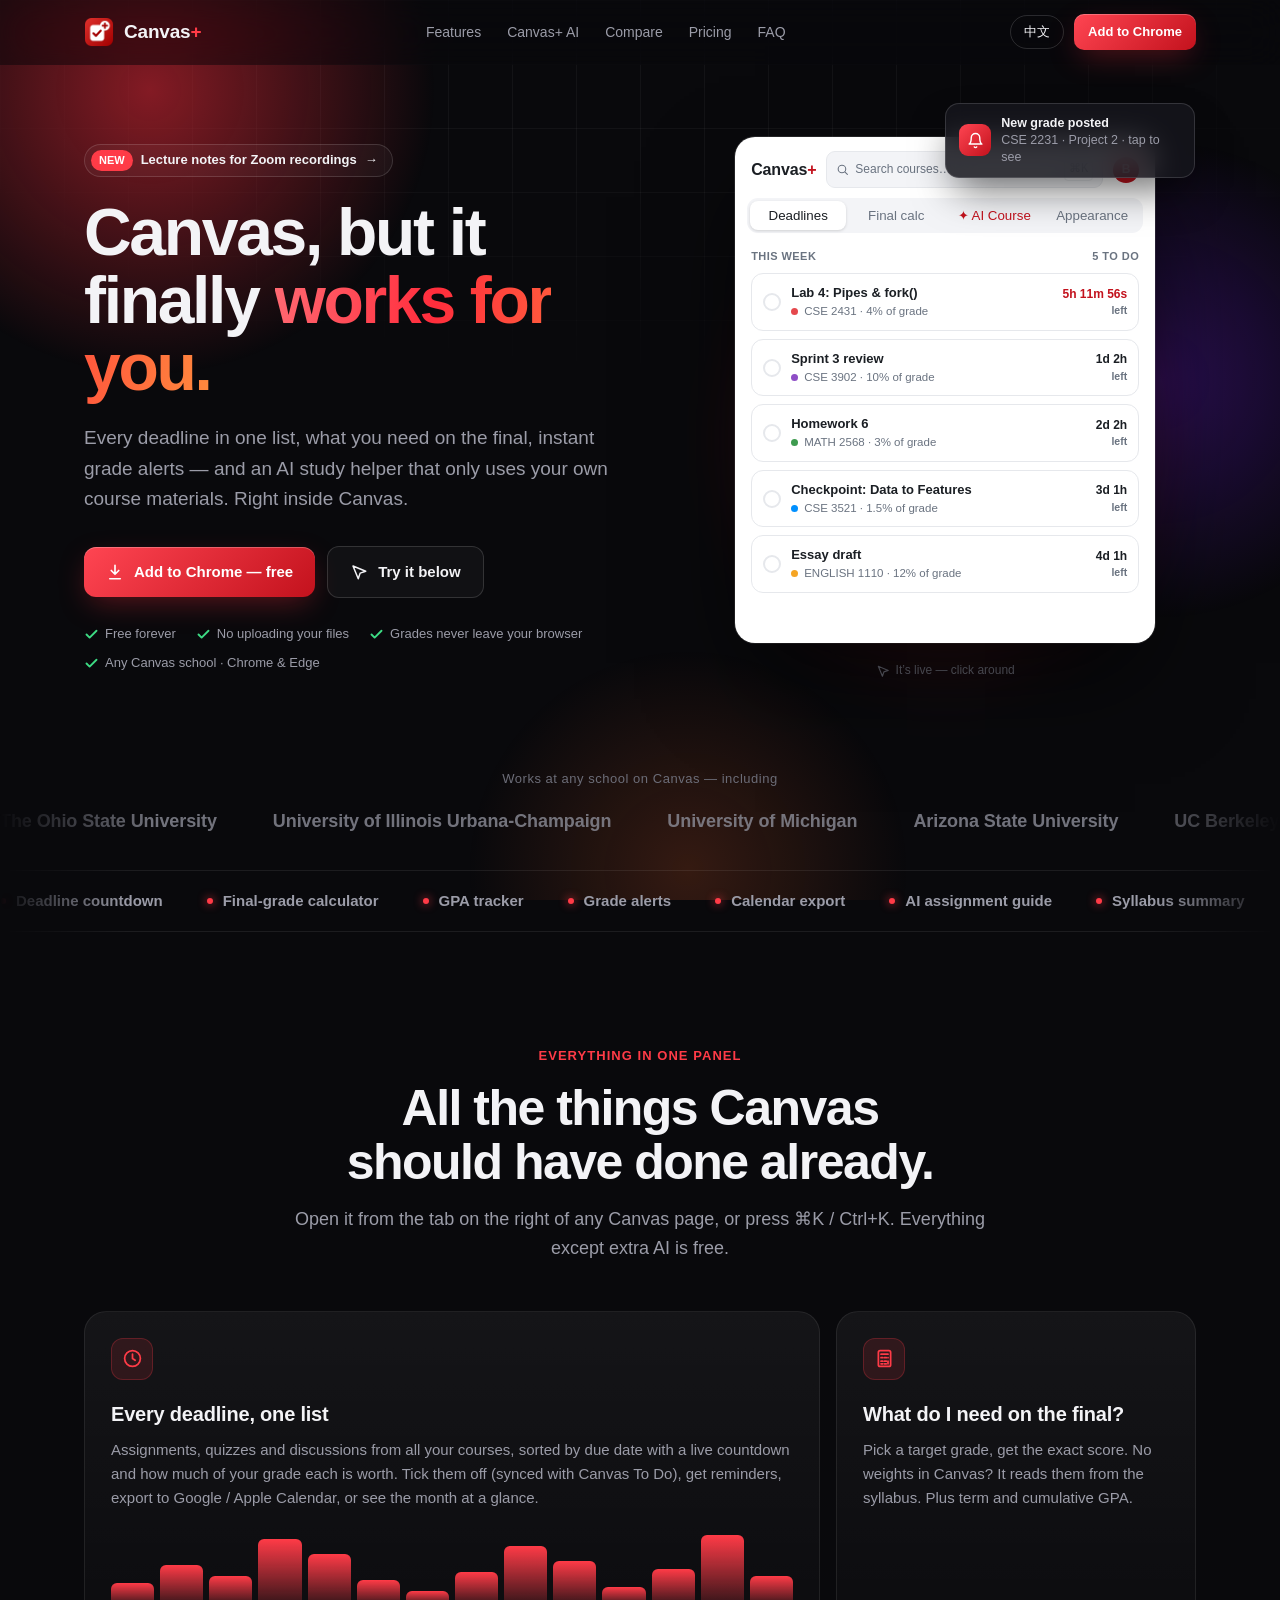
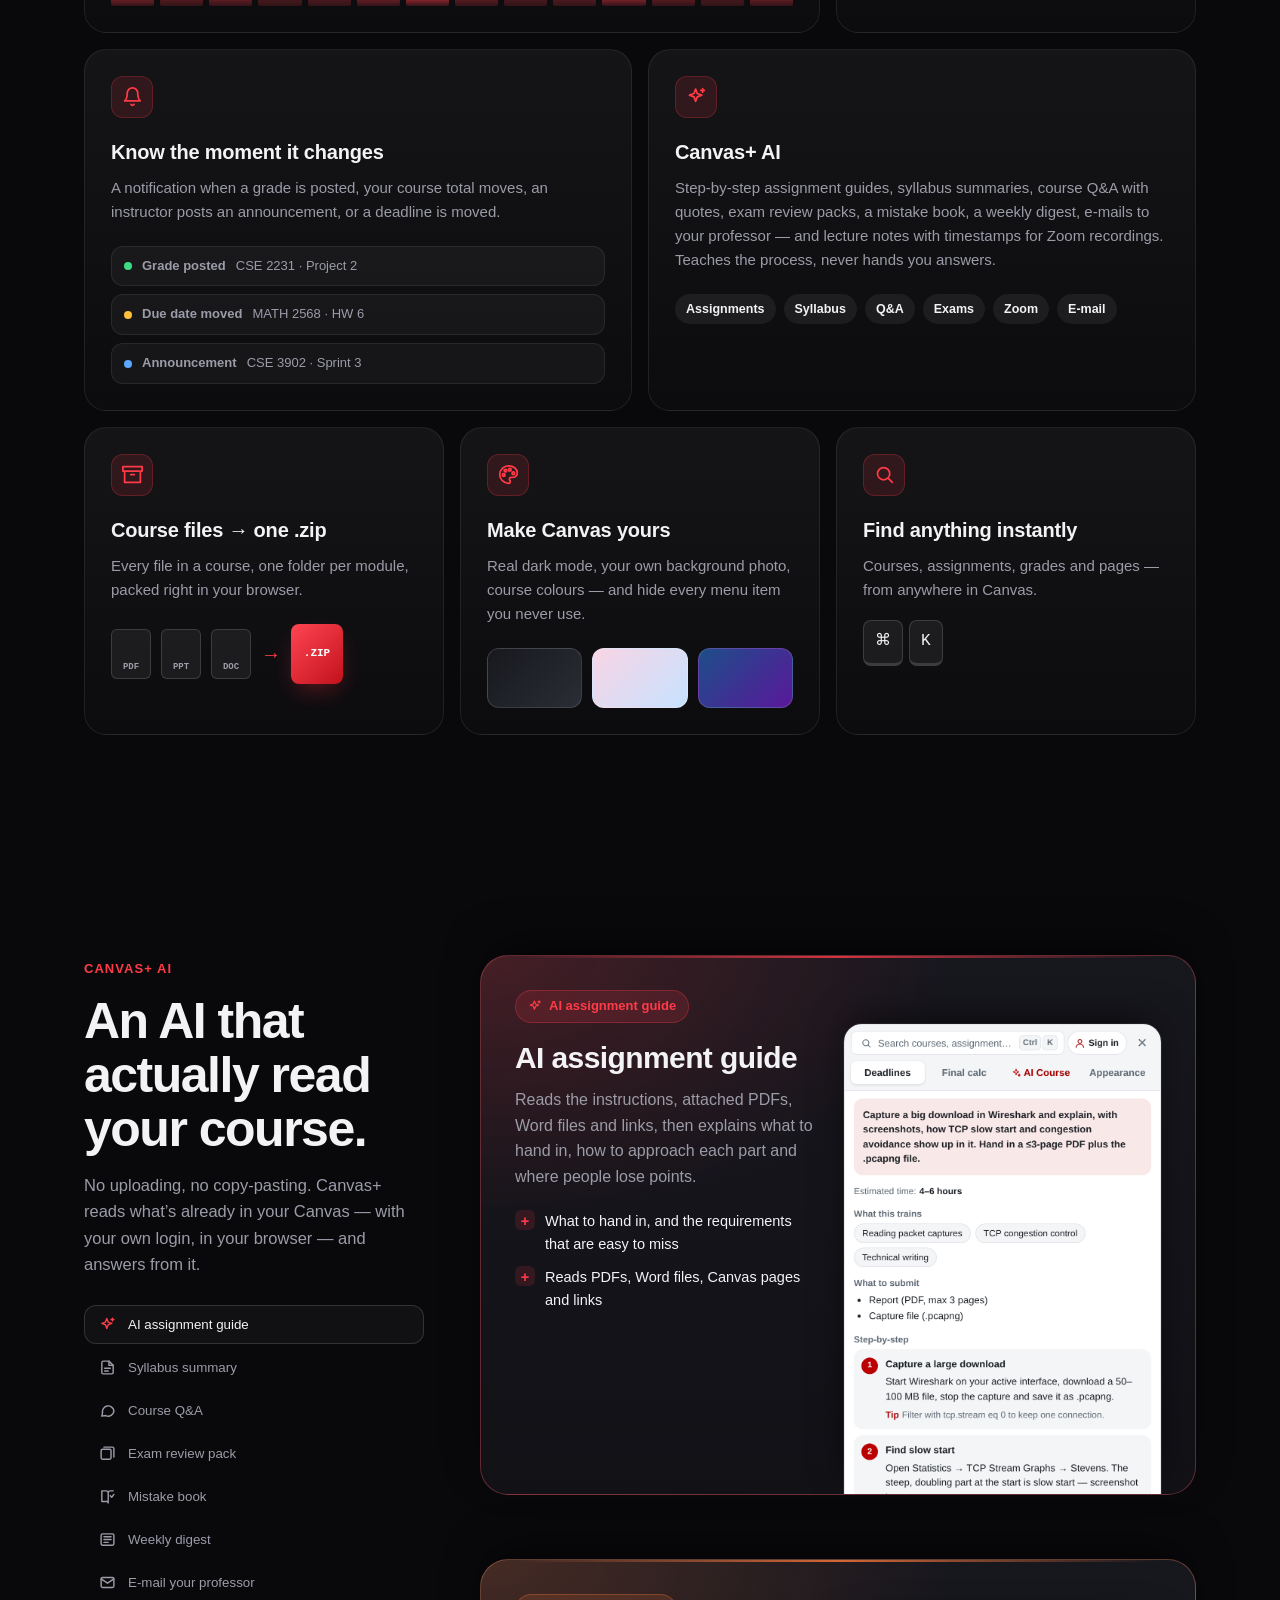
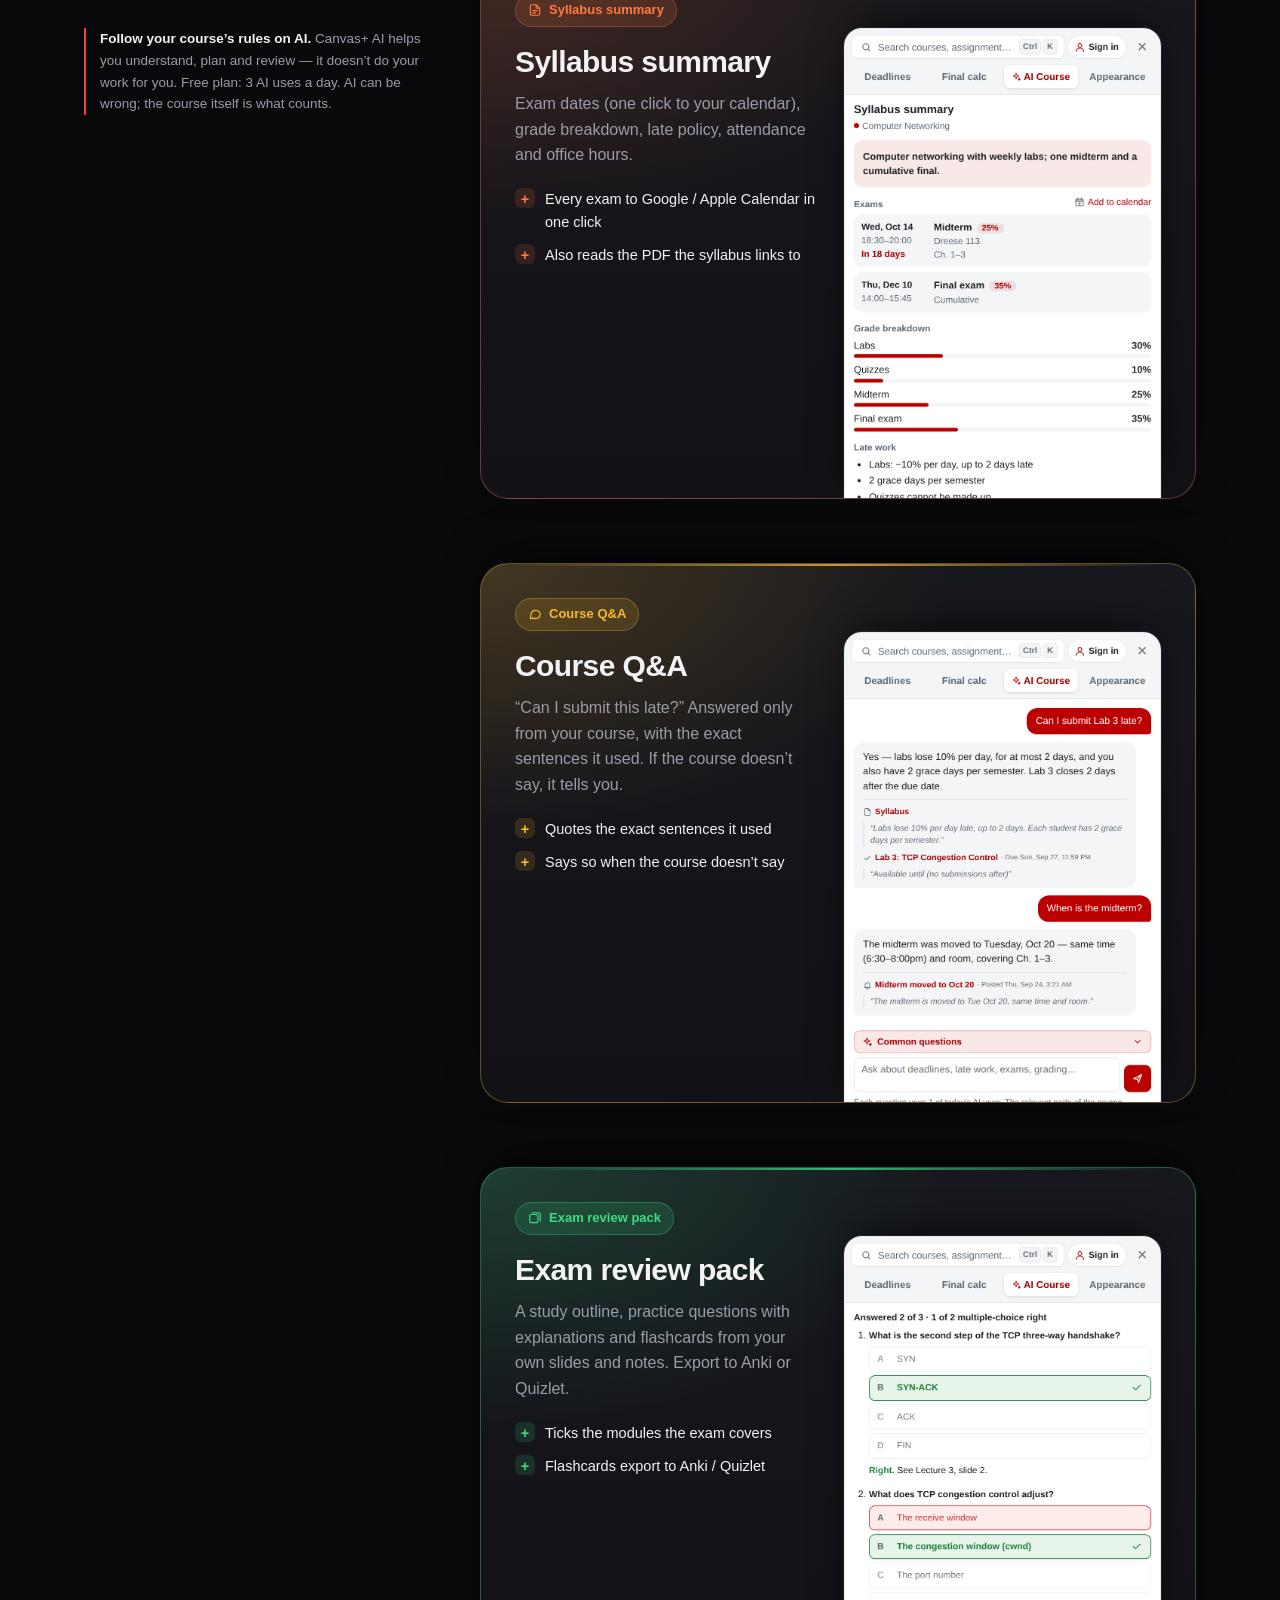
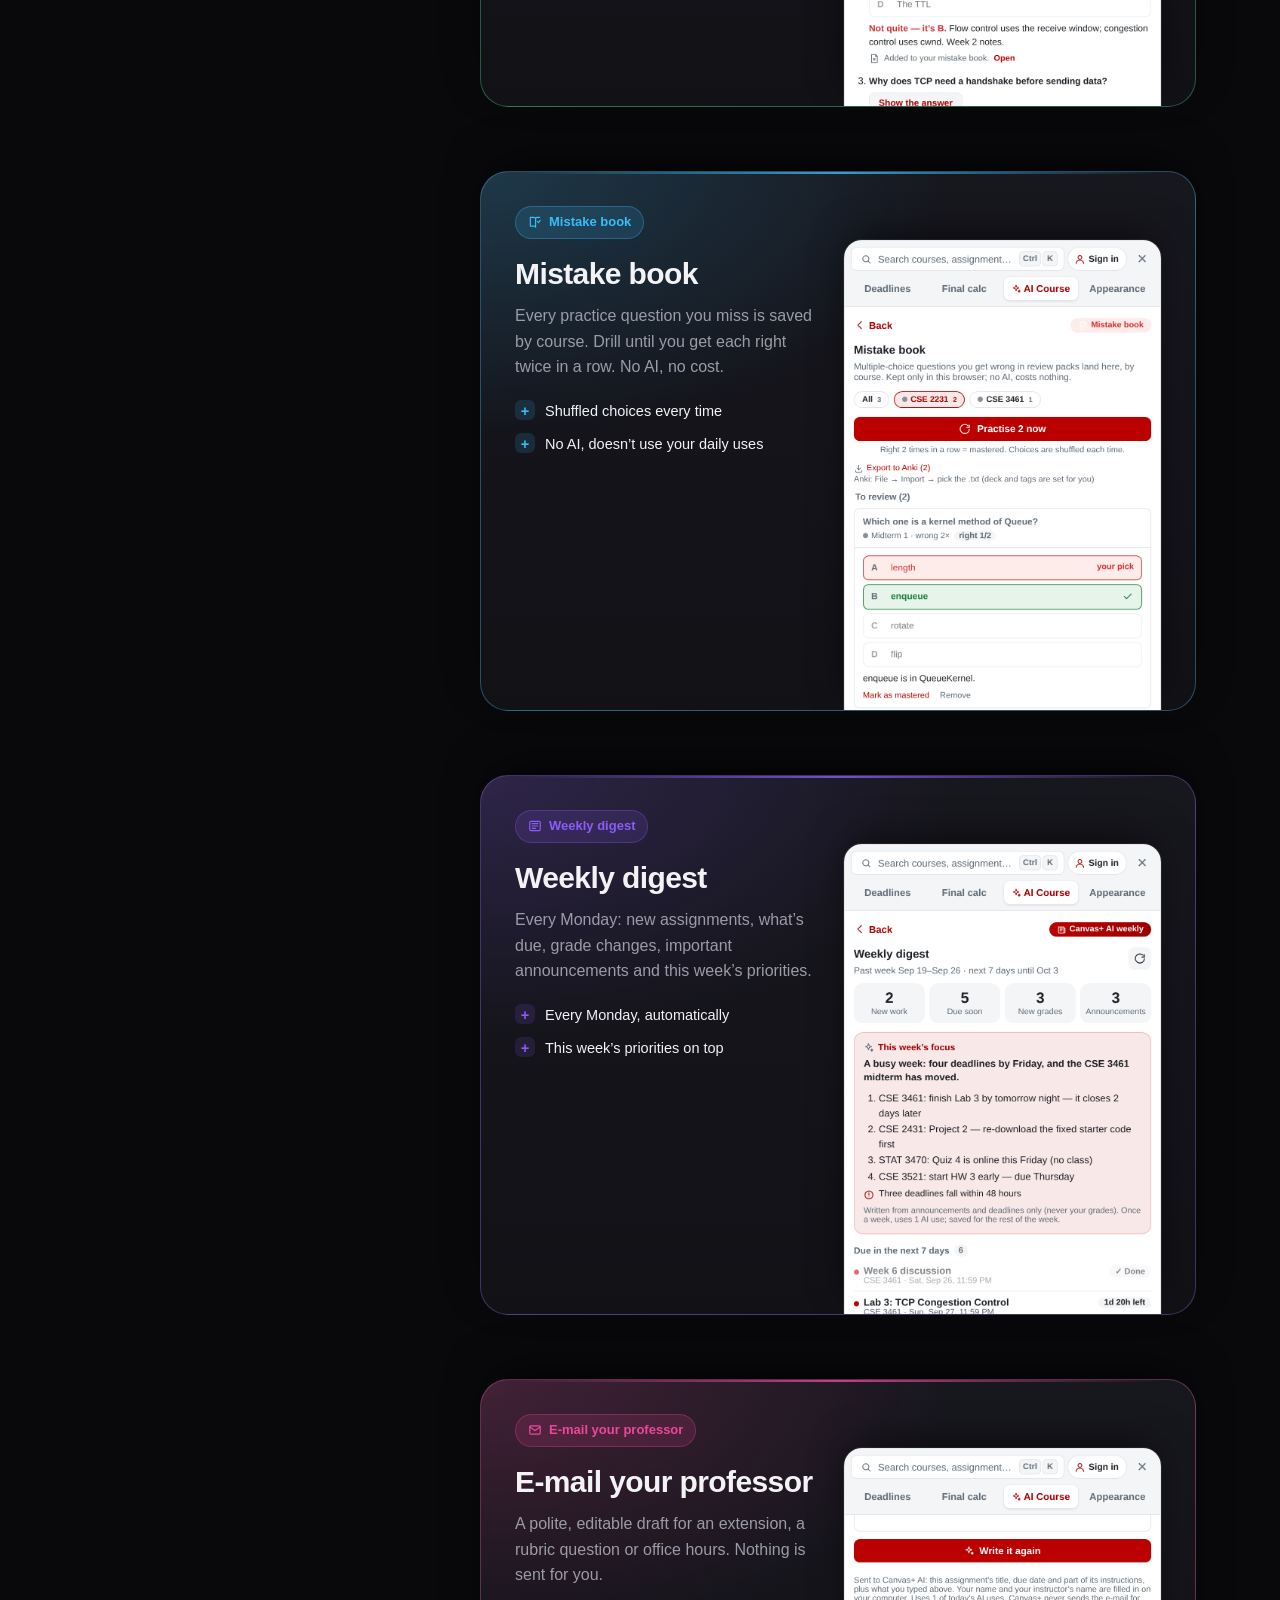
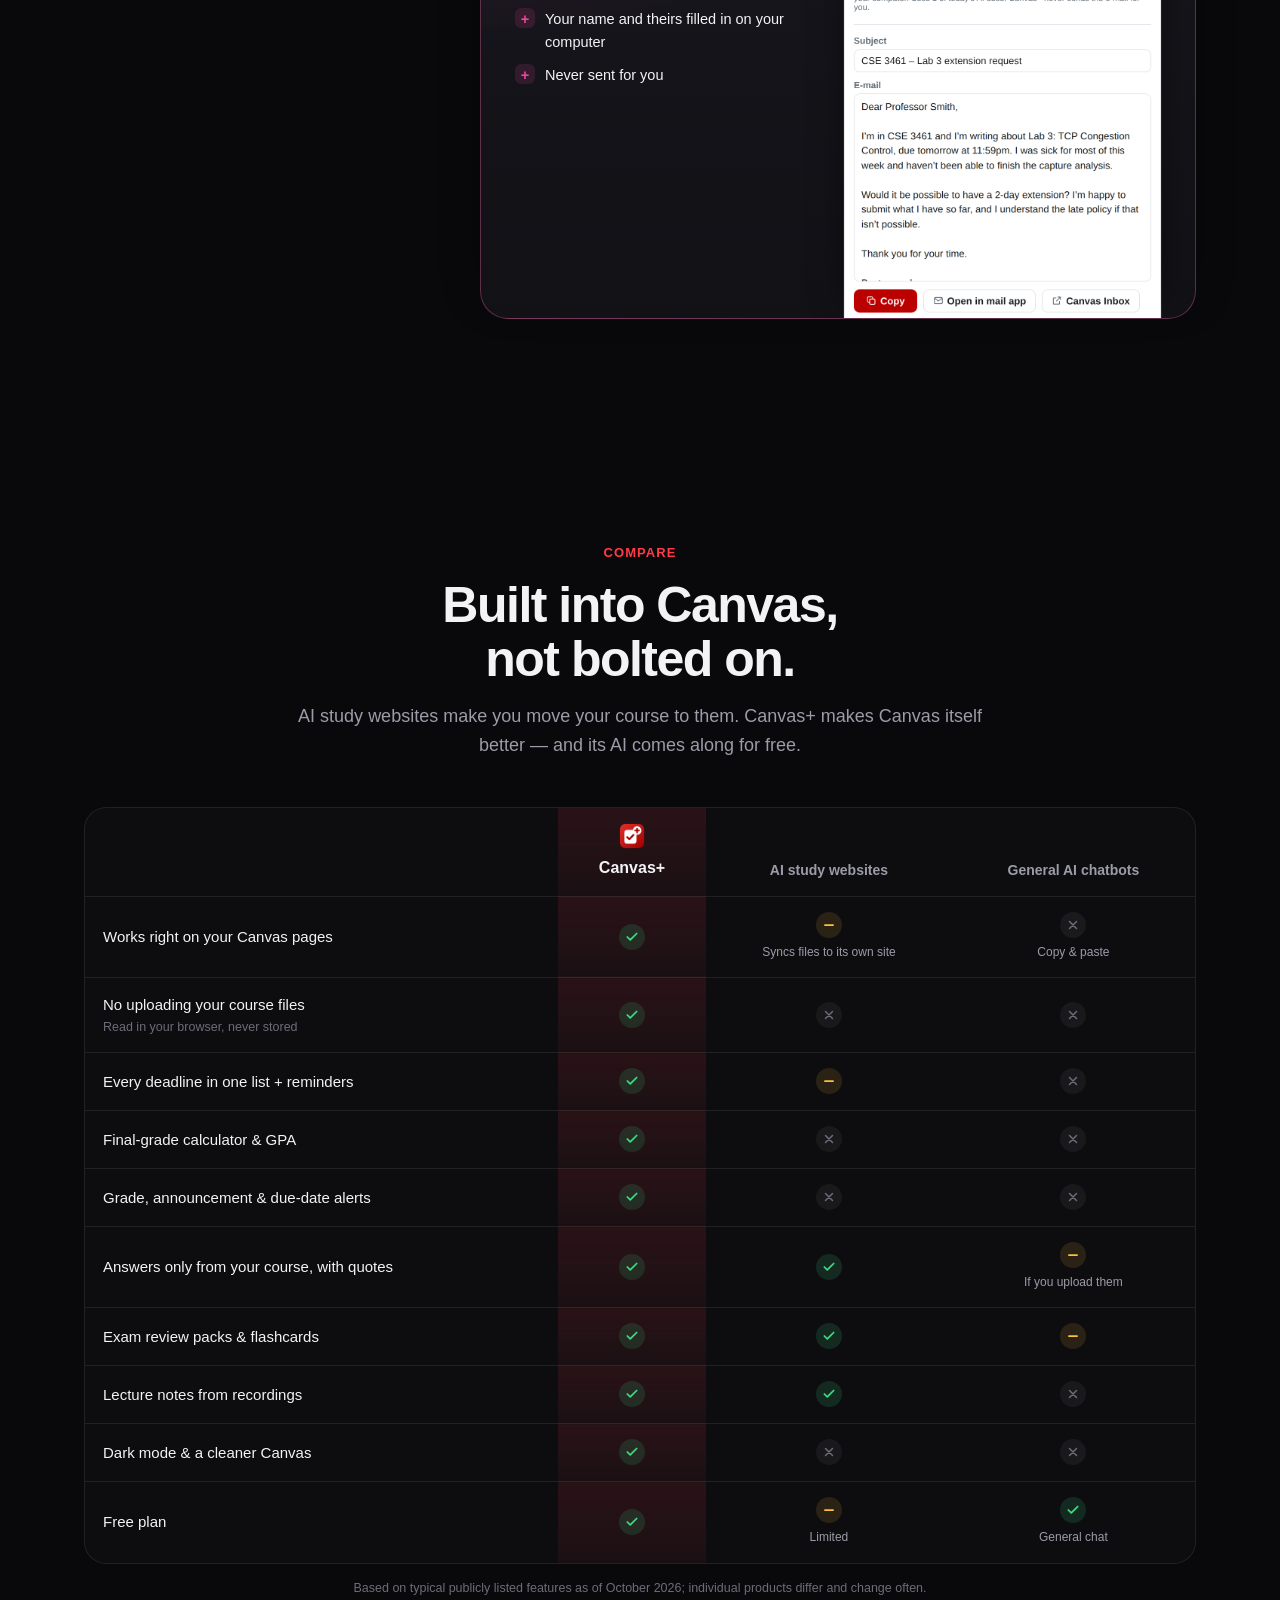
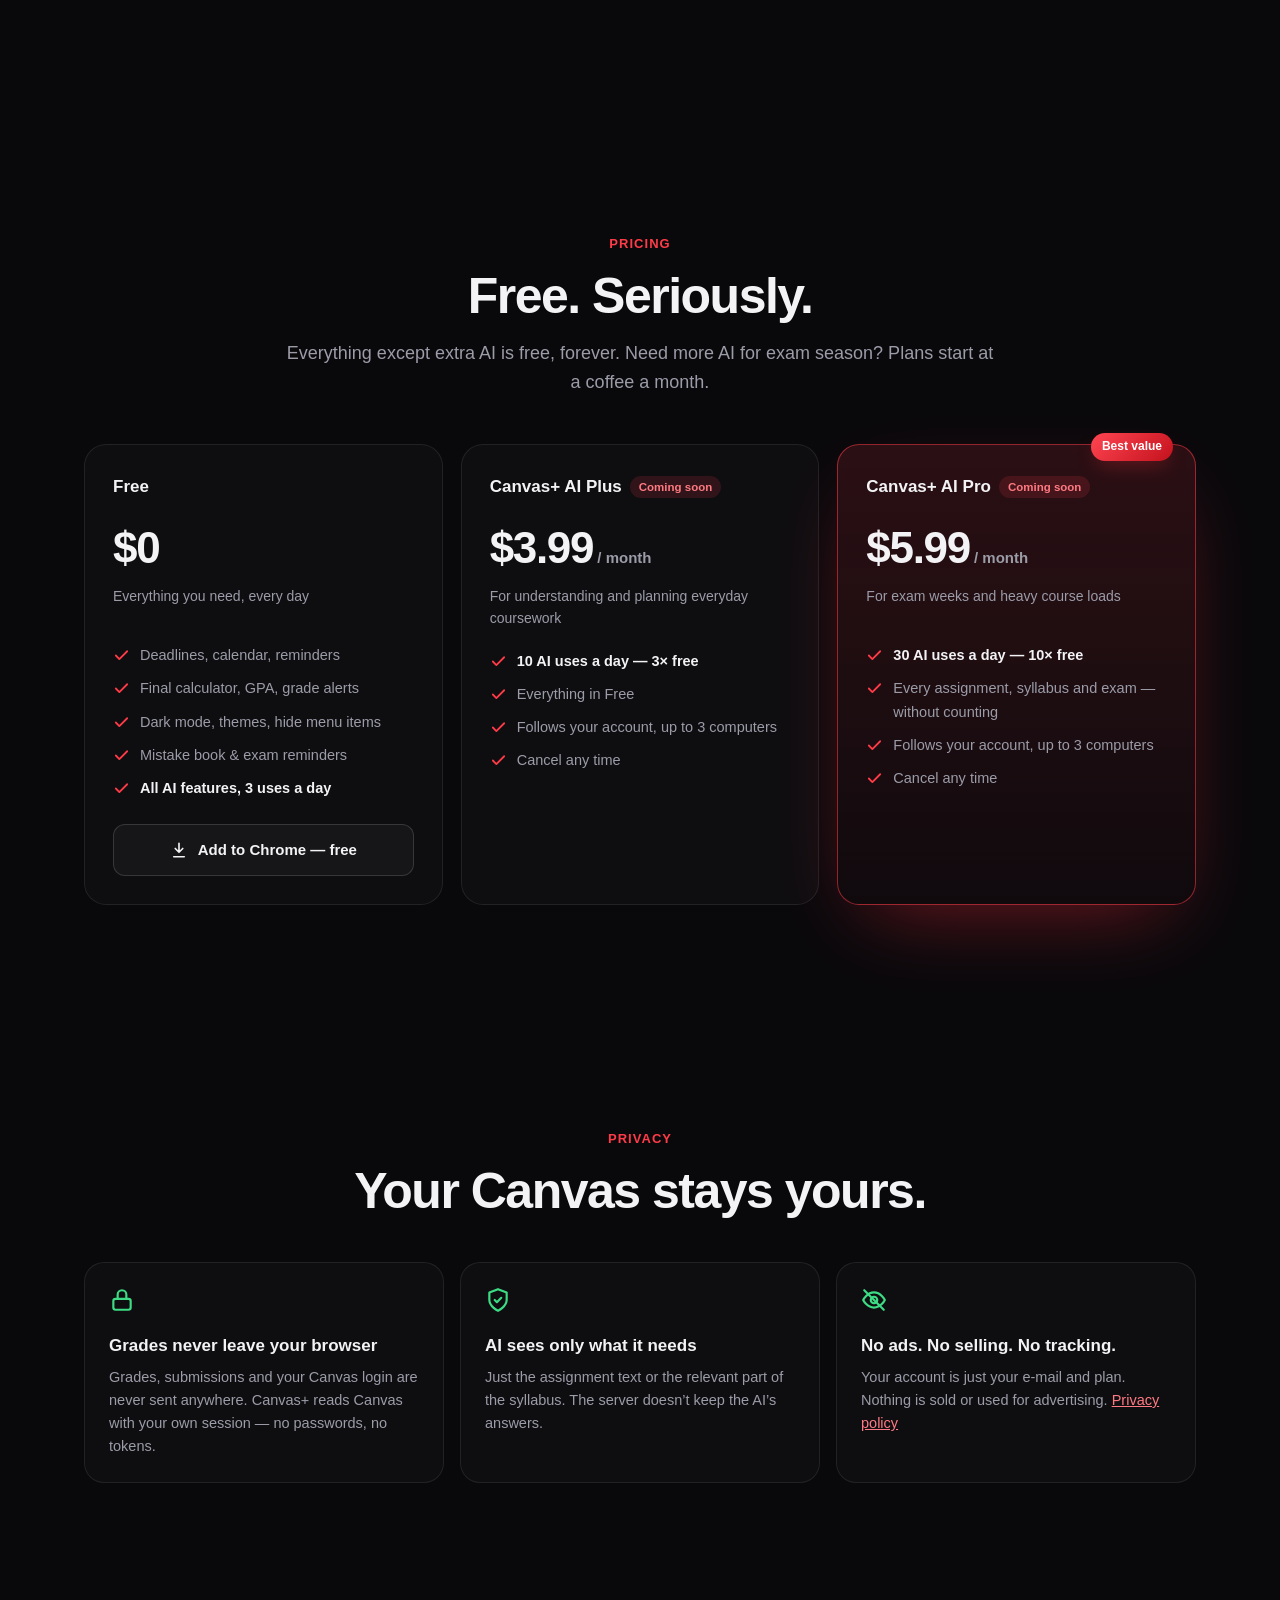
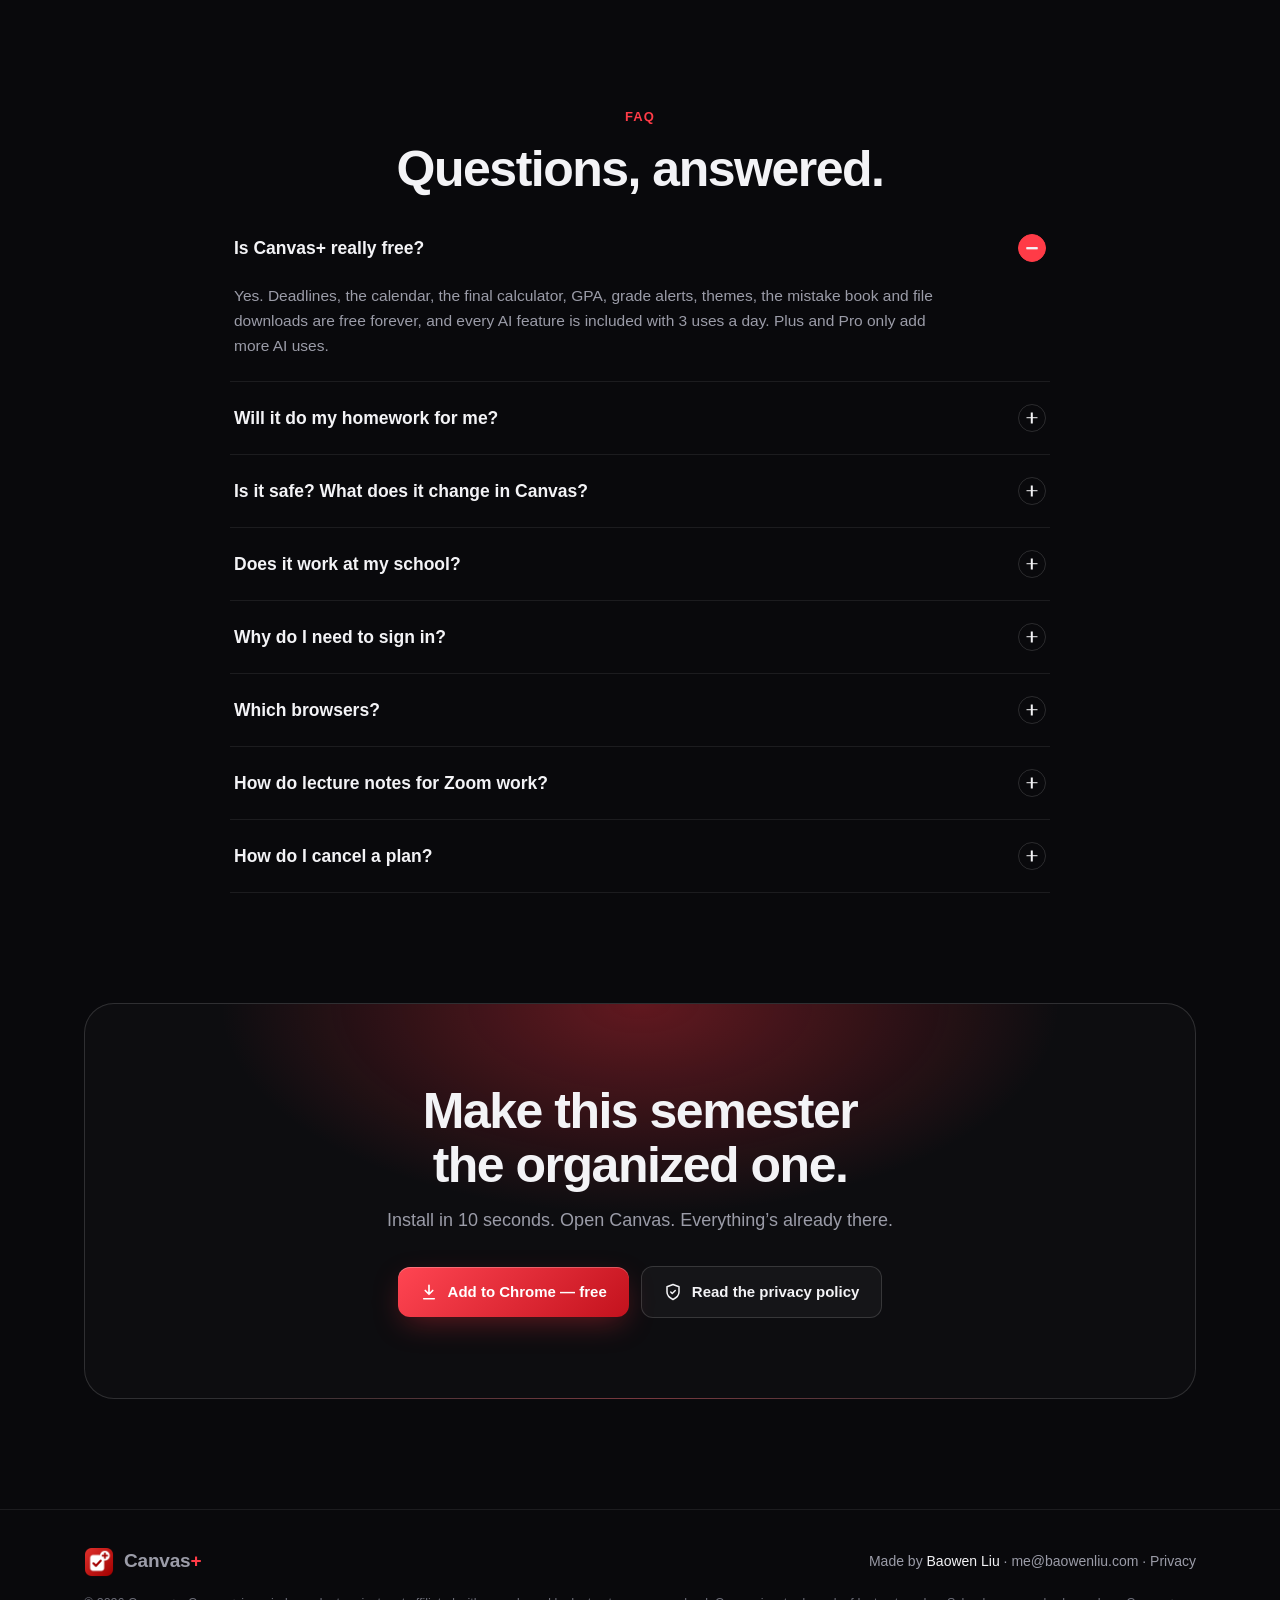
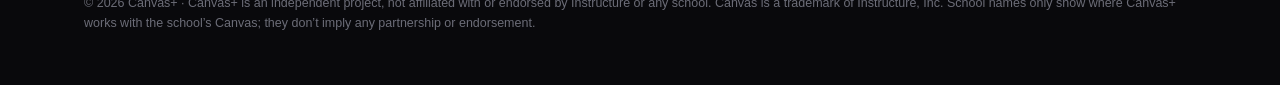
==== canvas-plus/index.html @ f516d02e "Canvas+ privacy: separate EN / ZH pages" ====
<!doctype html>
<html lang="en" data-lang="en">
<head>
<meta charset="utf-8">
<meta name="viewport" content="width=device-width, initial-scale=1">
<title>Canvas+ · A better Canvas for students</title>
<meta name="description" content="Canvas+ is a free Chrome extension for Canvas: every deadline in one list, a final-exam calculator, dark mode, instant grade alerts, and Canvas+ AI — assignment guides, syllabus summaries, course Q&amp;A, exam review packs, Zoom lecture notes and a weekly digest.">
<link rel="canonical" href="https://www.baowenliu.com/canvas-plus/">
<link rel="icon" href="icon128.png">
<meta name="theme-color" content="#09090c">
<meta property="og:title" content="Canvas+ · A better Canvas for students">
<meta property="og:description" content="Deadlines, grades and an AI study helper that uses your own course materials — right inside Canvas. Free Chrome extension.">
<meta property="og:image" content="https://www.baowenliu.com/canvas-plus/shot-deadlines.png">
<style>
  :root {
    --bg: #09090c; --bg1: #0f0f14; --bg2: #15151c; --card: rgba(255,255,255,.035); --card2: rgba(255,255,255,.06);
    --line: rgba(255,255,255,.08); --line2: rgba(255,255,255,.14);
    --fg: #f3f3f6; --muted: #9b9ca8; --dim: #6c6d78;
    --red: #ff3b47; --red2: #c3121d; --redglow: rgba(255,45,60,.35); --ok: #3ddc84;
    --r: 18px; --ease: cubic-bezier(.2,.8,.2,1);
  }
  * { box-sizing: border-box; }
  html { scroll-behavior: smooth; }
  html, body { overflow-x: clip; }
  body { margin: 0; background: var(--bg); color: var(--fg); font: 16px/1.6 -apple-system, BlinkMacSystemFont, "Segoe UI", Inter, Roboto, "PingFang SC", "Microsoft YaHei", sans-serif; -webkit-font-smoothing: antialiased; }
  a { color: inherit; }
  html[data-lang="en"] .zh, html[data-lang="zh"] .en { display: none !important; }
  .wrap { max-width: 1160px; margin: 0 auto; padding: 0 24px; }
  ::selection { background: var(--red); color: #fff; }

  /* background: glow + grid */
  .bg { position: fixed; inset: 0; z-index: -1; pointer-events: none; overflow: hidden; }
  .bg::before { content: ""; position: absolute; inset: 0;
    background-image: linear-gradient(var(--line) 1px, transparent 1px), linear-gradient(90deg, var(--line) 1px, transparent 1px);
    background-size: 64px 64px; mask-image: radial-gradient(ellipse 80% 60% at 50% 0%, #000 30%, transparent 75%); -webkit-mask-image: radial-gradient(ellipse 80% 60% at 50% 0%, #000 30%, transparent 75%); opacity: .55; }
  .orb { position: absolute; border-radius: 50%; opacity: .5; }
  .orb.a { width: 620px; height: 620px; left: -160px; top: -220px; background: radial-gradient(circle, #ff2d3c 0%, transparent 65%); }
  .orb.b { width: 520px; height: 520px; right: -140px; top: 120px; background: radial-gradient(circle, #7a1cff 0%, transparent 65%); opacity: .28; animation-duration: 24s; }
  .orb.c { width: 480px; height: 480px; left: 35%; top: 70vh; background: radial-gradient(circle, #ff6a2d 0%, transparent 65%); opacity: .18; animation-duration: 30s; }

  /* nav */
  .nav { position: sticky; top: 0; z-index: 50; backdrop-filter: blur(18px) saturate(1.4); -webkit-backdrop-filter: blur(18px) saturate(1.4);
    background: rgba(9,9,12,.55); border-bottom: 1px solid transparent; transition: border-color .3s, background .3s; }
  .nav.scrolled { border-bottom-color: var(--line); background: rgba(9,9,12,.78); }
  .nav .wrap { display: flex; align-items: center; justify-content: space-between; height: 64px; }
  .brand { display: flex; align-items: center; gap: 10px; font-weight: 800; font-size: 19px; text-decoration: none; letter-spacing: -.01em; }
  .brand img { width: 30px; height: 30px; border-radius: 8px; }
  .brand b { color: var(--red); }
  .links { display: flex; align-items: center; gap: 26px; font-size: 14px; }
  .links a { color: var(--muted); text-decoration: none; transition: color .2s; }
  .links a:hover { color: var(--fg); }
  .nav-r { display: flex; align-items: center; gap: 10px; }
  .lang { border: 1px solid var(--line2); background: transparent; color: var(--fg); border-radius: 999px; padding: 6px 13px; font: inherit; font-size: 13px; cursor: pointer; }
  .lang:hover { background: var(--card2); }

  /* buttons */
  .btn { position: relative; display: inline-flex; align-items: center; gap: 10px; padding: 13px 22px; border-radius: 12px; font-weight: 700; text-decoration: none; font-size: 15px; border: 0; cursor: pointer; transition: transform .2s var(--ease), box-shadow .2s, background .2s; white-space: nowrap; }
  .btn svg { width: 18px; height: 18px; flex: none; }
  .btn.primary { background: linear-gradient(135deg, #ff4552, #c3121d); color: #fff; box-shadow: 0 10px 30px -6px var(--redglow), inset 0 1px 0 rgba(255,255,255,.25); }
  .btn.primary:hover { transform: translateY(-2px); box-shadow: 0 16px 40px -6px rgba(255,45,60,.5), inset 0 1px 0 rgba(255,255,255,.25); }
  .btn.ghost { color: var(--fg); background: var(--card); border: 1px solid var(--line2); }
  .btn.ghost:hover { background: var(--card2); transform: translateY(-2px); }
  .btn.sm { padding: 8px 14px; font-size: 13px; border-radius: 10px; }

  /* hero */
  .hero { display: grid; grid-template-columns: 1.05fr .95fr; gap: 56px; align-items: center; padding-top: 72px; padding-bottom: 80px; }
  .pill { display: inline-flex; align-items: center; gap: 8px; font-size: 13px; font-weight: 600; color: var(--fg); background: var(--card); border: 1px solid var(--line2); border-radius: 999px; padding: 5px 14px 5px 6px; margin-bottom: 22px; text-decoration: none; }
  .pill i { font-style: normal; background: var(--red); color: #fff; font-size: 11px; font-weight: 800; border-radius: 999px; padding: 2px 8px; }
  .pill:hover { border-color: rgba(255,59,71,.5); }
  h1 { font-size: clamp(40px, 5.4vw, 66px); line-height: 1.02; letter-spacing: -.035em; margin: 0 0 22px; font-weight: 800; }
  html[data-lang="zh"] h1 { letter-spacing: -.01em; line-height: 1.12; }
  .grad { background: linear-gradient(100deg, #ff6a73 0%, #ff2d3c 40%, #ff8a3d 100%); -webkit-background-clip: text; background-clip: text; color: transparent; }
  .lead { font-size: 19px; color: var(--muted); margin: 0 0 32px; max-width: 32em; }
  .cta { display: flex; flex-wrap: wrap; gap: 12px; align-items: center; }
  .trust { display: flex; flex-wrap: wrap; gap: 8px 20px; margin-top: 26px; font-size: 13px; color: var(--muted); }
  .trust span { display: inline-flex; align-items: center; gap: 6px; }
  .trust svg { width: 15px; height: 15px; color: var(--ok); }

  /* interactive demo panel */
  .stage { position: relative; justify-self: center; width: 100%; max-width: 420px; }
  .stage::before { content: ""; position: absolute; inset: 8% -6% -4%; background: radial-gradient(closest-side, rgba(255,45,60,.45), transparent); filter: blur(30px); z-index: -1; }
  .demo { --p-bg: #ffffff; --p-bg2: #f3f4f7; --p-fg: #1b1f24; --p-muted: #6a7380; --p-line: #e6e8ec; --p-acc: #c3121d; --p-soft: #fdecee;
    position: relative; background: var(--p-bg); color: var(--p-fg); border-radius: 20px; overflow: hidden; font-size: 13px; line-height: 1.45;
    box-shadow: 0 40px 100px -20px rgba(0,0,0,.8), 0 0 0 1px rgba(255,255,255,.12); transition: background .35s, color .35s; }
  .demo.dark { --p-bg: #17191e; --p-bg2: #20232a; --p-fg: #eceef2; --p-muted: #9aa1ad; --p-line: #2c3038; --p-soft: rgba(255,90,100,.14); }
  .demo .d-head { display: flex; align-items: center; gap: 10px; padding: 14px 16px 10px; }
  .d-brand { font-weight: 800; font-size: 16px; letter-spacing: -.01em; }
  .d-brand b { color: var(--p-acc); }
  .d-search { flex: 1; display: flex; align-items: center; gap: 6px; background: var(--p-bg2); border: 1px solid var(--p-line); border-radius: 9px; padding: 6px 9px; color: var(--p-muted); font-size: 12px; transition: background .35s, border-color .35s; }
  .d-search svg { width: 13px; height: 13px; }
  .d-search kbd { margin-left: auto; font: 600 10px/1 inherit; border: 1px solid var(--p-line); border-radius: 4px; padding: 2px 4px; }
  .d-av { width: 26px; height: 26px; border-radius: 50%; background: var(--p-acc); color: #fff; display: grid; place-items: center; font-weight: 800; font-size: 12px; }
  .d-tabs { position: relative; display: grid; grid-template-columns: repeat(4, 1fr); gap: 2px; margin: 0 12px; padding: 3px; background: var(--p-bg2); border-radius: 11px; transition: background .35s; }
  .d-ind { position: absolute; top: 3px; bottom: 3px; left: 3px; width: calc((100% - 6px - 6px) / 4); border-radius: 8px; background: var(--p-bg); box-shadow: 0 1px 3px rgba(0,0,0,.15); transition: transform .35s var(--ease), background .35s; }
  .d-tab { position: relative; z-index: 1; border: 0; background: transparent; font: 600 11.5px/1.2 inherit; color: var(--p-muted); padding: 7px 2px; border-radius: 8px; cursor: pointer; white-space: nowrap; }
  .d-tab.on { color: var(--p-fg); }
  .d-tab.ai { color: var(--p-acc); }
  .d-body { position: relative; height: 410px; overflow: hidden; }
  .d-pane { position: absolute; inset: 0; padding: 14px 16px; opacity: 0; transform: translateY(8px); pointer-events: none; transition: opacity .35s, transform .35s var(--ease); }
  .d-pane.on { opacity: 1; transform: none; pointer-events: auto; }
  .d-lbl { font-size: 11px; font-weight: 700; color: var(--p-muted); text-transform: uppercase; letter-spacing: .04em; margin: 2px 0 8px; display: flex; justify-content: space-between; }
  .dl { display: flex; align-items: center; gap: 10px; padding: 10px 11px; border: 1px solid var(--p-line); border-radius: 12px; margin-bottom: 8px; background: var(--p-bg); transition: opacity .3s, background .35s, border-color .35s; cursor: pointer; }
  .dl .chk { width: 18px; height: 18px; flex: none; border-radius: 50%; border: 2px solid var(--p-line); display: grid; place-items: center; transition: background .2s, border-color .2s; }
  .dl .chk svg { width: 11px; height: 11px; color: #fff; opacity: 0; }
  .dl.done { opacity: .5; }
  .dl.done .chk { background: #1f9d55; border-color: #1f9d55; }
  .dl.done .chk svg { opacity: 1; }
  .dl.done .t { text-decoration: line-through; }
  .dl .mid { flex: 1; min-width: 0; }
  .dl .t { font-weight: 700; white-space: nowrap; overflow: hidden; text-overflow: ellipsis; }
  .dl .c { font-size: 11.5px; color: var(--p-muted); display: flex; gap: 6px; align-items: center; }
  .dot { width: 7px; height: 7px; border-radius: 50%; flex: none; }
  .dl .cd { flex: none; width: 112px; text-align: right; font-variant-numeric: tabular-nums; font-weight: 700; font-size: 12px; white-space: nowrap; }
  .dl .cd small { display: block; font-weight: 600; font-size: 10.5px; color: var(--p-muted); }
  .dl .cd.hot { color: var(--p-acc); }
  .calc-top { display: flex; gap: 6px; flex-wrap: wrap; margin-bottom: 12px; }
  .chip { border: 1px solid var(--p-line); background: var(--p-bg); color: var(--p-fg); border-radius: 999px; padding: 5px 11px; font: 600 12px/1 inherit; cursor: pointer; transition: all .2s; }
  .chip.on { background: var(--p-acc); border-color: var(--p-acc); color: #fff; }
  .ring-row { display: flex; align-items: center; gap: 18px; padding: 14px; border-radius: 14px; background: var(--p-bg2); margin-bottom: 12px; transition: background .35s; }
  .ring { position: relative; width: 112px; height: 112px; flex: none; }
  .ring svg { width: 100%; height: 100%; transform: rotate(-90deg); }
  .ring circle { fill: none; stroke-width: 10; }
  .ring .trk { stroke: var(--p-line); }
  .ring .val { stroke: var(--p-acc); stroke-linecap: round; transition: stroke-dashoffset .6s var(--ease); }
  .ring .num { position: absolute; inset: 0; display: grid; place-items: center; text-align: center; }
  .ring .num b { font-size: 26px; letter-spacing: -.02em; display: block; line-height: 1; }
  .ring .num small { font-size: 10.5px; color: var(--p-muted); }
  .kv { font-size: 12px; color: var(--p-muted); }
  .kv b { color: var(--p-fg); font-size: 14px; }
  .kv div { margin: 3px 0; }
  .weights { display: grid; gap: 6px; }
  .w { display: grid; grid-template-columns: 1fr auto; gap: 4px 10px; font-size: 12px; }
  .w .bar { grid-column: 1 / -1; height: 6px; border-radius: 99px; background: var(--p-bg2); overflow: hidden; }
  .w .bar i { display: block; height: 100%; border-radius: 99px; background: var(--p-acc); opacity: .75; }
  .asg { border: 1px solid var(--p-line); border-radius: 12px; padding: 11px 12px; margin-bottom: 10px; }
  .asg .t { font-weight: 700; }
  .asg .c { font-size: 11.5px; color: var(--p-muted); }
  .ai-btn { display: inline-flex; align-items: center; gap: 6px; margin-top: 9px; border: 0; background: linear-gradient(135deg, #e5323d, #b50a14); color: #fff; font: 700 12px/1 inherit; padding: 8px 12px; border-radius: 999px; cursor: pointer; }
  .ai-btn svg { width: 13px; height: 13px; }
  .ai-out { border-radius: 12px; background: var(--p-bg2); padding: 11px 12px; min-height: 150px; transition: background .35s; }
  .ai-out h4 { margin: 0 0 6px; font-size: 12px; color: var(--p-acc); display: flex; align-items: center; gap: 6px; }
  .ai-out h4 svg { width: 13px; height: 13px; }
  .ai-out ol { margin: 0; padding-left: 18px; }
  .ai-out li { margin: 4px 0; opacity: 0; transform: translateY(4px); transition: opacity .35s, transform .35s; }
  .ai-out li.in { opacity: 1; transform: none; }
  .ai-out .cur::after { content: "▍"; color: var(--p-acc); animation: blink 1s steps(1) infinite; }
  @keyframes blink { 50% { opacity: 0; } }
  .ai-foot { font-size: 11px; color: var(--p-muted); margin-top: 8px; }
  .set { display: flex; align-items: center; justify-content: space-between; padding: 11px 2px; border-bottom: 1px solid var(--p-line); }
  .set b { display: block; font-size: 13px; }
  .set small { color: var(--p-muted); font-size: 11.5px; }
  .sw { position: relative; width: 38px; height: 22px; border-radius: 99px; background: var(--p-line); border: 0; cursor: pointer; transition: background .25s; flex: none; }
  .sw::after { content: ""; position: absolute; top: 3px; left: 3px; width: 16px; height: 16px; border-radius: 50%; background: #fff; box-shadow: 0 1px 2px rgba(0,0,0,.3); transition: transform .25s var(--ease); }
  .sw.on { background: var(--p-acc); }
  .sw.on::after { transform: translateX(16px); }
  .sws { display: flex; gap: 8px; }
  .swc { width: 24px; height: 24px; border-radius: 50%; border: 2px solid transparent; cursor: pointer; padding: 0; box-shadow: inset 0 0 0 2px var(--p-bg); }
  .swc.on { border-color: var(--p-fg); }
  .toast { position: absolute; z-index: 3; right: -40px; top: -34px; display: flex; gap: 10px; align-items: center; width: 250px; padding: 11px 13px; border-radius: 14px;
    background: rgba(22,22,28,.86); border: 1px solid var(--line2); backdrop-filter: blur(14px); -webkit-backdrop-filter: blur(14px); box-shadow: 0 20px 40px -10px rgba(0,0,0,.6);
    font-size: 12.5px; line-height: 1.35; opacity: 0; transform: translateY(-10px) scale(.96); transition: opacity .4s, transform .4s var(--ease); pointer-events: none; }
  .toast.show { opacity: 1; transform: none; }
  .toast .ti { width: 32px; height: 32px; flex: none; border-radius: 9px; display: grid; place-items: center; background: linear-gradient(135deg, #ff4552, #c3121d); }
  .toast .ti svg { width: 17px; height: 17px; color: #fff; }
  .toast b { display: block; font-size: 12.5px; }
  .toast span { color: var(--muted); }
  .hint { margin-top: 18px; justify-content: center; font-size: 12px; color: var(--dim); white-space: nowrap; display: flex; gap: 6px; align-items: center; }
  .hint svg { width: 14px; height: 14px; }


  /* schools */
  .schools { padding: 8px 0 34px; text-align: center; }
  .sc-lbl { margin: 0 0 18px; font-size: 13px; color: var(--dim); letter-spacing: .04em; }
  .sc-mq { overflow: hidden; mask-image: linear-gradient(90deg, transparent, #000 12%, #000 88%, transparent); -webkit-mask-image: linear-gradient(90deg, transparent, #000 12%, #000 88%, transparent); }
  .sc-track { display: flex; align-items: center; gap: 56px; width: max-content; animation: slide 60s linear infinite; }
  .sc-mq:hover .sc-track { animation-play-state: paused; }
  .sc { white-space: nowrap; color: #8d8e99; opacity: .8; transition: opacity .25s, color .25s; font-size: 18px; font-weight: 700; letter-spacing: -.005em; }
  .sc:hover { opacity: 1; color: var(--fg); }
  /* marquee */
  .marquee { border-block: 1px solid var(--line); padding: 18px 0; overflow: hidden; mask-image: linear-gradient(90deg, transparent, #000 10%, #000 90%, transparent); -webkit-mask-image: linear-gradient(90deg, transparent, #000 10%, #000 90%, transparent); }
  .marquee .track { display: flex; gap: 44px; width: max-content; animation: slide 40s linear infinite reverse; }
  .marquee:hover .track { animation-play-state: paused; }
  .marquee span.it { display: inline-flex; align-items: center; gap: 10px; color: var(--muted); font-weight: 600; font-size: 15px; white-space: nowrap; }
  .marquee span.it::before { content: ""; width: 6px; height: 6px; border-radius: 50%; background: var(--red); box-shadow: 0 0 10px var(--red); }
  @keyframes slide { to { transform: translateX(-50%); } }

  /* sections */
  .sec { padding-top: 110px; padding-bottom: 110px; position: relative; }
  .eyebrow { display: inline-block; font-size: 13px; font-weight: 700; color: var(--red); letter-spacing: .08em; text-transform: uppercase; margin-bottom: 14px; }
  html[data-lang="zh"] .eyebrow { letter-spacing: .12em; }
  h2 { font-size: clamp(30px, 4.2vw, 50px); letter-spacing: -.03em; line-height: 1.08; margin: 0 0 16px; font-weight: 800; }
  html[data-lang="zh"] h2 { letter-spacing: -.005em; line-height: 1.2; }
  .sub { color: var(--muted); font-size: 18px; margin: 0 0 48px; max-width: 40em; }
  .center { text-align: center; }
  .center .sub { margin-left: auto; margin-right: auto; }

  /* bento */
  .bento { display: grid; grid-template-columns: repeat(6, 1fr); gap: 16px; }
  .tile { position: relative; grid-column: span 2; background: linear-gradient(180deg, rgba(255,255,255,.05), rgba(255,255,255,.015)); border: 1px solid var(--line); border-radius: 22px; padding: 26px; overflow: hidden; transition: border-color .3s, transform .4s var(--ease); }
  .tile::after { content: ""; position: absolute; inset: 0; border-radius: inherit; pointer-events: none; opacity: 0; transition: opacity .3s;
    background: radial-gradient(420px circle at var(--mx, 50%) var(--my, 0%), rgba(255,59,71,.13), transparent 45%); }
  .tile:hover { border-color: var(--line2); }
  .tile:hover::after { opacity: 1; }
  .tile.w3 { grid-column: span 3; }
  .tile.w4 { grid-column: span 4; }
  .tile h3 { margin: 0 0 8px; font-size: 20px; letter-spacing: -.01em; }
  .tile p { margin: 0; color: var(--muted); font-size: 15px; }
  .ic { width: 42px; height: 42px; border-radius: 12px; display: grid; place-items: center; margin-bottom: 18px; background: rgba(255,59,71,.12); color: var(--red); border: 1px solid rgba(255,59,71,.25); }
  .ic svg { width: 21px; height: 21px; }
  .viz { margin-top: 22px; }
  .bars { display: flex; align-items: flex-end; gap: 6px; height: 74px; }
  .bars i { flex: 1; border-radius: 6px 6px 2px 2px; background: linear-gradient(180deg, var(--red), rgba(255,59,71,.15)); transform-origin: bottom; transform: scaleY(.1); transition: transform 1s var(--ease); }
  .in .bars i { transform: scaleY(1); }
  .notifs { display: grid; gap: 8px; }
  .notifs div { display: flex; gap: 10px; align-items: center; background: rgba(255,255,255,.04); border: 1px solid var(--line); border-radius: 12px; padding: 9px 12px; font-size: 13px; opacity: 0; transform: translateX(-12px); transition: opacity .5s, transform .5s var(--ease); }
  .notifs div b { color: var(--fg); }
  .notifs div span { color: var(--muted); }
  .notifs div i { width: 8px; height: 8px; border-radius: 50%; flex: none; }
  .in .notifs div { opacity: 1; transform: none; }
  .in .notifs div:nth-child(2) { transition-delay: .15s; }
  .in .notifs div:nth-child(3) { transition-delay: .3s; }
  .files { display: flex; gap: 10px; align-items: center; }
  .files .f { width: 40px; height: 50px; border-radius: 6px; background: rgba(255,255,255,.06); border: 1px solid var(--line2); display: grid; place-items: end center; font: 700 9px/1 ui-monospace, monospace; color: var(--muted); padding-bottom: 6px; }
  .files .arr { color: var(--red); font-size: 20px; }
  .files .zip { width: 52px; height: 60px; border-radius: 8px; background: linear-gradient(135deg, #ff4552, #c3121d); display: grid; place-items: center; font: 800 11px/1 ui-monospace, monospace; color: #fff; box-shadow: 0 10px 24px -6px var(--redglow); }
  .themes { display: flex; gap: 10px; }
  .themes i { flex: 1; height: 60px; border-radius: 12px; border: 1px solid var(--line2); }
  .kbd { display: inline-flex; gap: 6px; margin-top: 18px; }
  .kbd kbd { font: 700 13px/1 inherit; background: rgba(255,255,255,.06); border: 1px solid var(--line2); border-bottom-width: 3px; border-radius: 8px; padding: 8px 11px; color: var(--fg); }



  /* AI cards that stack up as you scroll */
  .stack-grid { display: grid; grid-template-columns: 340px 1fr; gap: 56px; align-items: start; }
  .stack-side { position: sticky; top: 96px; }
  .stack-side .sub { font-size: 16.5px; margin-bottom: 28px; }
  .snav { display: grid; gap: 4px; }
  .snav-b { display: flex; align-items: center; gap: 12px; text-align: left; background: transparent; border: 1px solid transparent; border-radius: 12px; padding: 10px 14px; color: var(--muted); font: 600 15px/1.3 inherit; cursor: pointer; transition: background .25s, color .25s, border-color .25s; }
  .snav-b svg { width: 17px; height: 17px; flex: none; transition: color .25s; }
  .snav-b:hover { color: var(--fg); }
  .snav-b.on { color: var(--fg); background: var(--card); border-color: var(--line2); }
  .snav-b.on svg { color: var(--c); }
  .stack { position: relative; }
  .scard { --top: 96px; position: sticky; top: calc(var(--top) + var(--i) * 12px); height: 540px; margin-bottom: 64px; display: grid; grid-template-columns: 1fr 1.05fr; gap: 28px;
    padding: 34px 34px 0; border-radius: 28px; overflow: hidden; transform-origin: 50% 0; will-change: transform;
    background: radial-gradient(120% 90% at 0% 0%, color-mix(in srgb, var(--c) 20%, transparent), transparent 55%), linear-gradient(180deg, #17171e, #111116);
    border: 1px solid color-mix(in srgb, var(--c) 28%, rgba(255,255,255,.08)); box-shadow: 0 -18px 50px -18px rgba(0,0,0,.85); }
  .scard:last-child { margin-bottom: 0; }
  .scard::before { content: ""; position: absolute; left: 34px; right: 34px; top: 0; height: 2px; background: linear-gradient(90deg, transparent, var(--c), transparent); opacity: .8; }
  .scard-tx { padding-bottom: 34px; }
  .schip { display: inline-flex; align-items: center; gap: 7px; font-size: 13px; font-weight: 700; color: var(--c); background: color-mix(in srgb, var(--c) 14%, transparent); border: 1px solid color-mix(in srgb, var(--c) 30%, transparent); border-radius: 999px; padding: 5px 12px; }
  .schip svg { width: 14px; height: 14px; }
  .scard h3 { font-size: 30px; letter-spacing: -.02em; line-height: 1.15; margin: 18px 0 12px; }
  .scard p { margin: 0 0 20px; color: var(--muted); font-size: 16px; }
  .scard ul { list-style: none; margin: 0; padding: 0; display: grid; gap: 10px; font-size: 14.5px; color: var(--fg); }
  .scard li { display: flex; gap: 10px; }
  .scard li span:first-child { flex: none; width: 20px; height: 20px; border-radius: 6px; display: grid; place-items: center; font-weight: 800; color: var(--c); background: color-mix(in srgb, var(--c) 14%, transparent); }
  .scard-shot { align-self: end; height: 470px; border-radius: 18px 18px 0 0; overflow: hidden; box-shadow: 0 -10px 40px -10px rgba(0,0,0,.7), 0 0 0 1px rgba(255,255,255,.1); }
  .scard-shot img { display: block; width: 100%; height: 100%; object-fit: cover; object-position: top; }
  .rules { margin-top: 26px; font-size: 13.5px; color: var(--muted); border-left: 2px solid var(--red); padding-left: 14px; }
  .rules b { color: var(--fg); }
  /* comparison */
  .cmp-wrap { border: 1px solid var(--line); border-radius: 22px; overflow: hidden; background: rgba(255,255,255,.02); }
  .cmp-scroll { overflow-x: auto; }
  table.cmp { width: 100%; border-collapse: collapse; min-width: 640px; font-size: 15px; }
  .cmp th, .cmp td { padding: 15px 18px; text-align: center; border-bottom: 1px solid var(--line); }
  .cmp tr:last-child td { border-bottom: 0; }
  .cmp th { font-size: 14px; color: var(--muted); font-weight: 600; vertical-align: bottom; }
  .cmp th:first-child, .cmp td:first-child { text-align: left; color: var(--fg); }
  .cmp td:first-child small { display: block; color: var(--dim); font-size: 12.5px; }
  .cmp .us { background: linear-gradient(180deg, rgba(255,59,71,.12), rgba(255,59,71,.05)); }
  .cmp th.us { color: var(--fg); font-size: 16px; font-weight: 800; }
  .cmp th.us img { width: 26px; height: 26px; border-radius: 7px; display: block; margin: 0 auto 6px; }
  .y, .n, .p { display: inline-grid; place-items: center; width: 26px; height: 26px; border-radius: 50%; }
  .y { background: rgba(61,220,132,.14); color: var(--ok); }
  .n { background: rgba(255,255,255,.05); color: var(--dim); }
  .p { background: rgba(255,190,60,.12); color: #ffbe3c; }
  .y svg, .n svg, .p svg { width: 14px; height: 14px; }
  .cmp td .tx { display: block; font-size: 12px; color: var(--muted); margin-top: 4px; }
  .cmp-note { font-size: 12.5px; color: var(--dim); margin-top: 14px; }

  /* pricing */
  .price { display: grid; grid-template-columns: repeat(3, 1fr); gap: 18px; align-items: stretch; }
  .plan { position: relative; display: flex; flex-direction: column; border: 1px solid var(--line); border-radius: 22px; padding: 28px; background: rgba(255,255,255,.025); transition: transform .4s var(--ease), border-color .3s; }
  @media (hover: hover) { .plan:hover { transform: translateY(-4px); border-color: var(--line2); } }
  .plan.pro { border-color: rgba(255,59,71,.55); background: linear-gradient(180deg, rgba(255,59,71,.14), rgba(255,59,71,.03)); box-shadow: 0 30px 80px -30px rgba(255,45,60,.45); }
  .plan h3 { margin: 0; font-size: 17px; display: flex; align-items: center; gap: 8px; flex-wrap: wrap; }
  .soon { padding: 2px 9px; border-radius: 999px; background: rgba(255,59,71,.14); color: #ff7a82; font-size: 11.5px; font-weight: 700; }
  .best { position: absolute; top: -12px; right: 22px; background: linear-gradient(135deg, #ff4552, #c3121d); color: #fff; font-size: 12px; font-weight: 800; padding: 4px 11px; border-radius: 999px; box-shadow: 0 8px 20px -6px var(--redglow); }
  .amt { font-size: 44px; font-weight: 800; letter-spacing: -.03em; margin: 12px 0 2px; }
  .amt small { font-size: 15px; color: var(--muted); font-weight: 600; letter-spacing: 0; }
  .tag { font-size: 14px; color: var(--muted); margin: 0 0 20px; min-height: 2.8em; }
  .plan ul { list-style: none; margin: 0 0 24px; padding: 0; display: grid; gap: 10px; font-size: 14.5px; }
  .plan li { display: flex; gap: 10px; color: var(--muted); }
  .plan li b { color: var(--fg); }
  .plan li svg { width: 17px; height: 17px; flex: none; color: var(--red); margin-top: 3px; }
  .plan .btn { margin-top: auto; justify-content: center; }

  /* privacy */
  .priv { margin-top: 44px; display: grid; grid-template-columns: repeat(3, 1fr); gap: 16px; }
  .priv div { border: 1px solid var(--line); border-radius: 20px; padding: 24px; background: rgba(255,255,255,.025); }
  .priv svg { width: 26px; height: 26px; color: var(--ok); margin-bottom: 12px; }
  .priv b { display: block; font-size: 17px; margin-bottom: 6px; }
  .priv p { margin: 0; color: var(--muted); font-size: 14.5px; }

  /* faq */
  .faq { max-width: 820px; margin: 0 auto; }
  .faq details { border-bottom: 1px solid var(--line); }
  .faq summary { list-style: none; cursor: pointer; display: flex; justify-content: space-between; align-items: center; gap: 20px; padding: 22px 4px; font-size: 17.5px; font-weight: 650; }
  .faq summary::-webkit-details-marker { display: none; }
  .faq summary i { flex: none; width: 28px; height: 28px; border-radius: 50%; border: 1px solid var(--line2); position: relative; transition: transform .3s var(--ease), background .3s; }
  .faq summary i::before, .faq summary i::after { content: ""; position: absolute; left: 50%; top: 50%; width: 11px; height: 1.6px; background: var(--fg); transform: translate(-50%, -50%); }
  .faq summary i::after { transform: translate(-50%, -50%) rotate(90deg); transition: transform .3s; }
  .faq details[open] summary i { background: var(--red); border-color: var(--red); }
  .faq details[open] summary i::after { transform: translate(-50%, -50%) rotate(0); }
  .faq .a { color: var(--muted); padding: 0 4px 22px; font-size: 15.5px; max-width: 46em; }
  .faq .a a { color: #ff7a82; }

  /* final cta */
  .final { position: relative; text-align: center; border: 1px solid var(--line2); border-radius: 30px; padding: 80px 24px; overflow: hidden;
    background: radial-gradient(600px 300px at 50% 0%, rgba(255,45,60,.35), transparent 70%), rgba(255,255,255,.02); }
  .final h2 { margin-bottom: 14px; }
  .final .sub { margin: 0 auto 32px; }
  .final .cta { justify-content: center; }

  footer { border-top: 1px solid var(--line); margin-top: 110px; padding: 36px 0 52px; color: var(--muted); font-size: 14px; }
  footer .row { display: flex; flex-wrap: wrap; gap: 10px 24px; justify-content: space-between; align-items: center; }
  footer a { color: var(--muted); text-decoration: none; }
  footer a:hover { color: var(--fg); }
  footer .legal { font-size: 12.5px; color: var(--dim); margin: 16px 0 0; }

  /* reveal on scroll */
  .rv { opacity: 0; transform: translateY(26px); transition: opacity .8s var(--ease), transform .8s var(--ease); }
  .rv.in { opacity: 1; transform: none; }
  .d1 { transition-delay: .08s; } .d2 { transition-delay: .16s; } .d3 { transition-delay: .24s; }

  @media (max-width: 960px) {
    .links { display: none; }
    .hero { grid-template-columns: 1fr; gap: 56px; }
    .hero { padding-top: 48px; padding-bottom: 64px; }
    .bento { grid-template-columns: 1fr 1fr; }
    .tile, .tile.w3, .tile.w4 { grid-column: span 2; }
    .price, .priv { grid-template-columns: 1fr; }
    .stack-grid { grid-template-columns: 1fr; gap: 36px; }
    .stack-side { position: static; }
    .snav { display: none; }
    .scard { --top: 76px; grid-template-columns: 1fr; height: 640px; padding: 26px 22px 0; gap: 18px; margin-bottom: 40px; }
    .scard h3 { font-size: 24px; margin: 14px 0 8px; }
    .scard p { font-size: 15px; margin-bottom: 14px; }
    .scard-tx { padding-bottom: 0; }
    .scard { grid-template-rows: auto 1fr; }
    .scard-shot { height: auto; min-height: 0; align-self: stretch; }
    .scard ul { display: none; }
    .toast { right: -6px; top: -26px; }
  }
  @media (max-width: 560px) {
    .wrap { padding: 0 16px; }
    .nav .btn { display: none; }
    .sec { padding-top: 80px; padding-bottom: 80px; }
    .demo { font-size: 12.5px; }
    .d-tab { font-size: 10.5px; }
    .toast { width: 230px; right: 0; }
    .dl .cd { width: 96px; }
    table.cmp { min-width: 540px; font-size: 13.5px; }
    .cmp th, .cmp td { padding: 12px 10px; }
    .final { padding: 56px 18px; }
  }
  @media (prefers-reduced-motion: reduce) {
    *, *::before, *::after { animation: none !important; transition: none !important; }
    .rv { opacity: 1; transform: none; }
  }
</style>
</head>
<body>
<div class="bg" aria-hidden="true"><div class="orb a"></div><div class="orb b"></div><div class="orb c"></div></div>
<header class="nav" id="nav"><div class="wrap">
  <a class="brand" href="./"><img src="icon128.png" alt=""><span>Canvas<b>+</b></span></a>
  <nav class="links">
    <a href="#features"><span class="en">Features</span><span class="zh">功能</span></a>
    <a href="#ai">Canvas+ AI</a>
    <a href="#compare"><span class="en">Compare</span><span class="zh">对比</span></a>
    <a href="#pricing"><span class="en">Pricing</span><span class="zh">价格</span></a>
    <a href="#faq">FAQ</a>
  </nav>
  <div class="nav-r">
    <button class="lang" id="lang" type="button"><span class="en">中文</span><span class="zh">English</span></button>
    <a class="btn primary sm" href="https://chromewebstore.google.com/detail/enihdeipikgagnnkpnanlhfechaflmif"><span class="en">Add to Chrome</span><span class="zh">添加到 Chrome</span></a>
  </div>
</div></header>
<main>
<section class="hero wrap">
  <div>
    <a class="pill rv" href="#ai"><i><span class="en">NEW</span><span class="zh">新</span></i><span class="en">Lecture notes for Zoom recordings</span><span class="zh">Zoom 录播课堂笔记上线</span> →</a>
    <h1 class="rv d1"><span class="en">Canvas, but it finally <span class="grad">works for you.</span></span><span class="zh">让 Canvas<br><span class="grad">真正为你所用</span></span></h1>
    <p class="lead rv d2"><span class="en">Every deadline in one list, what you need on the final, instant grade alerts — and an AI study helper that only uses your own course materials. Right inside Canvas.</span><span class="zh">所有截止时间一目了然，期末要考多少一算就知道，出分马上提醒，还有一个只用你自己课程资料的 AI 学习助手。全部就在 Canvas 里。</span></p>
    <div class="cta rv d3"><a class="btn primary " href="https://chromewebstore.google.com/detail/enihdeipikgagnnkpnanlhfechaflmif"><svg viewBox="0 0 24 24" fill="none" stroke="currentColor" stroke-width="2.2" stroke-linecap="round" stroke-linejoin="round" aria-hidden="true"><path d="M12 3v12M7 10l5 5 5-5M5 21h14"/></svg><span class="en">Add to Chrome — free</span><span class="zh">免费添加到 Chrome</span></a><a class="btn ghost" href="#demo"><svg viewBox="0 0 24 24" fill="none" stroke="currentColor" stroke-width="2" stroke-linecap="round" stroke-linejoin="round" aria-hidden="true"><path d="m4 4 7 17 2.5-7.5L21 11z"/></svg><span class="en">Try it below</span><span class="zh">先试试看</span></a></div>
    <div class="trust rv d3">
      <span><svg viewBox="0 0 24 24" fill="none" stroke="currentColor" stroke-width="3" stroke-linecap="round" stroke-linejoin="round" aria-hidden="true"><path d="M20 6 9 17l-5-5"/></svg><span class="en">Free forever</span><span class="zh">永久免费</span></span>
      <span><svg viewBox="0 0 24 24" fill="none" stroke="currentColor" stroke-width="3" stroke-linecap="round" stroke-linejoin="round" aria-hidden="true"><path d="M20 6 9 17l-5-5"/></svg><span class="en">No uploading your files</span><span class="zh">不用上传任何文件</span></span>
      <span><svg viewBox="0 0 24 24" fill="none" stroke="currentColor" stroke-width="3" stroke-linecap="round" stroke-linejoin="round" aria-hidden="true"><path d="M20 6 9 17l-5-5"/></svg><span class="en">Grades never leave your browser</span><span class="zh">成绩不离开浏览器</span></span>
      <span><svg viewBox="0 0 24 24" fill="none" stroke="currentColor" stroke-width="3" stroke-linecap="round" stroke-linejoin="round" aria-hidden="true"><path d="M20 6 9 17l-5-5"/></svg><span class="en">Any Canvas school · Chrome &amp; Edge</span><span class="zh">所有 Canvas 学校 · Chrome / Edge</span></span>
    </div>
  </div>
  <div class="stage rv d2" id="demo">
    <div class="toast" id="toast" aria-live="polite"><div class="ti"><svg viewBox="0 0 24 24" fill="none" stroke="currentColor" stroke-width="2" stroke-linecap="round" stroke-linejoin="round" aria-hidden="true"><path d="M6 8a6 6 0 0 1 12 0c0 7 3 9 3 9H3s3-2 3-9"/><path d="M10.3 21a1.94 1.94 0 0 0 3.4 0"/></svg></div><div id="toastTx"></div></div>
    <div class="demo" id="dm">
      <div class="d-head"><div class="d-brand">Canvas<b>+</b></div><div class="d-search"><svg viewBox="0 0 24 24" fill="none" stroke="currentColor" stroke-width="2" stroke-linecap="round" stroke-linejoin="round" aria-hidden="true"><circle cx="11" cy="11" r="7"/><path d="m21 21-4.3-4.3"/></svg><span class="en">Search courses…</span><span class="zh">搜索课程、作业…</span><kbd>⌘K</kbd></div><div class="d-av">B</div></div>
      <div class="d-tabs" role="tablist"><span class="d-ind" id="dInd"></span>
        <button class="d-tab on" data-p="0"><span class="en">Deadlines</span><span class="zh">作业倒计时</span></button>
        <button class="d-tab" data-p="1"><span class="en">Final calc</span><span class="zh">期末计算器</span></button>
        <button class="d-tab ai" data-p="2">✦ <span class="en">AI Course</span><span class="zh">AI 课程</span></button>
        <button class="d-tab" data-p="3"><span class="en">Appearance</span><span class="zh">界面美化</span></button>
      </div>
      <div class="d-body">
        <div class="d-pane on" data-p="0">
          <div class="d-lbl"><span><span class="en">This week</span><span class="zh">本周</span></span><span id="dlLeft"></span></div>
          <div id="dlList"></div>
        </div>
        <div class="d-pane" data-p="1">
          <div class="calc-top" id="cCourses"></div>
          <div class="ring-row">
            <div class="ring"><svg viewBox="0 0 120 120"><circle class="trk" cx="60" cy="60" r="50"/><circle class="val" id="cRing" cx="60" cy="60" r="50" stroke-dasharray="314.16" stroke-dashoffset="314.16"/></svg>
              <div class="num"><div><b id="cNeed">–</b><small><span class="en">on the final</span><span class="zh">期末需要</span></small></div></div></div>
            <div class="kv"><div><span class="en">Now</span><span class="zh">当前</span> <b id="cNow"></b></div><div><span class="en">Final is worth</span><span class="zh">期末占</span> <b id="cW"></b></div><div id="cMsg"></div></div>
          </div>
          <div class="d-lbl"><span><span class="en">Target grade</span><span class="zh">目标成绩</span></span></div>
          <div class="calc-top" id="cTargets"></div>
          <div class="weights" id="cWeights"></div>
        </div>
        <div class="d-pane" data-p="2">
          <div class="asg"><div class="t">Lab 4: Pipes &amp; fork()</div><div class="c">CSE 2431 · <span class="en">due in 5 h · 4% of your grade</span><span class="zh">5 小时后截止 · 占总成绩 4%</span></div>
            <button class="ai-btn" id="aiGo"><svg viewBox="0 0 24 24" fill="none" stroke="currentColor" stroke-width="2" stroke-linecap="round" stroke-linejoin="round" aria-hidden="true"><path d="M11 3.5l1.9 5.1 5.1 1.9-5.1 1.9L11 17.5l-1.9-5.1L4 10.5l5.1-1.9z"/><path d="M19 3v4M17 5h4"/></svg><span class="en">AI guide</span><span class="zh">AI 拆解</span></button></div>
          <div class="ai-out"><h4><svg viewBox="0 0 24 24" fill="none" stroke="currentColor" stroke-width="2" stroke-linecap="round" stroke-linejoin="round" aria-hidden="true"><path d="M11 3.5l1.9 5.1 5.1 1.9-5.1 1.9L11 17.5l-1.9-5.1L4 10.5l5.1-1.9z"/><path d="M19 3v4M17 5h4"/></svg><span class="en">How to approach it</span><span class="zh">怎么做</span></h4><ol id="aiList"></ol></div>
          <div class="ai-foot"><span class="en">Explains the steps — never writes the answer for you.</span><span class="zh">只讲思路和步骤，不替你写答案。</span></div>
        </div>
        <div class="d-pane" data-p="3">
          <div class="set"><div><b><span class="en">Dark mode</span><span class="zh">暗色模式</span></b><small><span class="en">No white flashes between pages</span><span class="zh">切换页面不闪白</span></small></div><button class="sw" id="swDark" aria-label="Dark mode"></button></div>
          <div class="set"><div><b><span class="en">Accent colour</span><span class="zh">主题色</span></b><small><span class="en">Pick one</span><span class="zh">选一个你喜欢的</span></small></div><div class="sws" id="swAcc"></div></div>
          <div class="set"><div><b><span class="en">Hide “Help” and “History”</span><span class="zh">隐藏 Help 和 History</span></b><small><span class="en">Or any course-menu item</span><span class="zh">以及任意课程菜单项</span></small></div><button class="sw on" aria-label="Hide"></button></div>
          <div class="set"><div><b><span class="en">Grade alerts</span><span class="zh">出分提醒</span></b><small><span class="en">Score hidden until you tap</span><span class="zh">分数默认隐藏</span></small></div><button class="sw on" aria-label="Alerts"></button></div>
        </div>
      </div>
    </div>
    <div class="hint"><svg viewBox="0 0 24 24" fill="none" stroke="currentColor" stroke-width="2" stroke-linecap="round" stroke-linejoin="round" aria-hidden="true"><path d="m4 4 7 17 2.5-7.5L21 11z"/></svg><span class="en">It’s live — click around</span><span class="zh">这是可以点的演示</span></div>
  </div>
</section>
<section class="schools" aria-label="Schools">
  <p class="sc-lbl"><span class="en">Works at any school on Canvas — including</span><span class="zh">支持所有使用 Canvas 的学校，比如</span></p>
  <div class="sc-mq"><div class="sc-track"><span class="sc serif">The Ohio State University</span><span class="sc serif">University of Illinois Urbana-Champaign</span><span class="sc sans">University of Michigan</span><span class="sc sans">Arizona State University</span><span class="sc serif">UC Berkeley</span><span class="sc serif">Stanford University</span><span class="sc serif">Harvard University</span><span class="sc sans">UCLA</span><span class="sc serif">University of Washington</span><span class="sc cjk">上海交通大学</span><span class="sc cjk">复旦大学</span><span class="sc serif">The University of Sydney</span><span class="sc serif">The University of Melbourne</span><span class="sc serif">University of Oxford</span><span class="sc sans">University of Birmingham</span><span aria-hidden="true" style="display:contents"><span class="sc serif">The Ohio State University</span><span class="sc serif">University of Illinois Urbana-Champaign</span><span class="sc sans">University of Michigan</span><span class="sc sans">Arizona State University</span><span class="sc serif">UC Berkeley</span><span class="sc serif">Stanford University</span><span class="sc serif">Harvard University</span><span class="sc sans">UCLA</span><span class="sc serif">University of Washington</span><span class="sc cjk">上海交通大学</span><span class="sc cjk">复旦大学</span><span class="sc serif">The University of Sydney</span><span class="sc serif">The University of Melbourne</span><span class="sc serif">University of Oxford</span><span class="sc sans">University of Birmingham</span></span></div></div>
</section>
<div class="marquee" aria-hidden="true"><div class="track"><span class="it"><span class="en">Deadline countdown</span><span class="zh">作业倒计时</span></span><span class="it"><span class="en">Final-grade calculator</span><span class="zh">期末计算器</span></span><span class="it"><span class="en">GPA tracker</span><span class="zh">GPA 追踪</span></span><span class="it"><span class="en">Grade alerts</span><span class="zh">出分提醒</span></span><span class="it"><span class="en">Calendar export</span><span class="zh">导出日历</span></span><span class="it"><span class="en">AI assignment guide</span><span class="zh">AI 作业拆解</span></span><span class="it"><span class="en">Syllabus summary</span><span class="zh">Syllabus 总结</span></span><span class="it"><span class="en">Course Q&amp;A</span><span class="zh">课程问答</span></span><span class="it"><span class="en">Exam review packs</span><span class="zh">考前复习包</span></span><span class="it"><span class="en">Mistake book</span><span class="zh">错题本</span></span><span class="it"><span class="en">Zoom lecture notes</span><span class="zh">Zoom 课堂笔记</span></span><span class="it"><span class="en">Weekly digest</span><span class="zh">每周简报</span></span><span class="it"><span class="en">E-mail your professor</span><span class="zh">给教授写邮件</span></span><span class="it"><span class="en">Dark mode</span><span class="zh">暗色模式</span></span><span class="it"><span class="en">Course files → .zip</span><span class="zh">课件一键打包</span></span><span class="it"><span class="en">⌘K search</span><span class="zh">⌘K 搜索</span></span><span class="it"><span class="en">Deadline countdown</span><span class="zh">作业倒计时</span></span><span class="it"><span class="en">Final-grade calculator</span><span class="zh">期末计算器</span></span><span class="it"><span class="en">GPA tracker</span><span class="zh">GPA 追踪</span></span><span class="it"><span class="en">Grade alerts</span><span class="zh">出分提醒</span></span><span class="it"><span class="en">Calendar export</span><span class="zh">导出日历</span></span><span class="it"><span class="en">AI assignment guide</span><span class="zh">AI 作业拆解</span></span><span class="it"><span class="en">Syllabus summary</span><span class="zh">Syllabus 总结</span></span><span class="it"><span class="en">Course Q&amp;A</span><span class="zh">课程问答</span></span><span class="it"><span class="en">Exam review packs</span><span class="zh">考前复习包</span></span><span class="it"><span class="en">Mistake book</span><span class="zh">错题本</span></span><span class="it"><span class="en">Zoom lecture notes</span><span class="zh">Zoom 课堂笔记</span></span><span class="it"><span class="en">Weekly digest</span><span class="zh">每周简报</span></span><span class="it"><span class="en">E-mail your professor</span><span class="zh">给教授写邮件</span></span><span class="it"><span class="en">Dark mode</span><span class="zh">暗色模式</span></span><span class="it"><span class="en">Course files → .zip</span><span class="zh">课件一键打包</span></span><span class="it"><span class="en">⌘K search</span><span class="zh">⌘K 搜索</span></span></div></div>
<section class="sec wrap" id="features">
  <div class="center"><span class="eyebrow rv"><span class="en">Everything in one panel</span><span class="zh">一个面板，全部搞定</span></span>
  <h2 class="rv d1"><span class="en">All the things Canvas<br>should have done already.</span><span class="zh">Canvas 早就该有的功能，<br>这里都有。</span></h2>
  <p class="sub rv d2"><span class="en">Open it from the tab on the right of any Canvas page, or press ⌘K / Ctrl+K. Everything except extra AI is free.</span><span class="zh">在任意 Canvas 页面点右侧的小标签打开，或者按 ⌘K / Ctrl+K。除了更多 AI 次数，全部免费。</span></p></div>
  <div class="bento">
    <div class="tile w4 rv"><div class="ic"><svg viewBox="0 0 24 24" fill="none" stroke="currentColor" stroke-width="2" stroke-linecap="round" stroke-linejoin="round" aria-hidden="true"><circle cx="12" cy="12" r="9"/><path d="M12 7v5l3 2"/></svg></div>
      <h3><span class="en">Every deadline, one list</span><span class="zh">所有作业，一个列表</span></h3>
      <p><span class="en">Assignments, quizzes and discussions from all your courses, sorted by due date with a live countdown and how much of your grade each is worth. Tick them off (synced with Canvas To Do), get reminders, export to Google / Apple Calendar, or see the month at a glance.</span><span class="zh">所有课程的作业、测验和讨论按截止时间排好，实时倒计时，标出每项占总成绩多少。打勾完成（和 Canvas 待办同步）、截止提醒、导出到 Google / Apple 日历，还有月历视图。</span></p>
      <div class="viz"><div class="bars"><i style="height:30%;transition-delay:0.00s"></i><i style="height:55%;transition-delay:0.06s"></i><i style="height:40%;transition-delay:0.12s"></i><i style="height:90%;transition-delay:0.18s"></i><i style="height:70%;transition-delay:0.24s"></i><i style="height:35%;transition-delay:0.30s"></i><i style="height:20%;transition-delay:0.36s"></i><i style="height:45%;transition-delay:0.42s"></i><i style="height:80%;transition-delay:0.48s"></i><i style="height:60%;transition-delay:0.54s"></i><i style="height:25%;transition-delay:0.60s"></i><i style="height:50%;transition-delay:0.66s"></i><i style="height:95%;transition-delay:0.72s"></i><i style="height:40%;transition-delay:0.78s"></i></div></div></div>
    <div class="tile w2 rv d1"><div class="ic"><svg viewBox="0 0 24 24" fill="none" stroke="currentColor" stroke-width="2" stroke-linecap="round" stroke-linejoin="round" aria-hidden="true"><rect x="5" y="3" width="14" height="18" rx="2"/><path d="M8 7h8M8 11h2M12 11h2M16 11h0M8 15h2M12 15h2M8 18h2M12 18h2M16 15v3"/></svg></div>
      <h3><span class="en">What do I need on the final?</span><span class="zh">期末要考多少？</span></h3>
      <p><span class="en">Pick a target grade, get the exact score. No weights in Canvas? It reads them from the syllabus. Plus term and cumulative GPA.</span><span class="zh">选个目标成绩，直接算出期末要考几分。Canvas 没设权重？从 syllabus 里读。还有学期和累计 GPA。</span></p></div>
    <div class="tile w3 rv"><div class="ic"><svg viewBox="0 0 24 24" fill="none" stroke="currentColor" stroke-width="2" stroke-linecap="round" stroke-linejoin="round" aria-hidden="true"><path d="M6 8a6 6 0 0 1 12 0c0 7 3 9 3 9H3s3-2 3-9"/><path d="M10.3 21a1.94 1.94 0 0 0 3.4 0"/></svg></div>
      <h3><span class="en">Know the moment it changes</span><span class="zh">有变化，马上知道</span></h3>
      <p><span class="en">A notification when a grade is posted, your course total moves, an instructor posts an announcement, or a deadline is moved.</span><span class="zh">出分、总成绩变化、老师发公告、截止时间被改，第一时间弹出通知。</span></p>
      <div class="viz notifs">
        <div><i style="background:#3ddc84"></i><b><span class="en">Grade posted</span><span class="zh">出分了</span></b><span>CSE 2231 · Project 2</span></div>
        <div><i style="background:#ffbe3c"></i><b><span class="en">Due date moved</span><span class="zh">截止时间变了</span></b><span>MATH 2568 · HW 6</span></div>
        <div><i style="background:#5aa9ff"></i><b><span class="en">Announcement</span><span class="zh">新公告</span></b><span>CSE 3902 · Sprint 3</span></div>
      </div></div>
    <div class="tile w3 rv d1"><div class="ic"><svg viewBox="0 0 24 24" fill="none" stroke="currentColor" stroke-width="2" stroke-linecap="round" stroke-linejoin="round" aria-hidden="true"><path d="M11 3.5l1.9 5.1 5.1 1.9-5.1 1.9L11 17.5l-1.9-5.1L4 10.5l5.1-1.9z"/><path d="M19 3v4M17 5h4"/></svg></div>
      <h3>Canvas+ AI</h3>
      <p><span class="en">Step-by-step assignment guides, syllabus summaries, course Q&amp;A with quotes, exam review packs, a mistake book, a weekly digest, e-mails to your professor — and lecture notes with timestamps for Zoom recordings. Teaches the process, never hands you answers.</span><span class="zh">作业一步步拆解、Syllabus 总结、附原文的课程问答、考前复习包、错题本、每周简报、给教授写邮件，还有带时间戳的 Zoom 录播课堂笔记。只教方法，不给答案。</span></p>
      <div class="viz" style="display:flex;gap:8px;flex-wrap:wrap"><span class="soon" style="background:rgba(255,255,255,.06);color:var(--fg);font-size:12.5px;padding:5px 11px"><span class="en">Assignments</span><span class="zh">作业</span></span><span class="soon" style="background:rgba(255,255,255,.06);color:var(--fg);font-size:12.5px;padding:5px 11px"><span class="en">Syllabus</span><span class="zh">Syllabus</span></span><span class="soon" style="background:rgba(255,255,255,.06);color:var(--fg);font-size:12.5px;padding:5px 11px"><span class="en">Q&amp;A</span><span class="zh">问答</span></span><span class="soon" style="background:rgba(255,255,255,.06);color:var(--fg);font-size:12.5px;padding:5px 11px"><span class="en">Exams</span><span class="zh">考试</span></span><span class="soon" style="background:rgba(255,255,255,.06);color:var(--fg);font-size:12.5px;padding:5px 11px"><span class="en">Zoom</span><span class="zh">Zoom</span></span><span class="soon" style="background:rgba(255,255,255,.06);color:var(--fg);font-size:12.5px;padding:5px 11px"><span class="en">E-mail</span><span class="zh">邮件</span></span></div></div>
    <div class="tile w2 rv"><div class="ic"><svg viewBox="0 0 24 24" fill="none" stroke="currentColor" stroke-width="2" stroke-linecap="round" stroke-linejoin="round" aria-hidden="true"><path d="M21 8v13H3V8M1 3h22v5H1zM10 12h4"/></svg></div>
      <h3><span class="en">Course files → one .zip</span><span class="zh">课件一键打包</span></h3>
      <p><span class="en">Every file in a course, one folder per module, packed right in your browser.</span><span class="zh">整门课的所有文件，按单元分好文件夹，直接在浏览器里打包。</span></p>
      <div class="viz files"><span class="f">PDF</span><span class="f">PPT</span><span class="f">DOC</span><span class="arr">→</span><span class="zip">.ZIP</span></div></div>
    <div class="tile w2 rv d1"><div class="ic"><svg viewBox="0 0 24 24" fill="none" stroke="currentColor" stroke-width="2" stroke-linecap="round" stroke-linejoin="round" aria-hidden="true"><circle cx="13.5" cy="6.5" r="1.5"/><circle cx="17.5" cy="10.5" r="1.5"/><circle cx="8.5" cy="7.5" r="1.5"/><circle cx="6.5" cy="12.5" r="1.5"/><path d="M12 2a10 10 0 1 0 0 20c1.1 0 2-.9 2-2 0-.5-.2-1-.5-1.3-.3-.4-.5-.8-.5-1.3 0-1.1.9-2 2-2h2.4A5.6 5.6 0 0 0 22 10c0-4.4-4.5-8-10-8z"/></svg></div>
      <h3><span class="en">Make Canvas yours</span><span class="zh">界面随你定制</span></h3>
      <p><span class="en">Real dark mode, your own background photo, course colours — and hide every menu item you never use.</span><span class="zh">真正的暗色模式、自定义背景图、课程配色，还能隐藏任何用不到的菜单项。</span></p>
      <div class="viz themes"><i style="background:linear-gradient(135deg,#17191e,#2a2d35)"></i><i style="background:linear-gradient(135deg,#f9d5e5,#c6e2ff)"></i><i style="background:linear-gradient(135deg,#1d4e89,#5a189a)"></i></div></div>
    <div class="tile w2 rv d2"><div class="ic"><svg viewBox="0 0 24 24" fill="none" stroke="currentColor" stroke-width="2" stroke-linecap="round" stroke-linejoin="round" aria-hidden="true"><circle cx="11" cy="11" r="7"/><path d="m21 21-4.3-4.3"/></svg></div>
      <h3><span class="en">Find anything instantly</span><span class="zh">秒找任何东西</span></h3>
      <p><span class="en">Courses, assignments, grades and pages — from anywhere in Canvas.</span><span class="zh">课程、作业、成绩、页面，在 Canvas 任何地方都能搜。</span></p>
      <div class="kbd"><kbd>⌘</kbd><kbd>K</kbd></div></div>
  </div>
</section>
<section class="sec wrap" id="ai">
  <div class="stack-grid">
    <div class="stack-side">
      <span class="eyebrow rv">Canvas+ AI</span>
      <h2 class="rv d1"><span class="en">An AI that actually read<br>your course.</span><span class="zh">一个真的读过<br>你课程资料的 AI。</span></h2>
      <p class="sub rv d2"><span class="en">No uploading, no copy-pasting. Canvas+ reads what’s already in your Canvas — with your own login, in your browser — and answers from it.</span><span class="zh">不用上传，不用复制粘贴。Canvas+ 直接在你的浏览器里、用你自己的登录读取 Canvas 里已有的资料，再根据它回答。</span></p>
      <div class="snav rv d2"><button class="snav-b on" data-s="0" style="--c:#ff3b47"><svg viewBox="0 0 24 24" fill="none" stroke="currentColor" stroke-width="2" stroke-linecap="round" stroke-linejoin="round" aria-hidden="true"><path d="M11 3.5l1.9 5.1 5.1 1.9-5.1 1.9L11 17.5l-1.9-5.1L4 10.5l5.1-1.9z"/><path d="M19 3v4M17 5h4"/></svg><span><span class="en">AI assignment guide</span><span class="zh">AI 作业拆解</span></span></button><button class="snav-b" data-s="1" style="--c:#ff7a3d"><svg viewBox="0 0 24 24" fill="none" stroke="currentColor" stroke-width="2" stroke-linecap="round" stroke-linejoin="round" aria-hidden="true"><path d="M14 3H6a2 2 0 0 0-2 2v14a2 2 0 0 0 2 2h12a2 2 0 0 0 2-2V9z"/><path d="M14 3v6h6M8 13h8M8 17h5"/></svg><span><span class="en">Syllabus summary</span><span class="zh">Syllabus 总结</span></span></button><button class="snav-b" data-s="2" style="--c:#f5b82e"><svg viewBox="0 0 24 24" fill="none" stroke="currentColor" stroke-width="2" stroke-linecap="round" stroke-linejoin="round" aria-hidden="true"><path d="M21 12a8 8 0 0 1-11.6 7.1L4 20l1-4.6A8 8 0 1 1 21 12z"/></svg><span><span class="en">Course Q&amp;A</span><span class="zh">课程问答</span></span></button><button class="snav-b" data-s="3" style="--c:#3ddc84"><svg viewBox="0 0 24 24" fill="none" stroke="currentColor" stroke-width="2" stroke-linecap="round" stroke-linejoin="round" aria-hidden="true"><rect x="3" y="6" width="14" height="14" rx="2"/><path d="M7 3h12a2 2 0 0 1 2 2v12"/></svg><span><span class="en">Exam review pack</span><span class="zh">考前复习包</span></span></button><button class="snav-b" data-s="4" style="--c:#38bdf8"><svg viewBox="0 0 24 24" fill="none" stroke="currentColor" stroke-width="2" stroke-linecap="round" stroke-linejoin="round" aria-hidden="true"><path d="M4 4h6a3 3 0 0 1 3 3v14a2 2 0 0 0-2-2H4zM20 4h-4a3 3 0 0 0-3 3"/><path d="m16 11 2 2 3-4"/></svg><span><span class="en">Mistake book</span><span class="zh">错题本</span></span></button><button class="snav-b" data-s="5" style="--c:#8b5cf6"><svg viewBox="0 0 24 24" fill="none" stroke="currentColor" stroke-width="2" stroke-linecap="round" stroke-linejoin="round" aria-hidden="true"><rect x="3" y="4" width="18" height="16" rx="2"/><path d="M7 8h10M7 12h10M7 16h6"/></svg><span><span class="en">Weekly digest</span><span class="zh">每周简报</span></span></button><button class="snav-b" data-s="6" style="--c:#ec4899"><svg viewBox="0 0 24 24" fill="none" stroke="currentColor" stroke-width="2" stroke-linecap="round" stroke-linejoin="round" aria-hidden="true"><rect x="3" y="5" width="18" height="14" rx="2"/><path d="m3 7 9 6 9-6"/></svg><span><span class="en">E-mail your professor</span><span class="zh">给教授写邮件</span></span></button></div>
      <p class="rules"><span class="en"><b>Follow your course’s rules on AI.</b> Canvas+ AI helps you understand, plan and review — it doesn’t do your work for you. Free plan: 3 AI uses a day. AI can be wrong; the course itself is what counts.</span><span class="zh"><b>请遵守课程关于 AI 使用的规定。</b>Canvas+ AI 帮你看懂、规划和复习，不替你完成作业。免费版每天 3 次 AI。AI 可能出错，一切以课程原文为准。</span></p>
    </div>
    <div class="stack" id="stack"><article class="scard" data-s="0" style="--i:0;--c:#ff3b47">
      <div class="scard-tx"><span class="schip"><svg viewBox="0 0 24 24" fill="none" stroke="currentColor" stroke-width="2" stroke-linecap="round" stroke-linejoin="round" aria-hidden="true"><path d="M11 3.5l1.9 5.1 5.1 1.9-5.1 1.9L11 17.5l-1.9-5.1L4 10.5l5.1-1.9z"/><path d="M19 3v4M17 5h4"/></svg><span class="en">AI assignment guide</span><span class="zh">AI 作业拆解</span></span><h3><span class="en">AI assignment guide</span><span class="zh">AI 作业拆解</span></h3><p><span class="en">Reads the instructions, attached PDFs, Word files and links, then explains what to hand in, how to approach each part and where people lose points.</span><span class="zh">读完作业说明和附带的 PDF、Word、链接，告诉你要交什么、每部分怎么入手、哪里容易扣分。</span></p>
        <ul><li><span>+</span><span class="en">What to hand in, and the requirements that are easy to miss</span><span class="zh">要交什么，以及容易漏掉的要求</span></li><li><span>+</span><span class="en">Reads PDFs, Word files, Canvas pages and links</span><span class="zh">会读 PDF、Word、Canvas 页面和链接</span></li></ul></div>
      <div class="scard-shot"><img src="shot-ai.png" alt="" loading="eager" width="420" height="660"></div>
    </article><article class="scard" data-s="1" style="--i:1;--c:#ff7a3d">
      <div class="scard-tx"><span class="schip"><svg viewBox="0 0 24 24" fill="none" stroke="currentColor" stroke-width="2" stroke-linecap="round" stroke-linejoin="round" aria-hidden="true"><path d="M14 3H6a2 2 0 0 0-2 2v14a2 2 0 0 0 2 2h12a2 2 0 0 0 2-2V9z"/><path d="M14 3v6h6M8 13h8M8 17h5"/></svg><span class="en">Syllabus summary</span><span class="zh">Syllabus 总结</span></span><h3><span class="en">Syllabus summary</span><span class="zh">Syllabus 总结</span></h3><p><span class="en">Exam dates (one click to your calendar), grade breakdown, late policy, attendance and office hours.</span><span class="zh">考试时间（一键加入日历）、成绩构成、迟交政策、出勤和 office hours。</span></p>
        <ul><li><span>+</span><span class="en">Every exam to Google / Apple Calendar in one click</span><span class="zh">一键把所有考试加入 Google / Apple 日历</span></li><li><span>+</span><span class="en">Also reads the PDF the syllabus links to</span><span class="zh">连 syllabus 里链接的 PDF 也会读</span></li></ul></div>
      <div class="scard-shot"><img src="shot-syllabus.png" alt="" loading="eager" width="420" height="660"></div>
    </article><article class="scard" data-s="2" style="--i:2;--c:#f5b82e">
      <div class="scard-tx"><span class="schip"><svg viewBox="0 0 24 24" fill="none" stroke="currentColor" stroke-width="2" stroke-linecap="round" stroke-linejoin="round" aria-hidden="true"><path d="M21 12a8 8 0 0 1-11.6 7.1L4 20l1-4.6A8 8 0 1 1 21 12z"/></svg><span class="en">Course Q&amp;A</span><span class="zh">课程问答</span></span><h3><span class="en">Course Q&amp;A</span><span class="zh">课程问答</span></h3><p><span class="en">“Can I submit this late?” Answered only from your course, with the exact sentences it used. If the course doesn’t say, it tells you.</span><span class="zh">「能不能 late submit？」只根据这门课的资料回答，附上原文；没写就直接告诉你。</span></p>
        <ul><li><span>+</span><span class="en">Quotes the exact sentences it used</span><span class="zh">附上它依据的原文</span></li><li><span>+</span><span class="en">Says so when the course doesn’t say</span><span class="zh">资料里没写就直接告诉你</span></li></ul></div>
      <div class="scard-shot"><img src="shot-qa.png" alt="" loading="lazy" width="420" height="660"></div>
    </article><article class="scard" data-s="3" style="--i:3;--c:#3ddc84">
      <div class="scard-tx"><span class="schip"><svg viewBox="0 0 24 24" fill="none" stroke="currentColor" stroke-width="2" stroke-linecap="round" stroke-linejoin="round" aria-hidden="true"><rect x="3" y="6" width="14" height="14" rx="2"/><path d="M7 3h12a2 2 0 0 1 2 2v12"/></svg><span class="en">Exam review pack</span><span class="zh">考前复习包</span></span><h3><span class="en">Exam review pack</span><span class="zh">考前复习包</span></h3><p><span class="en">A study outline, practice questions with explanations and flashcards from your own slides and notes. Export to Anki or Quizlet.</span><span class="zh">用你自己的课件和笔记生成复习提纲、带解析的练习题和抽认卡，可导出到 Anki / Quizlet。</span></p>
        <ul><li><span>+</span><span class="en">Ticks the modules the exam covers</span><span class="zh">自动勾好考试范围内的单元</span></li><li><span>+</span><span class="en">Flashcards export to Anki / Quizlet</span><span class="zh">抽认卡可导出到 Anki / Quizlet</span></li></ul></div>
      <div class="scard-shot"><img src="shot-review.png" alt="" loading="lazy" width="420" height="660"></div>
    </article><article class="scard" data-s="4" style="--i:4;--c:#38bdf8">
      <div class="scard-tx"><span class="schip"><svg viewBox="0 0 24 24" fill="none" stroke="currentColor" stroke-width="2" stroke-linecap="round" stroke-linejoin="round" aria-hidden="true"><path d="M4 4h6a3 3 0 0 1 3 3v14a2 2 0 0 0-2-2H4zM20 4h-4a3 3 0 0 0-3 3"/><path d="m16 11 2 2 3-4"/></svg><span class="en">Mistake book</span><span class="zh">错题本</span></span><h3><span class="en">Mistake book</span><span class="zh">错题本</span></h3><p><span class="en">Every practice question you miss is saved by course. Drill until you get each right twice in a row. No AI, no cost.</span><span class="zh">做错的题按课程自动收集，连续做对 2 次才算掌握。不用 AI，不占次数。</span></p>
        <ul><li><span>+</span><span class="en">Shuffled choices every time</span><span class="zh">选项每次打乱</span></li><li><span>+</span><span class="en">No AI, doesn’t use your daily uses</span><span class="zh">不用 AI，不占每天的次数</span></li></ul></div>
      <div class="scard-shot"><img src="shot-mistakes.png" alt="" loading="lazy" width="420" height="660"></div>
    </article><article class="scard" data-s="5" style="--i:5;--c:#8b5cf6">
      <div class="scard-tx"><span class="schip"><svg viewBox="0 0 24 24" fill="none" stroke="currentColor" stroke-width="2" stroke-linecap="round" stroke-linejoin="round" aria-hidden="true"><rect x="3" y="4" width="18" height="16" rx="2"/><path d="M7 8h10M7 12h10M7 16h6"/></svg><span class="en">Weekly digest</span><span class="zh">每周简报</span></span><h3><span class="en">Weekly digest</span><span class="zh">每周简报</span></h3><p><span class="en">Every Monday: new assignments, what’s due, grade changes, important announcements and this week’s priorities.</span><span class="zh">每周一：新作业、临近截止、成绩变化、重要公告和本周重点。</span></p>
        <ul><li><span>+</span><span class="en">Every Monday, automatically</span><span class="zh">每周一自动生成</span></li><li><span>+</span><span class="en">This week’s priorities on top</span><span class="zh">本周重点放在最上面</span></li></ul></div>
      <div class="scard-shot"><img src="shot-digest.png" alt="" loading="lazy" width="420" height="660"></div>
    </article><article class="scard" data-s="6" style="--i:6;--c:#ec4899">
      <div class="scard-tx"><span class="schip"><svg viewBox="0 0 24 24" fill="none" stroke="currentColor" stroke-width="2" stroke-linecap="round" stroke-linejoin="round" aria-hidden="true"><rect x="3" y="5" width="18" height="14" rx="2"/><path d="m3 7 9 6 9-6"/></svg><span class="en">E-mail your professor</span><span class="zh">给教授写邮件</span></span><h3><span class="en">E-mail your professor</span><span class="zh">给教授写邮件</span></h3><p><span class="en">A polite, editable draft for an extension, a rubric question or office hours. Nothing is sent for you.</span><span class="zh">请求延期、问 rubric、约 office hour，生成得体可改的草稿，不会替你发送。</span></p>
        <ul><li><span>+</span><span class="en">Your name and theirs filled in on your computer</span><span class="zh">名字只在你的电脑上填入</span></li><li><span>+</span><span class="en">Never sent for you</span><span class="zh">不会替你发送</span></li></ul></div>
      <div class="scard-shot"><img src="shot-email.png" alt="" loading="lazy" width="420" height="660"></div>
    </article></div>
  </div>
</section>
<section class="sec wrap" id="compare">
  <div class="center"><span class="eyebrow rv"><span class="en">Compare</span><span class="zh">对比</span></span>
  <h2 class="rv d1"><span class="en">Built into Canvas,<br>not bolted on.</span><span class="zh">长在 Canvas 里，<br>而不是另一个网站。</span></h2>
  <p class="sub rv d2"><span class="en">AI study websites make you move your course to them. Canvas+ makes Canvas itself better — and its AI comes along for free.</span><span class="zh">AI 学习网站要你把课程搬过去；Canvas+ 直接让 Canvas 本身更好用，AI 只是顺便附送的。</span></p></div>
  <div class="cmp-wrap rv"><div class="cmp-scroll"><table class="cmp">
    <thead><tr><th></th><th class="us"><img src="icon128.png" alt="">Canvas+</th><th><span class="en">AI study websites</span><span class="zh">AI 学习网站</span></th><th><span class="en">General AI chatbots</span><span class="zh">通用 AI 聊天机器人</span></th></tr></thead>
    <tbody><tr><td><span class="en">Works right on your Canvas pages</span><span class="zh">直接在 Canvas 页面里用</span></td><td class="us"><span class="y"><svg viewBox="0 0 24 24" fill="none" stroke="currentColor" stroke-width="3" stroke-linecap="round" stroke-linejoin="round" aria-hidden="true"><path d="M20 6 9 17l-5-5"/></svg></span></td><td><span class="p"><svg viewBox="0 0 24 24" fill="none" stroke="currentColor" stroke-width="3" stroke-linecap="round" stroke-linejoin="round" aria-hidden="true"><path d="M5 12h14"/></svg></span><span class=tx><span class="en">Syncs files to its own site</span><span class="zh">需把文件同步到它的网站</span></span></td><td><span class="n"><svg viewBox="0 0 24 24" fill="none" stroke="currentColor" stroke-width="2.5" stroke-linecap="round" stroke-linejoin="round" aria-hidden="true"><path d="M18 6 6 18M6 6l12 12"/></svg></span><span class=tx><span class="en">Copy &amp; paste</span><span class="zh">手动复制粘贴</span></span></td></tr><tr><td><span class="en">No uploading your course files</span><span class="zh">不用上传课程文件</span><small><span class="en">Read in your browser, never stored</span><span class="zh">在浏览器里读，不存储</span></small></td><td class="us"><span class="y"><svg viewBox="0 0 24 24" fill="none" stroke="currentColor" stroke-width="3" stroke-linecap="round" stroke-linejoin="round" aria-hidden="true"><path d="M20 6 9 17l-5-5"/></svg></span></td><td><span class="n"><svg viewBox="0 0 24 24" fill="none" stroke="currentColor" stroke-width="2.5" stroke-linecap="round" stroke-linejoin="round" aria-hidden="true"><path d="M18 6 6 18M6 6l12 12"/></svg></span></td><td><span class="n"><svg viewBox="0 0 24 24" fill="none" stroke="currentColor" stroke-width="2.5" stroke-linecap="round" stroke-linejoin="round" aria-hidden="true"><path d="M18 6 6 18M6 6l12 12"/></svg></span></td></tr><tr><td><span class="en">Every deadline in one list + reminders</span><span class="zh">所有截止时间 + 提醒</span></td><td class="us"><span class="y"><svg viewBox="0 0 24 24" fill="none" stroke="currentColor" stroke-width="3" stroke-linecap="round" stroke-linejoin="round" aria-hidden="true"><path d="M20 6 9 17l-5-5"/></svg></span></td><td><span class="p"><svg viewBox="0 0 24 24" fill="none" stroke="currentColor" stroke-width="3" stroke-linecap="round" stroke-linejoin="round" aria-hidden="true"><path d="M5 12h14"/></svg></span></td><td><span class="n"><svg viewBox="0 0 24 24" fill="none" stroke="currentColor" stroke-width="2.5" stroke-linecap="round" stroke-linejoin="round" aria-hidden="true"><path d="M18 6 6 18M6 6l12 12"/></svg></span></td></tr><tr><td><span class="en">Final-grade calculator &amp; GPA</span><span class="zh">期末计算器和 GPA</span></td><td class="us"><span class="y"><svg viewBox="0 0 24 24" fill="none" stroke="currentColor" stroke-width="3" stroke-linecap="round" stroke-linejoin="round" aria-hidden="true"><path d="M20 6 9 17l-5-5"/></svg></span></td><td><span class="n"><svg viewBox="0 0 24 24" fill="none" stroke="currentColor" stroke-width="2.5" stroke-linecap="round" stroke-linejoin="round" aria-hidden="true"><path d="M18 6 6 18M6 6l12 12"/></svg></span></td><td><span class="n"><svg viewBox="0 0 24 24" fill="none" stroke="currentColor" stroke-width="2.5" stroke-linecap="round" stroke-linejoin="round" aria-hidden="true"><path d="M18 6 6 18M6 6l12 12"/></svg></span></td></tr><tr><td><span class="en">Grade, announcement &amp; due-date alerts</span><span class="zh">出分、公告、改截止时间提醒</span></td><td class="us"><span class="y"><svg viewBox="0 0 24 24" fill="none" stroke="currentColor" stroke-width="3" stroke-linecap="round" stroke-linejoin="round" aria-hidden="true"><path d="M20 6 9 17l-5-5"/></svg></span></td><td><span class="n"><svg viewBox="0 0 24 24" fill="none" stroke="currentColor" stroke-width="2.5" stroke-linecap="round" stroke-linejoin="round" aria-hidden="true"><path d="M18 6 6 18M6 6l12 12"/></svg></span></td><td><span class="n"><svg viewBox="0 0 24 24" fill="none" stroke="currentColor" stroke-width="2.5" stroke-linecap="round" stroke-linejoin="round" aria-hidden="true"><path d="M18 6 6 18M6 6l12 12"/></svg></span></td></tr><tr><td><span class="en">Answers only from your course, with quotes</span><span class="zh">只按课程资料回答并附原文</span></td><td class="us"><span class="y"><svg viewBox="0 0 24 24" fill="none" stroke="currentColor" stroke-width="3" stroke-linecap="round" stroke-linejoin="round" aria-hidden="true"><path d="M20 6 9 17l-5-5"/></svg></span></td><td><span class="y"><svg viewBox="0 0 24 24" fill="none" stroke="currentColor" stroke-width="3" stroke-linecap="round" stroke-linejoin="round" aria-hidden="true"><path d="M20 6 9 17l-5-5"/></svg></span></td><td><span class="p"><svg viewBox="0 0 24 24" fill="none" stroke="currentColor" stroke-width="3" stroke-linecap="round" stroke-linejoin="round" aria-hidden="true"><path d="M5 12h14"/></svg></span><span class=tx><span class="en">If you upload them</span><span class="zh">需自己上传</span></span></td></tr><tr><td><span class="en">Exam review packs &amp; flashcards</span><span class="zh">考前复习包和抽认卡</span></td><td class="us"><span class="y"><svg viewBox="0 0 24 24" fill="none" stroke="currentColor" stroke-width="3" stroke-linecap="round" stroke-linejoin="round" aria-hidden="true"><path d="M20 6 9 17l-5-5"/></svg></span></td><td><span class="y"><svg viewBox="0 0 24 24" fill="none" stroke="currentColor" stroke-width="3" stroke-linecap="round" stroke-linejoin="round" aria-hidden="true"><path d="M20 6 9 17l-5-5"/></svg></span></td><td><span class="p"><svg viewBox="0 0 24 24" fill="none" stroke="currentColor" stroke-width="3" stroke-linecap="round" stroke-linejoin="round" aria-hidden="true"><path d="M5 12h14"/></svg></span></td></tr><tr><td><span class="en">Lecture notes from recordings</span><span class="zh">录播课堂笔记</span></td><td class="us"><span class="y"><svg viewBox="0 0 24 24" fill="none" stroke="currentColor" stroke-width="3" stroke-linecap="round" stroke-linejoin="round" aria-hidden="true"><path d="M20 6 9 17l-5-5"/></svg></span></td><td><span class="y"><svg viewBox="0 0 24 24" fill="none" stroke="currentColor" stroke-width="3" stroke-linecap="round" stroke-linejoin="round" aria-hidden="true"><path d="M20 6 9 17l-5-5"/></svg></span></td><td><span class="n"><svg viewBox="0 0 24 24" fill="none" stroke="currentColor" stroke-width="2.5" stroke-linecap="round" stroke-linejoin="round" aria-hidden="true"><path d="M18 6 6 18M6 6l12 12"/></svg></span></td></tr><tr><td><span class="en">Dark mode &amp; a cleaner Canvas</span><span class="zh">暗色模式和更清爽的 Canvas</span></td><td class="us"><span class="y"><svg viewBox="0 0 24 24" fill="none" stroke="currentColor" stroke-width="3" stroke-linecap="round" stroke-linejoin="round" aria-hidden="true"><path d="M20 6 9 17l-5-5"/></svg></span></td><td><span class="n"><svg viewBox="0 0 24 24" fill="none" stroke="currentColor" stroke-width="2.5" stroke-linecap="round" stroke-linejoin="round" aria-hidden="true"><path d="M18 6 6 18M6 6l12 12"/></svg></span></td><td><span class="n"><svg viewBox="0 0 24 24" fill="none" stroke="currentColor" stroke-width="2.5" stroke-linecap="round" stroke-linejoin="round" aria-hidden="true"><path d="M18 6 6 18M6 6l12 12"/></svg></span></td></tr><tr><td><span class="en">Free plan</span><span class="zh">免费版</span></td><td class="us"><span class="y"><svg viewBox="0 0 24 24" fill="none" stroke="currentColor" stroke-width="3" stroke-linecap="round" stroke-linejoin="round" aria-hidden="true"><path d="M20 6 9 17l-5-5"/></svg></span></td><td><span class="p"><svg viewBox="0 0 24 24" fill="none" stroke="currentColor" stroke-width="3" stroke-linecap="round" stroke-linejoin="round" aria-hidden="true"><path d="M5 12h14"/></svg></span><span class=tx><span class="en">Limited</span><span class="zh">功能受限</span></span></td><td><span class="y"><svg viewBox="0 0 24 24" fill="none" stroke="currentColor" stroke-width="3" stroke-linecap="round" stroke-linejoin="round" aria-hidden="true"><path d="M20 6 9 17l-5-5"/></svg></span><span class=tx><span class="en">General chat</span><span class="zh">通用聊天</span></span></td></tr></tbody></table></div></div>
  <p class="cmp-note center"><span class="en">Based on typical publicly listed features as of October 2026; individual products differ and change often.</span><span class="zh">根据 2026 年 10 月各类产品公开的常见功能整理；具体产品各有不同，也经常更新。</span></p>
</section>
<section class="sec wrap" id="pricing">
  <div class="center"><span class="eyebrow rv"><span class="en">Pricing</span><span class="zh">价格</span></span>
  <h2 class="rv d1"><span class="en">Free. Seriously.</span><span class="zh">免费，真的。</span></h2>
  <p class="sub rv d2"><span class="en">Everything except extra AI is free, forever. Need more AI for exam season? Plans start at a coffee a month.</span><span class="zh">除了更多 AI 次数，所有功能永久免费。考试周想多用 AI？会员每月只要一杯咖啡钱。</span></p></div>
  <div class="price">
    <div class="plan rv"><h3><span class="en">Free</span><span class="zh">免费版</span></h3><div class="amt">$0</div><p class="tag"><span class="en">Everything you need, every day</span><span class="zh">日常所需，全都有</span></p>
      <ul><li><svg viewBox="0 0 24 24" fill="none" stroke="currentColor" stroke-width="2.5" stroke-linecap="round" stroke-linejoin="round" aria-hidden="true"><path d="M20 6 9 17l-5-5"/></svg><span><span class="en">Deadlines, calendar, reminders</span><span class="zh">作业倒计时、日历、提醒</span></span></li><li><svg viewBox="0 0 24 24" fill="none" stroke="currentColor" stroke-width="2.5" stroke-linecap="round" stroke-linejoin="round" aria-hidden="true"><path d="M20 6 9 17l-5-5"/></svg><span><span class="en">Final calculator, GPA, grade alerts</span><span class="zh">期末计算器、GPA、出分提醒</span></span></li><li><svg viewBox="0 0 24 24" fill="none" stroke="currentColor" stroke-width="2.5" stroke-linecap="round" stroke-linejoin="round" aria-hidden="true"><path d="M20 6 9 17l-5-5"/></svg><span><span class="en">Dark mode, themes, hide menu items</span><span class="zh">暗色模式、主题、隐藏菜单</span></span></li><li><svg viewBox="0 0 24 24" fill="none" stroke="currentColor" stroke-width="2.5" stroke-linecap="round" stroke-linejoin="round" aria-hidden="true"><path d="M20 6 9 17l-5-5"/></svg><span><span class="en">Mistake book &amp; exam reminders</span><span class="zh">错题本和考前提醒</span></span></li><li><svg viewBox="0 0 24 24" fill="none" stroke="currentColor" stroke-width="2.5" stroke-linecap="round" stroke-linejoin="round" aria-hidden="true"><path d="M20 6 9 17l-5-5"/></svg><span><b><span class="en">All AI features, 3 uses a day</span><span class="zh">所有 AI 功能，每天 3 次</span></b></span></li></ul>
      <a class="btn ghost " href="https://chromewebstore.google.com/detail/enihdeipikgagnnkpnanlhfechaflmif"><svg viewBox="0 0 24 24" fill="none" stroke="currentColor" stroke-width="2.2" stroke-linecap="round" stroke-linejoin="round" aria-hidden="true"><path d="M12 3v12M7 10l5 5 5-5M5 21h14"/></svg><span class="en">Add to Chrome — free</span><span class="zh">免费添加到 Chrome</span></a></div>
    <div class="plan rv d1"><h3>Canvas+ AI Plus <span class="soon"><span class="en">Coming soon</span><span class="zh">即将开放</span></span></h3><div class="amt">$3.99<small><span class="en"> / month</span><span class="zh"> / 月</span></small></div><p class="tag"><span class="en">For understanding and planning everyday coursework</span><span class="zh">平时看懂作业、读 syllabus 够用</span></p>
      <ul><li><svg viewBox="0 0 24 24" fill="none" stroke="currentColor" stroke-width="2.5" stroke-linecap="round" stroke-linejoin="round" aria-hidden="true"><path d="M20 6 9 17l-5-5"/></svg><span><b><span class="en">10 AI uses a day — 3× free</span><span class="zh">每天 10 次 AI，免费版的 3 倍多</span></b></span></li><li><svg viewBox="0 0 24 24" fill="none" stroke="currentColor" stroke-width="2.5" stroke-linecap="round" stroke-linejoin="round" aria-hidden="true"><path d="M20 6 9 17l-5-5"/></svg><span><span class="en">Everything in Free</span><span class="zh">包含免费版全部功能</span></span></li><li><svg viewBox="0 0 24 24" fill="none" stroke="currentColor" stroke-width="2.5" stroke-linecap="round" stroke-linejoin="round" aria-hidden="true"><path d="M20 6 9 17l-5-5"/></svg><span><span class="en">Follows your account, up to 3 computers</span><span class="zh">跟着账号走，最多同时 3 台</span></span></li><li><svg viewBox="0 0 24 24" fill="none" stroke="currentColor" stroke-width="2.5" stroke-linecap="round" stroke-linejoin="round" aria-hidden="true"><path d="M20 6 9 17l-5-5"/></svg><span><span class="en">Cancel any time</span><span class="zh">随时可以取消</span></span></li></ul></div>
    <div class="plan pro rv d2"><span class="best"><span class="en">Best value</span><span class="zh">最划算</span></span><h3>Canvas+ AI Pro <span class="soon"><span class="en">Coming soon</span><span class="zh">即将开放</span></span></h3><div class="amt">$5.99<small><span class="en"> / month</span><span class="zh"> / 月</span></small></div><p class="tag"><span class="en">For exam weeks and heavy course loads</span><span class="zh">考试周、课多的学期，AI 放心用</span></p>
      <ul><li><svg viewBox="0 0 24 24" fill="none" stroke="currentColor" stroke-width="2.5" stroke-linecap="round" stroke-linejoin="round" aria-hidden="true"><path d="M20 6 9 17l-5-5"/></svg><span><b><span class="en">30 AI uses a day — 10× free</span><span class="zh">每天 30 次 AI，免费版的 10 倍</span></b></span></li><li><svg viewBox="0 0 24 24" fill="none" stroke="currentColor" stroke-width="2.5" stroke-linecap="round" stroke-linejoin="round" aria-hidden="true"><path d="M20 6 9 17l-5-5"/></svg><span><span class="en">Every assignment, syllabus and exam — without counting</span><span class="zh">每份作业、每门课、每场考试，都不用精打细算</span></span></li><li><svg viewBox="0 0 24 24" fill="none" stroke="currentColor" stroke-width="2.5" stroke-linecap="round" stroke-linejoin="round" aria-hidden="true"><path d="M20 6 9 17l-5-5"/></svg><span><span class="en">Follows your account, up to 3 computers</span><span class="zh">跟着账号走，最多同时 3 台</span></span></li><li><svg viewBox="0 0 24 24" fill="none" stroke="currentColor" stroke-width="2.5" stroke-linecap="round" stroke-linejoin="round" aria-hidden="true"><path d="M20 6 9 17l-5-5"/></svg><span><span class="en">Cancel any time</span><span class="zh">随时可以取消</span></span></li></ul></div>
  </div>
</section>
<section class="sec wrap" id="privacy">
  <div class="center"><span class="eyebrow rv"><span class="en">Privacy</span><span class="zh">隐私</span></span>
  <h2 class="rv d1"><span class="en">Your Canvas stays yours.</span><span class="zh">你的 Canvas，只属于你。</span></h2></div>
  <div class="priv">
    <div class="rv"><svg viewBox="0 0 24 24" fill="none" stroke="currentColor" stroke-width="2" stroke-linecap="round" stroke-linejoin="round" aria-hidden="true"><rect x="4" y="11" width="16" height="10" rx="2"/><path d="M8 11V7a4 4 0 0 1 8 0v4"/></svg><b><span class="en">Grades never leave your browser</span><span class="zh">成绩不离开你的浏览器</span></b><p><span class="en">Grades, submissions and your Canvas login are never sent anywhere. Canvas+ reads Canvas with your own session — no passwords, no tokens.</span><span class="zh">成绩、提交的作业和 Canvas 账号都不会被发送出去。Canvas+ 用你自己的登录读取 Canvas，不需要密码或令牌。</span></p></div>
    <div class="rv d1"><svg viewBox="0 0 24 24" fill="none" stroke="currentColor" stroke-width="2" stroke-linecap="round" stroke-linejoin="round" aria-hidden="true"><path d="M12 22s8-4 8-10V5l-8-3-8 3v7c0 6 8 10 8 10z"/><path d="m9 12 2 2 4-4"/></svg><b><span class="en">AI sees only what it needs</span><span class="zh">AI 只看必要的内容</span></b><p><span class="en">Just the assignment text or the relevant part of the syllabus. The server doesn’t keep the AI’s answers.</span><span class="zh">只发送作业文字或 syllabus 里相关的部分，服务器不保存 AI 的回答。</span></p></div>
    <div class="rv d2"><svg viewBox="0 0 24 24" fill="none" stroke="currentColor" stroke-width="2" stroke-linecap="round" stroke-linejoin="round" aria-hidden="true"><path d="M2 12s3.5-7 10-7 10 7 10 7-3.5 7-10 7S2 12 2 12z"/><circle cx="12" cy="12" r="3"/><path d="M3 3l18 18"/></svg><b><span class="en">No ads. No selling. No tracking.</span><span class="zh">无广告、不出售、不跟踪</span></b><p><span class="en">Your account is just your e-mail and plan. Nothing is sold or used for advertising. </span><span class="zh">账号只保存邮箱和会员状态，不出售，也不用于广告。</span><a href="privacy.html" style="color:#ff7a82"><span class="en">Privacy policy</span><span class="zh">隐私说明</span></a></p></div>
  </div>
</section>
<section class="sec wrap" id="faq">
  <div class="center"><span class="eyebrow rv">FAQ</span><h2 class="rv d1"><span class="en">Questions, answered.</span><span class="zh">常见问题</span></h2></div>
  <div class="faq rv"><details open><summary><span class="en">Is Canvas+ really free?</span><span class="zh">Canvas+ 真的免费吗？</span><i></i></summary><div class="a"><span class="en">Yes. Deadlines, the calendar, the final calculator, GPA, grade alerts, themes, the mistake book and file downloads are free forever, and every AI feature is included with 3 uses a day. Plus and Pro only add more AI uses.</span><span class="zh">是的。作业倒计时、日历、期末计算器、GPA、出分提醒、界面美化、错题本和课件打包永久免费，所有 AI 功能也都能用，每天 3 次。Plus 和 Pro 只是增加 AI 次数。</span></div></details><details><summary><span class="en">Will it do my homework for me?</span><span class="zh">它会替我写作业吗？</span><i></i></summary><div class="a"><span class="en">No. Canvas+ AI explains what an assignment asks, how to approach it and where people lose points — it never writes the answers. Whether to use AI at all is up to you and each course’s rules.</span><span class="zh">不会。Canvas+ AI 告诉你作业要求什么、怎么入手、哪里容易扣分，但不会替你写答案。是否使用 AI 由你根据每门课的规定决定。</span></div></details><details><summary><span class="en">Is it safe? What does it change in Canvas?</span><span class="zh">安全吗？会改动我的 Canvas 吗？</span><i></i></summary><div class="a"><span class="en">Canvas+ runs in your browser and reads Canvas with your own login, the same pages you can already see. It never submits work or changes grades; the only thing it writes back is a to-do you tick off yourself (synced with Canvas To Do).</span><span class="zh">Canvas+ 在你的浏览器里运行，用你自己的登录读取你本来就能看到的页面。它不会提交作业或改动成绩，唯一会写回 Canvas 的是你自己打勾完成的待办（和 Canvas 待办同步）。</span></div></details><details><summary><span class="en">Does it work at my school?</span><span class="zh">我的学校能用吗？</span><i></i></summary><div class="a"><span class="en">If your school uses Canvas, yes — Ohio State’s Carmen and any school on instructure.com work right away. If your school has its own Canvas address, open the panel there once and turn it on.</span><span class="zh">只要学校用 Canvas 就能用：OSU 的 Carmen 和所有 instructure.com 的学校装好就能用；如果学校的 Canvas 是自己的网址，在那里打开一次面板并开启即可。</span></div></details><details><summary><span class="en">Why do I need to sign in?</span><span class="zh">为什么要登录？</span><i></i></summary><div class="a"><span class="en">A free Canvas+ account (Google, or a 6-digit code to your e-mail — no password) keeps AI use fair and lets a plan follow you to any computer. It stores only your e-mail and plan.</span><span class="zh">一个免费的 Canvas+ 账号（Google 或邮箱 6 位验证码，不用密码）用来公平分配 AI 次数，也让会员能跟着你换电脑。账号只保存邮箱和会员状态。</span></div></details><details><summary><span class="en">Which browsers?</span><span class="zh">支持哪些浏览器？</span><i></i></summary><div class="a"><span class="en">Chrome and Microsoft Edge on computers (Windows, macOS, ChromeOS, Linux).</span><span class="zh">电脑上的 Chrome 和 Microsoft Edge（Windows、macOS、ChromeOS、Linux）。</span></div></details><details><summary><span class="en">How do lecture notes for Zoom work?</span><span class="zh">Zoom 课堂笔记怎么用？</span><i></i></summary><div class="a"><span class="en">Open a Zoom cloud recording that has a transcript and click “Make lecture notes”. You get chapters with timestamps (click to jump), key points and anything said about exams or deadlines.</span><span class="zh">打开一个有文字稿的 Zoom 云录播，点「生成课堂笔记」，就能得到带时间戳的章节（点一下跳转）、重点，以及老师提到的考试和截止信息。</span></div></details><details><summary><span class="en">How do I cancel a plan?</span><span class="zh">怎么取消会员？</span><i></i></summary><div class="a"><span class="en">Any time, from “My account” in the panel → Manage subscription. You keep the plan until the end of the month you paid for.</span><span class="zh">随时都可以：面板里「我的账号」→ 管理订阅。已付费的当月仍然可以继续使用。</span></div></details></div>
</section>
<section class="wrap"><div class="final rv">
  <h2><span class="en">Make this semester<br>the organized one.</span><span class="zh">让这学期，<br>成为最有条理的一学期。</span></h2>
  <p class="sub"><span class="en">Install in 10 seconds. Open Canvas. Everything’s already there.</span><span class="zh">10 秒安装，打开 Canvas，一切都已就位。</span></p>
  <div class="cta"><a class="btn primary " href="https://chromewebstore.google.com/detail/enihdeipikgagnnkpnanlhfechaflmif"><svg viewBox="0 0 24 24" fill="none" stroke="currentColor" stroke-width="2.2" stroke-linecap="round" stroke-linejoin="round" aria-hidden="true"><path d="M12 3v12M7 10l5 5 5-5M5 21h14"/></svg><span class="en">Add to Chrome — free</span><span class="zh">免费添加到 Chrome</span></a><a class="btn ghost" href="privacy.html"><svg viewBox="0 0 24 24" fill="none" stroke="currentColor" stroke-width="2" stroke-linecap="round" stroke-linejoin="round" aria-hidden="true"><path d="M12 22s8-4 8-10V5l-8-3-8 3v7c0 6 8 10 8 10z"/><path d="m9 12 2 2 4-4"/></svg><span class="en">Read the privacy policy</span><span class="zh">查看隐私说明</span></a></div>
</div></section>
</main>
<footer><div class="wrap">
  <div class="row"><a class="brand" href="./"><img src="icon128.png" alt=""><span>Canvas<b>+</b></span></a>
    <span><span class="en">Made by</span><span class="zh">作者</span> <a href="https://www.baowenliu.com" style="color:var(--fg)">Baowen Liu</a> · <a href="mailto:me@baowenliu.com">me@baowenliu.com</a> · <a href="privacy.html"><span class="en">Privacy</span><span class="zh">隐私说明</span></a></span></div>
  <p class="legal">© 2026 Canvas+ · <span class="en">Canvas+ is an independent project, not affiliated with or endorsed by Instructure or any school. Canvas is a trademark of Instructure, Inc. School names only show where Canvas+ works with the school’s Canvas; they don’t imply any partnership or endorsement.</span><span class="zh">Canvas+ 是独立项目，与 Instructure 和任何学校均无关联，也未获得其认可。Canvas 是 Instructure, Inc. 的商标。页面上的学校名称仅表示 Canvas+ 可以在该校的 Canvas 上使用，不代表任何合作或认可。</span></p>
</div></footer>
<script src="site.js"></script>
</body>
</html>
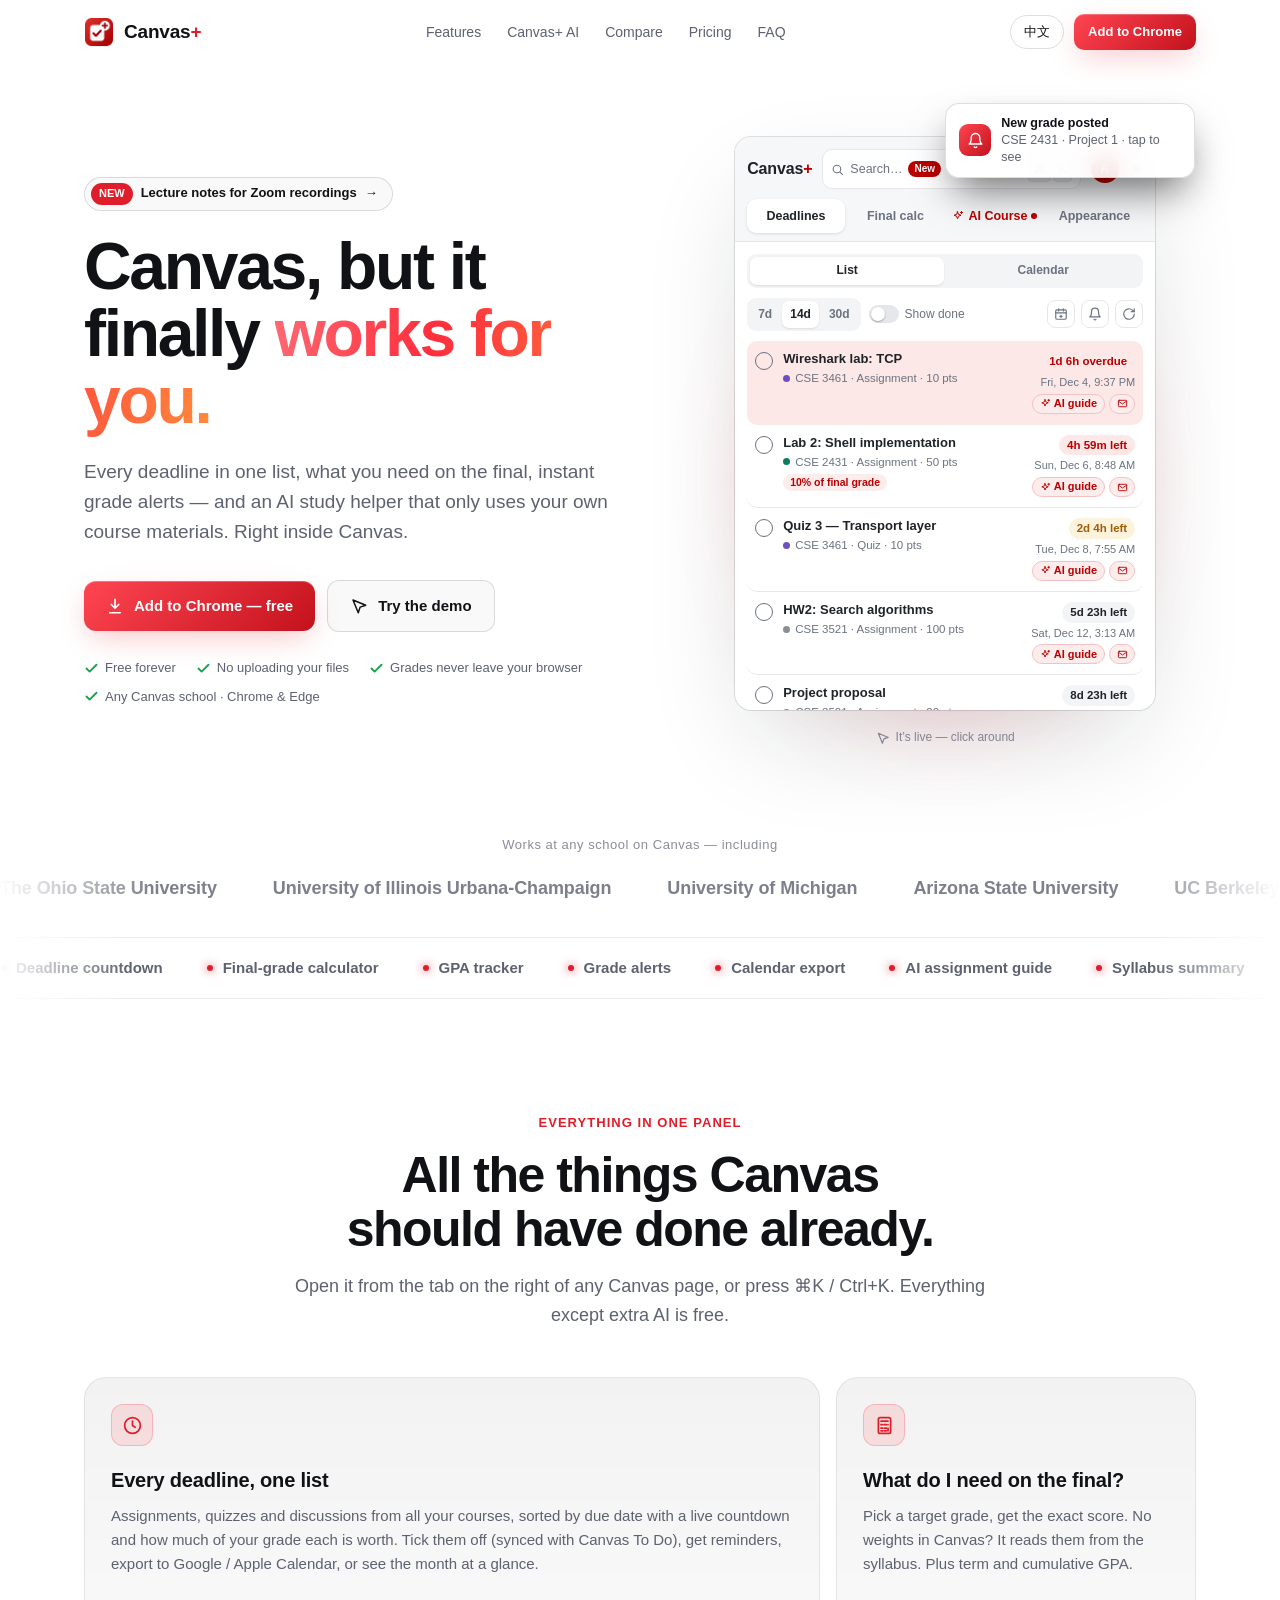
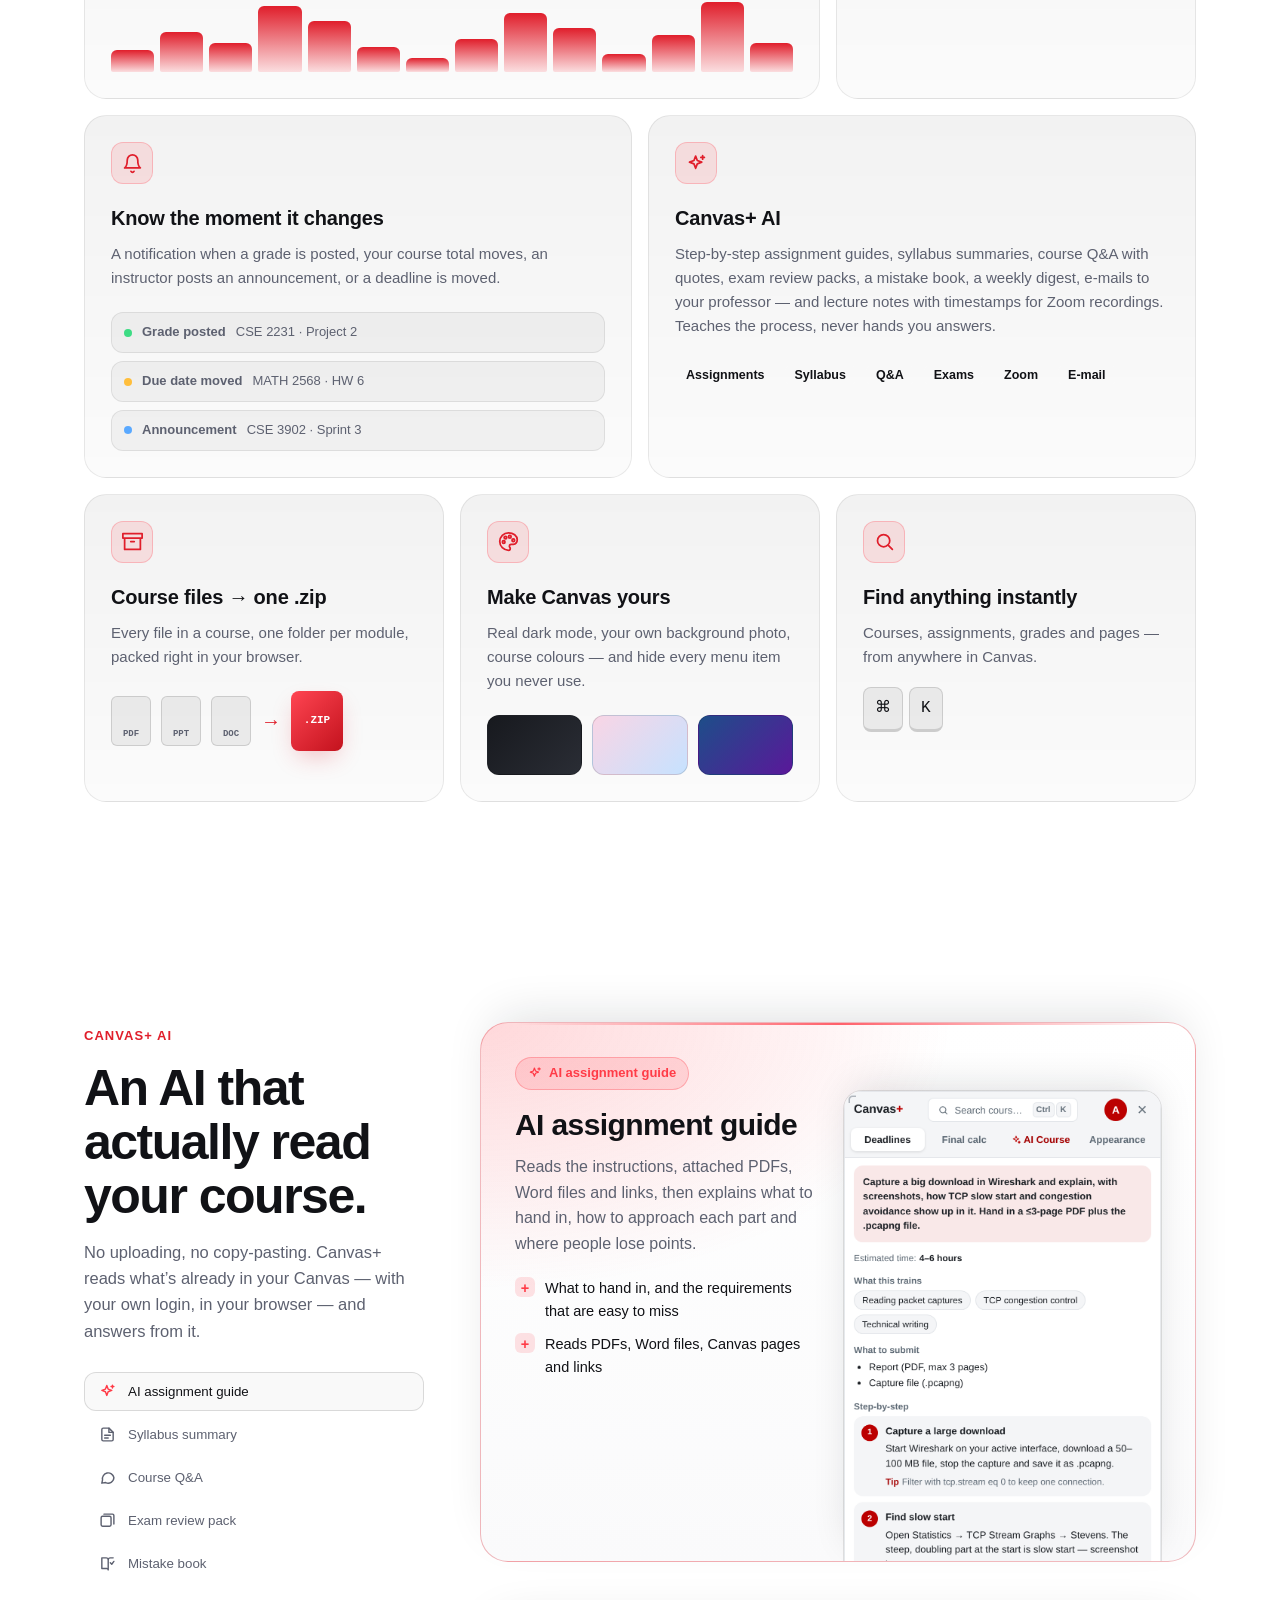
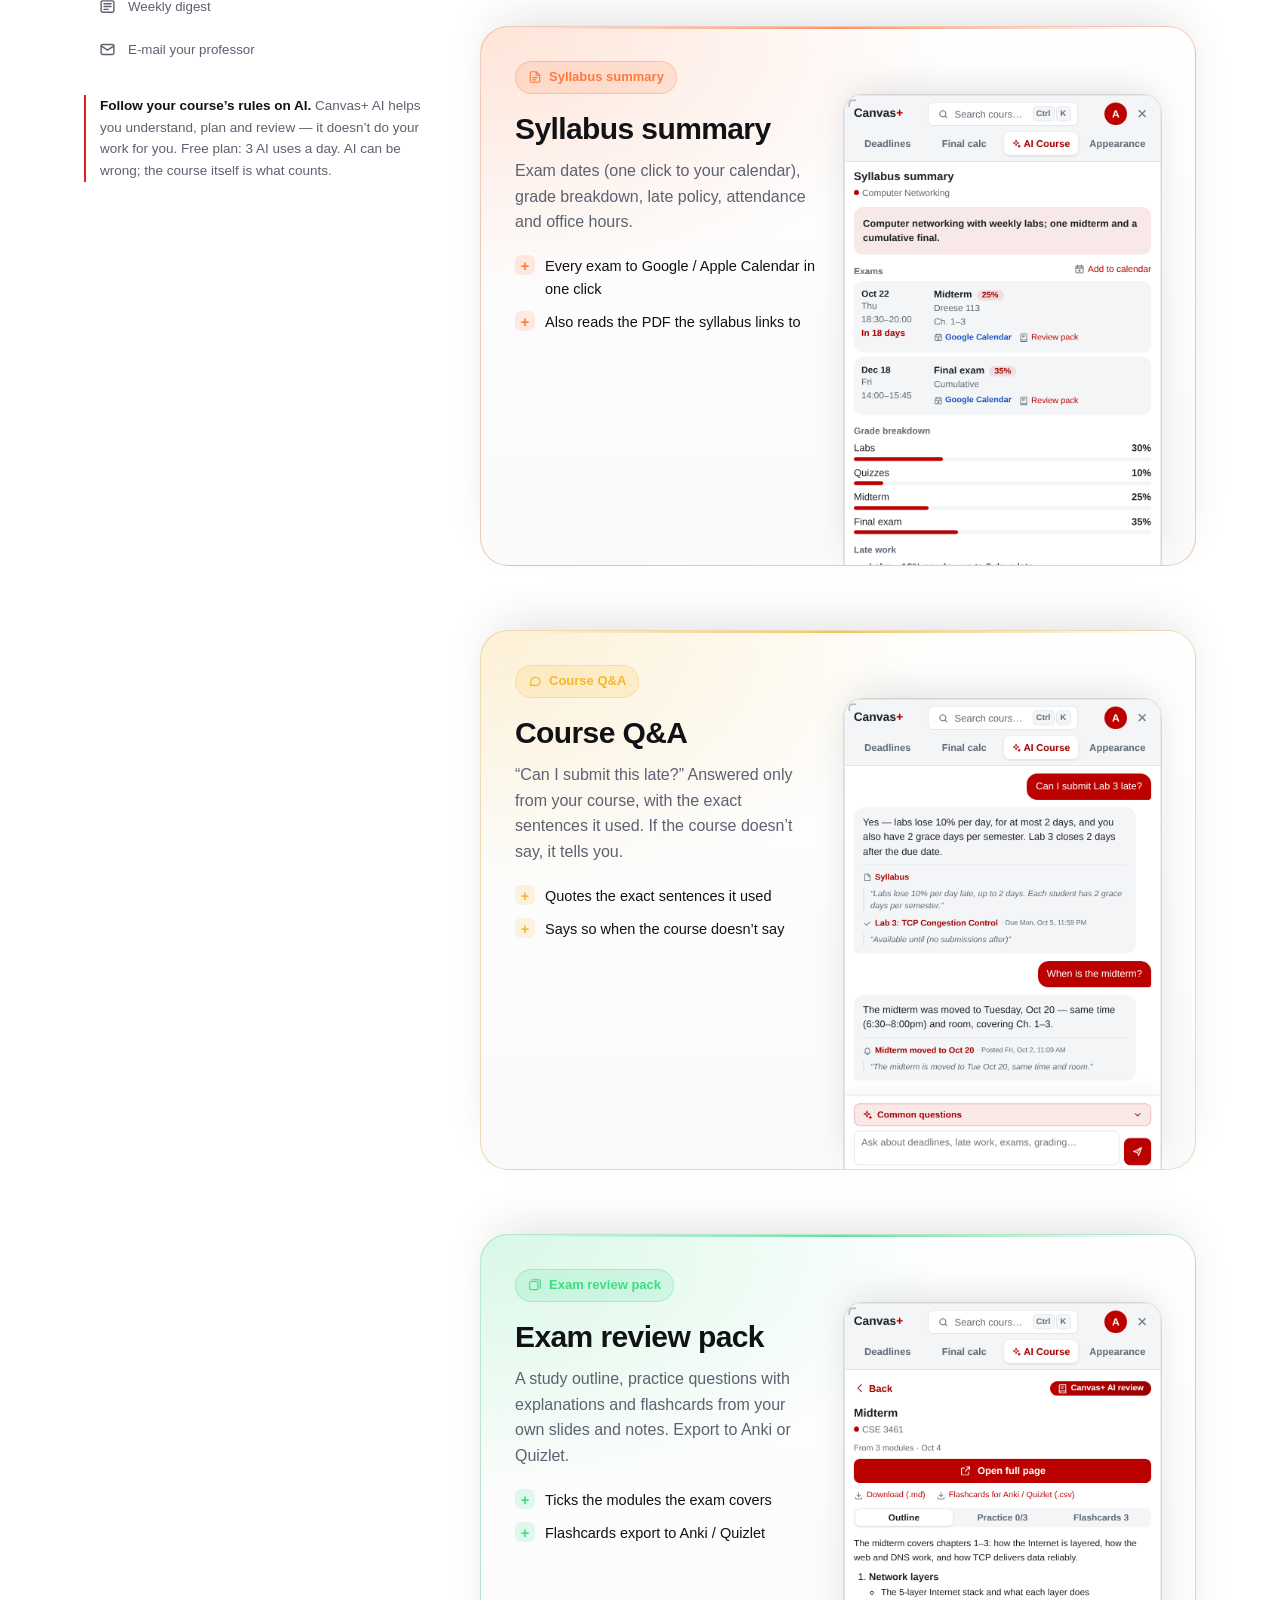
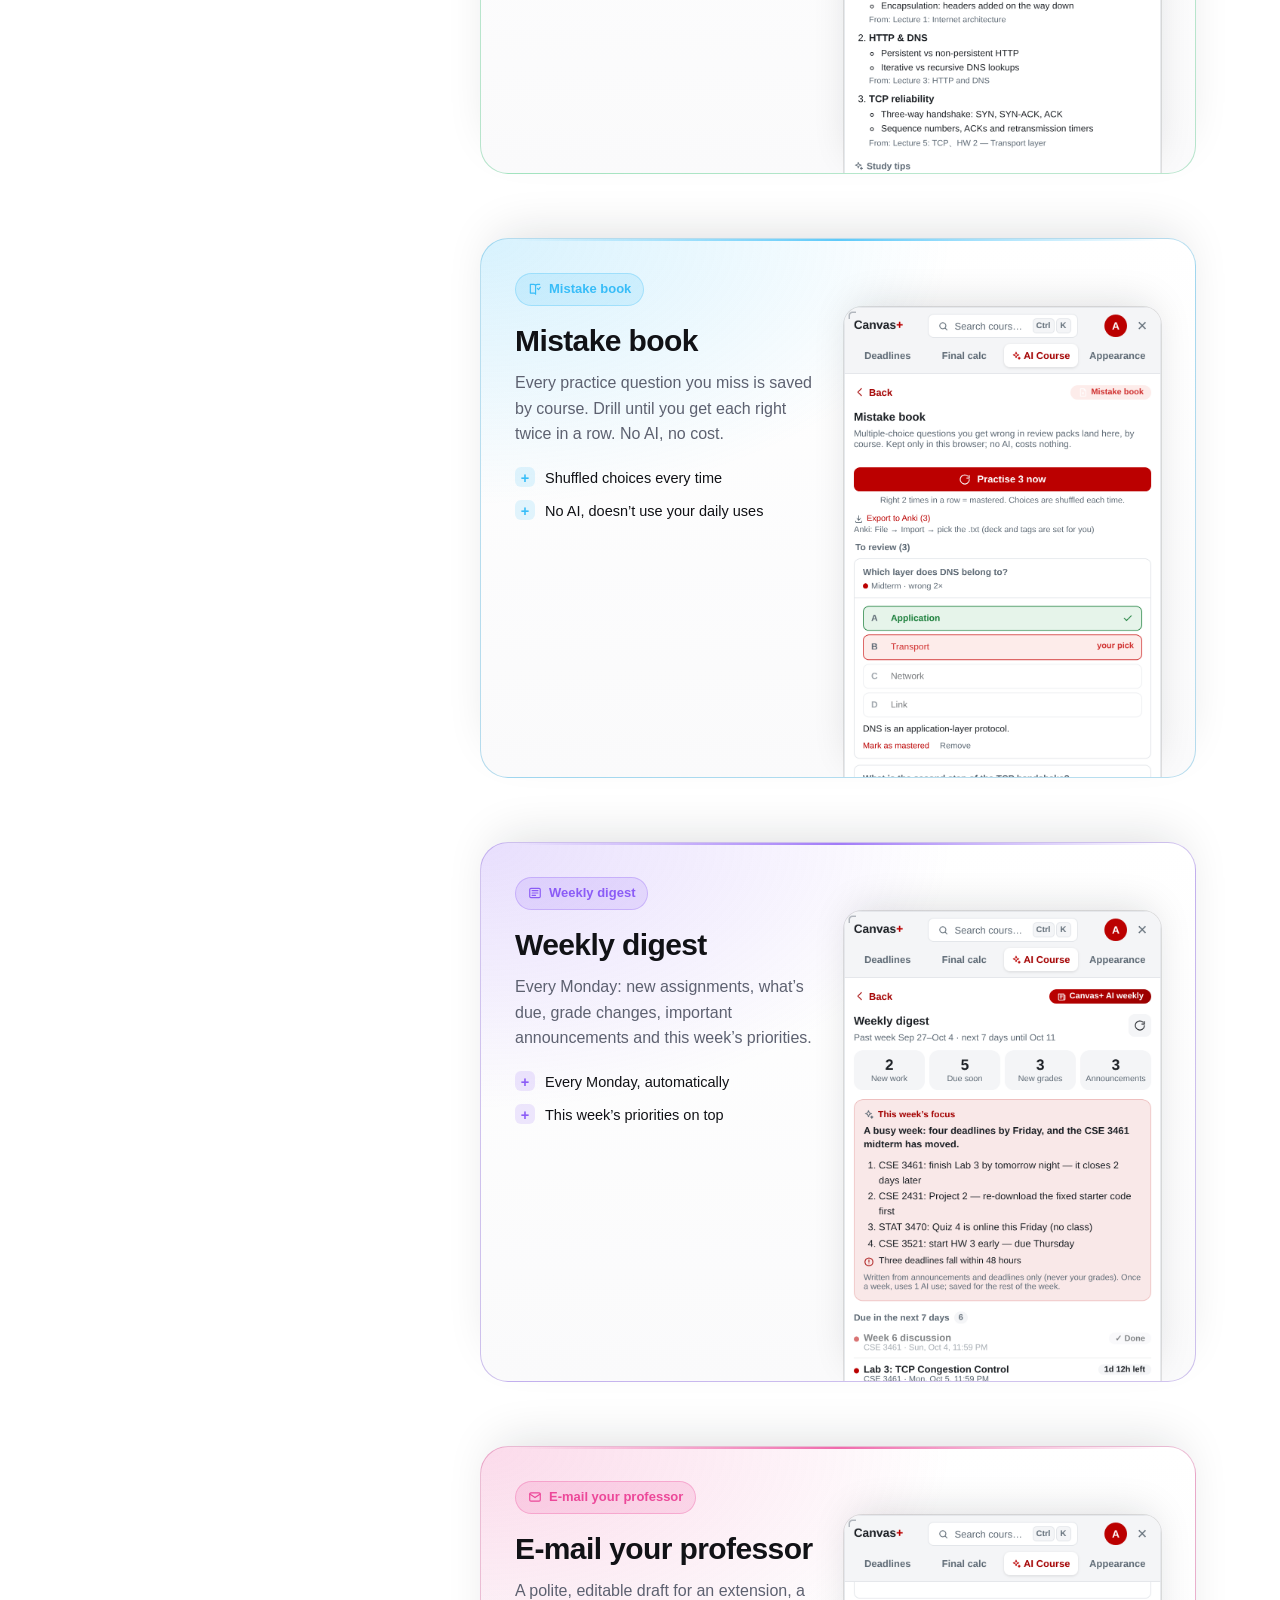
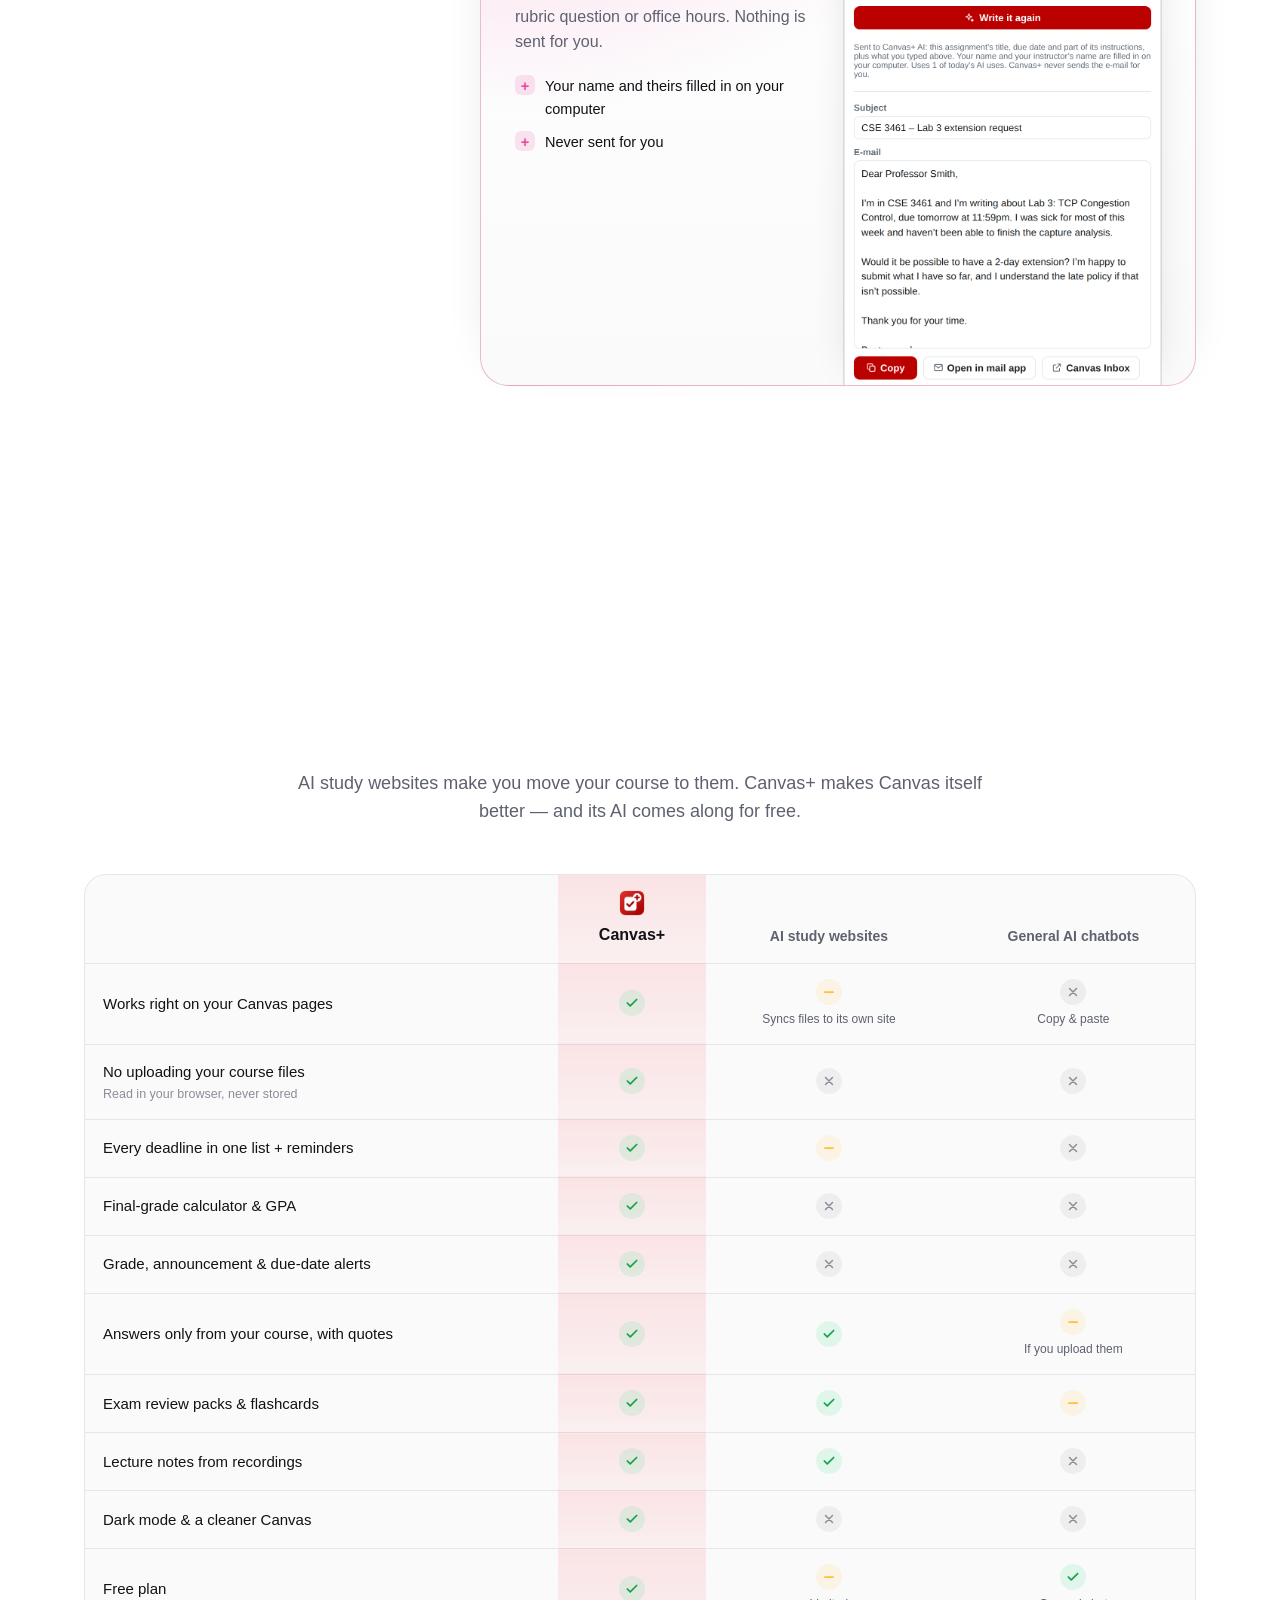
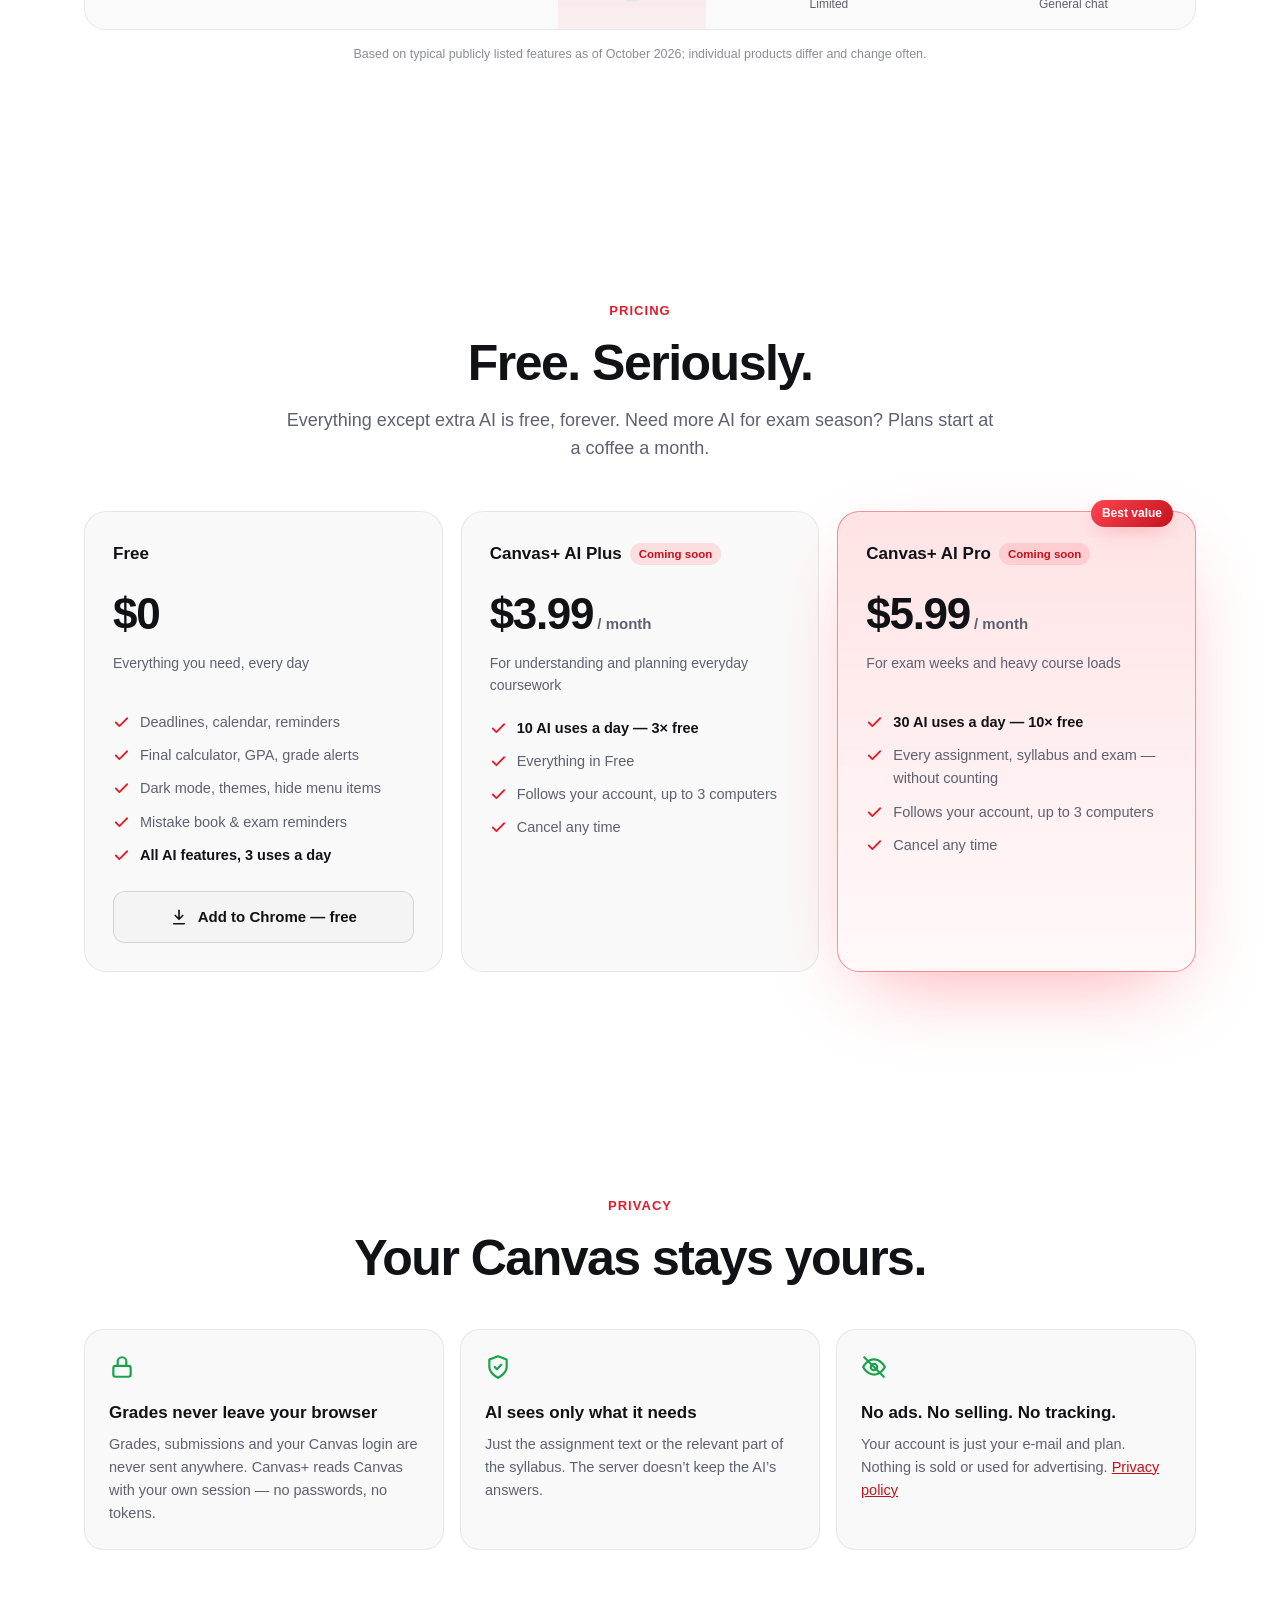
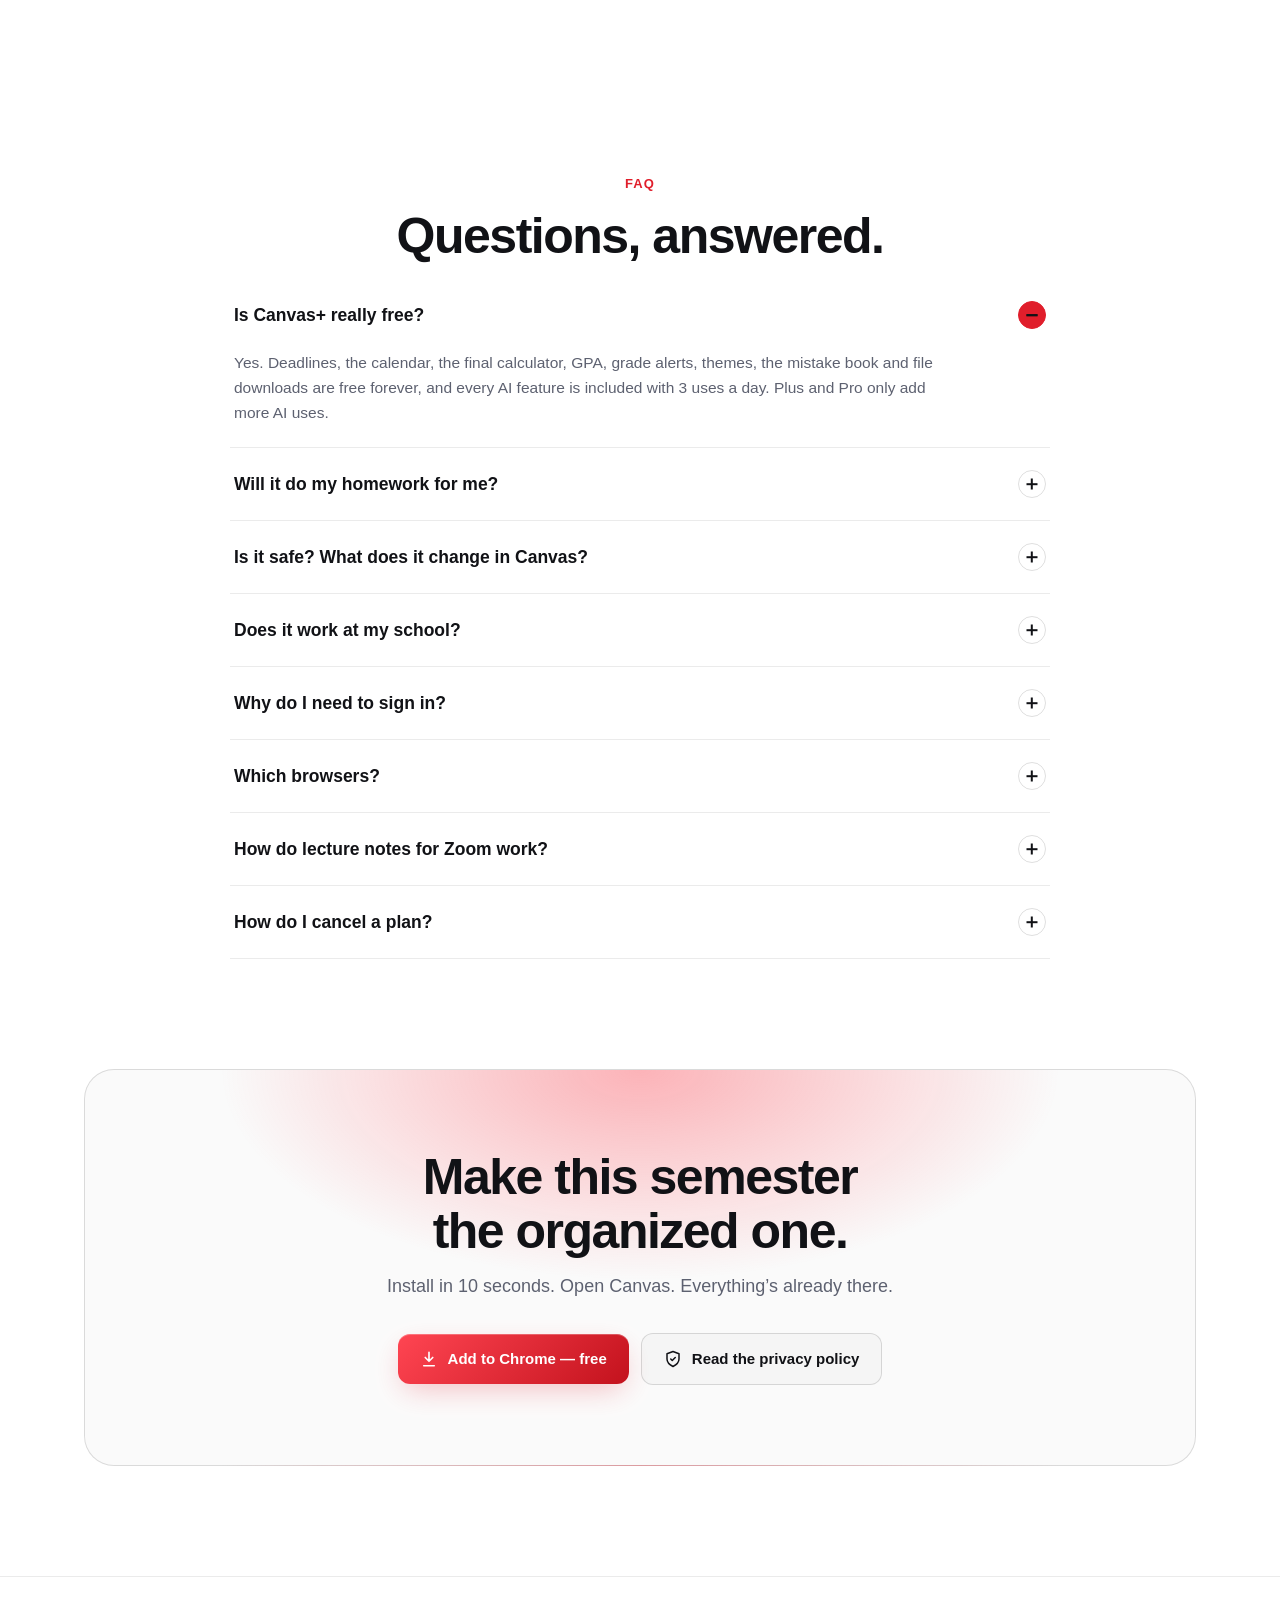
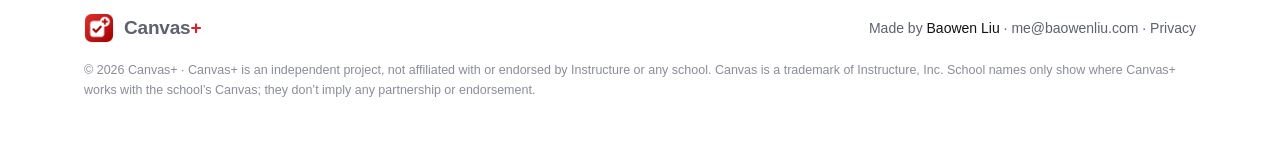
==== commit a6e9159d: "Canvas+ website: new design, demo, screenshots" ====
--- a/canvas-plus/index.html
+++ b/canvas-plus/index.html
@@ -7,17 +7,31 @@
 <meta name="description" content="Canvas+ is a free Chrome extension for Canvas: every deadline in one list, a final-exam calculator, dark mode, instant grade alerts, and Canvas+ AI — assignment guides, syllabus summaries, course Q&amp;A, exam review packs, Zoom lecture notes and a weekly digest.">
 <link rel="canonical" href="https://www.baowenliu.com/canvas-plus/">
 <link rel="icon" href="icon128.png">
-<meta name="theme-color" content="#09090c">
+<meta name="theme-color" content="#000000" media="(prefers-color-scheme: dark)">
+<meta name="theme-color" content="#ffffff" media="(prefers-color-scheme: light)">
+<meta name="color-scheme" content="light dark">
 <meta property="og:title" content="Canvas+ · A better Canvas for students">
 <meta property="og:description" content="Deadlines, grades and an AI study helper that uses your own course materials — right inside Canvas. Free Chrome extension.">
 <meta property="og:image" content="https://www.baowenliu.com/canvas-plus/shot-deadlines.png">
 <style>
   :root {
-    --bg: #09090c; --bg1: #0f0f14; --bg2: #15151c; --card: rgba(255,255,255,.035); --card2: rgba(255,255,255,.06);
-    --line: rgba(255,255,255,.08); --line2: rgba(255,255,255,.14);
+    --tint: 255,255,255; --bgrgb: 0,0,0; --sh: rgba(0,0,0,.8);
+    --bg: #000; --bg1: #141418; --bg2: #0c0c0f; --card: rgba(255,255,255,.035); --card2: rgba(255,255,255,.06);
+    --line: rgba(255,255,255,.09); --line2: rgba(255,255,255,.15);
     --fg: #f3f3f6; --muted: #9b9ca8; --dim: #6c6d78;
-    --red: #ff3b47; --red2: #c3121d; --redglow: rgba(255,45,60,.35); --ok: #3ddc84;
+    --red: #ff3b47; --red2: #c3121d; --red-tx: #ff7a82; --redglow: rgba(255,45,60,.35); --ok: #3ddc84;
     --r: 18px; --ease: cubic-bezier(.2,.8,.2,1);
+  }
+  @media (prefers-color-scheme: light) {
+    :root {
+      --tint: 0,0,0; --bgrgb: 255,255,255; --sh: rgba(20,24,31,.16);
+      --bg: #fff; --bg1: #ffffff; --bg2: #fafafb; --card: rgba(0,0,0,.025); --card2: rgba(0,0,0,.045);
+      --line: rgba(0,0,0,.08); --line2: rgba(0,0,0,.13);
+      --fg: #111216; --muted: #5d6170; --dim: #8a8d99;
+      --red: #e01e2b; --red-tx: #c3121d; --redglow: rgba(224,30,43,.28); --ok: #17a34a;
+    }
+    .grad { background: linear-gradient(100deg, #ff3b47 0%, #d6101e 45%, #f2611d 100%); -webkit-background-clip: text; background-clip: text; }
+    .plan.pro { box-shadow: 0 30px 70px -30px rgba(224,30,43,.35); }
   }
   * { box-sizing: border-box; }
   html { scroll-behavior: smooth; }
@@ -29,7 +43,7 @@
   ::selection { background: var(--red); color: #fff; }
 
   /* background: glow + grid */
-  .bg { position: fixed; inset: 0; z-index: -1; pointer-events: none; overflow: hidden; }
+  .bg { display: none; position: fixed; inset: 0; z-index: -1; pointer-events: none; overflow: hidden; }
   .bg::before { content: ""; position: absolute; inset: 0;
     background-image: linear-gradient(var(--line) 1px, transparent 1px), linear-gradient(90deg, var(--line) 1px, transparent 1px);
     background-size: 64px 64px; mask-image: radial-gradient(ellipse 80% 60% at 50% 0%, #000 30%, transparent 75%); -webkit-mask-image: radial-gradient(ellipse 80% 60% at 50% 0%, #000 30%, transparent 75%); opacity: .55; }
@@ -40,8 +54,8 @@
 
   /* nav */
   .nav { position: sticky; top: 0; z-index: 50; backdrop-filter: blur(18px) saturate(1.4); -webkit-backdrop-filter: blur(18px) saturate(1.4);
-    background: rgba(9,9,12,.55); border-bottom: 1px solid transparent; transition: border-color .3s, background .3s; }
-  .nav.scrolled { border-bottom-color: var(--line); background: rgba(9,9,12,.78); }
+    background: rgba(var(--bgrgb),.55); border-bottom: 1px solid transparent; transition: border-color .3s, background .3s; }
+  .nav.scrolled { border-bottom-color: var(--line); background: rgba(var(--bgrgb),.78); }
   .nav .wrap { display: flex; align-items: center; justify-content: space-between; height: 64px; }
   .brand { display: flex; align-items: center; gap: 10px; font-weight: 800; font-size: 19px; text-decoration: none; letter-spacing: -.01em; }
   .brand img { width: 30px; height: 30px; border-radius: 8px; }
@@ -56,8 +70,8 @@
   /* buttons */
   .btn { position: relative; display: inline-flex; align-items: center; gap: 10px; padding: 13px 22px; border-radius: 12px; font-weight: 700; text-decoration: none; font-size: 15px; border: 0; cursor: pointer; transition: transform .2s var(--ease), box-shadow .2s, background .2s; white-space: nowrap; }
   .btn svg { width: 18px; height: 18px; flex: none; }
-  .btn.primary { background: linear-gradient(135deg, #ff4552, #c3121d); color: #fff; box-shadow: 0 10px 30px -6px var(--redglow), inset 0 1px 0 rgba(255,255,255,.25); }
-  .btn.primary:hover { transform: translateY(-2px); box-shadow: 0 16px 40px -6px rgba(255,45,60,.5), inset 0 1px 0 rgba(255,255,255,.25); }
+  .btn.primary { background: linear-gradient(135deg, #ff4552, #c3121d); color: #fff; box-shadow: 0 10px 30px -6px var(--redglow), inset 0 1px 0 #ffffff40; }
+  .btn.primary:hover { transform: translateY(-2px); box-shadow: 0 16px 40px -6px rgba(255,45,60,.5), inset 0 1px 0 #ffffff40; }
   .btn.ghost { color: var(--fg); background: var(--card); border: 1px solid var(--line2); }
   .btn.ghost:hover { background: var(--card2); transform: translateY(-2px); }
   .btn.sm { padding: 8px 14px; font-size: 13px; border-radius: 10px; }
@@ -79,91 +93,153 @@
   /* interactive demo panel */
   .stage { position: relative; justify-self: center; width: 100%; max-width: 420px; }
   .stage::before { content: ""; position: absolute; inset: 8% -6% -4%; background: radial-gradient(closest-side, rgba(255,45,60,.45), transparent); filter: blur(30px); z-index: -1; }
-  .demo { --p-bg: #ffffff; --p-bg2: #f3f4f7; --p-fg: #1b1f24; --p-muted: #6a7380; --p-line: #e6e8ec; --p-acc: #c3121d; --p-soft: #fdecee;
-    position: relative; background: var(--p-bg); color: var(--p-fg); border-radius: 20px; overflow: hidden; font-size: 13px; line-height: 1.45;
-    box-shadow: 0 40px 100px -20px rgba(0,0,0,.8), 0 0 0 1px rgba(255,255,255,.12); transition: background .35s, color .35s; }
-  .demo.dark { --p-bg: #17191e; --p-bg2: #20232a; --p-fg: #eceef2; --p-muted: #9aa1ad; --p-line: #2c3038; --p-soft: rgba(255,90,100,.14); }
-  .demo .d-head { display: flex; align-items: center; gap: 10px; padding: 14px 16px 10px; }
-  .d-brand { font-weight: 800; font-size: 16px; letter-spacing: -.01em; }
-  .d-brand b { color: var(--p-acc); }
-  .d-search { flex: 1; display: flex; align-items: center; gap: 6px; background: var(--p-bg2); border: 1px solid var(--p-line); border-radius: 9px; padding: 6px 9px; color: var(--p-muted); font-size: 12px; transition: background .35s, border-color .35s; }
-  .d-search svg { width: 13px; height: 13px; }
-  .d-search kbd { margin-left: auto; font: 600 10px/1 inherit; border: 1px solid var(--p-line); border-radius: 4px; padding: 2px 4px; }
-  .d-av { width: 26px; height: 26px; border-radius: 50%; background: var(--p-acc); color: #fff; display: grid; place-items: center; font-weight: 800; font-size: 12px; }
-  .d-tabs { position: relative; display: grid; grid-template-columns: repeat(4, 1fr); gap: 2px; margin: 0 12px; padding: 3px; background: var(--p-bg2); border-radius: 11px; transition: background .35s; }
-  .d-ind { position: absolute; top: 3px; bottom: 3px; left: 3px; width: calc((100% - 6px - 6px) / 4); border-radius: 8px; background: var(--p-bg); box-shadow: 0 1px 3px rgba(0,0,0,.15); transition: transform .35s var(--ease), background .35s; }
-  .d-tab { position: relative; z-index: 1; border: 0; background: transparent; font: 600 11.5px/1.2 inherit; color: var(--p-muted); padding: 7px 2px; border-radius: 8px; cursor: pointer; white-space: nowrap; }
-  .d-tab.on { color: var(--p-fg); }
-  .d-tab.ai { color: var(--p-acc); }
-  .d-body { position: relative; height: 410px; overflow: hidden; }
-  .d-pane { position: absolute; inset: 0; padding: 14px 16px; opacity: 0; transform: translateY(8px); pointer-events: none; transition: opacity .35s, transform .35s var(--ease); }
-  .d-pane.on { opacity: 1; transform: none; pointer-events: auto; }
-  .d-lbl { font-size: 11px; font-weight: 700; color: var(--p-muted); text-transform: uppercase; letter-spacing: .04em; margin: 2px 0 8px; display: flex; justify-content: space-between; }
-  .dl { display: flex; align-items: center; gap: 10px; padding: 10px 11px; border: 1px solid var(--p-line); border-radius: 12px; margin-bottom: 8px; background: var(--p-bg); transition: opacity .3s, background .35s, border-color .35s; cursor: pointer; }
-  .dl .chk { width: 18px; height: 18px; flex: none; border-radius: 50%; border: 2px solid var(--p-line); display: grid; place-items: center; transition: background .2s, border-color .2s; }
-  .dl .chk svg { width: 11px; height: 11px; color: #fff; opacity: 0; }
-  .dl.done { opacity: .5; }
-  .dl.done .chk { background: #1f9d55; border-color: #1f9d55; }
-  .dl.done .chk svg { opacity: 1; }
-  .dl.done .t { text-decoration: line-through; }
-  .dl .mid { flex: 1; min-width: 0; }
-  .dl .t { font-weight: 700; white-space: nowrap; overflow: hidden; text-overflow: ellipsis; }
-  .dl .c { font-size: 11.5px; color: var(--p-muted); display: flex; gap: 6px; align-items: center; }
-  .dot { width: 7px; height: 7px; border-radius: 50%; flex: none; }
-  .dl .cd { flex: none; width: 112px; text-align: right; font-variant-numeric: tabular-nums; font-weight: 700; font-size: 12px; white-space: nowrap; }
-  .dl .cd small { display: block; font-weight: 600; font-size: 10.5px; color: var(--p-muted); }
-  .dl .cd.hot { color: var(--p-acc); }
-  .calc-top { display: flex; gap: 6px; flex-wrap: wrap; margin-bottom: 12px; }
-  .chip { border: 1px solid var(--p-line); background: var(--p-bg); color: var(--p-fg); border-radius: 999px; padding: 5px 11px; font: 600 12px/1 inherit; cursor: pointer; transition: all .2s; }
-  .chip.on { background: var(--p-acc); border-color: var(--p-acc); color: #fff; }
-  .ring-row { display: flex; align-items: center; gap: 18px; padding: 14px; border-radius: 14px; background: var(--p-bg2); margin-bottom: 12px; transition: background .35s; }
-  .ring { position: relative; width: 112px; height: 112px; flex: none; }
-  .ring svg { width: 100%; height: 100%; transform: rotate(-90deg); }
-  .ring circle { fill: none; stroke-width: 10; }
-  .ring .trk { stroke: var(--p-line); }
-  .ring .val { stroke: var(--p-acc); stroke-linecap: round; transition: stroke-dashoffset .6s var(--ease); }
-  .ring .num { position: absolute; inset: 0; display: grid; place-items: center; text-align: center; }
-  .ring .num b { font-size: 26px; letter-spacing: -.02em; display: block; line-height: 1; }
-  .ring .num small { font-size: 10.5px; color: var(--p-muted); }
-  .kv { font-size: 12px; color: var(--p-muted); }
-  .kv b { color: var(--p-fg); font-size: 14px; }
-  .kv div { margin: 3px 0; }
-  .weights { display: grid; gap: 6px; }
-  .w { display: grid; grid-template-columns: 1fr auto; gap: 4px 10px; font-size: 12px; }
-  .w .bar { grid-column: 1 / -1; height: 6px; border-radius: 99px; background: var(--p-bg2); overflow: hidden; }
-  .w .bar i { display: block; height: 100%; border-radius: 99px; background: var(--p-acc); opacity: .75; }
-  .asg { border: 1px solid var(--p-line); border-radius: 12px; padding: 11px 12px; margin-bottom: 10px; }
-  .asg .t { font-weight: 700; }
-  .asg .c { font-size: 11.5px; color: var(--p-muted); }
-  .ai-btn { display: inline-flex; align-items: center; gap: 6px; margin-top: 9px; border: 0; background: linear-gradient(135deg, #e5323d, #b50a14); color: #fff; font: 700 12px/1 inherit; padding: 8px 12px; border-radius: 999px; cursor: pointer; }
-  .ai-btn svg { width: 13px; height: 13px; }
-  .ai-out { border-radius: 12px; background: var(--p-bg2); padding: 11px 12px; min-height: 150px; transition: background .35s; }
-  .ai-out h4 { margin: 0 0 6px; font-size: 12px; color: var(--p-acc); display: flex; align-items: center; gap: 6px; }
-  .ai-out h4 svg { width: 13px; height: 13px; }
-  .ai-out ol { margin: 0; padding-left: 18px; }
-  .ai-out li { margin: 4px 0; opacity: 0; transform: translateY(4px); transition: opacity .35s, transform .35s; }
-  .ai-out li.in { opacity: 1; transform: none; }
-  .ai-out .cur::after { content: "▍"; color: var(--p-acc); animation: blink 1s steps(1) infinite; }
-  @keyframes blink { 50% { opacity: 0; } }
-  .ai-foot { font-size: 11px; color: var(--p-muted); margin-top: 8px; }
-  .set { display: flex; align-items: center; justify-content: space-between; padding: 11px 2px; border-bottom: 1px solid var(--p-line); }
-  .set b { display: block; font-size: 13px; }
-  .set small { color: var(--p-muted); font-size: 11.5px; }
-  .sw { position: relative; width: 38px; height: 22px; border-radius: 99px; background: var(--p-line); border: 0; cursor: pointer; transition: background .25s; flex: none; }
-  .sw::after { content: ""; position: absolute; top: 3px; left: 3px; width: 16px; height: 16px; border-radius: 50%; background: #fff; box-shadow: 0 1px 2px rgba(0,0,0,.3); transition: transform .25s var(--ease); }
-  .sw.on { background: var(--p-acc); }
-  .sw.on::after { transform: translateX(16px); }
-  .sws { display: flex; gap: 8px; }
-  .swc { width: 24px; height: 24px; border-radius: 50%; border: 2px solid transparent; cursor: pointer; padding: 0; box-shadow: inset 0 0 0 2px var(--p-bg); }
-  .swc.on { border-color: var(--p-fg); }
+  /* The demo is a copy of the real Canvas+ panel (same layout, colours and wording). */
+  .demo { --p-bg: #fff; --p-head: #f6f7f9; --p-bg2: #f3f4f6; --p-fg: #1f2328; --p-muted: #6b7280; --p-line: #e5e7eb; --p-acc: #bb0000; --p-soft: #fdecec; --p-softline: #f4c2c2;
+    --p-blue: #2563eb; --p-amber-bg: #fdf3dc; --p-amber: #a15c07; --p-row-hot: #fde8e8;
+    position: relative; background: var(--p-bg); color: var(--p-fg); border-radius: 16px; overflow: hidden; font: 13px/1.45 -apple-system, BlinkMacSystemFont, "Segoe UI", Roboto, "PingFang SC", "Microsoft YaHei", sans-serif;
+    box-shadow: 0 40px 100px -20px var(--sh), 0 0 0 1px rgba(var(--tint),.12); transition: background .35s, color .35s; text-align: left; }
+  .demo.dark { --p-bg: #1c1e23; --p-head: #16181c; --p-bg2: #262930; --p-fg: #eceef2; --p-muted: #9aa1ad; --p-line: #30343c; --p-acc: #ff5a5f; --p-soft: rgba(255,90,95,.13); --p-softline: rgba(255,90,95,.35);
+    --p-blue: #6ea8ff; --p-amber-bg: rgba(245,170,40,.15); --p-amber: #f5b642; --p-row-hot: rgba(255,90,95,.12); }
+  .demo button { font: inherit; color: inherit; }
+  .demo svg { display: block; }
+  .p-head { background: var(--p-head); border-bottom: 1px solid var(--p-line); padding: 12px 12px 8px; transition: background .35s, border-color .35s; }
+  .p-row { display: flex; align-items: center; gap: 10px; }
+  .p-brand { font-weight: 800; font-size: 16px; letter-spacing: -.01em; white-space: nowrap; }
+  .p-brand b { color: var(--p-acc); }
+  .p-search { flex: 1; min-width: 0; display: flex; align-items: center; gap: 6px; background: var(--p-bg); border: 1px solid var(--p-line); border-radius: 10px; padding: 6px 8px; color: var(--p-muted); font-size: 12.5px; white-space: nowrap; overflow: hidden; }
+  .p-search svg { width: 13px; height: 13px; flex: none; }
+  .p-search span { overflow: hidden; text-overflow: ellipsis; }
+  .p-new { flex: none; background: var(--p-acc); color: #fff; font-size: 10px; font-weight: 800; border-radius: 999px; padding: 1px 6px; }
+  .p-kbd { flex: none; display: flex; gap: 2px; margin-left: auto; }
+  .p-kbd i { font: 700 10px/1 inherit; font-style: normal; border: 1px solid var(--p-line); border-radius: 4px; padding: 3px 4px; background: var(--p-bg2); }
+  .p-av { flex: none; width: 28px; height: 28px; border-radius: 50%; display: grid; place-items: center; background: var(--p-acc); color: #fff; font-weight: 800; font-size: 12.5px; }
+  .p-x { flex: none; color: var(--p-muted); font-size: 18px; line-height: 1; padding: 0 2px; }
+  .p-tabs { position: relative; display: grid; grid-template-columns: repeat(4, 1fr); gap: 2px; margin-top: 10px; }
+  .p-ind { position: absolute; top: 0; bottom: 0; left: 0; border-radius: 9px; background: var(--p-bg); box-shadow: 0 1px 3px rgba(0,0,0,.12); transition: transform .35s var(--ease), width .35s var(--ease), background .35s; }
+  .p-tab { position: relative; z-index: 1; border: 0; background: transparent; font-weight: 700 !important; font-size: 12.5px !important; color: var(--p-muted) !important; padding: 8px 2px; border-radius: 9px; cursor: pointer; white-space: nowrap; display: flex; align-items: center; justify-content: center; gap: 4px; }
+  .p-tab.on { color: var(--p-fg) !important; }
+  .p-tab.ai { color: var(--p-acc) !important; }
+  .p-tab svg { width: 12px; height: 12px; }
+  .p-tab .rd { width: 6px; height: 6px; border-radius: 50%; background: var(--p-acc); }
+  .p-body { position: relative; height: 468px; overflow: hidden; }
+  .p-pane { position: absolute; inset: 0; padding: 12px; overflow: hidden; opacity: 0; transform: translateY(6px); pointer-events: none; transition: opacity .3s, transform .3s var(--ease); }
+  .p-pane.on { opacity: 1; transform: none; pointer-events: auto; }
+  .p-seg { display: grid; grid-auto-flow: column; grid-auto-columns: 1fr; background: var(--p-bg2); border-radius: 9px; padding: 3px; gap: 2px; }
+  .p-seg button { border: 0; background: transparent; border-radius: 7px; padding: 5px 8px; font-weight: 700 !important; font-size: 12px !important; color: var(--p-muted) !important; cursor: pointer; }
+  .p-seg button.on { background: var(--p-bg); color: var(--p-fg) !important; box-shadow: 0 1px 2px rgba(0,0,0,.1); }
+  .p-filters { display: flex; align-items: center; gap: 8px; margin: 10px 0; }
+  .p-filters .p-seg { grid-auto-columns: auto; }
+  .p-tog { display: flex; align-items: center; gap: 6px; color: var(--p-muted); font-size: 12px; white-space: nowrap; cursor: pointer; }
+  .p-sw { position: relative; width: 30px; height: 18px; border-radius: 99px; background: var(--p-line); border: 0; flex: none; transition: background .2s; cursor: pointer; padding: 0; }
+  .p-sw::after { content: ""; position: absolute; top: 2px; left: 2px; width: 14px; height: 14px; border-radius: 50%; background: #fff; box-shadow: 0 1px 2px rgba(0,0,0,.3); transition: transform .2s var(--ease); }
+  .p-sw.on { background: var(--p-acc); }
+  .p-sw.on::after { transform: translateX(12px); }
+  .p-ib { margin-left: auto; display: flex; gap: 6px; }
+  .p-ib span { width: 28px; height: 28px; border: 1px solid var(--p-line); border-radius: 8px; display: grid; place-items: center; color: var(--p-muted); }
+  .p-ib svg { width: 14px; height: 14px; }
+  .p-list { display: grid; }
+  .p-it { display: grid; grid-template-columns: auto 1fr auto; gap: 10px; align-items: start; padding: 10px 8px; border-bottom: 1px solid var(--p-line); border-radius: 10px; transition: background .2s, opacity .25s; }
+  .p-it.hot { background: var(--p-row-hot); border-bottom-color: transparent; }
+  .p-it.done { opacity: .45; }
+  .p-it.done .tt { text-decoration: line-through; }
+  .p-ck { width: 18px; height: 18px; margin-top: 1px; border-radius: 50%; border: 1.6px solid var(--p-muted); display: grid; place-items: center; cursor: pointer; transition: background .2s, border-color .2s; }
+  .p-ck svg { width: 11px; height: 11px; color: #fff; opacity: 0; }
+  .p-it.done .p-ck { background: #1f9d55; border-color: #1f9d55; }
+  .p-it.done .p-ck svg { opacity: 1; }
+  .p-it .tt { font-weight: 700; font-size: 13px; line-height: 1.3; }
+  .p-it .mt { color: var(--p-muted); font-size: 11.5px; display: flex; align-items: center; gap: 5px; margin-top: 2px; }
+  .p-dot { width: 7px; height: 7px; border-radius: 50%; flex: none; transition: background .3s; }
+  .p-wt { display: inline-block; margin-top: 4px; background: var(--p-soft); color: var(--p-acc); font-size: 10.5px; font-weight: 700; border-radius: 999px; padding: 1px 7px; }
+  .p-rt { text-align: right; display: grid; justify-items: end; gap: 3px; }
+  .p-cd { font-weight: 800; font-size: 11.5px; border-radius: 999px; padding: 2px 8px; white-space: nowrap; font-variant-numeric: tabular-nums; background: var(--p-bg2); }
+  .p-cd.red { background: var(--p-row-hot); color: var(--p-acc); }
+  .p-it.hot .p-cd.red { background: transparent; }
+  .p-cd.amb { background: var(--p-amber-bg); color: var(--p-amber); }
+  .p-dt { color: var(--p-muted); font-size: 11px; white-space: nowrap; }
+  .p-acts { display: flex; gap: 4px; }
+  .p-aig { display: inline-flex; align-items: center; gap: 3px; border: 1px solid var(--p-softline); background: var(--p-soft); color: var(--p-acc) !important; border-radius: 999px; font-size: 11px !important; font-weight: 700 !important; padding: 1px 7px; cursor: pointer; }
+  .p-aig svg { width: 11px; height: 11px; }
+  .p-mail { display: grid; place-items: center; border: 1px solid var(--p-softline); background: var(--p-soft); color: var(--p-acc); border-radius: 999px; width: 26px; height: 20px; }
+  .p-mail svg { width: 11px; height: 11px; }
+  /* final calc */
+  .p-card { border: 1px solid var(--p-line); border-radius: 12px; padding: 11px 12px; background: var(--p-bg); }
+  .p-cs { display: flex; align-items: center; gap: 10px; background: var(--p-bg2); border-radius: 12px; padding: 10px 12px; cursor: pointer; }
+  .p-cs b { display: block; font-size: 13.5px; }
+  .p-cs small { color: var(--p-muted); font-size: 11.5px; }
+  .p-cs .chg { margin-left: auto; color: var(--p-muted); font-size: 12px; display: flex; align-items: center; gap: 4px; }
+  .p-cs .chg svg { width: 13px; height: 13px; }
+  .p-tiles { display: grid; grid-template-columns: 1fr 1fr; gap: 8px; margin: 10px 0; }
+  .p-tile { background: var(--p-bg2); border-radius: 12px; padding: 9px 11px; }
+  .p-tile small { display: block; color: var(--p-muted); font-size: 11px; font-weight: 700; }
+  .p-tile b { display: block; font-size: 20px; letter-spacing: -.01em; margin: 1px 0; }
+  .p-tile span { color: var(--p-muted); font-size: 11px; }
+  .p-st-h { display: flex; align-items: center; gap: 6px; color: var(--p-muted); font-size: 12px; font-weight: 700; }
+  .p-st-h svg { width: 13px; height: 13px; color: var(--p-acc); }
+  .p-st-big { font-size: 24px; font-weight: 800; letter-spacing: -.02em; margin: 2px 0 0; }
+  .p-st-sub { color: var(--p-muted); font-size: 11.5px; }
+  .p-st-blue { color: var(--p-blue); font-weight: 700; font-size: 12px; margin-top: 4px; }
+  .p-curve { margin-top: 2px; }
+  .p-curve svg { width: 100%; height: auto; overflow: visible; }
+  .p-curve text { font: 600 9.5px/1 -apple-system, "Segoe UI", sans-serif; }
+  .p-need { position: absolute; left: 0; right: 0; bottom: 0; display: flex; align-items: center; gap: 10px; padding: 11px 14px; background: var(--p-bg); border-top: 1px solid var(--p-line); box-shadow: 0 -8px 20px -10px rgba(0,0,0,.15); }
+  .p-need .l { min-width: 0; }
+  .p-need small { display: flex; align-items: center; gap: 6px; color: var(--p-muted); font-size: 11.5px; }
+  .p-need b { display: block; font-size: 12px; }
+  .p-tgt { border: 1px solid var(--p-line); background: var(--p-bg2); border-radius: 999px; font-weight: 700 !important; font-size: 11px !important; padding: 1px 8px; cursor: pointer; }
+  .p-need .big { margin-left: auto; font-size: 26px; font-weight: 800; letter-spacing: -.02em; color: var(--p-fg); font-variant-numeric: tabular-nums; }
+  .p-need .big.bad { color: var(--p-acc); }
+  /* AI guide */
+  .p-back { display: flex; align-items: center; justify-content: space-between; margin-bottom: 8px; }
+  .p-back a { color: var(--p-acc); font-weight: 700; font-size: 12.5px; display: flex; align-items: center; gap: 2px; cursor: pointer; }
+  .p-back a svg { width: 14px; height: 14px; }
+  .p-badge { display: inline-flex; align-items: center; gap: 4px; background: var(--p-acc); color: #fff; font-size: 10.5px; font-weight: 800; border-radius: 999px; padding: 2px 8px; }
+  .p-badge svg { width: 11px; height: 11px; }
+  .p-h { font-size: 15px; font-weight: 800; margin: 0; }
+  .p-tldr { background: var(--p-soft); border-radius: 10px; padding: 9px 11px; font-weight: 700; font-size: 12px; margin: 8px 0; }
+  .p-lbl { color: var(--p-muted); font-weight: 700; font-size: 11.5px; margin: 8px 0 4px; }
+  .p-chips { display: flex; flex-wrap: wrap; gap: 5px; }
+  .p-chips span { border: 1px solid var(--p-line); background: var(--p-bg2); border-radius: 999px; padding: 1px 8px; font-size: 11px; }
+  .p-steps { display: grid; gap: 6px; }
+  .p-step { display: grid; grid-template-columns: auto 1fr; gap: 8px; background: var(--p-bg2); border-radius: 10px; padding: 8px 10px; opacity: 0; transform: translateY(6px); transition: opacity .35s, transform .35s var(--ease); }
+  .p-step.in { opacity: 1; transform: none; }
+  .p-step i { font-style: normal; width: 18px; height: 18px; border-radius: 50%; background: var(--p-acc); color: #fff; font-size: 10.5px; font-weight: 800; display: grid; place-items: center; }
+  .p-step b { display: block; font-size: 12px; }
+  .p-step span { font-size: 11.5px; color: var(--p-fg); opacity: .85; }
+  .p-step em { display: block; font-style: normal; font-size: 11px; color: var(--p-muted); margin-top: 2px; }
+  .p-step em b { display: inline; color: var(--p-acc); font-size: 11px; }
+  .p-fine { color: var(--p-muted); font-size: 11px; margin-top: 8px; }
+  /* appearance */
+  .p-sec { font-size: 12px; font-weight: 800; margin: 2px 2px 6px; }
+  .p-group { border: 1px solid var(--p-line); border-radius: 12px; overflow: hidden; margin-bottom: 12px; }
+  .p-set { display: flex; align-items: center; gap: 10px; padding: 9px 12px; border-bottom: 1px solid var(--p-line); cursor: pointer; }
+  .p-set:last-child { border-bottom: 0; }
+  .p-set .tx { flex: 1; min-width: 0; }
+  .p-set b { display: block; font-size: 12.5px; }
+  .p-set small { color: var(--p-muted); font-size: 11px; }
+  .p-set .chev { color: var(--p-muted); display: flex; align-items: center; gap: 4px; font-size: 11.5px; }
+  .p-set .chev svg { width: 14px; height: 14px; }
+  .p-ico { width: 26px; height: 26px; border-radius: 8px; display: grid; place-items: center; background: var(--p-soft); color: var(--p-acc); flex: none; }
+  .p-ico svg { width: 14px; height: 14px; }
+  .p-pals { display: flex; flex-wrap: wrap; gap: 6px; padding: 10px 12px; }
+  .p-pal { display: inline-flex; align-items: center; gap: 4px; border: 1px solid var(--p-line); background: var(--p-bg); border-radius: 999px; padding: 3px 9px 3px 6px; font-size: 11.5px; cursor: pointer; }
+  .p-pal.on { border-color: var(--p-acc); box-shadow: 0 0 0 1px var(--p-acc) inset; }
+  .p-pal i { width: 9px; height: 9px; border-radius: 50%; }
   .toast { position: absolute; z-index: 3; right: -40px; top: -34px; display: flex; gap: 10px; align-items: center; width: 250px; padding: 11px 13px; border-radius: 14px;
-    background: rgba(22,22,28,.86); border: 1px solid var(--line2); backdrop-filter: blur(14px); -webkit-backdrop-filter: blur(14px); box-shadow: 0 20px 40px -10px rgba(0,0,0,.6);
+    background: rgba(var(--bgrgb),.88); border: 1px solid var(--line2); backdrop-filter: blur(14px); -webkit-backdrop-filter: blur(14px); box-shadow: 0 20px 40px -10px rgba(0,0,0,.6);
     font-size: 12.5px; line-height: 1.35; opacity: 0; transform: translateY(-10px) scale(.96); transition: opacity .4s, transform .4s var(--ease); pointer-events: none; }
   .toast.show { opacity: 1; transform: none; }
   .toast .ti { width: 32px; height: 32px; flex: none; border-radius: 9px; display: grid; place-items: center; background: linear-gradient(135deg, #ff4552, #c3121d); }
   .toast .ti svg { width: 17px; height: 17px; color: #fff; }
   .toast b { display: block; font-size: 12.5px; }
   .toast span { color: var(--muted); }
+  /* "Try the demo": a ring around the panel and a bubble pointing at something to click */
+  .demo.pulse { animation: ring 1.6s var(--ease) 2; }
+  @keyframes ring { 0% { box-shadow: 0 40px 100px -20px var(--sh), 0 0 0 0 rgba(255,59,71,.55); } 70% { box-shadow: 0 40px 100px -20px var(--sh), 0 0 0 14px rgba(255,59,71,0); } 100% { box-shadow: 0 40px 100px -20px var(--sh), 0 0 0 0 rgba(255,59,71,0); } }
+  .coach { position: absolute; z-index: 5; max-width: 230px; padding: 9px 12px; border-radius: 12px; background: #111216; color: #fff; font-size: 12.5px; line-height: 1.4; box-shadow: 0 12px 30px -8px rgba(0,0,0,.5);
+    opacity: 0; transform: translateY(6px); transition: opacity .3s, transform .3s var(--ease); pointer-events: none; }
+  .coach.show { opacity: 1; transform: none; }
+  .coach::after { content: ""; position: absolute; bottom: -6px; left: var(--ax, 20px); width: 12px; height: 12px; background: #111216; transform: rotate(45deg); border-radius: 2px; }
+  .coach b { color: #ff8a90; }
   .hint { margin-top: 18px; justify-content: center; font-size: 12px; color: var(--dim); white-space: nowrap; display: flex; gap: 6px; align-items: center; }
   .hint svg { width: 14px; height: 14px; }
 
@@ -174,7 +250,7 @@
   .sc-mq { overflow: hidden; mask-image: linear-gradient(90deg, transparent, #000 12%, #000 88%, transparent); -webkit-mask-image: linear-gradient(90deg, transparent, #000 12%, #000 88%, transparent); }
   .sc-track { display: flex; align-items: center; gap: 56px; width: max-content; animation: slide 60s linear infinite; }
   .sc-mq:hover .sc-track { animation-play-state: paused; }
-  .sc { white-space: nowrap; color: #8d8e99; opacity: .8; transition: opacity .25s, color .25s; font-size: 18px; font-weight: 700; letter-spacing: -.005em; }
+  .sc { white-space: nowrap; color: var(--muted); opacity: .8; transition: opacity .25s, color .25s; font-size: 18px; font-weight: 700; letter-spacing: -.005em; }
   .sc:hover { opacity: 1; color: var(--fg); }
   /* marquee */
   .marquee { border-block: 1px solid var(--line); padding: 18px 0; overflow: hidden; mask-image: linear-gradient(90deg, transparent, #000 10%, #000 90%, transparent); -webkit-mask-image: linear-gradient(90deg, transparent, #000 10%, #000 90%, transparent); }
@@ -196,7 +272,7 @@
 
   /* bento */
   .bento { display: grid; grid-template-columns: repeat(6, 1fr); gap: 16px; }
-  .tile { position: relative; grid-column: span 2; background: linear-gradient(180deg, rgba(255,255,255,.05), rgba(255,255,255,.015)); border: 1px solid var(--line); border-radius: 22px; padding: 26px; overflow: hidden; transition: border-color .3s, transform .4s var(--ease); }
+  .tile { position: relative; grid-column: span 2; background: linear-gradient(180deg, rgba(var(--tint),.05), rgba(var(--tint),.015)); border: 1px solid var(--line); border-radius: 22px; padding: 26px; overflow: hidden; transition: border-color .3s, transform .4s var(--ease); }
   .tile::after { content: ""; position: absolute; inset: 0; border-radius: inherit; pointer-events: none; opacity: 0; transition: opacity .3s;
     background: radial-gradient(420px circle at var(--mx, 50%) var(--my, 0%), rgba(255,59,71,.13), transparent 45%); }
   .tile:hover { border-color: var(--line2); }
@@ -212,7 +288,7 @@
   .bars i { flex: 1; border-radius: 6px 6px 2px 2px; background: linear-gradient(180deg, var(--red), rgba(255,59,71,.15)); transform-origin: bottom; transform: scaleY(.1); transition: transform 1s var(--ease); }
   .in .bars i { transform: scaleY(1); }
   .notifs { display: grid; gap: 8px; }
-  .notifs div { display: flex; gap: 10px; align-items: center; background: rgba(255,255,255,.04); border: 1px solid var(--line); border-radius: 12px; padding: 9px 12px; font-size: 13px; opacity: 0; transform: translateX(-12px); transition: opacity .5s, transform .5s var(--ease); }
+  .notifs div { display: flex; gap: 10px; align-items: center; background: rgba(var(--tint),.04); border: 1px solid var(--line); border-radius: 12px; padding: 9px 12px; font-size: 13px; opacity: 0; transform: translateX(-12px); transition: opacity .5s, transform .5s var(--ease); }
   .notifs div b { color: var(--fg); }
   .notifs div span { color: var(--muted); }
   .notifs div i { width: 8px; height: 8px; border-radius: 50%; flex: none; }
@@ -220,13 +296,13 @@
   .in .notifs div:nth-child(2) { transition-delay: .15s; }
   .in .notifs div:nth-child(3) { transition-delay: .3s; }
   .files { display: flex; gap: 10px; align-items: center; }
-  .files .f { width: 40px; height: 50px; border-radius: 6px; background: rgba(255,255,255,.06); border: 1px solid var(--line2); display: grid; place-items: end center; font: 700 9px/1 ui-monospace, monospace; color: var(--muted); padding-bottom: 6px; }
+  .files .f { width: 40px; height: 50px; border-radius: 6px; background: rgba(var(--tint),.06); border: 1px solid var(--line2); display: grid; place-items: end center; font: 700 9px/1 ui-monospace, monospace; color: var(--muted); padding-bottom: 6px; }
   .files .arr { color: var(--red); font-size: 20px; }
   .files .zip { width: 52px; height: 60px; border-radius: 8px; background: linear-gradient(135deg, #ff4552, #c3121d); display: grid; place-items: center; font: 800 11px/1 ui-monospace, monospace; color: #fff; box-shadow: 0 10px 24px -6px var(--redglow); }
   .themes { display: flex; gap: 10px; }
   .themes i { flex: 1; height: 60px; border-radius: 12px; border: 1px solid var(--line2); }
   .kbd { display: inline-flex; gap: 6px; margin-top: 18px; }
-  .kbd kbd { font: 700 13px/1 inherit; background: rgba(255,255,255,.06); border: 1px solid var(--line2); border-bottom-width: 3px; border-radius: 8px; padding: 8px 11px; color: var(--fg); }
+  .kbd kbd { font: 700 13px/1 inherit; background: rgba(var(--tint),.06); border: 1px solid var(--line2); border-bottom-width: 3px; border-radius: 8px; padding: 8px 11px; color: var(--fg); }
 
 
 
@@ -243,8 +319,8 @@
   .stack { position: relative; }
   .scard { --top: 96px; position: sticky; top: calc(var(--top) + var(--i) * 12px); height: 540px; margin-bottom: 64px; display: grid; grid-template-columns: 1fr 1.05fr; gap: 28px;
     padding: 34px 34px 0; border-radius: 28px; overflow: hidden; transform-origin: 50% 0; will-change: transform;
-    background: radial-gradient(120% 90% at 0% 0%, color-mix(in srgb, var(--c) 20%, transparent), transparent 55%), linear-gradient(180deg, #17171e, #111116);
-    border: 1px solid color-mix(in srgb, var(--c) 28%, rgba(255,255,255,.08)); box-shadow: 0 -18px 50px -18px rgba(0,0,0,.85); }
+    background: radial-gradient(120% 90% at 0% 0%, color-mix(in srgb, var(--c) 20%, transparent), transparent 55%), linear-gradient(180deg, var(--bg1), var(--bg2));
+    border: 1px solid color-mix(in srgb, var(--c) 28%, rgba(var(--tint),.08)); box-shadow: 0 -18px 50px -18px var(--sh); }
   .scard:last-child { margin-bottom: 0; }
   .scard::before { content: ""; position: absolute; left: 34px; right: 34px; top: 0; height: 2px; background: linear-gradient(90deg, transparent, var(--c), transparent); opacity: .8; }
   .scard-tx { padding-bottom: 34px; }
@@ -255,12 +331,12 @@
   .scard ul { list-style: none; margin: 0; padding: 0; display: grid; gap: 10px; font-size: 14.5px; color: var(--fg); }
   .scard li { display: flex; gap: 10px; }
   .scard li span:first-child { flex: none; width: 20px; height: 20px; border-radius: 6px; display: grid; place-items: center; font-weight: 800; color: var(--c); background: color-mix(in srgb, var(--c) 14%, transparent); }
-  .scard-shot { align-self: end; height: 470px; border-radius: 18px 18px 0 0; overflow: hidden; box-shadow: 0 -10px 40px -10px rgba(0,0,0,.7), 0 0 0 1px rgba(255,255,255,.1); }
+  .scard-shot { align-self: end; height: 470px; border-radius: 18px 18px 0 0; overflow: hidden; box-shadow: 0 -10px 40px -10px var(--sh), 0 0 0 1px rgba(var(--tint),.1); }
   .scard-shot img { display: block; width: 100%; height: 100%; object-fit: cover; object-position: top; }
   .rules { margin-top: 26px; font-size: 13.5px; color: var(--muted); border-left: 2px solid var(--red); padding-left: 14px; }
   .rules b { color: var(--fg); }
   /* comparison */
-  .cmp-wrap { border: 1px solid var(--line); border-radius: 22px; overflow: hidden; background: rgba(255,255,255,.02); }
+  .cmp-wrap { border: 1px solid var(--line); border-radius: 22px; overflow: hidden; background: rgba(var(--tint),.02); }
   .cmp-scroll { overflow-x: auto; }
   table.cmp { width: 100%; border-collapse: collapse; min-width: 640px; font-size: 15px; }
   .cmp th, .cmp td { padding: 15px 18px; text-align: center; border-bottom: 1px solid var(--line); }
@@ -273,7 +349,7 @@
   .cmp th.us img { width: 26px; height: 26px; border-radius: 7px; display: block; margin: 0 auto 6px; }
   .y, .n, .p { display: inline-grid; place-items: center; width: 26px; height: 26px; border-radius: 50%; }
   .y { background: rgba(61,220,132,.14); color: var(--ok); }
-  .n { background: rgba(255,255,255,.05); color: var(--dim); }
+  .n { background: rgba(var(--tint),.05); color: var(--dim); }
   .p { background: rgba(255,190,60,.12); color: #ffbe3c; }
   .y svg, .n svg, .p svg { width: 14px; height: 14px; }
   .cmp td .tx { display: block; font-size: 12px; color: var(--muted); margin-top: 4px; }
@@ -281,11 +357,11 @@
 
   /* pricing */
   .price { display: grid; grid-template-columns: repeat(3, 1fr); gap: 18px; align-items: stretch; }
-  .plan { position: relative; display: flex; flex-direction: column; border: 1px solid var(--line); border-radius: 22px; padding: 28px; background: rgba(255,255,255,.025); transition: transform .4s var(--ease), border-color .3s; }
+  .plan { position: relative; display: flex; flex-direction: column; border: 1px solid var(--line); border-radius: 22px; padding: 28px; background: rgba(var(--tint),.025); transition: transform .4s var(--ease), border-color .3s; }
   @media (hover: hover) { .plan:hover { transform: translateY(-4px); border-color: var(--line2); } }
   .plan.pro { border-color: rgba(255,59,71,.55); background: linear-gradient(180deg, rgba(255,59,71,.14), rgba(255,59,71,.03)); box-shadow: 0 30px 80px -30px rgba(255,45,60,.45); }
   .plan h3 { margin: 0; font-size: 17px; display: flex; align-items: center; gap: 8px; flex-wrap: wrap; }
-  .soon { padding: 2px 9px; border-radius: 999px; background: rgba(255,59,71,.14); color: #ff7a82; font-size: 11.5px; font-weight: 700; }
+  .soon { padding: 2px 9px; border-radius: 999px; background: rgba(255,59,71,.14); color: var(--red-tx); font-size: 11.5px; font-weight: 700; }
   .best { position: absolute; top: -12px; right: 22px; background: linear-gradient(135deg, #ff4552, #c3121d); color: #fff; font-size: 12px; font-weight: 800; padding: 4px 11px; border-radius: 999px; box-shadow: 0 8px 20px -6px var(--redglow); }
   .amt { font-size: 44px; font-weight: 800; letter-spacing: -.03em; margin: 12px 0 2px; }
   .amt small { font-size: 15px; color: var(--muted); font-weight: 600; letter-spacing: 0; }
@@ -298,7 +374,7 @@
 
   /* privacy */
   .priv { margin-top: 44px; display: grid; grid-template-columns: repeat(3, 1fr); gap: 16px; }
-  .priv div { border: 1px solid var(--line); border-radius: 20px; padding: 24px; background: rgba(255,255,255,.025); }
+  .priv div { border: 1px solid var(--line); border-radius: 20px; padding: 24px; background: rgba(var(--tint),.025); }
   .priv svg { width: 26px; height: 26px; color: var(--ok); margin-bottom: 12px; }
   .priv b { display: block; font-size: 17px; margin-bottom: 6px; }
   .priv p { margin: 0; color: var(--muted); font-size: 14.5px; }
@@ -314,11 +390,11 @@
   .faq details[open] summary i { background: var(--red); border-color: var(--red); }
   .faq details[open] summary i::after { transform: translate(-50%, -50%) rotate(0); }
   .faq .a { color: var(--muted); padding: 0 4px 22px; font-size: 15.5px; max-width: 46em; }
-  .faq .a a { color: #ff7a82; }
+  .faq .a a { color: var(--red-tx); }
 
   /* final cta */
   .final { position: relative; text-align: center; border: 1px solid var(--line2); border-radius: 30px; padding: 80px 24px; overflow: hidden;
-    background: radial-gradient(600px 300px at 50% 0%, rgba(255,45,60,.35), transparent 70%), rgba(255,255,255,.02); }
+    background: radial-gradient(600px 300px at 50% 0%, rgba(255,45,60,.35), transparent 70%), rgba(var(--tint),.02); }
   .final h2 { margin-bottom: 14px; }
   .final .sub { margin: 0 auto 32px; }
   .final .cta { justify-content: center; }
@@ -357,10 +433,9 @@
     .wrap { padding: 0 16px; }
     .nav .btn { display: none; }
     .sec { padding-top: 80px; padding-bottom: 80px; }
-    .demo { font-size: 12.5px; }
-    .d-tab { font-size: 10.5px; }
+    .p-tab { font-size: 11px !important; }
+    .p-search span, .p-new { display: none; }
     .toast { width: 230px; right: 0; }
-    .dl .cd { width: 96px; }
     table.cmp { min-width: 540px; font-size: 13.5px; }
     .cmp th, .cmp td { padding: 12px 10px; }
     .final { padding: 56px 18px; }
@@ -393,7 +468,7 @@
     <a class="pill rv" href="#ai"><i><span class="en">NEW</span><span class="zh">新</span></i><span class="en">Lecture notes for Zoom recordings</span><span class="zh">Zoom 录播课堂笔记上线</span> →</a>
     <h1 class="rv d1"><span class="en">Canvas, but it finally <span class="grad">works for you.</span></span><span class="zh">让 Canvas<br><span class="grad">真正为你所用</span></span></h1>
     <p class="lead rv d2"><span class="en">Every deadline in one list, what you need on the final, instant grade alerts — and an AI study helper that only uses your own course materials. Right inside Canvas.</span><span class="zh">所有截止时间一目了然，期末要考多少一算就知道，出分马上提醒，还有一个只用你自己课程资料的 AI 学习助手。全部就在 Canvas 里。</span></p>
-    <div class="cta rv d3"><a class="btn primary " href="https://chromewebstore.google.com/detail/enihdeipikgagnnkpnanlhfechaflmif"><svg viewBox="0 0 24 24" fill="none" stroke="currentColor" stroke-width="2.2" stroke-linecap="round" stroke-linejoin="round" aria-hidden="true"><path d="M12 3v12M7 10l5 5 5-5M5 21h14"/></svg><span class="en">Add to Chrome — free</span><span class="zh">免费添加到 Chrome</span></a><a class="btn ghost" href="#demo"><svg viewBox="0 0 24 24" fill="none" stroke="currentColor" stroke-width="2" stroke-linecap="round" stroke-linejoin="round" aria-hidden="true"><path d="m4 4 7 17 2.5-7.5L21 11z"/></svg><span class="en">Try it below</span><span class="zh">先试试看</span></a></div>
+    <div class="cta rv d3"><a class="btn primary " href="https://chromewebstore.google.com/detail/enihdeipikgagnnkpnanlhfechaflmif"><svg viewBox="0 0 24 24" fill="none" stroke="currentColor" stroke-width="2.2" stroke-linecap="round" stroke-linejoin="round" aria-hidden="true"><path d="M12 3v12M7 10l5 5 5-5M5 21h14"/></svg><span class="en">Add to Chrome — free</span><span class="zh">免费添加到 Chrome</span></a><a class="btn ghost" href="#demo" id="tryDemo"><svg viewBox="0 0 24 24" fill="none" stroke="currentColor" stroke-width="2" stroke-linecap="round" stroke-linejoin="round" aria-hidden="true"><path d="m4 4 7 17 2.5-7.5L21 11z"/></svg><span class="en">Try the demo</span><span class="zh">先试试看</span></a></div>
     <div class="trust rv d3">
       <span><svg viewBox="0 0 24 24" fill="none" stroke="currentColor" stroke-width="3" stroke-linecap="round" stroke-linejoin="round" aria-hidden="true"><path d="M20 6 9 17l-5-5"/></svg><span class="en">Free forever</span><span class="zh">永久免费</span></span>
       <span><svg viewBox="0 0 24 24" fill="none" stroke="currentColor" stroke-width="3" stroke-linecap="round" stroke-linejoin="round" aria-hidden="true"><path d="M20 6 9 17l-5-5"/></svg><span class="en">No uploading your files</span><span class="zh">不用上传任何文件</span></span>
@@ -403,44 +478,7 @@
   </div>
   <div class="stage rv d2" id="demo">
     <div class="toast" id="toast" aria-live="polite"><div class="ti"><svg viewBox="0 0 24 24" fill="none" stroke="currentColor" stroke-width="2" stroke-linecap="round" stroke-linejoin="round" aria-hidden="true"><path d="M6 8a6 6 0 0 1 12 0c0 7 3 9 3 9H3s3-2 3-9"/><path d="M10.3 21a1.94 1.94 0 0 0 3.4 0"/></svg></div><div id="toastTx"></div></div>
-    <div class="demo" id="dm">
-      <div class="d-head"><div class="d-brand">Canvas<b>+</b></div><div class="d-search"><svg viewBox="0 0 24 24" fill="none" stroke="currentColor" stroke-width="2" stroke-linecap="round" stroke-linejoin="round" aria-hidden="true"><circle cx="11" cy="11" r="7"/><path d="m21 21-4.3-4.3"/></svg><span class="en">Search courses…</span><span class="zh">搜索课程、作业…</span><kbd>⌘K</kbd></div><div class="d-av">B</div></div>
-      <div class="d-tabs" role="tablist"><span class="d-ind" id="dInd"></span>
-        <button class="d-tab on" data-p="0"><span class="en">Deadlines</span><span class="zh">作业倒计时</span></button>
-        <button class="d-tab" data-p="1"><span class="en">Final calc</span><span class="zh">期末计算器</span></button>
-        <button class="d-tab ai" data-p="2">✦ <span class="en">AI Course</span><span class="zh">AI 课程</span></button>
-        <button class="d-tab" data-p="3"><span class="en">Appearance</span><span class="zh">界面美化</span></button>
-      </div>
-      <div class="d-body">
-        <div class="d-pane on" data-p="0">
-          <div class="d-lbl"><span><span class="en">This week</span><span class="zh">本周</span></span><span id="dlLeft"></span></div>
-          <div id="dlList"></div>
-        </div>
-        <div class="d-pane" data-p="1">
-          <div class="calc-top" id="cCourses"></div>
-          <div class="ring-row">
-            <div class="ring"><svg viewBox="0 0 120 120"><circle class="trk" cx="60" cy="60" r="50"/><circle class="val" id="cRing" cx="60" cy="60" r="50" stroke-dasharray="314.16" stroke-dashoffset="314.16"/></svg>
-              <div class="num"><div><b id="cNeed">–</b><small><span class="en">on the final</span><span class="zh">期末需要</span></small></div></div></div>
-            <div class="kv"><div><span class="en">Now</span><span class="zh">当前</span> <b id="cNow"></b></div><div><span class="en">Final is worth</span><span class="zh">期末占</span> <b id="cW"></b></div><div id="cMsg"></div></div>
-          </div>
-          <div class="d-lbl"><span><span class="en">Target grade</span><span class="zh">目标成绩</span></span></div>
-          <div class="calc-top" id="cTargets"></div>
-          <div class="weights" id="cWeights"></div>
-        </div>
-        <div class="d-pane" data-p="2">
-          <div class="asg"><div class="t">Lab 4: Pipes &amp; fork()</div><div class="c">CSE 2431 · <span class="en">due in 5 h · 4% of your grade</span><span class="zh">5 小时后截止 · 占总成绩 4%</span></div>
-            <button class="ai-btn" id="aiGo"><svg viewBox="0 0 24 24" fill="none" stroke="currentColor" stroke-width="2" stroke-linecap="round" stroke-linejoin="round" aria-hidden="true"><path d="M11 3.5l1.9 5.1 5.1 1.9-5.1 1.9L11 17.5l-1.9-5.1L4 10.5l5.1-1.9z"/><path d="M19 3v4M17 5h4"/></svg><span class="en">AI guide</span><span class="zh">AI 拆解</span></button></div>
-          <div class="ai-out"><h4><svg viewBox="0 0 24 24" fill="none" stroke="currentColor" stroke-width="2" stroke-linecap="round" stroke-linejoin="round" aria-hidden="true"><path d="M11 3.5l1.9 5.1 5.1 1.9-5.1 1.9L11 17.5l-1.9-5.1L4 10.5l5.1-1.9z"/><path d="M19 3v4M17 5h4"/></svg><span class="en">How to approach it</span><span class="zh">怎么做</span></h4><ol id="aiList"></ol></div>
-          <div class="ai-foot"><span class="en">Explains the steps — never writes the answer for you.</span><span class="zh">只讲思路和步骤，不替你写答案。</span></div>
-        </div>
-        <div class="d-pane" data-p="3">
-          <div class="set"><div><b><span class="en">Dark mode</span><span class="zh">暗色模式</span></b><small><span class="en">No white flashes between pages</span><span class="zh">切换页面不闪白</span></small></div><button class="sw" id="swDark" aria-label="Dark mode"></button></div>
-          <div class="set"><div><b><span class="en">Accent colour</span><span class="zh">主题色</span></b><small><span class="en">Pick one</span><span class="zh">选一个你喜欢的</span></small></div><div class="sws" id="swAcc"></div></div>
-          <div class="set"><div><b><span class="en">Hide “Help” and “History”</span><span class="zh">隐藏 Help 和 History</span></b><small><span class="en">Or any course-menu item</span><span class="zh">以及任意课程菜单项</span></small></div><button class="sw on" aria-label="Hide"></button></div>
-          <div class="set"><div><b><span class="en">Grade alerts</span><span class="zh">出分提醒</span></b><small><span class="en">Score hidden until you tap</span><span class="zh">分数默认隐藏</span></small></div><button class="sw on" aria-label="Alerts"></button></div>
-        </div>
-      </div>
-    </div>
+    <div class="demo" id="dm" role="group" aria-label="Canvas+ demo"></div>
     <div class="hint"><svg viewBox="0 0 24 24" fill="none" stroke="currentColor" stroke-width="2" stroke-linecap="round" stroke-linejoin="round" aria-hidden="true"><path d="m4 4 7 17 2.5-7.5L21 11z"/></svg><span class="en">It’s live — click around</span><span class="zh">这是可以点的演示</span></div>
   </div>
 </section>
@@ -499,31 +537,31 @@
     <div class="stack" id="stack"><article class="scard" data-s="0" style="--i:0;--c:#ff3b47">
       <div class="scard-tx"><span class="schip"><svg viewBox="0 0 24 24" fill="none" stroke="currentColor" stroke-width="2" stroke-linecap="round" stroke-linejoin="round" aria-hidden="true"><path d="M11 3.5l1.9 5.1 5.1 1.9-5.1 1.9L11 17.5l-1.9-5.1L4 10.5l5.1-1.9z"/><path d="M19 3v4M17 5h4"/></svg><span class="en">AI assignment guide</span><span class="zh">AI 作业拆解</span></span><h3><span class="en">AI assignment guide</span><span class="zh">AI 作业拆解</span></h3><p><span class="en">Reads the instructions, attached PDFs, Word files and links, then explains what to hand in, how to approach each part and where people lose points.</span><span class="zh">读完作业说明和附带的 PDF、Word、链接，告诉你要交什么、每部分怎么入手、哪里容易扣分。</span></p>
         <ul><li><span>+</span><span class="en">What to hand in, and the requirements that are easy to miss</span><span class="zh">要交什么，以及容易漏掉的要求</span></li><li><span>+</span><span class="en">Reads PDFs, Word files, Canvas pages and links</span><span class="zh">会读 PDF、Word、Canvas 页面和链接</span></li></ul></div>
-      <div class="scard-shot"><img src="shot-ai.png" alt="" loading="eager" width="420" height="660"></div>
+      <div class="scard-shot"><img class="en" src="shot-ai.png" alt="" loading="eager" width="420" height="660"><img class="zh" src="shot-ai-zh.png" alt="" loading="eager" width="420" height="660"></div>
     </article><article class="scard" data-s="1" style="--i:1;--c:#ff7a3d">
       <div class="scard-tx"><span class="schip"><svg viewBox="0 0 24 24" fill="none" stroke="currentColor" stroke-width="2" stroke-linecap="round" stroke-linejoin="round" aria-hidden="true"><path d="M14 3H6a2 2 0 0 0-2 2v14a2 2 0 0 0 2 2h12a2 2 0 0 0 2-2V9z"/><path d="M14 3v6h6M8 13h8M8 17h5"/></svg><span class="en">Syllabus summary</span><span class="zh">Syllabus 总结</span></span><h3><span class="en">Syllabus summary</span><span class="zh">Syllabus 总结</span></h3><p><span class="en">Exam dates (one click to your calendar), grade breakdown, late policy, attendance and office hours.</span><span class="zh">考试时间（一键加入日历）、成绩构成、迟交政策、出勤和 office hours。</span></p>
         <ul><li><span>+</span><span class="en">Every exam to Google / Apple Calendar in one click</span><span class="zh">一键把所有考试加入 Google / Apple 日历</span></li><li><span>+</span><span class="en">Also reads the PDF the syllabus links to</span><span class="zh">连 syllabus 里链接的 PDF 也会读</span></li></ul></div>
-      <div class="scard-shot"><img src="shot-syllabus.png" alt="" loading="eager" width="420" height="660"></div>
+      <div class="scard-shot"><img class="en" src="shot-syllabus.png" alt="" loading="eager" width="420" height="660"><img class="zh" src="shot-syllabus-zh.png" alt="" loading="eager" width="420" height="660"></div>
     </article><article class="scard" data-s="2" style="--i:2;--c:#f5b82e">
       <div class="scard-tx"><span class="schip"><svg viewBox="0 0 24 24" fill="none" stroke="currentColor" stroke-width="2" stroke-linecap="round" stroke-linejoin="round" aria-hidden="true"><path d="M21 12a8 8 0 0 1-11.6 7.1L4 20l1-4.6A8 8 0 1 1 21 12z"/></svg><span class="en">Course Q&amp;A</span><span class="zh">课程问答</span></span><h3><span class="en">Course Q&amp;A</span><span class="zh">课程问答</span></h3><p><span class="en">“Can I submit this late?” Answered only from your course, with the exact sentences it used. If the course doesn’t say, it tells you.</span><span class="zh">「能不能 late submit？」只根据这门课的资料回答，附上原文；没写就直接告诉你。</span></p>
         <ul><li><span>+</span><span class="en">Quotes the exact sentences it used</span><span class="zh">附上它依据的原文</span></li><li><span>+</span><span class="en">Says so when the course doesn’t say</span><span class="zh">资料里没写就直接告诉你</span></li></ul></div>
-      <div class="scard-shot"><img src="shot-qa.png" alt="" loading="lazy" width="420" height="660"></div>
+      <div class="scard-shot"><img class="en" src="shot-qa.png" alt="" loading="lazy" width="420" height="660"><img class="zh" src="shot-qa-zh.png" alt="" loading="lazy" width="420" height="660"></div>
     </article><article class="scard" data-s="3" style="--i:3;--c:#3ddc84">
       <div class="scard-tx"><span class="schip"><svg viewBox="0 0 24 24" fill="none" stroke="currentColor" stroke-width="2" stroke-linecap="round" stroke-linejoin="round" aria-hidden="true"><rect x="3" y="6" width="14" height="14" rx="2"/><path d="M7 3h12a2 2 0 0 1 2 2v12"/></svg><span class="en">Exam review pack</span><span class="zh">考前复习包</span></span><h3><span class="en">Exam review pack</span><span class="zh">考前复习包</span></h3><p><span class="en">A study outline, practice questions with explanations and flashcards from your own slides and notes. Export to Anki or Quizlet.</span><span class="zh">用你自己的课件和笔记生成复习提纲、带解析的练习题和抽认卡，可导出到 Anki / Quizlet。</span></p>
         <ul><li><span>+</span><span class="en">Ticks the modules the exam covers</span><span class="zh">自动勾好考试范围内的单元</span></li><li><span>+</span><span class="en">Flashcards export to Anki / Quizlet</span><span class="zh">抽认卡可导出到 Anki / Quizlet</span></li></ul></div>
-      <div class="scard-shot"><img src="shot-review.png" alt="" loading="lazy" width="420" height="660"></div>
+      <div class="scard-shot"><img class="en" src="shot-review.png" alt="" loading="lazy" width="420" height="660"><img class="zh" src="shot-review-zh.png" alt="" loading="lazy" width="420" height="660"></div>
     </article><article class="scard" data-s="4" style="--i:4;--c:#38bdf8">
       <div class="scard-tx"><span class="schip"><svg viewBox="0 0 24 24" fill="none" stroke="currentColor" stroke-width="2" stroke-linecap="round" stroke-linejoin="round" aria-hidden="true"><path d="M4 4h6a3 3 0 0 1 3 3v14a2 2 0 0 0-2-2H4zM20 4h-4a3 3 0 0 0-3 3"/><path d="m16 11 2 2 3-4"/></svg><span class="en">Mistake book</span><span class="zh">错题本</span></span><h3><span class="en">Mistake book</span><span class="zh">错题本</span></h3><p><span class="en">Every practice question you miss is saved by course. Drill until you get each right twice in a row. No AI, no cost.</span><span class="zh">做错的题按课程自动收集，连续做对 2 次才算掌握。不用 AI，不占次数。</span></p>
         <ul><li><span>+</span><span class="en">Shuffled choices every time</span><span class="zh">选项每次打乱</span></li><li><span>+</span><span class="en">No AI, doesn’t use your daily uses</span><span class="zh">不用 AI，不占每天的次数</span></li></ul></div>
-      <div class="scard-shot"><img src="shot-mistakes.png" alt="" loading="lazy" width="420" height="660"></div>
+      <div class="scard-shot"><img class="en" src="shot-mistakes.png" alt="" loading="lazy" width="420" height="660"><img class="zh" src="shot-mistakes-zh.png" alt="" loading="lazy" width="420" height="660"></div>
     </article><article class="scard" data-s="5" style="--i:5;--c:#8b5cf6">
       <div class="scard-tx"><span class="schip"><svg viewBox="0 0 24 24" fill="none" stroke="currentColor" stroke-width="2" stroke-linecap="round" stroke-linejoin="round" aria-hidden="true"><rect x="3" y="4" width="18" height="16" rx="2"/><path d="M7 8h10M7 12h10M7 16h6"/></svg><span class="en">Weekly digest</span><span class="zh">每周简报</span></span><h3><span class="en">Weekly digest</span><span class="zh">每周简报</span></h3><p><span class="en">Every Monday: new assignments, what’s due, grade changes, important announcements and this week’s priorities.</span><span class="zh">每周一：新作业、临近截止、成绩变化、重要公告和本周重点。</span></p>
         <ul><li><span>+</span><span class="en">Every Monday, automatically</span><span class="zh">每周一自动生成</span></li><li><span>+</span><span class="en">This week’s priorities on top</span><span class="zh">本周重点放在最上面</span></li></ul></div>
-      <div class="scard-shot"><img src="shot-digest.png" alt="" loading="lazy" width="420" height="660"></div>
+      <div class="scard-shot"><img class="en" src="shot-digest.png" alt="" loading="lazy" width="420" height="660"><img class="zh" src="shot-digest-zh.png" alt="" loading="lazy" width="420" height="660"></div>
     </article><article class="scard" data-s="6" style="--i:6;--c:#ec4899">
       <div class="scard-tx"><span class="schip"><svg viewBox="0 0 24 24" fill="none" stroke="currentColor" stroke-width="2" stroke-linecap="round" stroke-linejoin="round" aria-hidden="true"><rect x="3" y="5" width="18" height="14" rx="2"/><path d="m3 7 9 6 9-6"/></svg><span class="en">E-mail your professor</span><span class="zh">给教授写邮件</span></span><h3><span class="en">E-mail your professor</span><span class="zh">给教授写邮件</span></h3><p><span class="en">A polite, editable draft for an extension, a rubric question or office hours. Nothing is sent for you.</span><span class="zh">请求延期、问 rubric、约 office hour，生成得体可改的草稿，不会替你发送。</span></p>
         <ul><li><span>+</span><span class="en">Your name and theirs filled in on your computer</span><span class="zh">名字只在你的电脑上填入</span></li><li><span>+</span><span class="en">Never sent for you</span><span class="zh">不会替你发送</span></li></ul></div>
-      <div class="scard-shot"><img src="shot-email.png" alt="" loading="lazy" width="420" height="660"></div>
+      <div class="scard-shot"><img class="en" src="shot-email.png" alt="" loading="lazy" width="420" height="660"><img class="zh" src="shot-email-zh.png" alt="" loading="lazy" width="420" height="660"></div>
     </article></div>
   </div>
 </section>
@@ -556,7 +594,7 @@
   <div class="priv">
     <div class="rv"><svg viewBox="0 0 24 24" fill="none" stroke="currentColor" stroke-width="2" stroke-linecap="round" stroke-linejoin="round" aria-hidden="true"><rect x="4" y="11" width="16" height="10" rx="2"/><path d="M8 11V7a4 4 0 0 1 8 0v4"/></svg><b><span class="en">Grades never leave your browser</span><span class="zh">成绩不离开你的浏览器</span></b><p><span class="en">Grades, submissions and your Canvas login are never sent anywhere. Canvas+ reads Canvas with your own session — no passwords, no tokens.</span><span class="zh">成绩、提交的作业和 Canvas 账号都不会被发送出去。Canvas+ 用你自己的登录读取 Canvas，不需要密码或令牌。</span></p></div>
     <div class="rv d1"><svg viewBox="0 0 24 24" fill="none" stroke="currentColor" stroke-width="2" stroke-linecap="round" stroke-linejoin="round" aria-hidden="true"><path d="M12 22s8-4 8-10V5l-8-3-8 3v7c0 6 8 10 8 10z"/><path d="m9 12 2 2 4-4"/></svg><b><span class="en">AI sees only what it needs</span><span class="zh">AI 只看必要的内容</span></b><p><span class="en">Just the assignment text or the relevant part of the syllabus. The server doesn’t keep the AI’s answers.</span><span class="zh">只发送作业文字或 syllabus 里相关的部分，服务器不保存 AI 的回答。</span></p></div>
-    <div class="rv d2"><svg viewBox="0 0 24 24" fill="none" stroke="currentColor" stroke-width="2" stroke-linecap="round" stroke-linejoin="round" aria-hidden="true"><path d="M2 12s3.5-7 10-7 10 7 10 7-3.5 7-10 7S2 12 2 12z"/><circle cx="12" cy="12" r="3"/><path d="M3 3l18 18"/></svg><b><span class="en">No ads. No selling. No tracking.</span><span class="zh">无广告、不出售、不跟踪</span></b><p><span class="en">Your account is just your e-mail and plan. Nothing is sold or used for advertising. </span><span class="zh">账号只保存邮箱和会员状态，不出售，也不用于广告。</span><a href="privacy.html" style="color:#ff7a82"><span class="en">Privacy policy</span><span class="zh">隐私说明</span></a></p></div>
+    <div class="rv d2"><svg viewBox="0 0 24 24" fill="none" stroke="currentColor" stroke-width="2" stroke-linecap="round" stroke-linejoin="round" aria-hidden="true"><path d="M2 12s3.5-7 10-7 10 7 10 7-3.5 7-10 7S2 12 2 12z"/><circle cx="12" cy="12" r="3"/><path d="M3 3l18 18"/></svg><b><span class="en">No ads. No selling. No tracking.</span><span class="zh">无广告、不出售、不跟踪</span></b><p><span class="en">Your account is just your e-mail and plan. Nothing is sold or used for advertising. </span><span class="zh">账号只保存邮箱和会员状态，不出售，也不用于广告。</span><a href="privacy.html" style="color:var(--red-tx)"><span class="en">Privacy policy</span><span class="zh">隐私说明</span></a></p></div>
   </div>
 </section>
 <section class="sec wrap" id="faq">
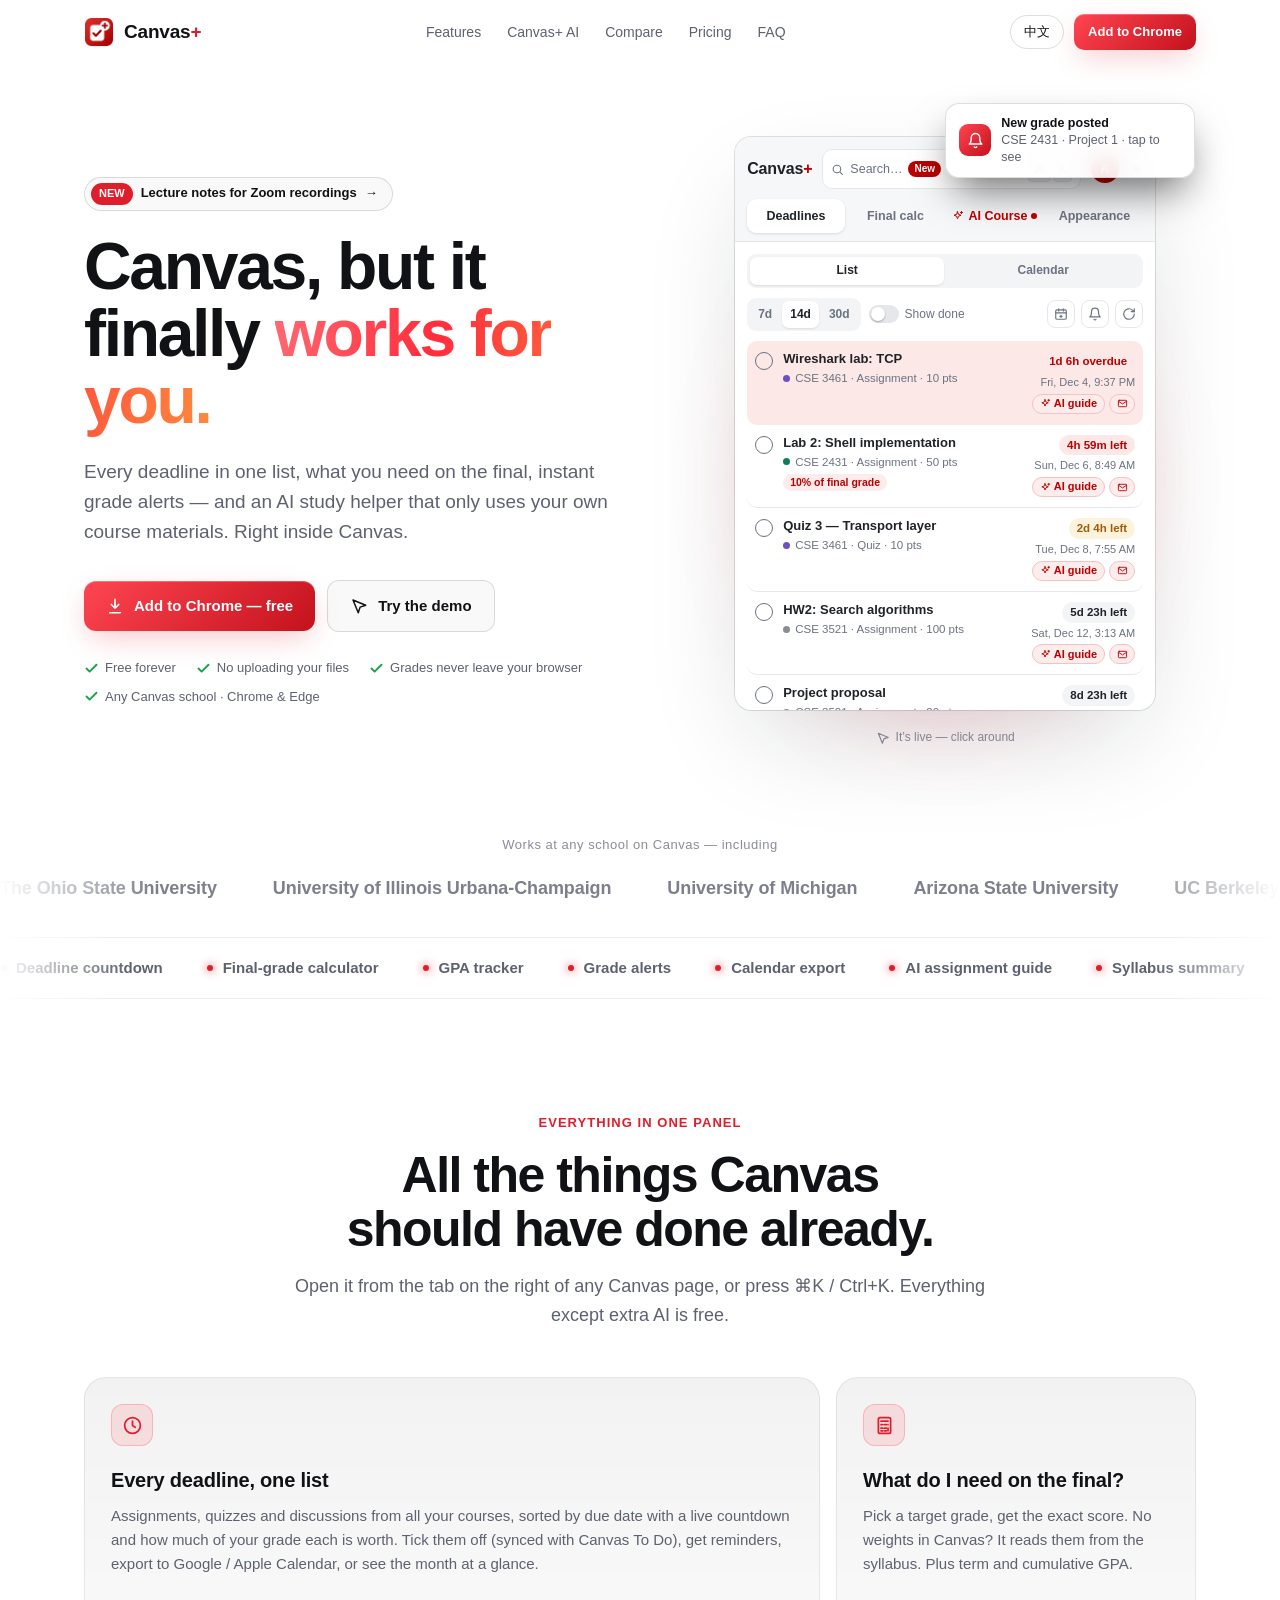
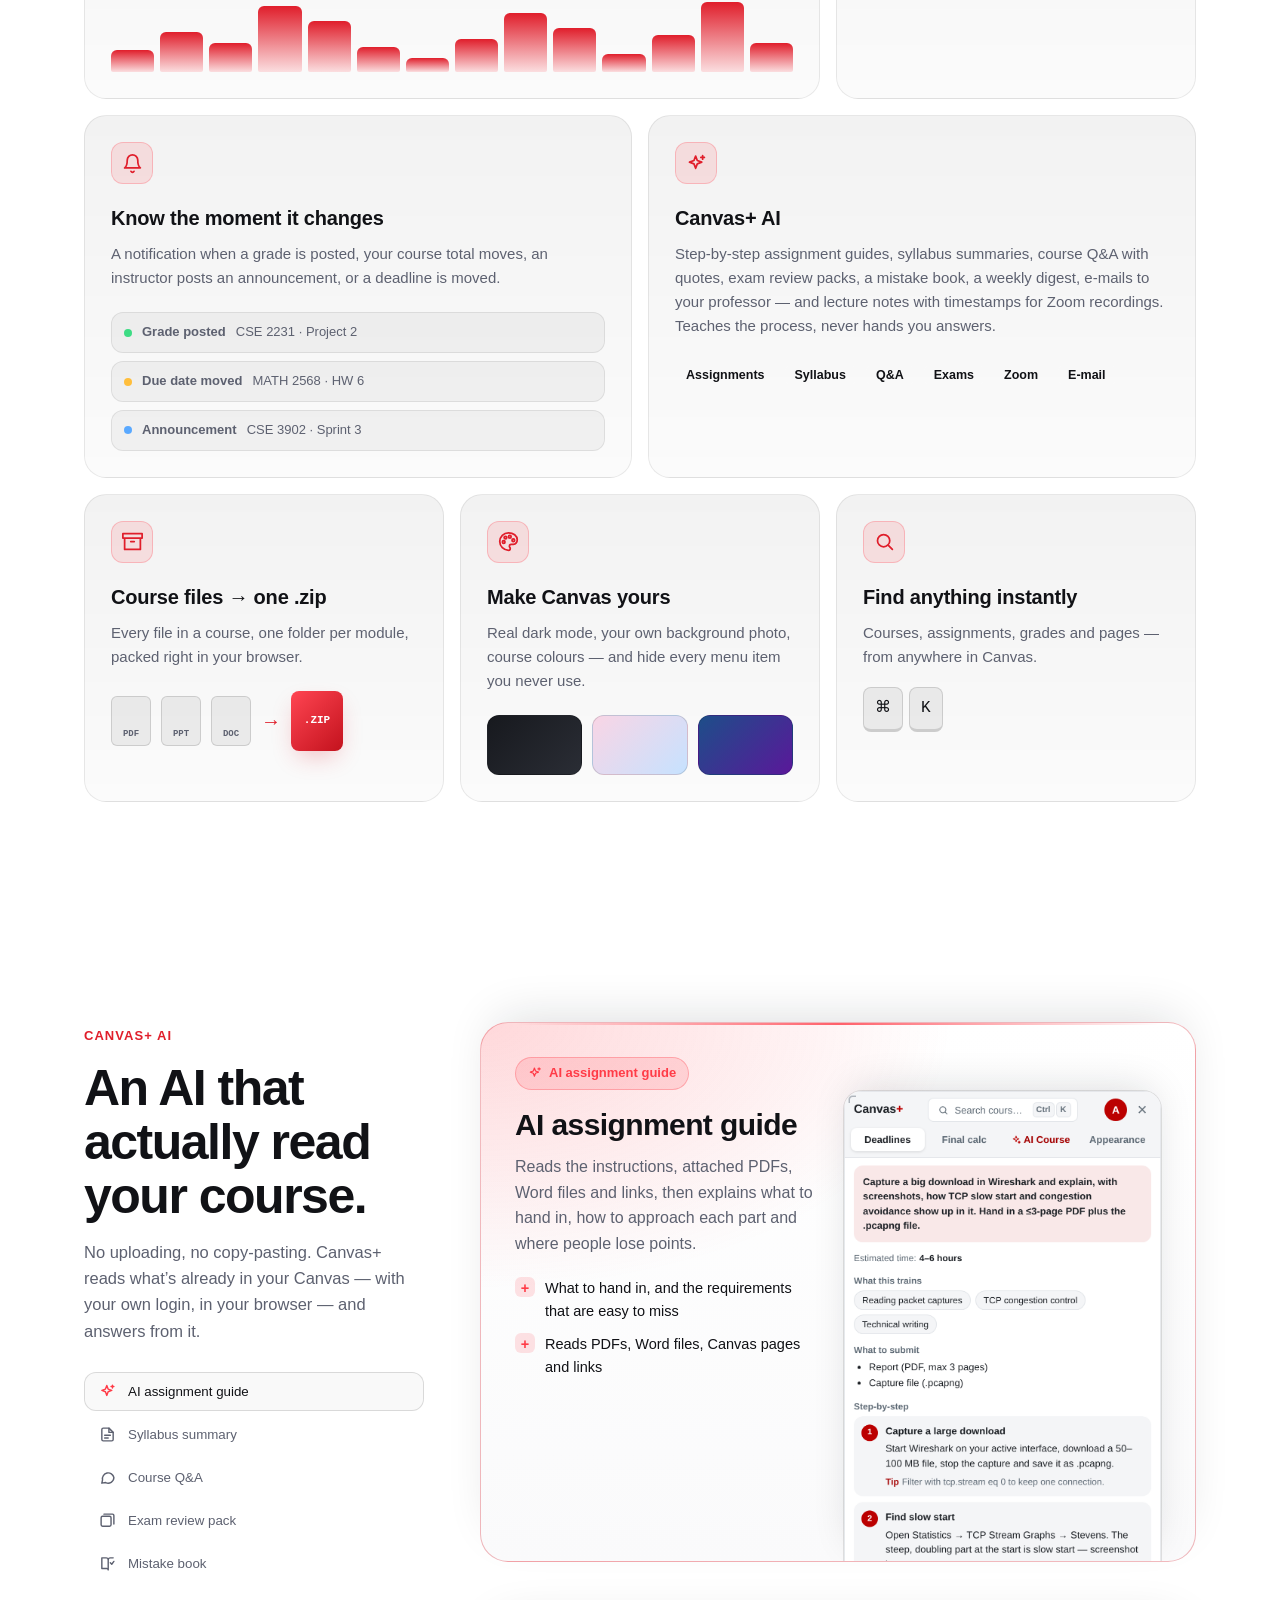
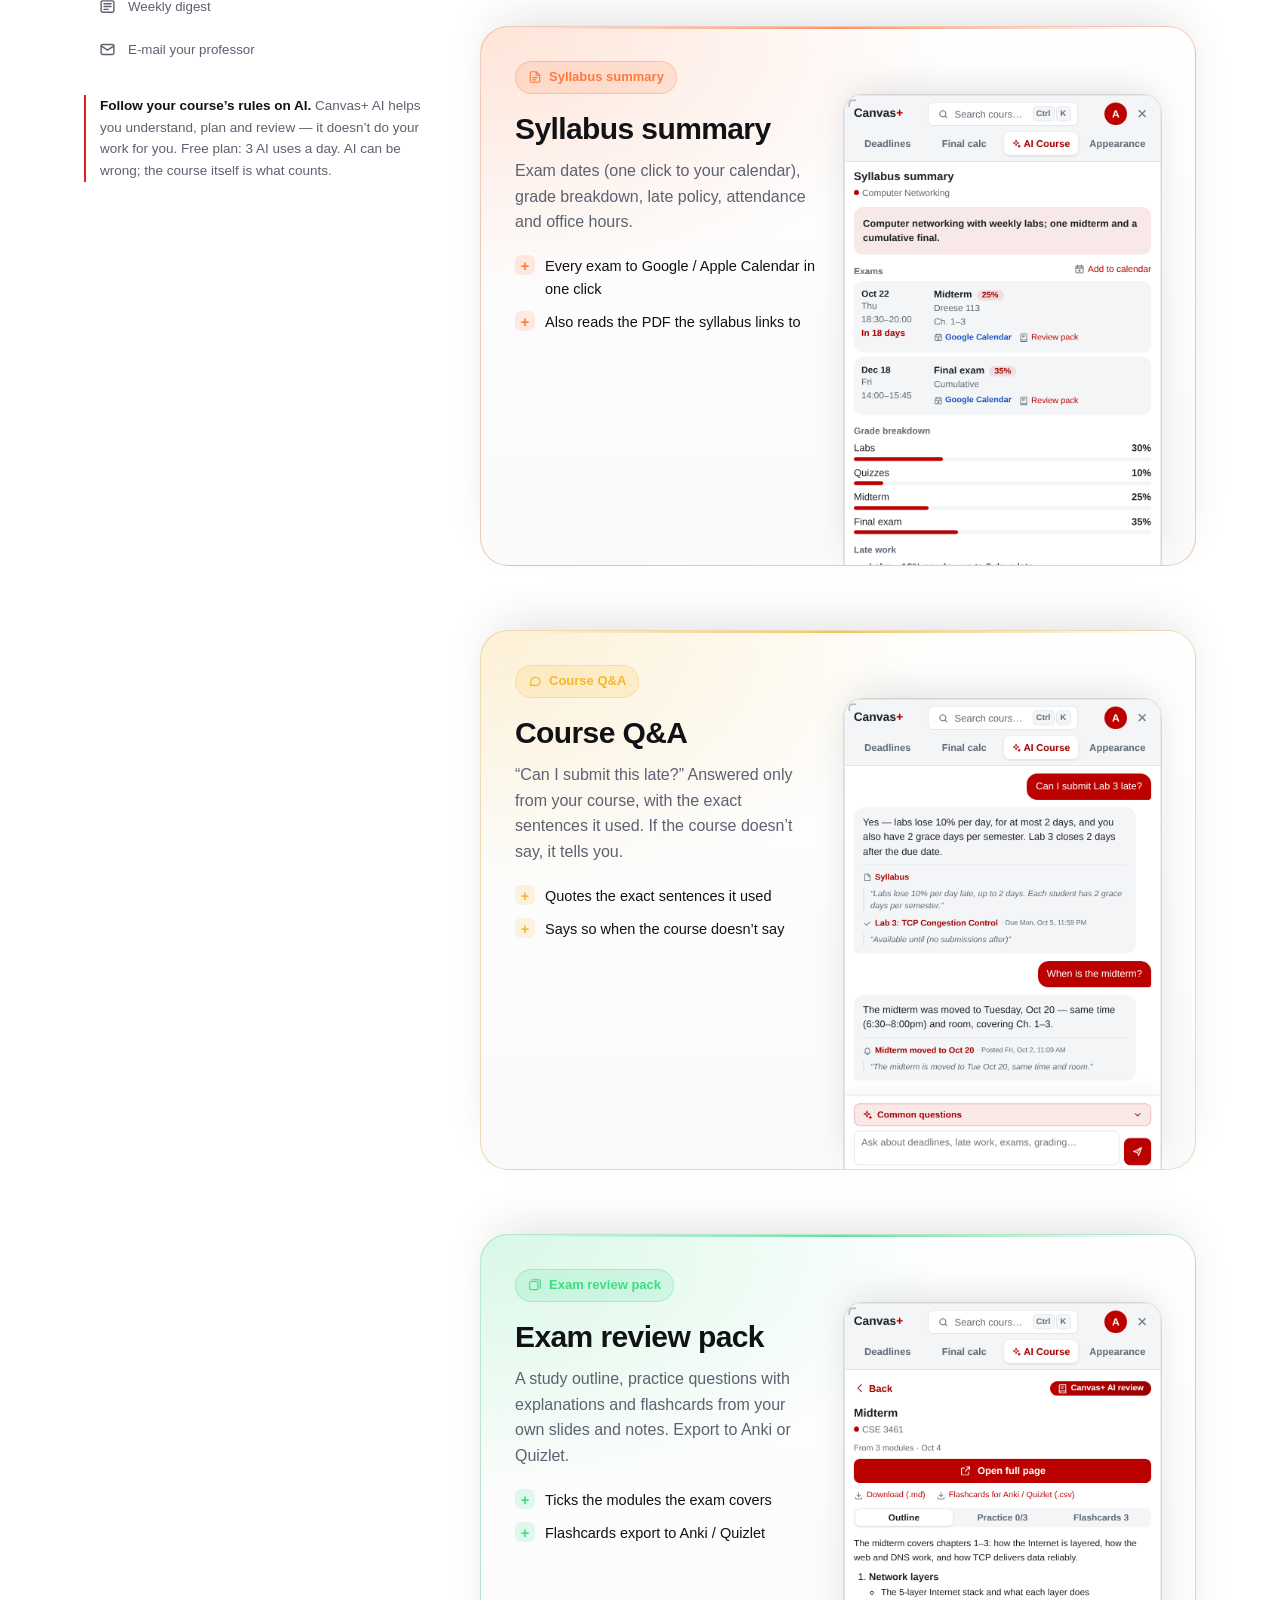
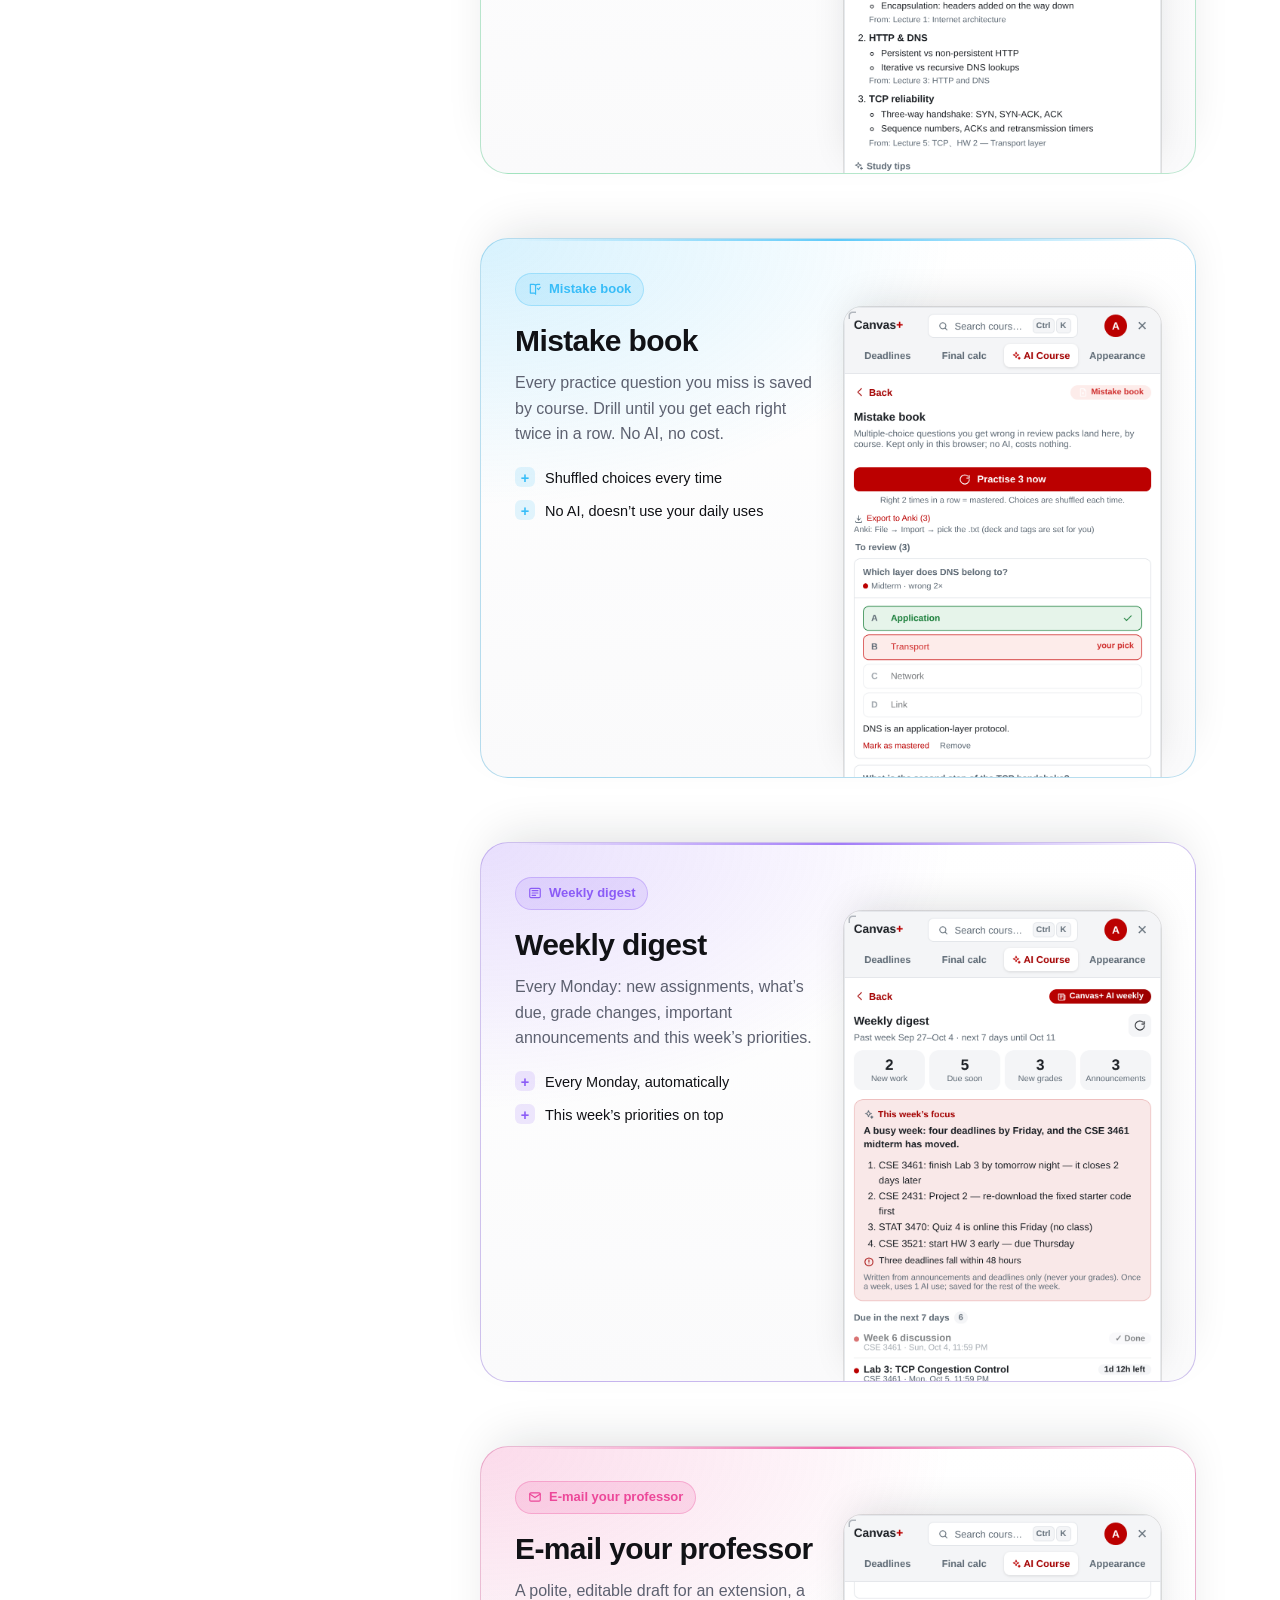
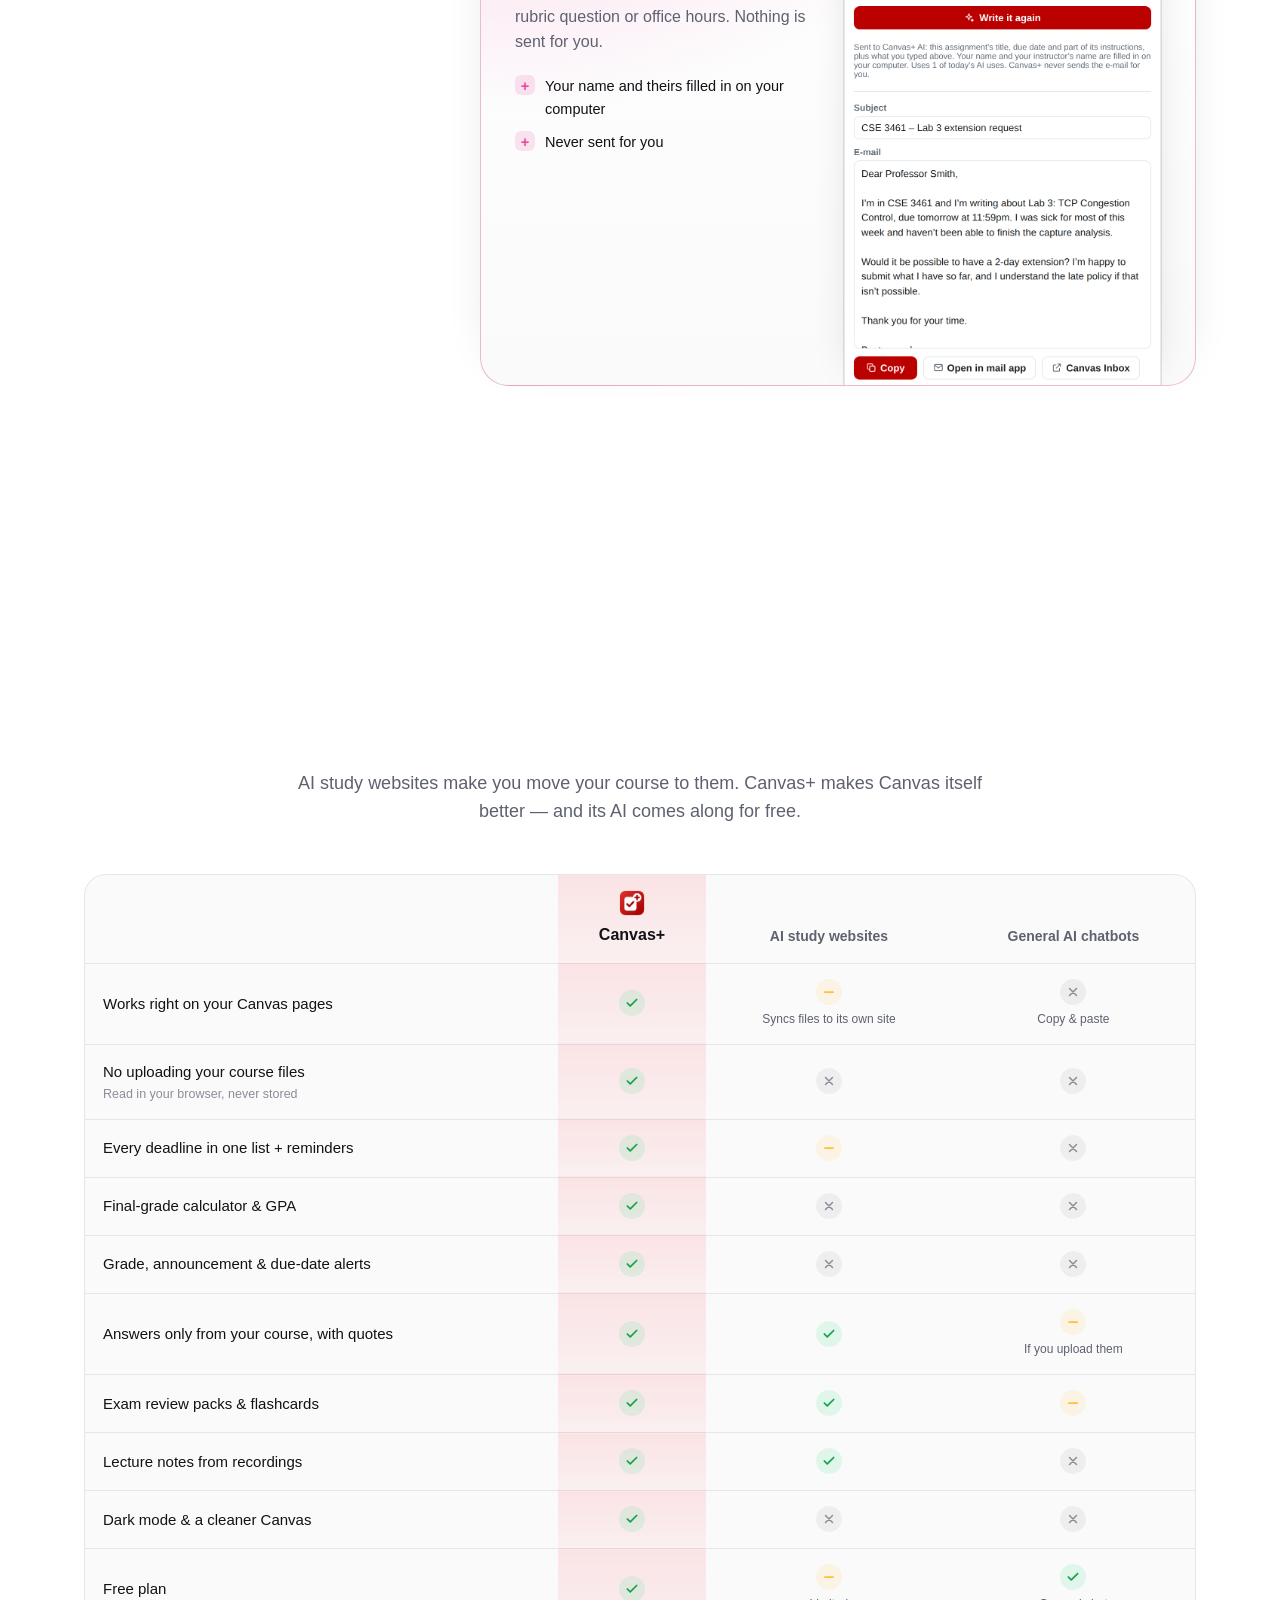
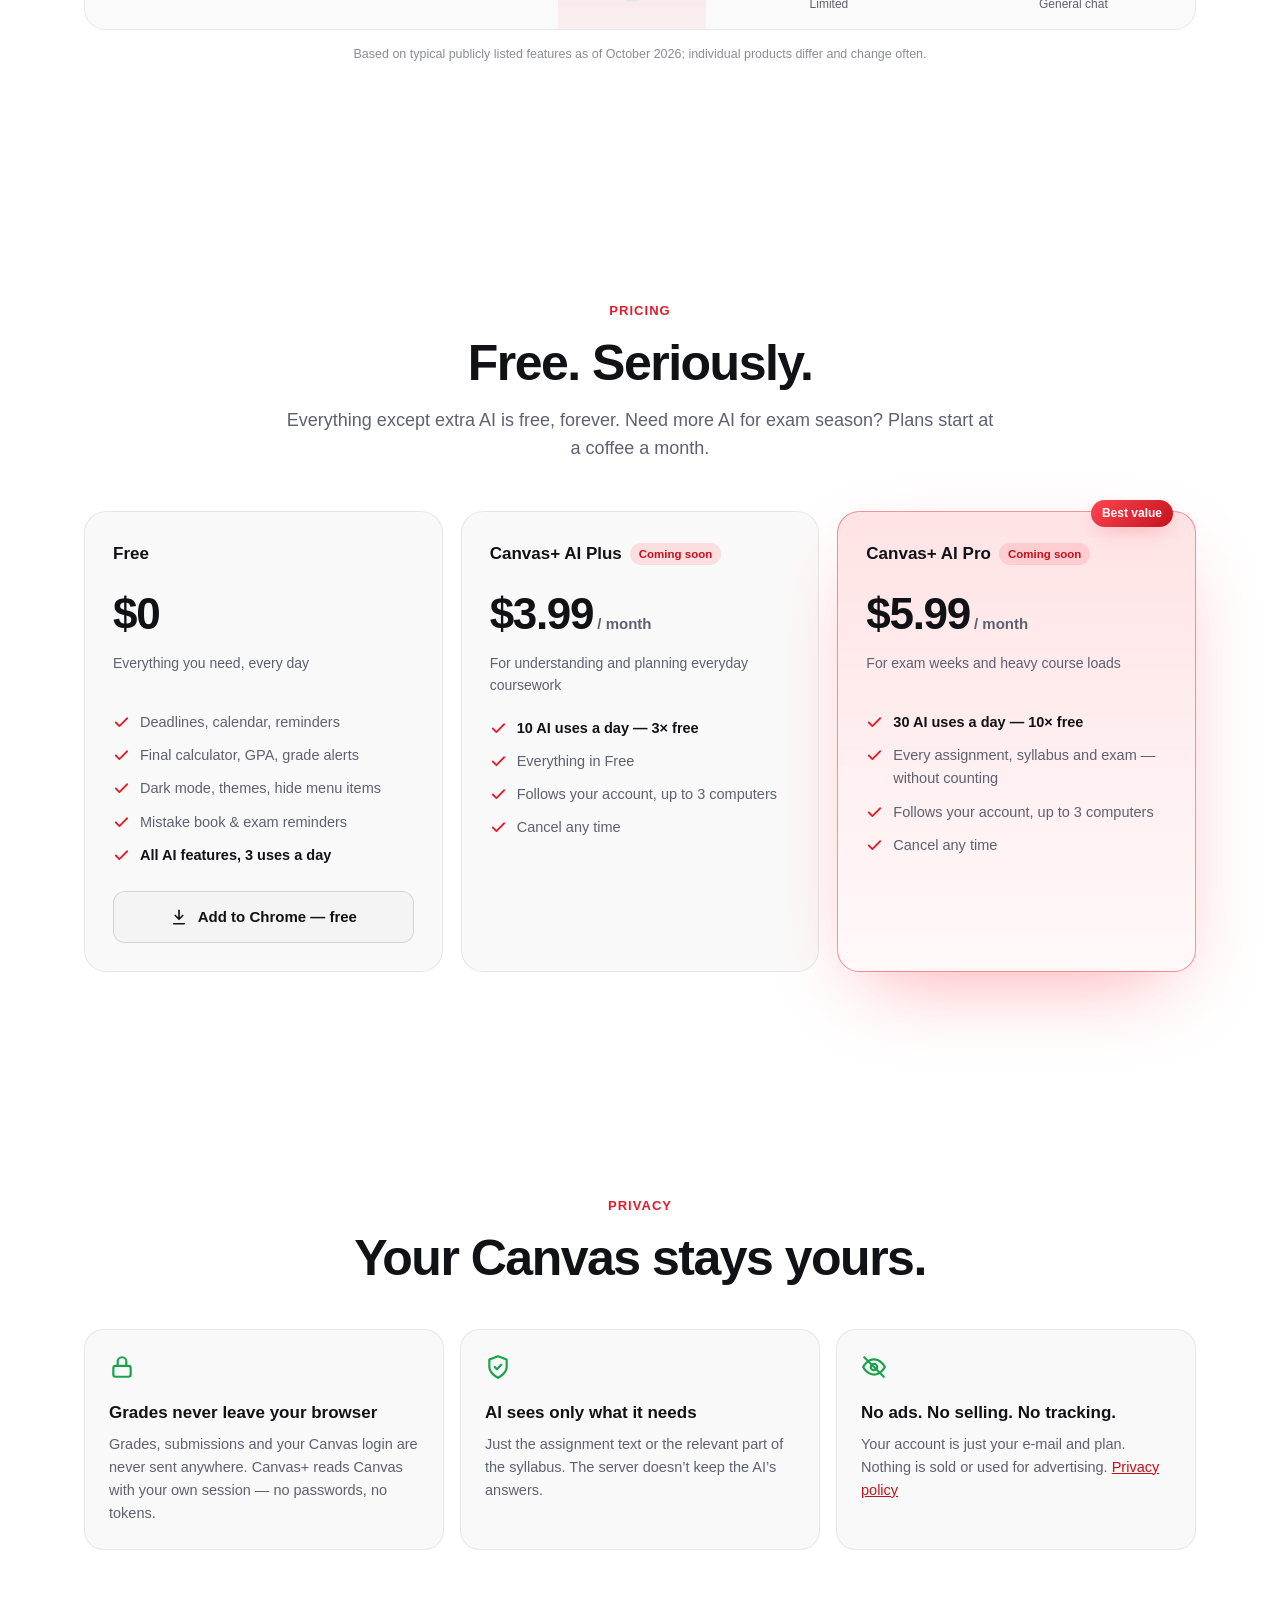
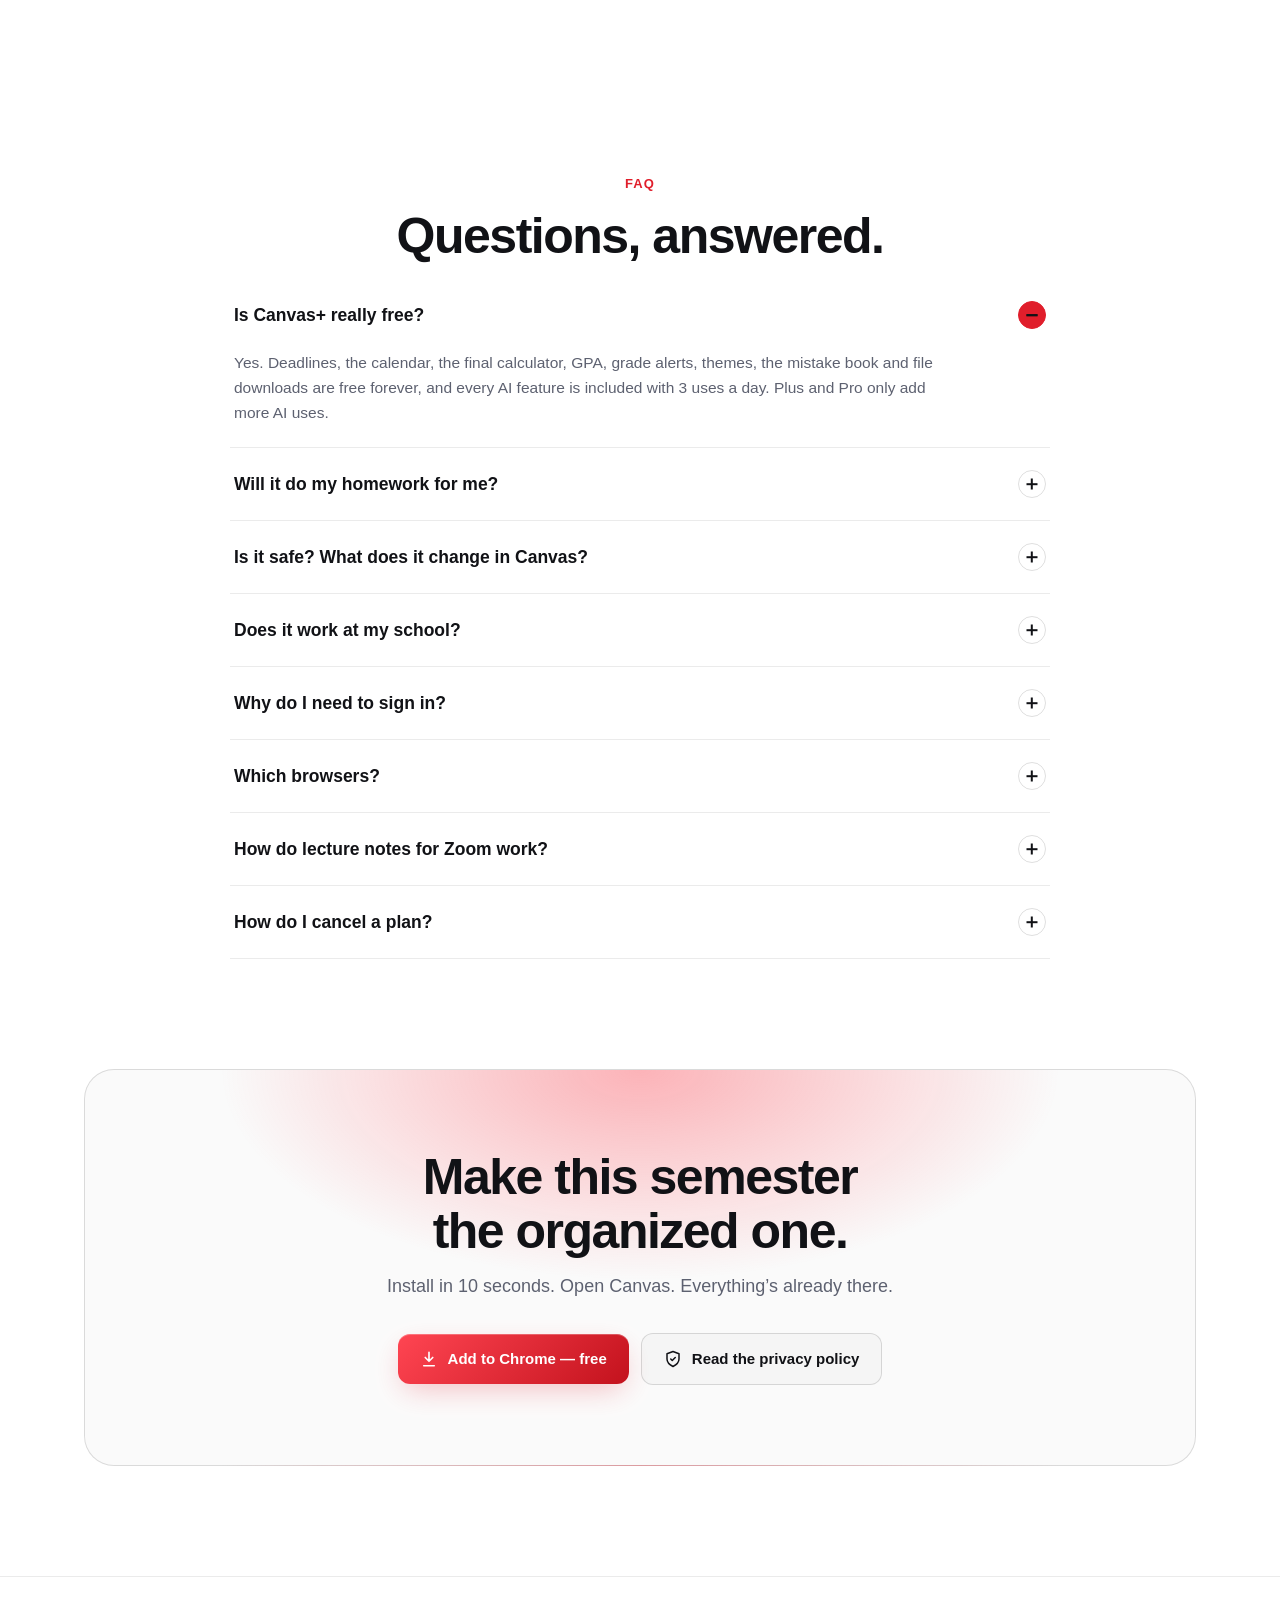
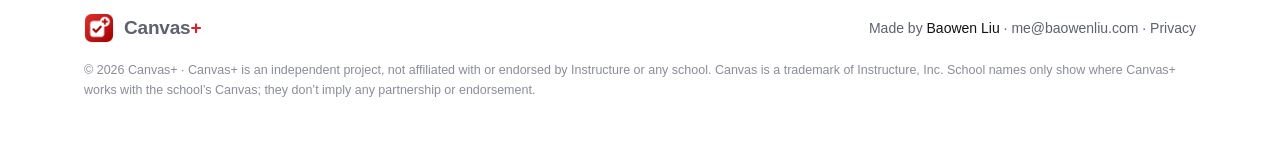
==== commit d8caf92a: "Canvas+ website: cache-bust site.js" ====
--- a/canvas-plus/index.html
+++ b/canvas-plus/index.html
@@ -612,6 +612,6 @@
     <span><span class="en">Made by</span><span class="zh">作者</span> <a href="https://www.baowenliu.com" style="color:var(--fg)">Baowen Liu</a> · <a href="mailto:me@baowenliu.com">me@baowenliu.com</a> · <a href="privacy.html"><span class="en">Privacy</span><span class="zh">隐私说明</span></a></span></div>
   <p class="legal">© 2026 Canvas+ · <span class="en">Canvas+ is an independent project, not affiliated with or endorsed by Instructure or any school. Canvas is a trademark of Instructure, Inc. School names only show where Canvas+ works with the school’s Canvas; they don’t imply any partnership or endorsement.</span><span class="zh">Canvas+ 是独立项目，与 Instructure 和任何学校均无关联，也未获得其认可。Canvas 是 Instructure, Inc. 的商标。页面上的学校名称仅表示 Canvas+ 可以在该校的 Canvas 上使用，不代表任何合作或认可。</span></p>
 </div></footer>
-<script src="site.js"></script>
+<script src="site.js?v=4ed30577"></script>
 </body>
 </html>
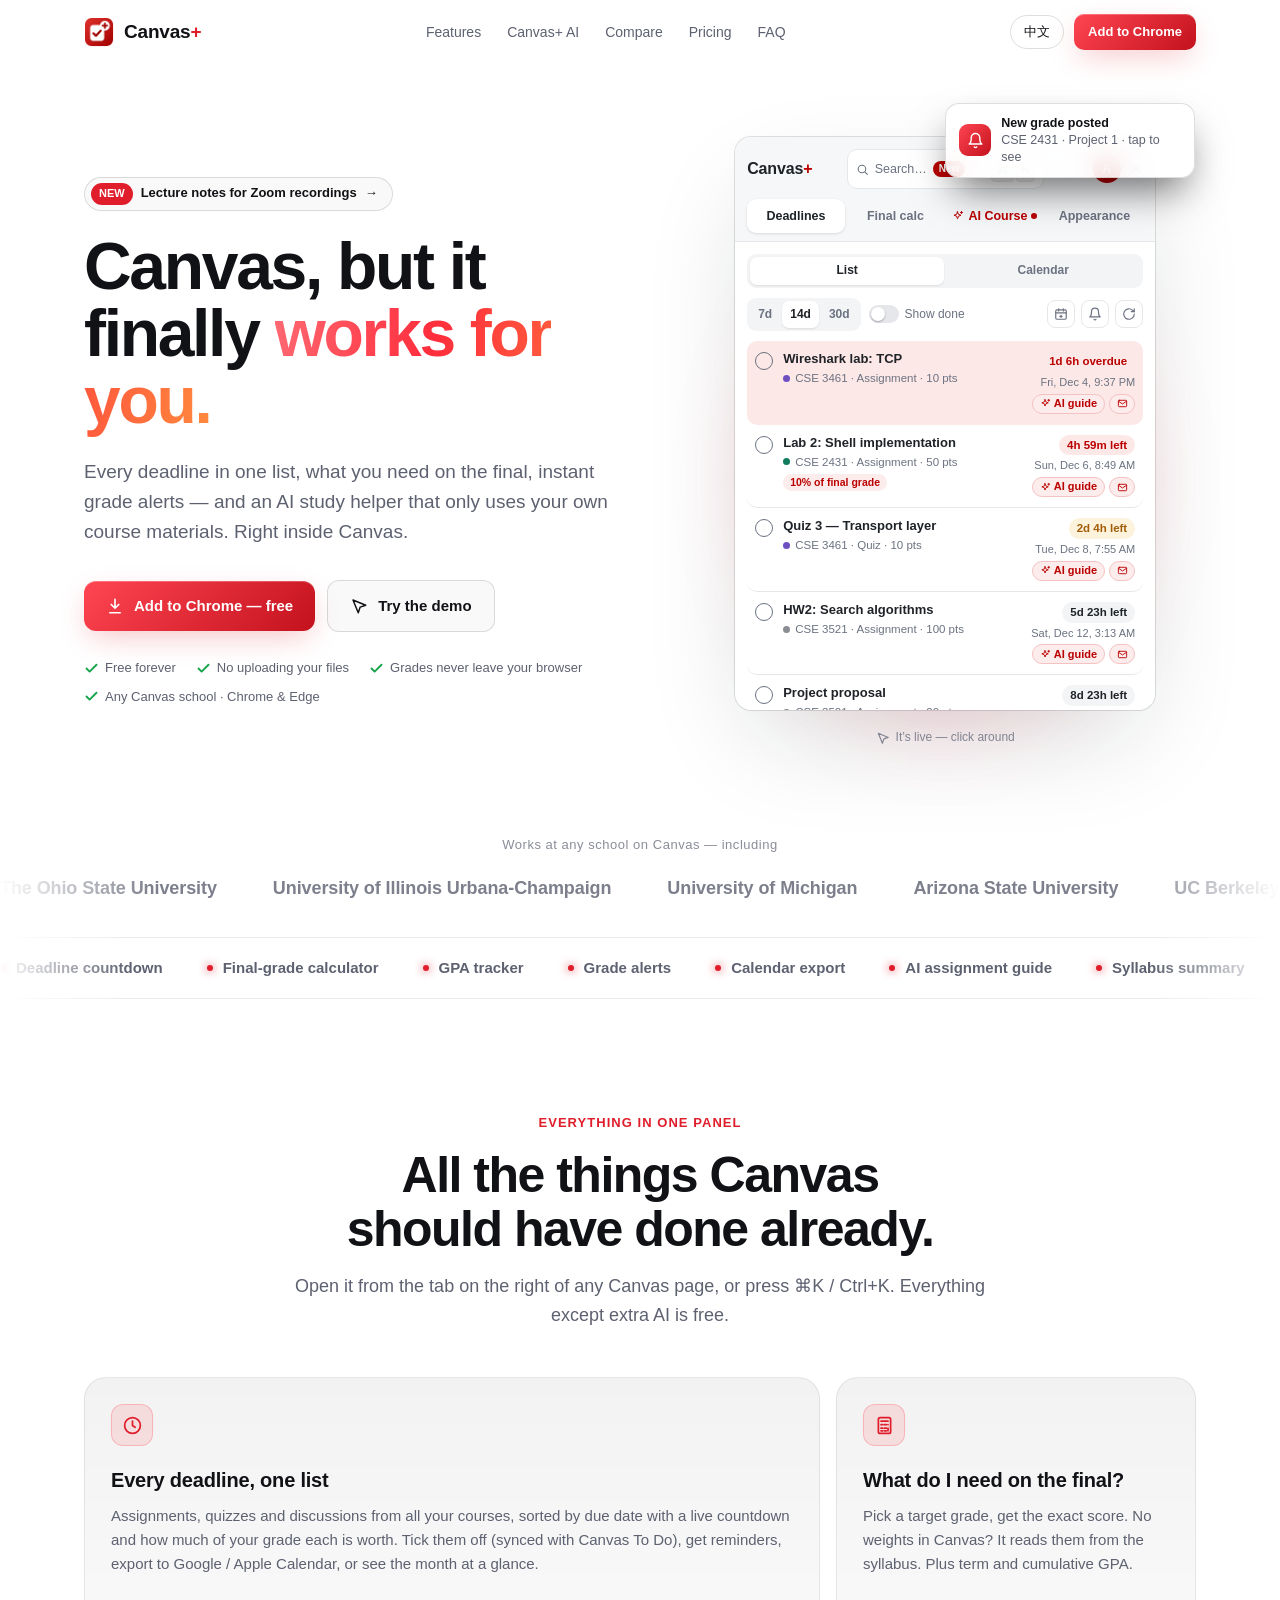
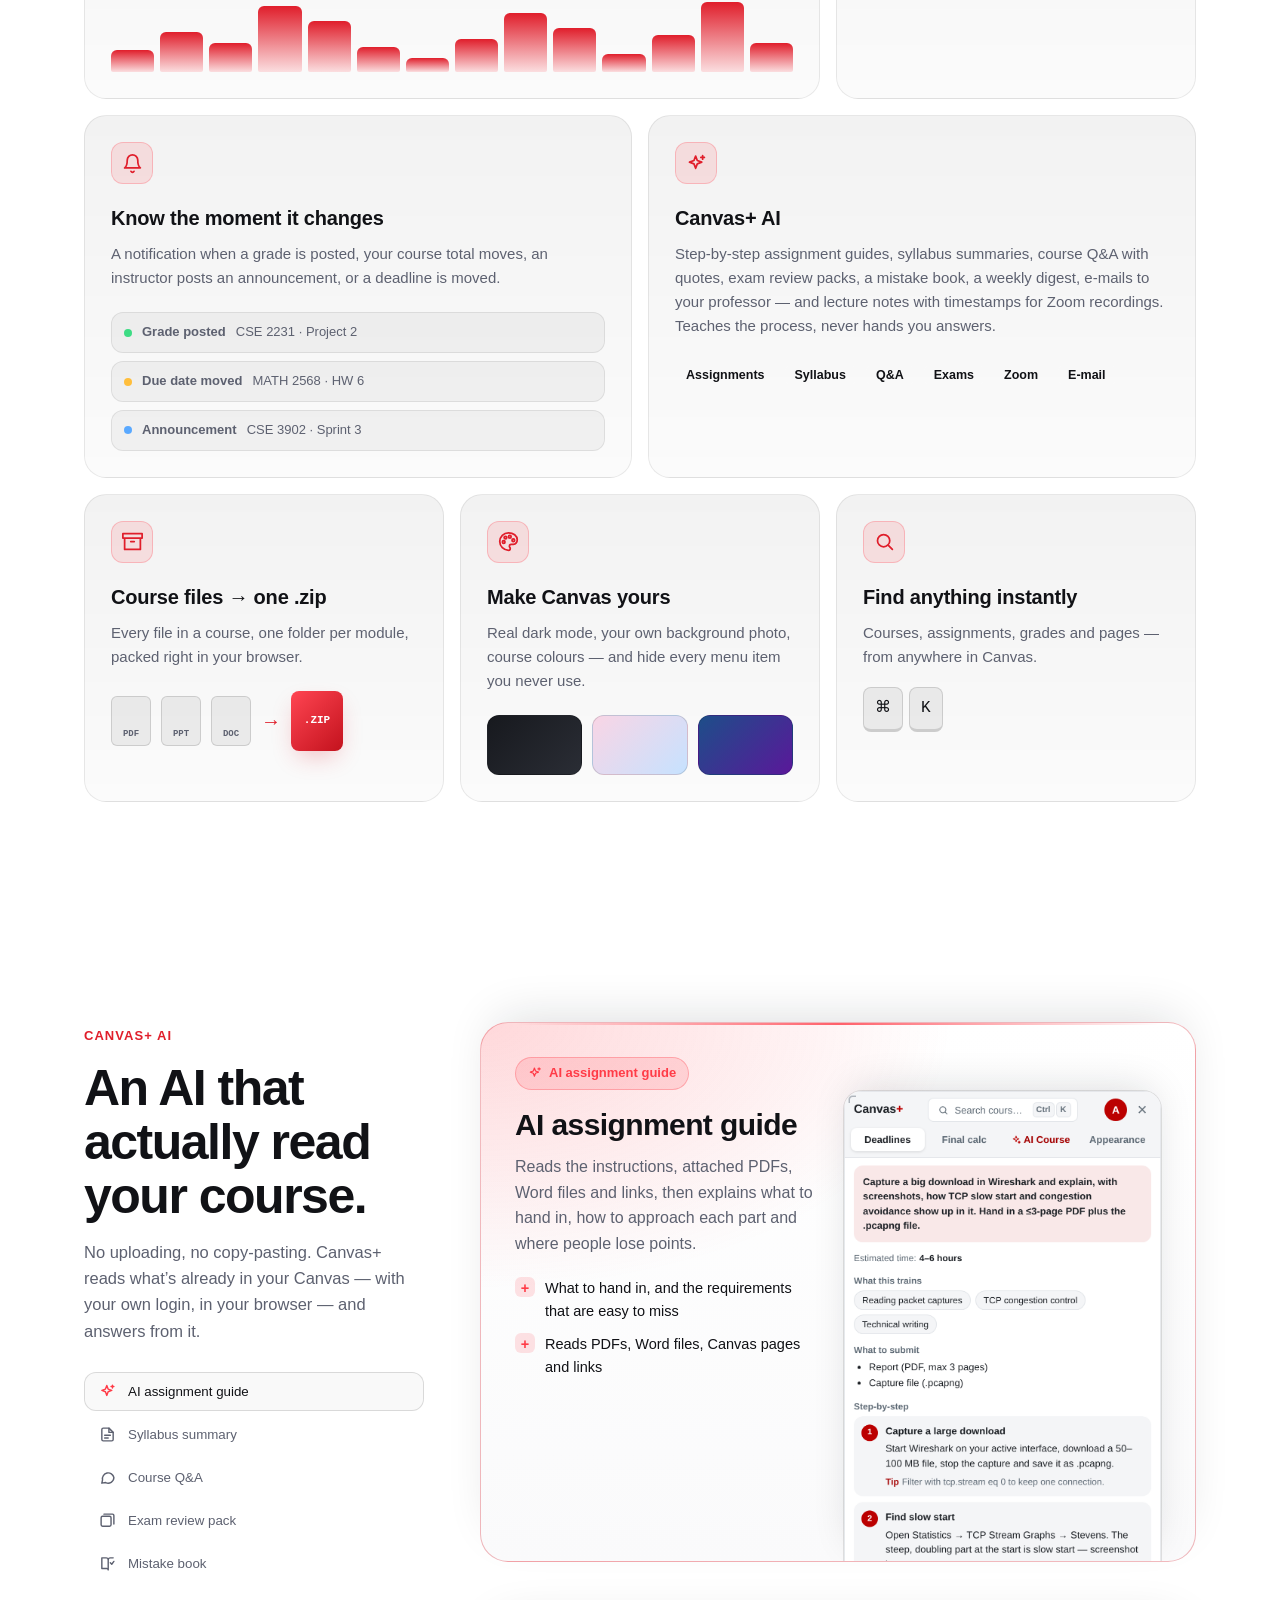
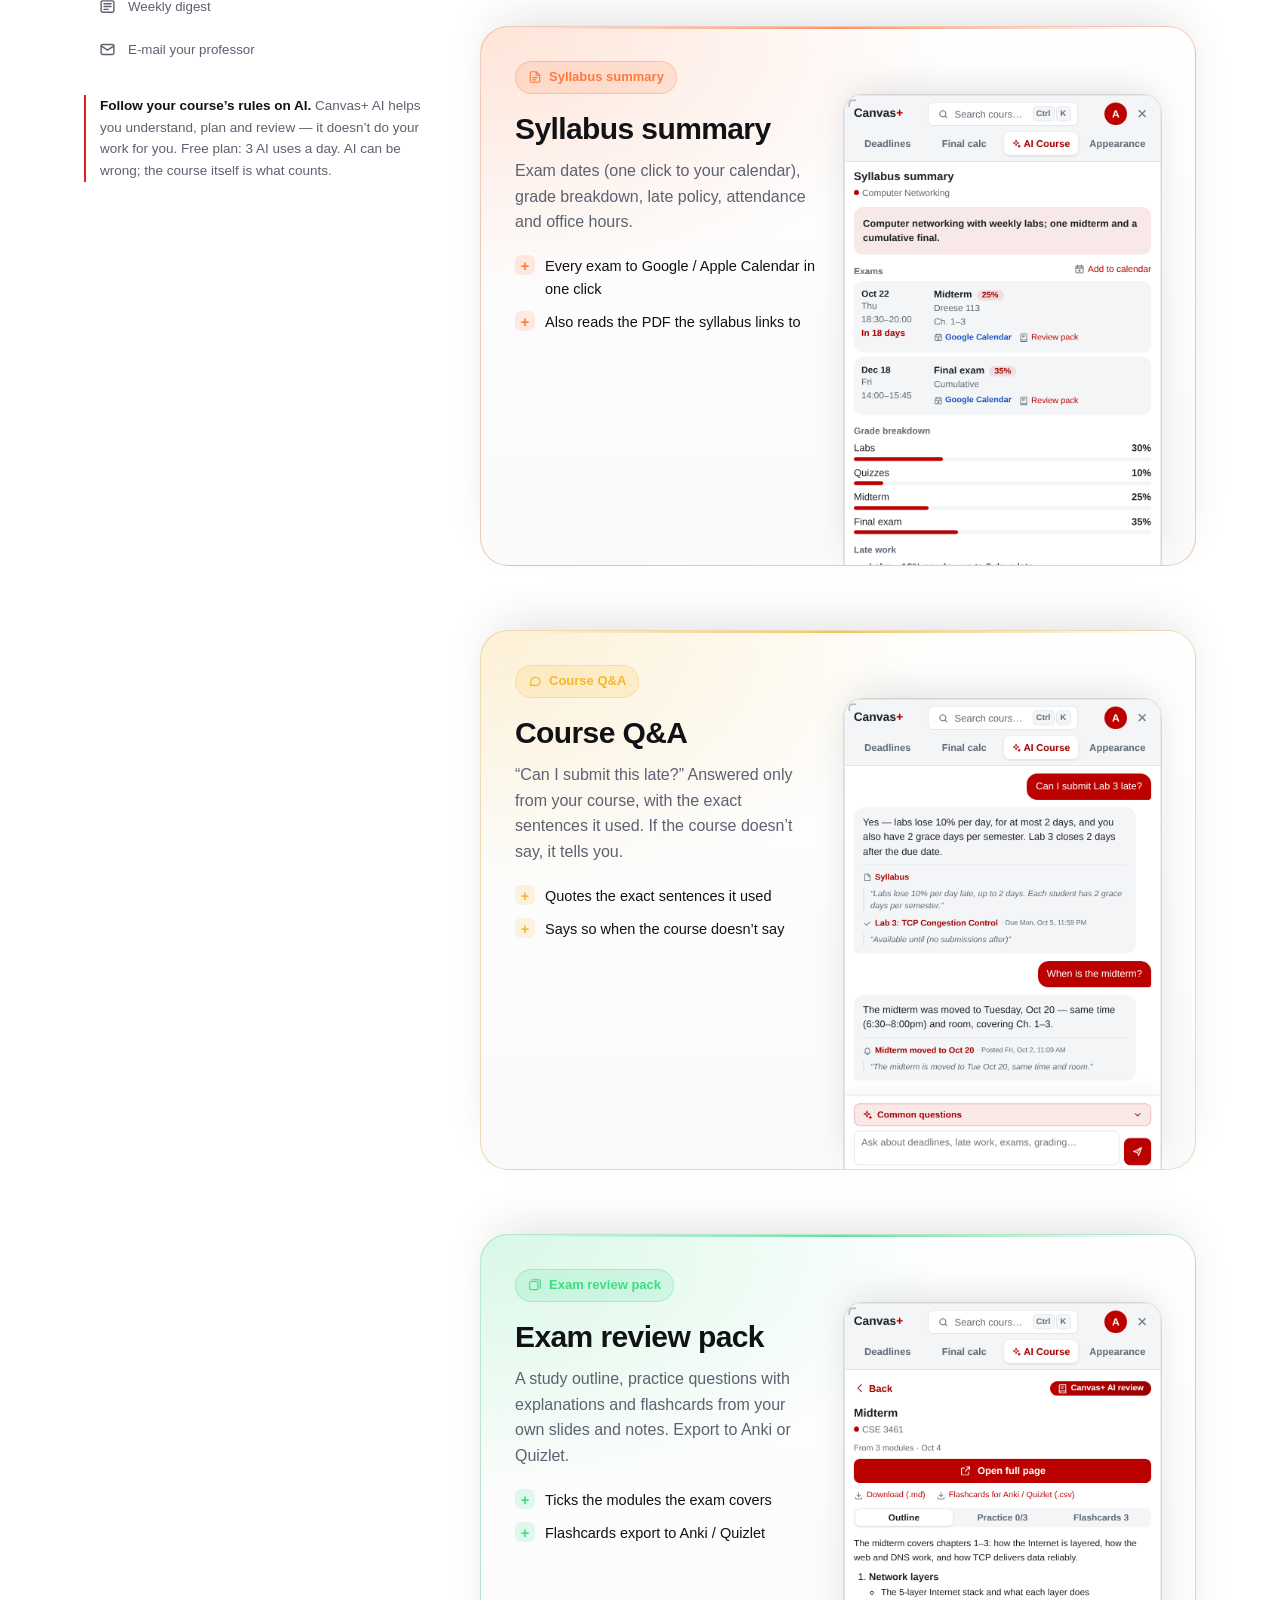
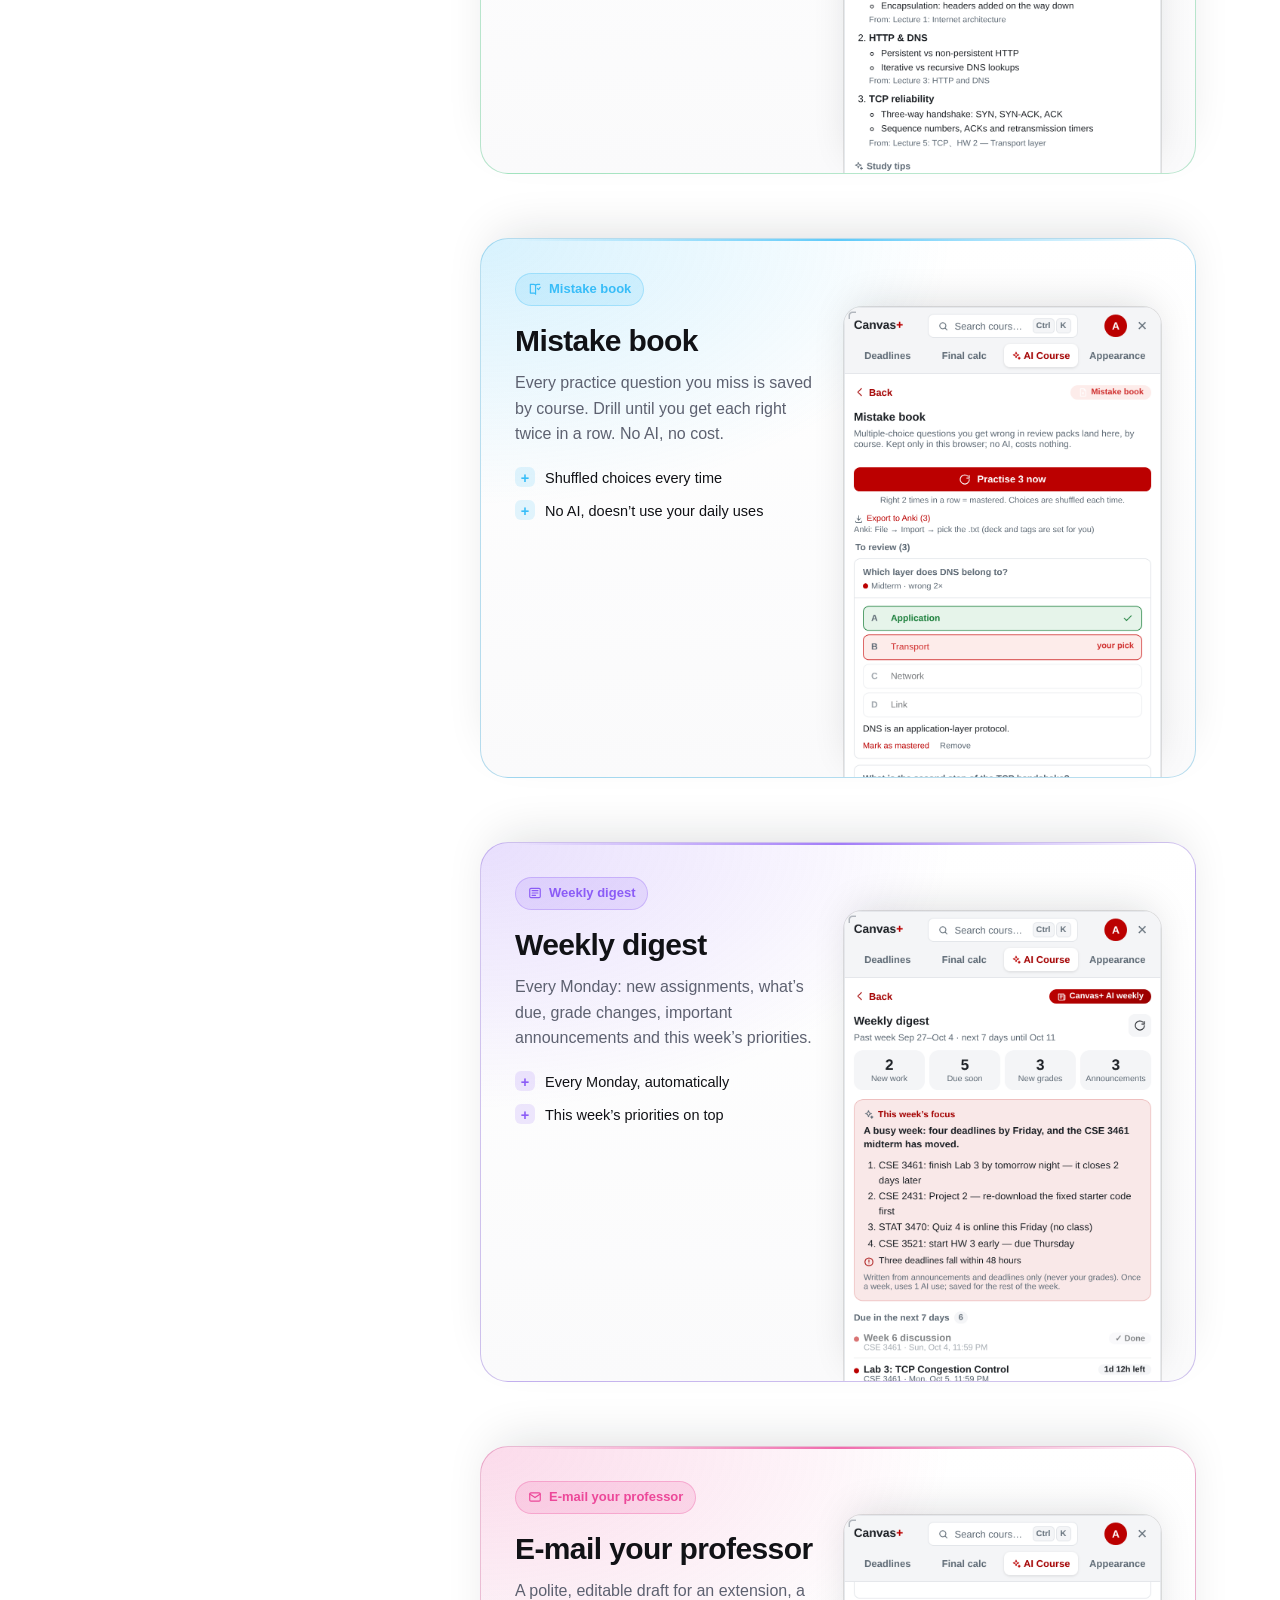
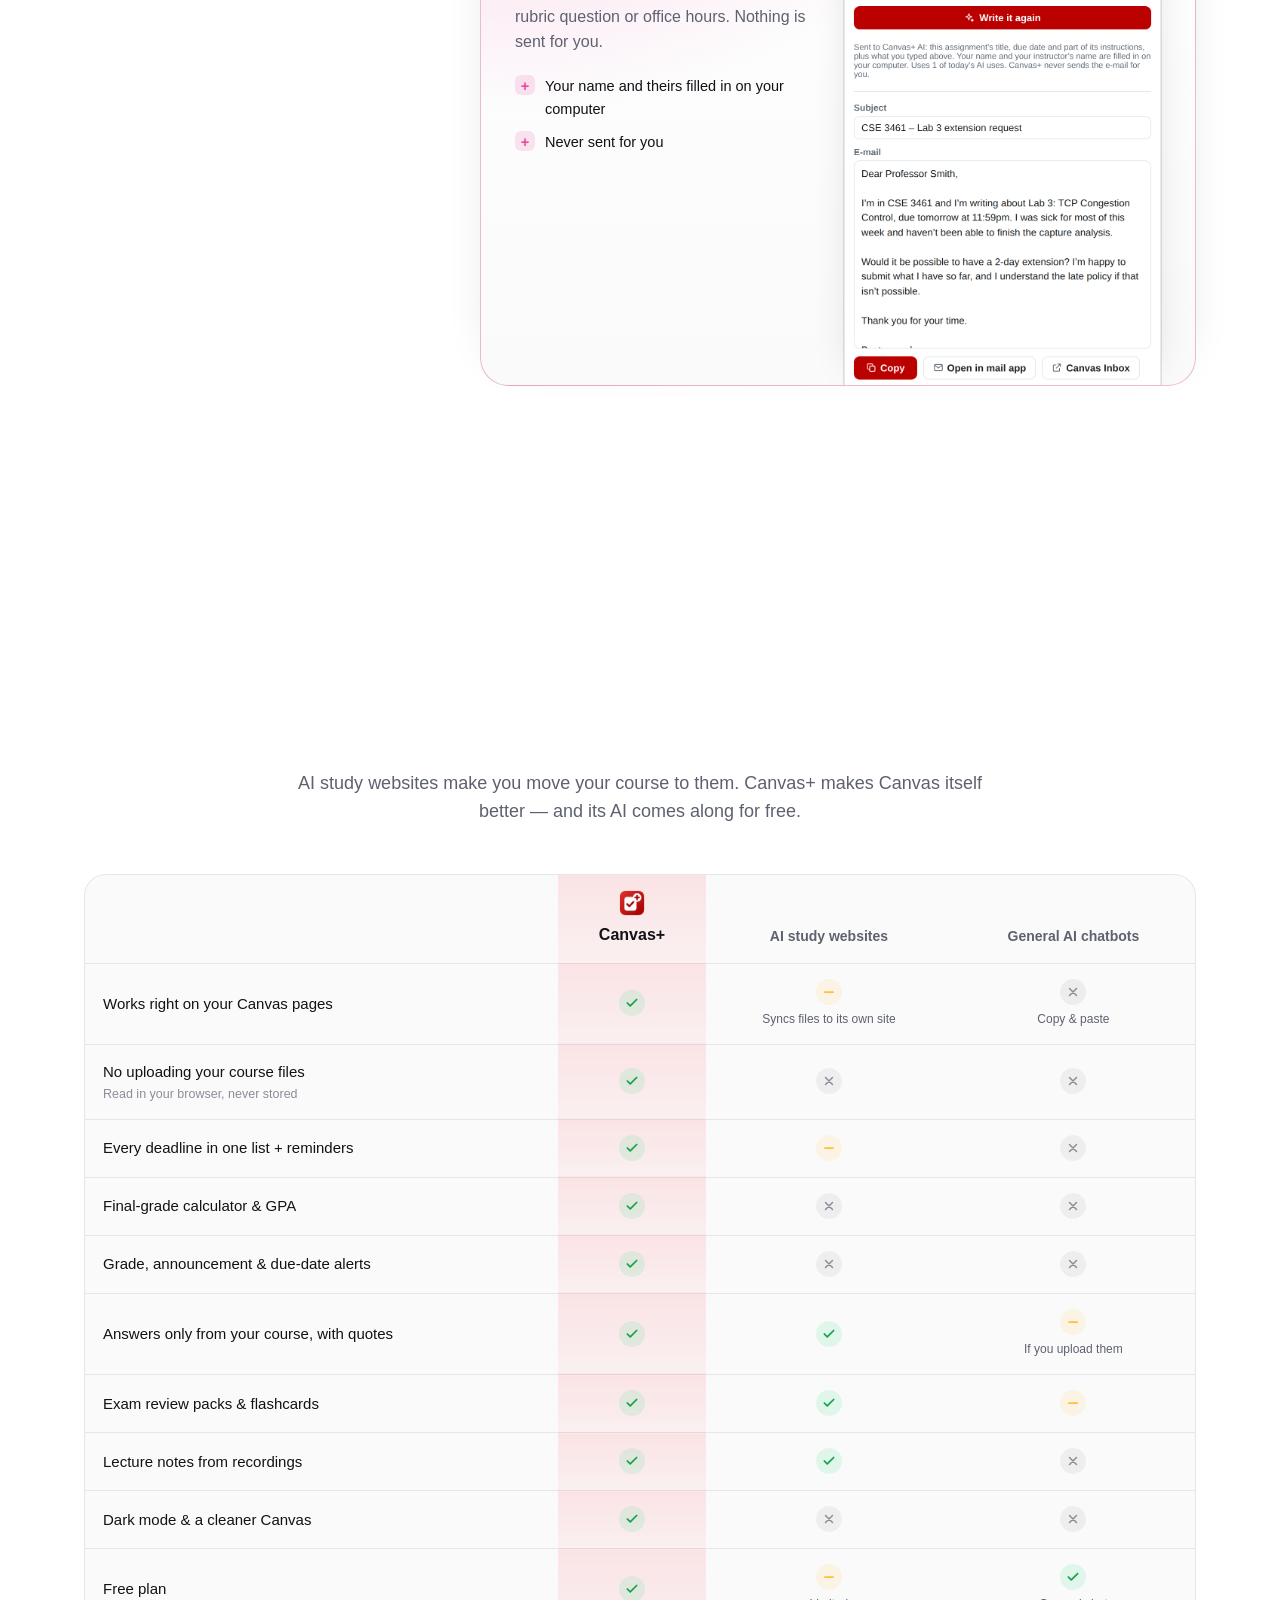
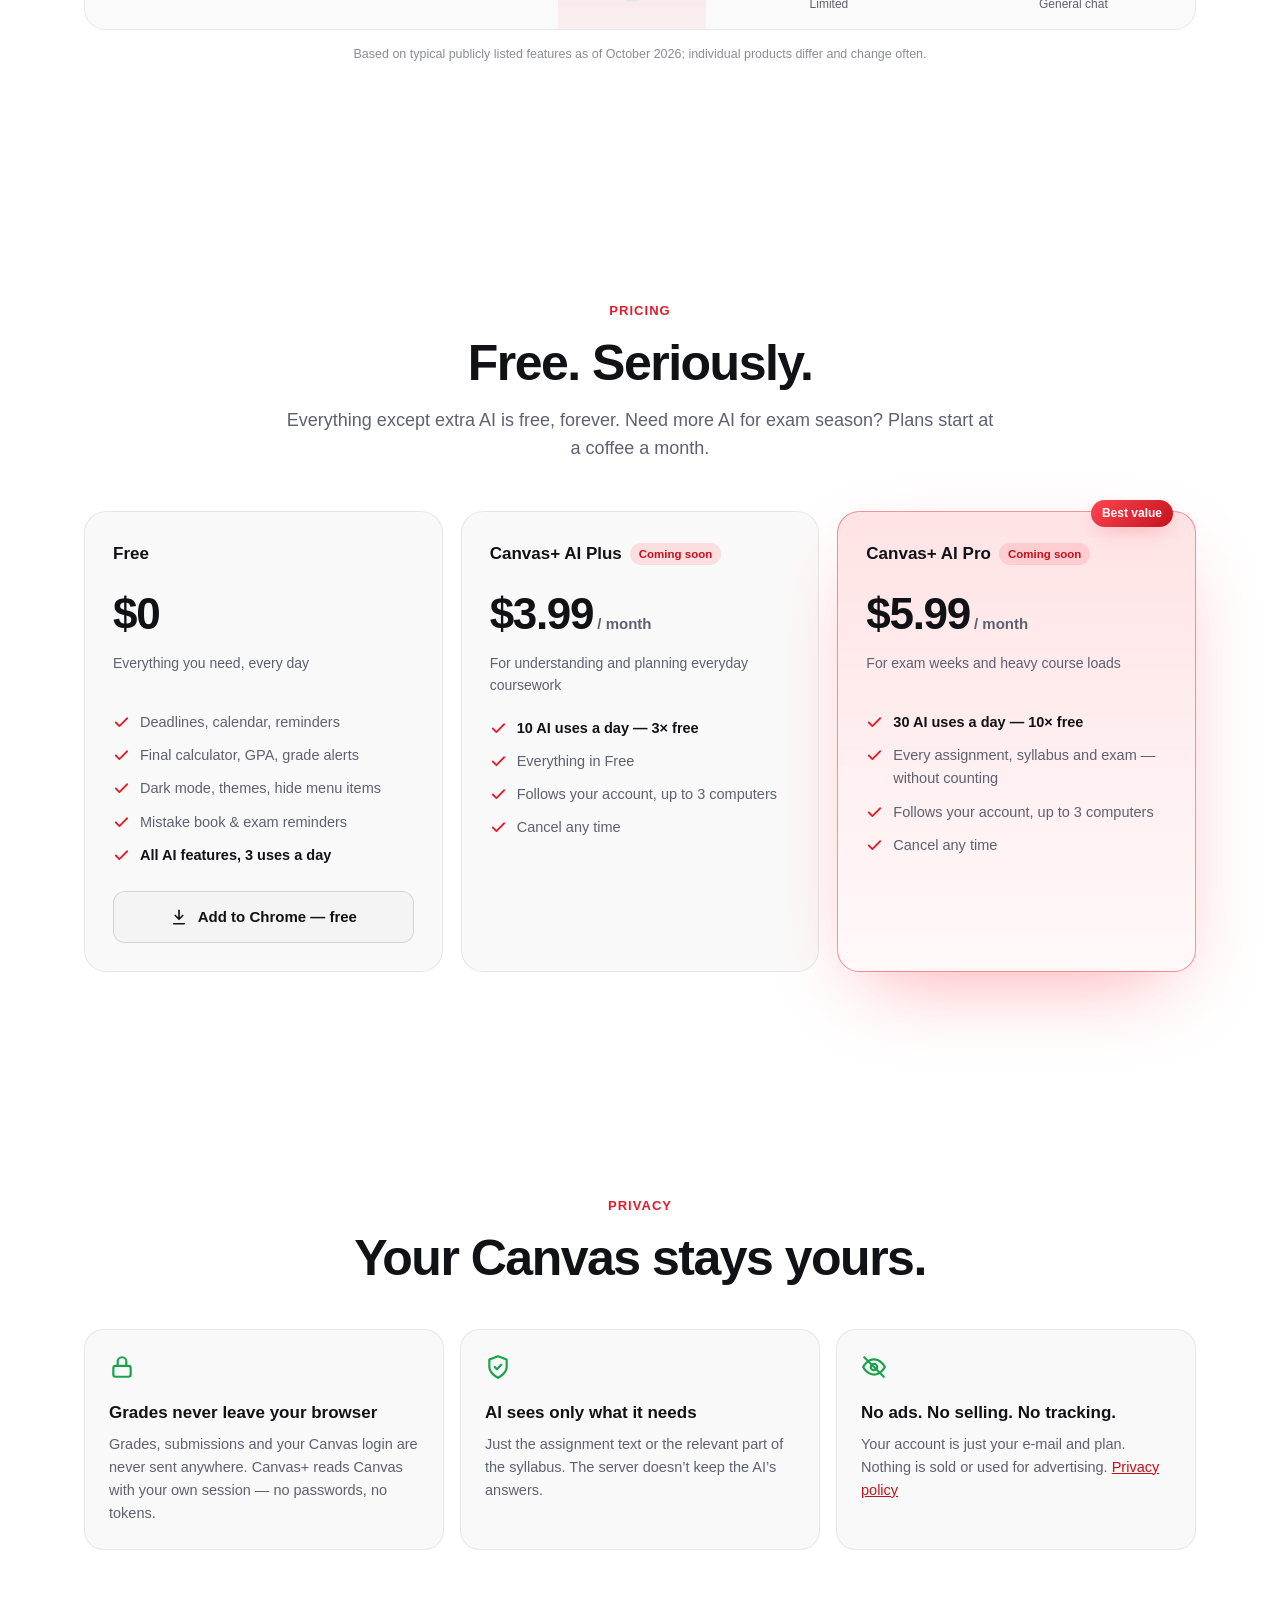
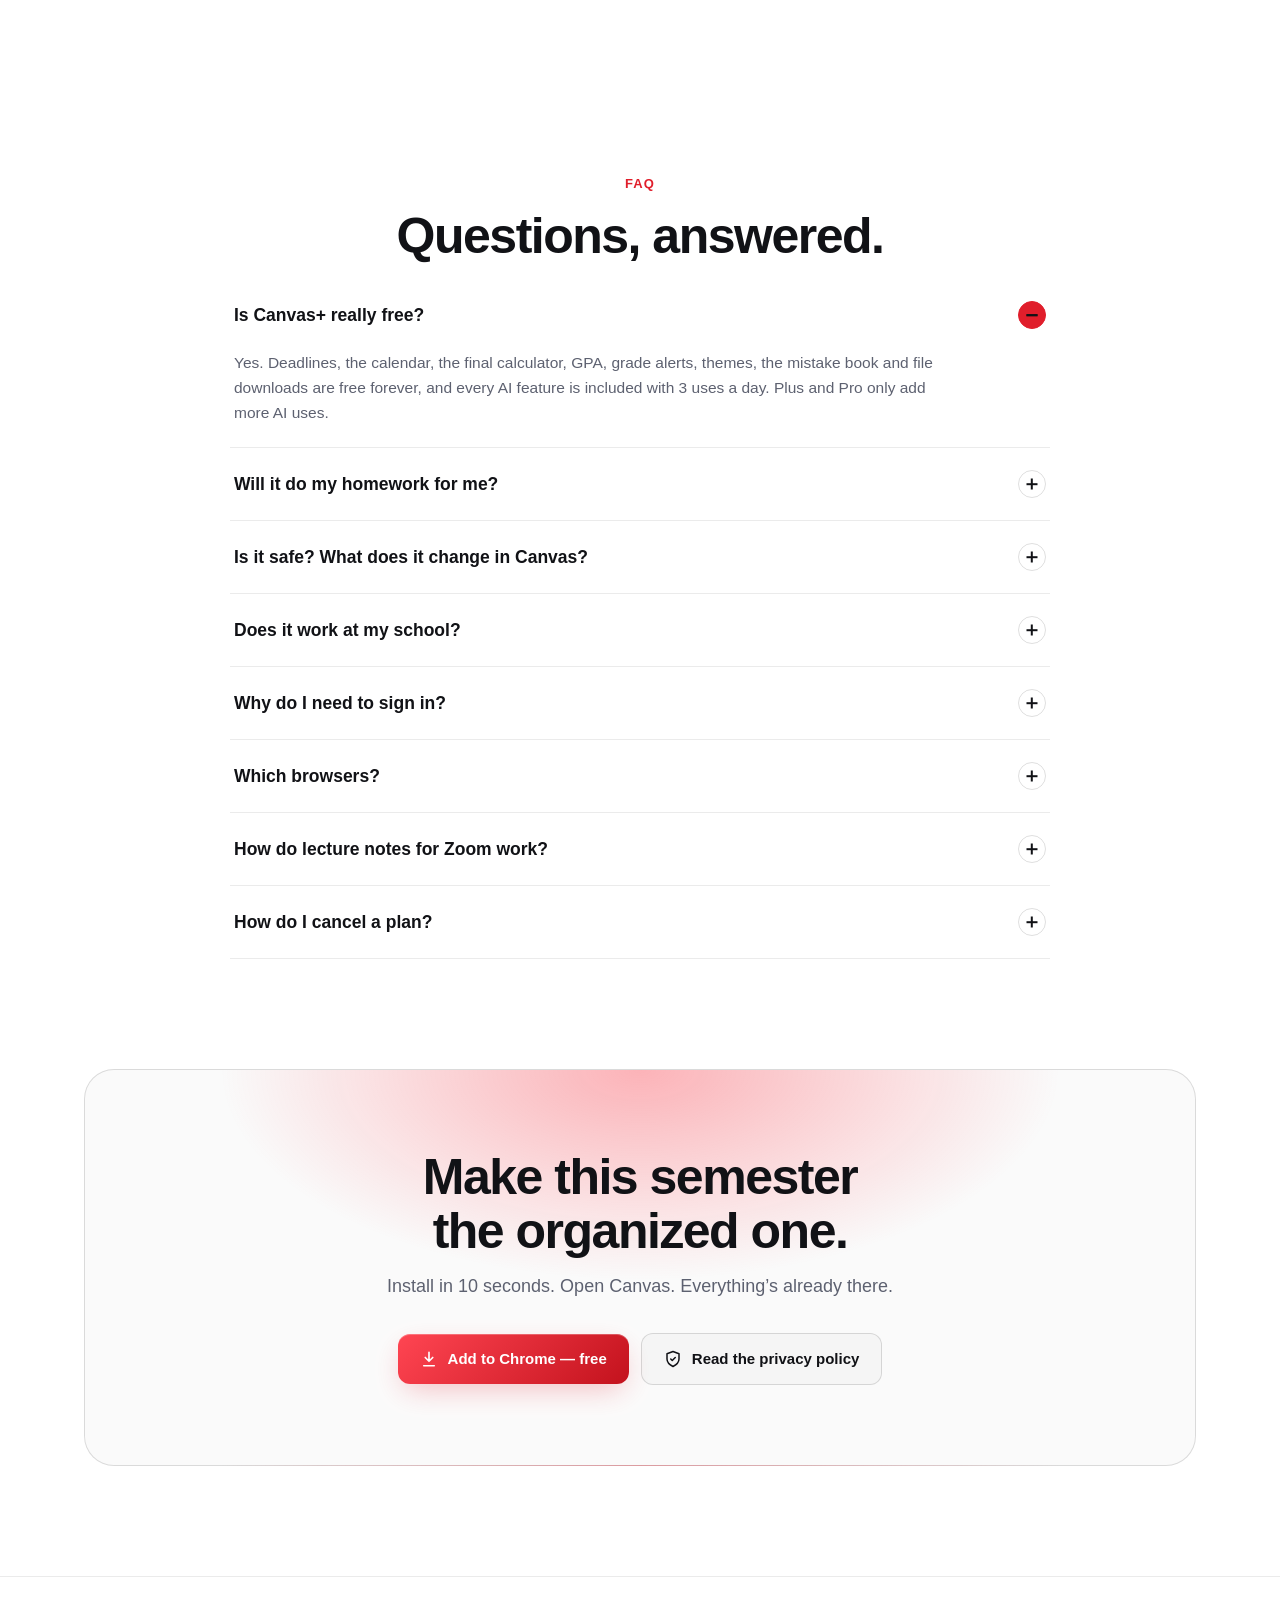
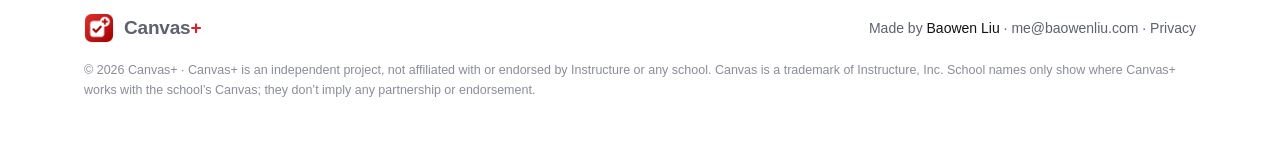
==== commit 4872f18c: "Demo: align search with tabs" ====
--- a/canvas-plus/index.html
+++ b/canvas-plus/index.html
@@ -103,7 +103,10 @@
   .demo button { font: inherit; color: inherit; }
   .demo svg { display: block; }
   .p-head { background: var(--p-head); border-bottom: 1px solid var(--p-line); padding: 12px 12px 8px; transition: background .35s, border-color .35s; }
-  .p-row { display: flex; align-items: center; gap: 10px; }
+  /* Same 4 columns as the tabs below: the search box runs from the left edge of tab 2 to the right edge of tab 3. */
+  .p-row { display: grid; grid-template-columns: repeat(4, 1fr); gap: 2px; align-items: center; }
+  .p-row .p-search { grid-column: 2 / 4; }
+  .p-end { display: flex; align-items: center; justify-content: flex-end; gap: 8px; }
   .p-brand { font-weight: 800; font-size: 16px; letter-spacing: -.01em; white-space: nowrap; }
   .p-brand b { color: var(--p-acc); }
   .p-search { flex: 1; min-width: 0; display: flex; align-items: center; gap: 6px; background: var(--p-bg); border: 1px solid var(--p-line); border-radius: 10px; padding: 6px 8px; color: var(--p-muted); font-size: 12.5px; white-space: nowrap; overflow: hidden; }
@@ -612,6 +615,6 @@
     <span><span class="en">Made by</span><span class="zh">作者</span> <a href="https://www.baowenliu.com" style="color:var(--fg)">Baowen Liu</a> · <a href="mailto:me@baowenliu.com">me@baowenliu.com</a> · <a href="privacy.html"><span class="en">Privacy</span><span class="zh">隐私说明</span></a></span></div>
   <p class="legal">© 2026 Canvas+ · <span class="en">Canvas+ is an independent project, not affiliated with or endorsed by Instructure or any school. Canvas is a trademark of Instructure, Inc. School names only show where Canvas+ works with the school’s Canvas; they don’t imply any partnership or endorsement.</span><span class="zh">Canvas+ 是独立项目，与 Instructure 和任何学校均无关联，也未获得其认可。Canvas 是 Instructure, Inc. 的商标。页面上的学校名称仅表示 Canvas+ 可以在该校的 Canvas 上使用，不代表任何合作或认可。</span></p>
 </div></footer>
-<script src="site.js?v=4ed30577"></script>
+<script src="site.js?v=718b51d6"></script>
 </body>
 </html>
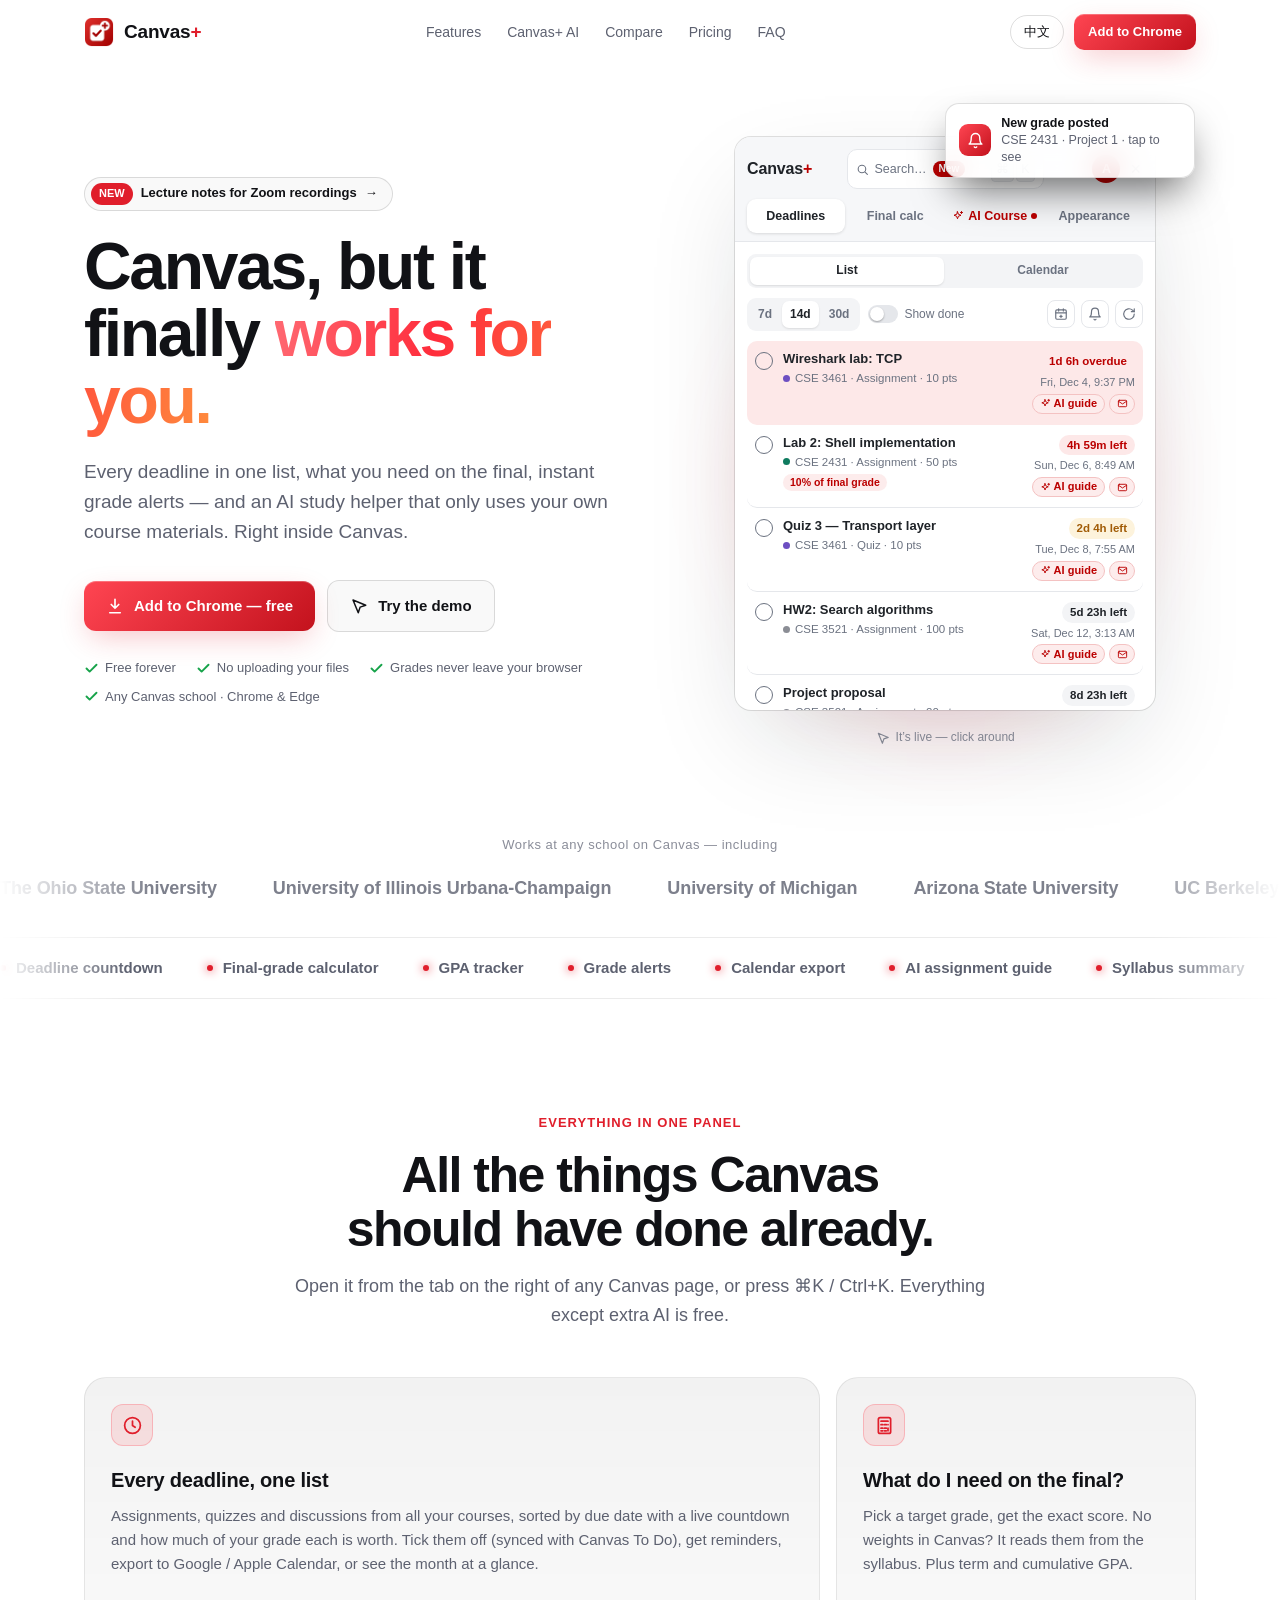
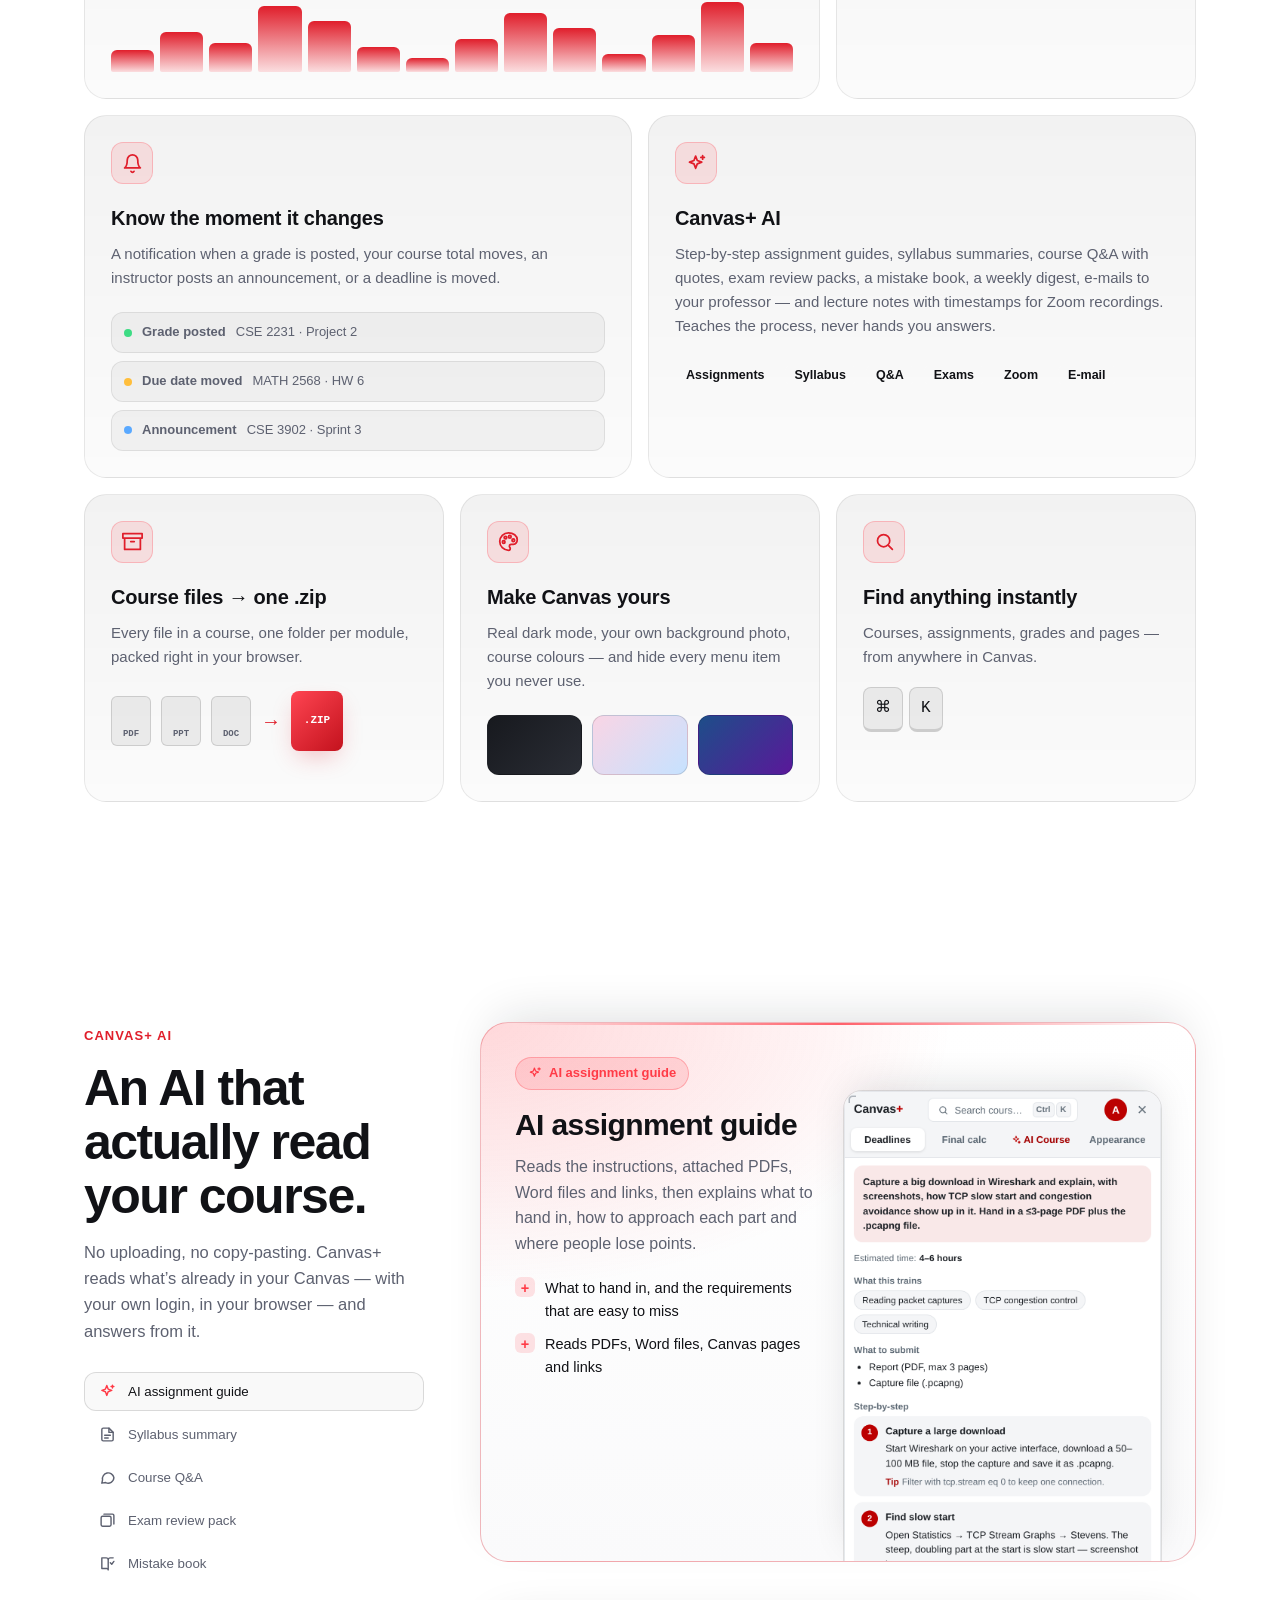
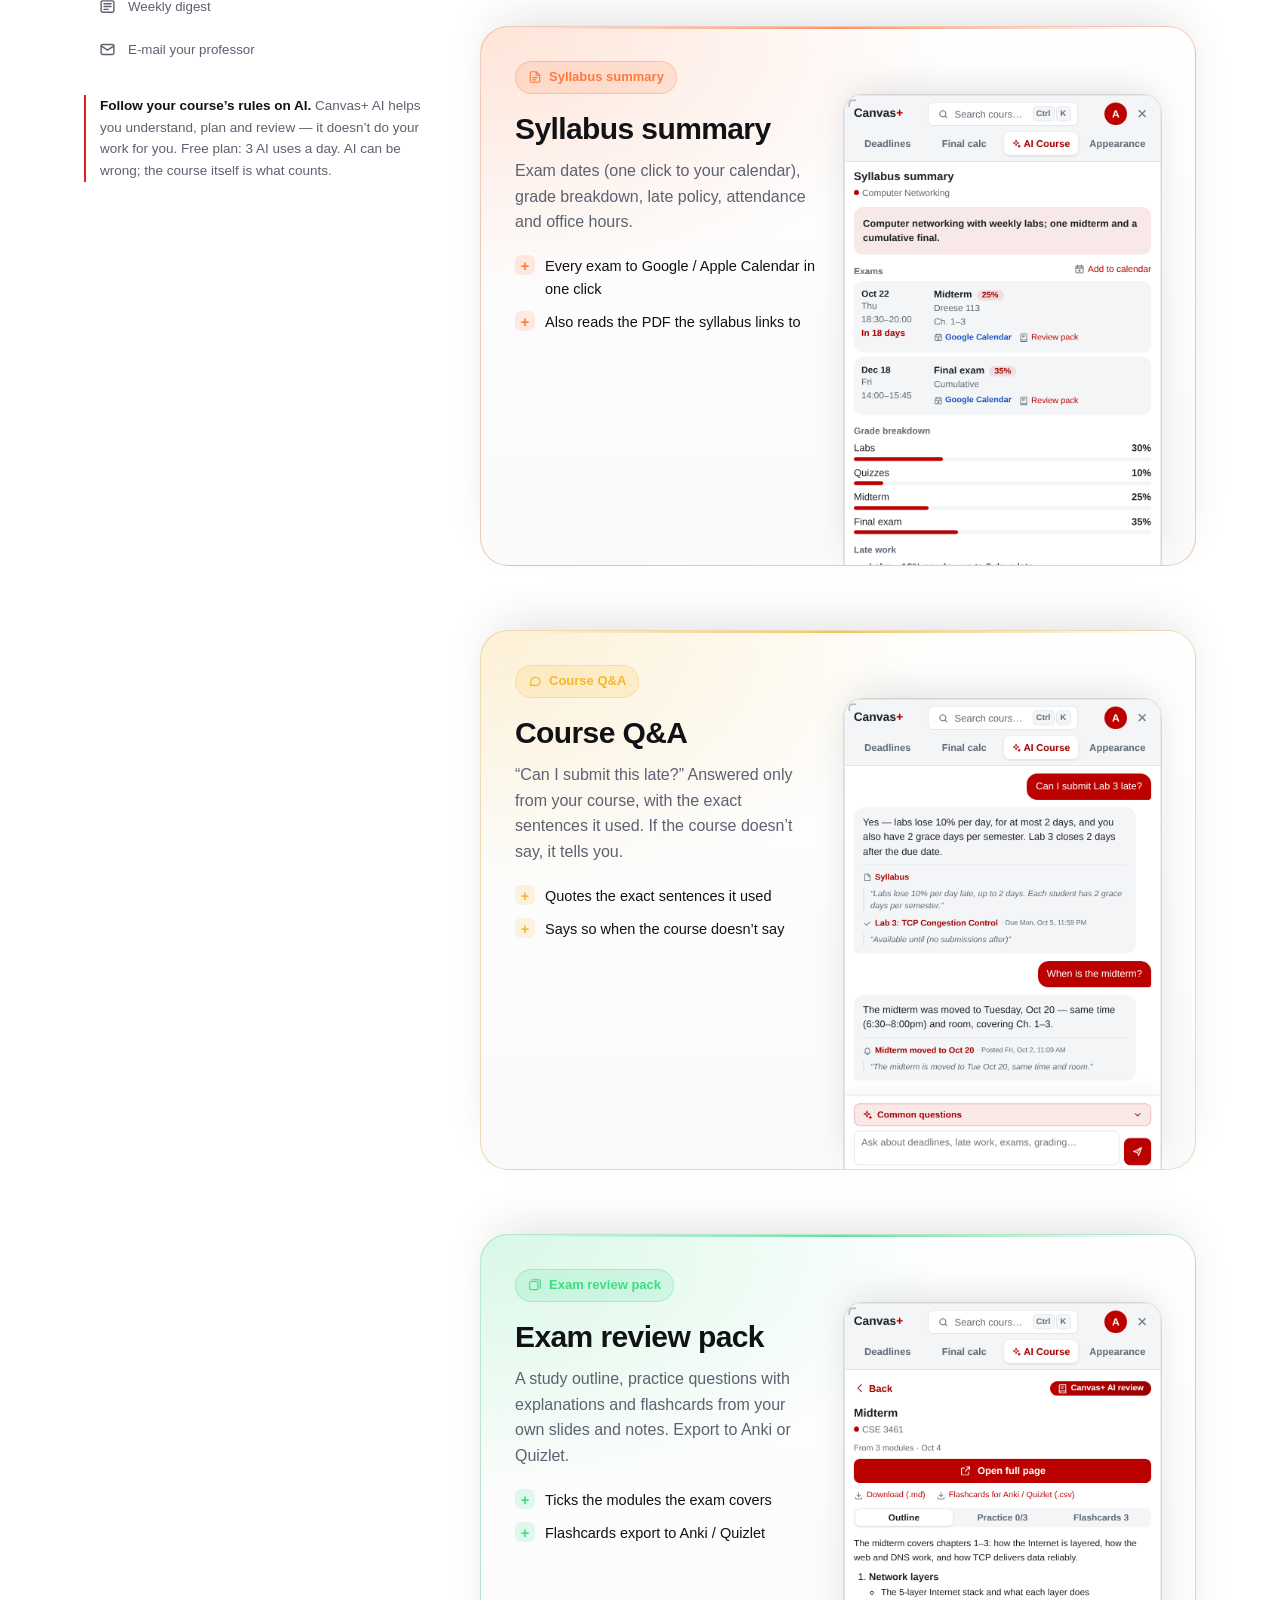
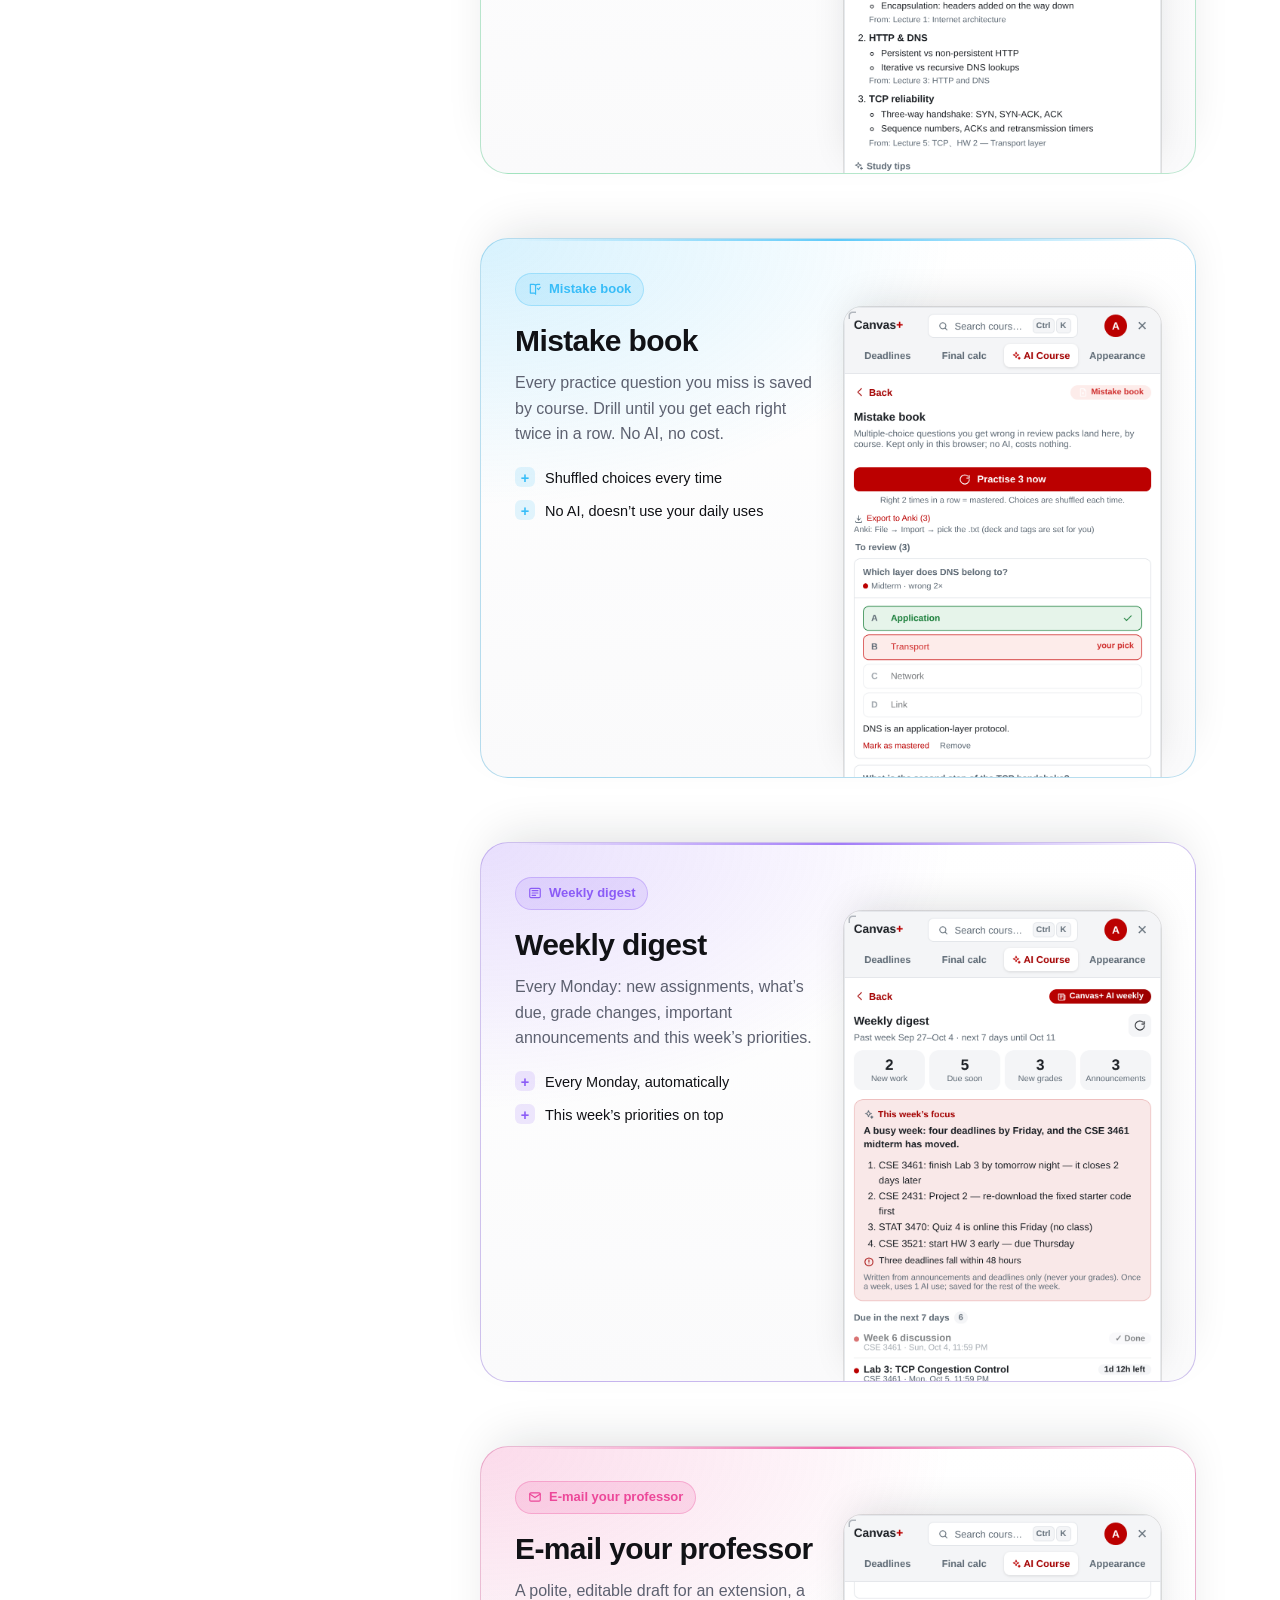
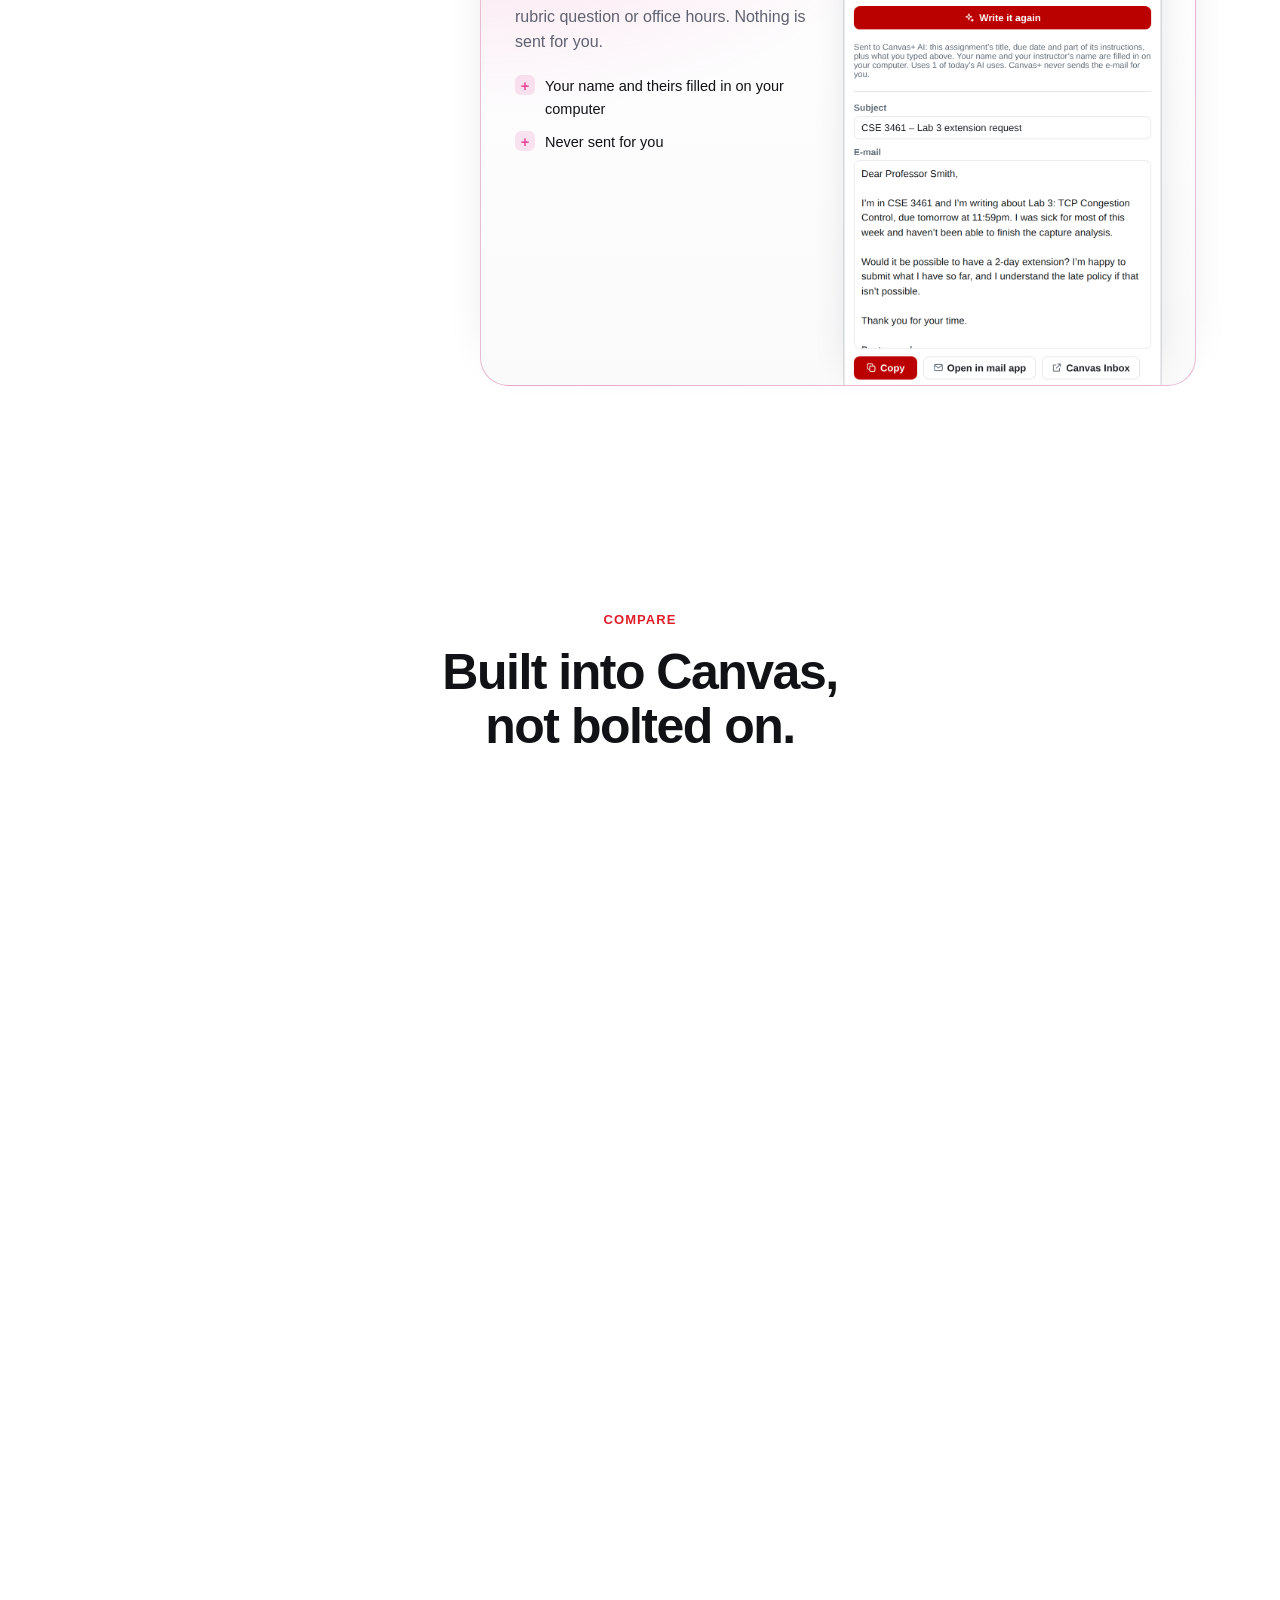
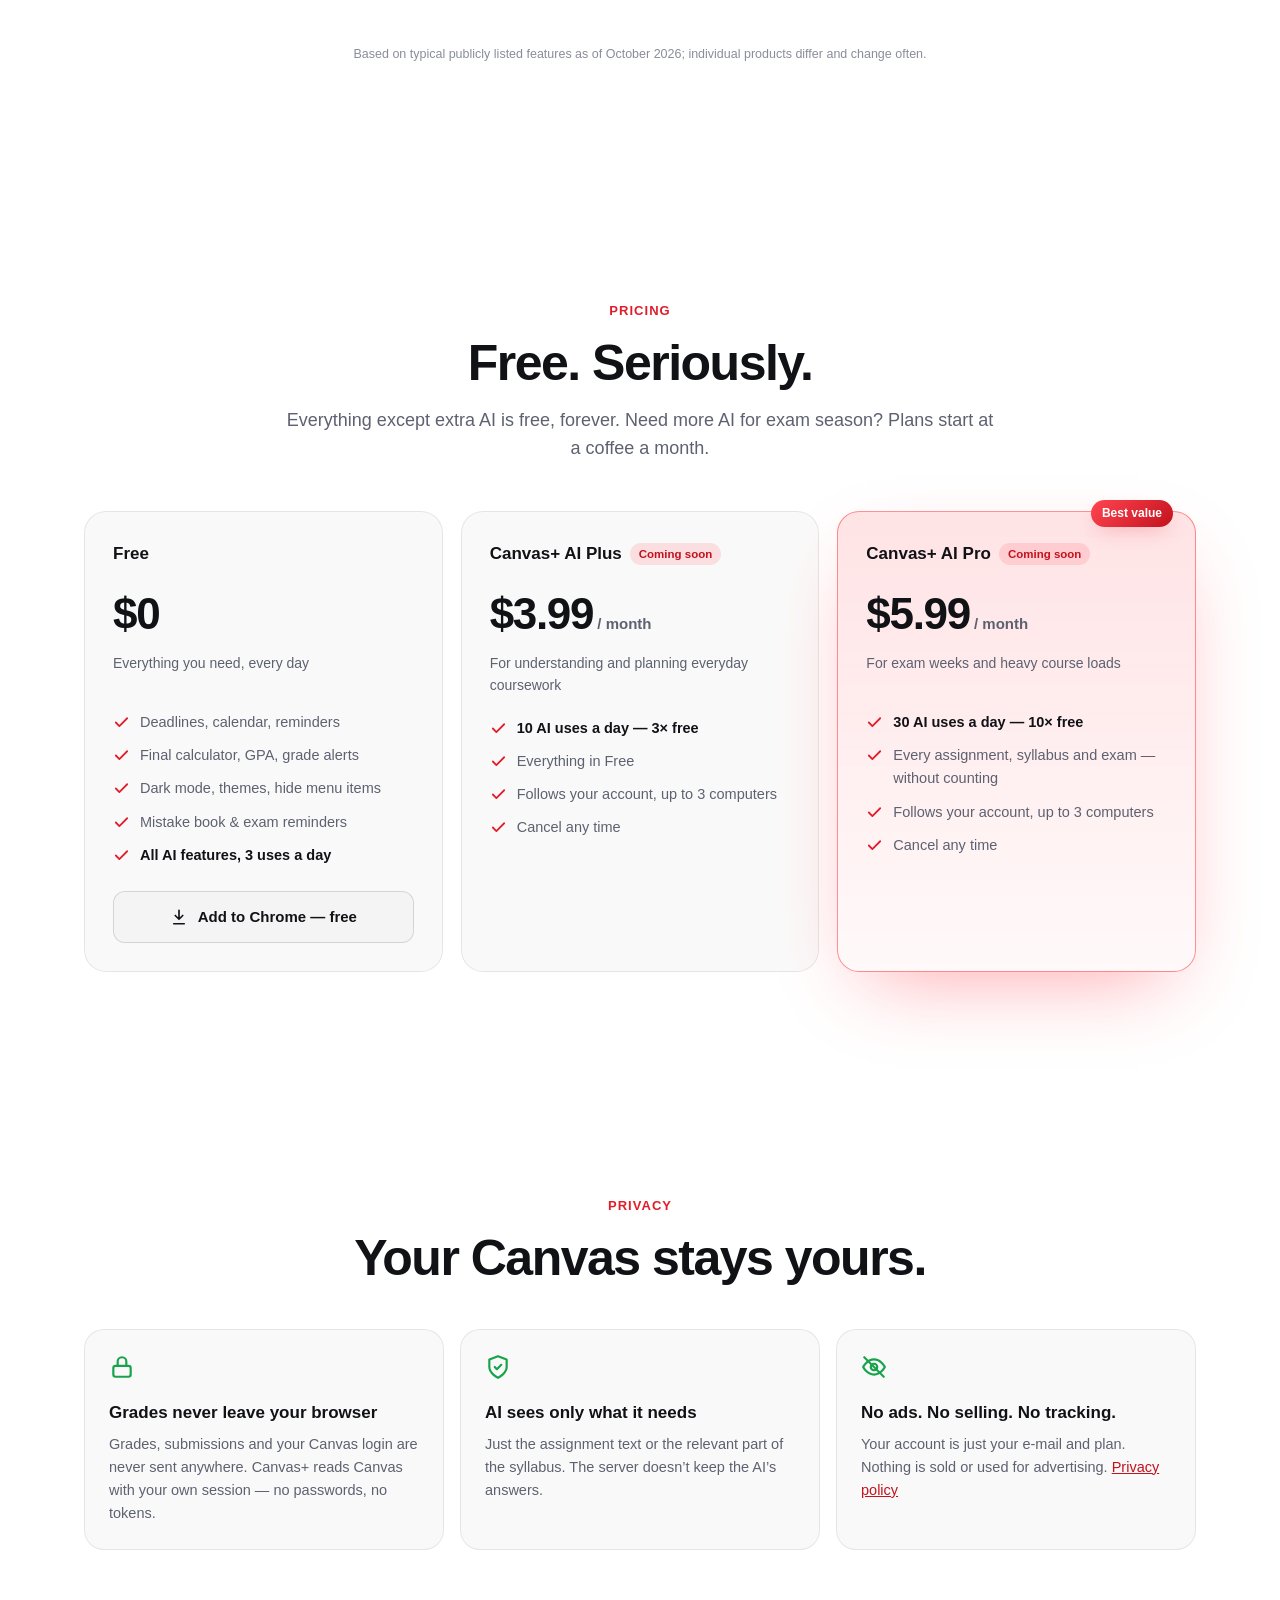
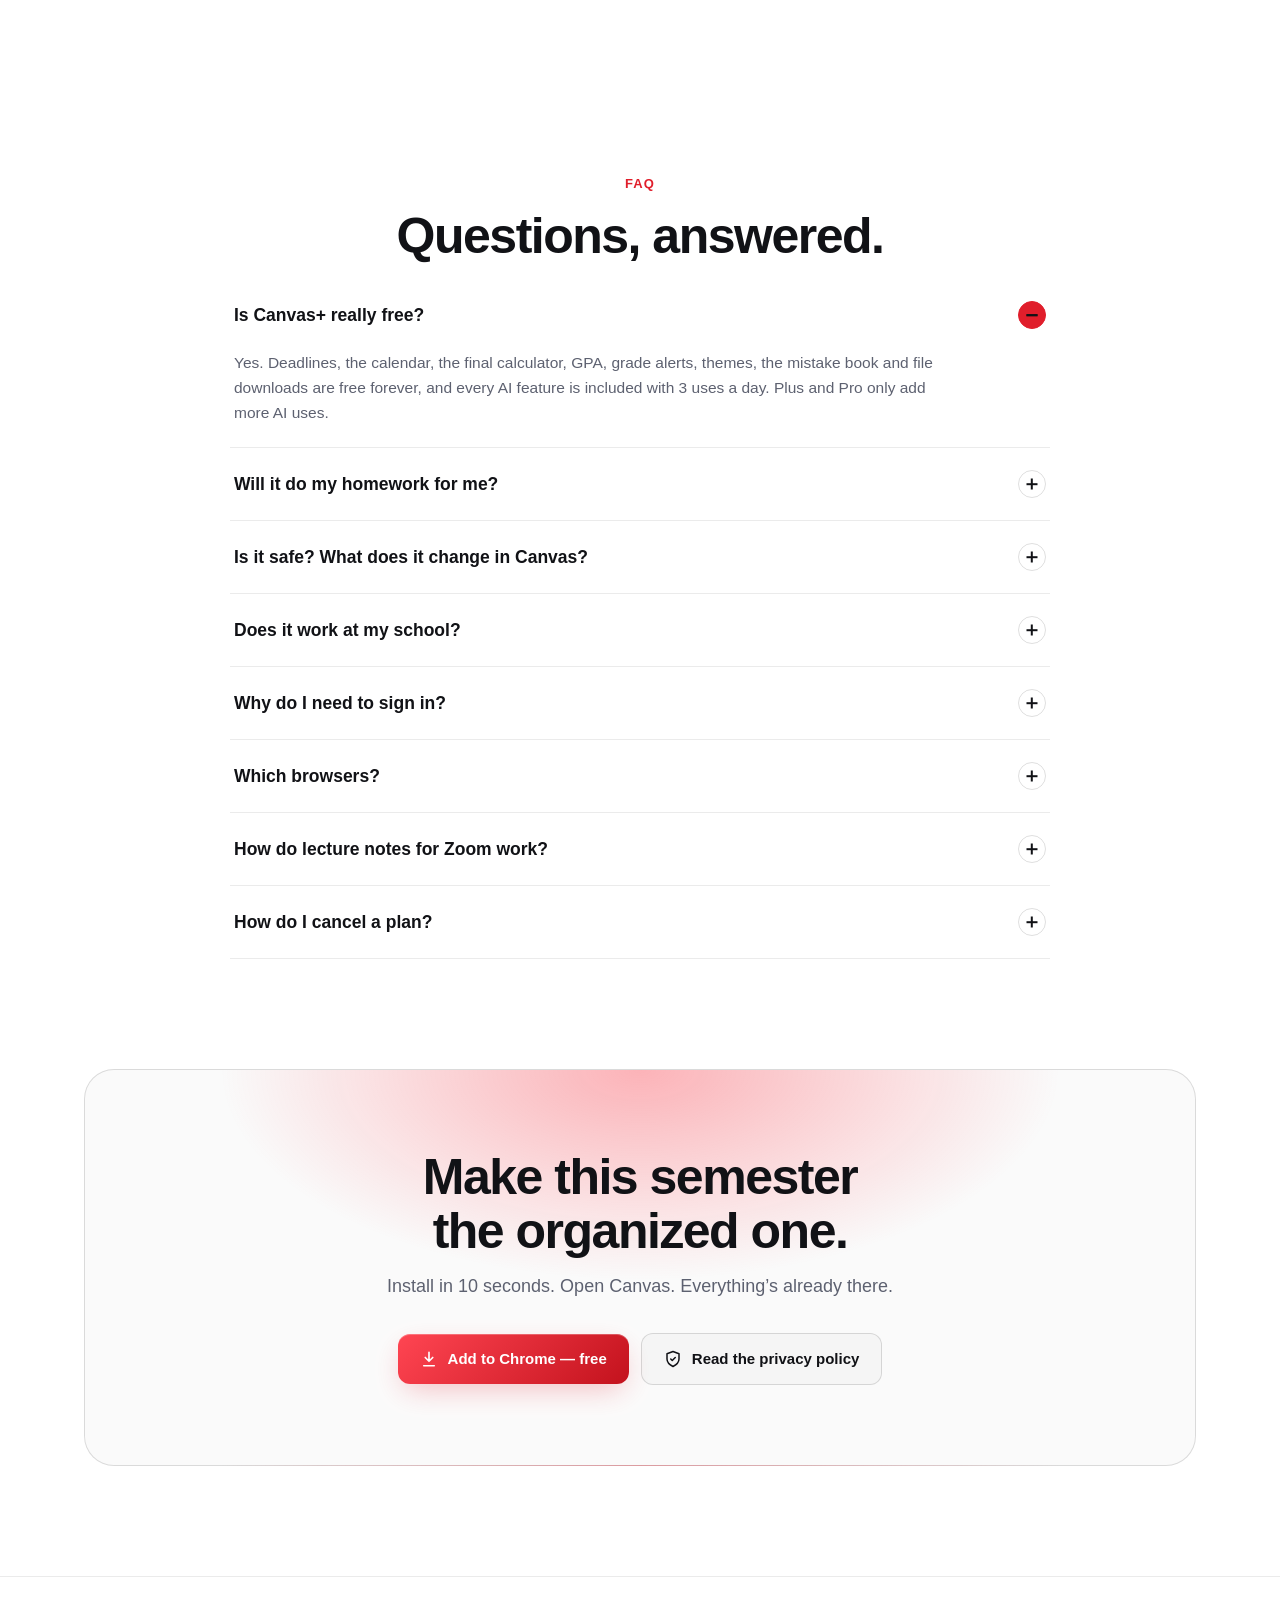
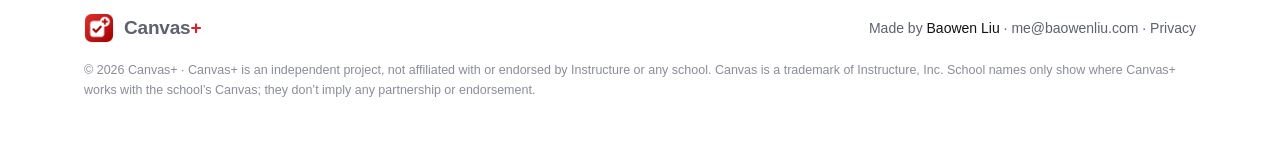
==== commit d034ba69: "Canvas+ demo: align header, top-align card" ====
--- a/canvas-plus/index.html
+++ b/canvas-plus/index.html
@@ -104,7 +104,7 @@
   .demo svg { display: block; }
   .p-head { background: var(--p-head); border-bottom: 1px solid var(--p-line); padding: 12px 12px 8px; transition: background .35s, border-color .35s; }
   /* Same 4 columns as the tabs below: the search box runs from the left edge of tab 2 to the right edge of tab 3. */
-  .p-row { display: grid; grid-template-columns: repeat(4, 1fr); gap: 2px; align-items: center; }
+  .p-row { display: grid; grid-template-columns: repeat(4, minmax(0, 1fr)); gap: 2px; align-items: center; }
   .p-row .p-search { grid-column: 2 / 4; }
   .p-end { display: flex; align-items: center; justify-content: flex-end; gap: 8px; }
   .p-brand { font-weight: 800; font-size: 16px; letter-spacing: -.01em; white-space: nowrap; }
@@ -117,10 +117,14 @@
   .p-kbd i { font: 700 10px/1 inherit; font-style: normal; border: 1px solid var(--p-line); border-radius: 4px; padding: 3px 4px; background: var(--p-bg2); }
   .p-av { flex: none; width: 28px; height: 28px; border-radius: 50%; display: grid; place-items: center; background: var(--p-acc); color: #fff; font-weight: 800; font-size: 12.5px; }
   .p-x { flex: none; color: var(--p-muted); font-size: 18px; line-height: 1; padding: 0 2px; }
-  .p-tabs { position: relative; display: grid; grid-template-columns: repeat(4, 1fr); gap: 2px; margin-top: 10px; }
+  .p-tabs { position: relative; display: grid; grid-template-columns: repeat(4, minmax(0, 1fr)); gap: 2px; margin-top: 10px; }
   .p-ind { position: absolute; top: 0; bottom: 0; left: 0; border-radius: 9px; background: var(--p-bg); box-shadow: 0 1px 3px rgba(0,0,0,.12); transition: transform .35s var(--ease), width .35s var(--ease), background .35s; }
   .p-tab { position: relative; z-index: 1; border: 0; background: transparent; font-weight: 700 !important; font-size: 12.5px !important; color: var(--p-muted) !important; padding: 8px 2px; border-radius: 9px; cursor: pointer; white-space: nowrap; display: flex; align-items: center; justify-content: center; gap: 4px; }
   .p-tab.on { color: var(--p-fg) !important; }
+  /* Equal columns even when the panel is narrow (embedded on another page): smaller tab labels instead of uneven tabs. */
+  .demo { container: cp / inline-size; }
+  .p-tab { min-width: 0; overflow: hidden; text-overflow: ellipsis; }
+  @container cp (max-width: 400px) { .p-tab { font-size: 11px !important; gap: 2px; } .p-tab .rd { display: none; } .p-tab svg { width: 10px; height: 10px; } }
   .p-tab.ai { color: var(--p-acc) !important; }
   .p-tab svg { width: 12px; height: 12px; }
   .p-tab .rd { width: 6px; height: 6px; border-radius: 50%; background: var(--p-acc); }
@@ -615,6 +619,6 @@
     <span><span class="en">Made by</span><span class="zh">作者</span> <a href="https://www.baowenliu.com" style="color:var(--fg)">Baowen Liu</a> · <a href="mailto:me@baowenliu.com">me@baowenliu.com</a> · <a href="privacy.html"><span class="en">Privacy</span><span class="zh">隐私说明</span></a></span></div>
   <p class="legal">© 2026 Canvas+ · <span class="en">Canvas+ is an independent project, not affiliated with or endorsed by Instructure or any school. Canvas is a trademark of Instructure, Inc. School names only show where Canvas+ works with the school’s Canvas; they don’t imply any partnership or endorsement.</span><span class="zh">Canvas+ 是独立项目，与 Instructure 和任何学校均无关联，也未获得其认可。Canvas 是 Instructure, Inc. 的商标。页面上的学校名称仅表示 Canvas+ 可以在该校的 Canvas 上使用，不代表任何合作或认可。</span></p>
 </div></footer>
-<script src="site.js?v=718b51d6"></script>
+<script src="site.js?v=d11d8730"></script>
 </body>
 </html>
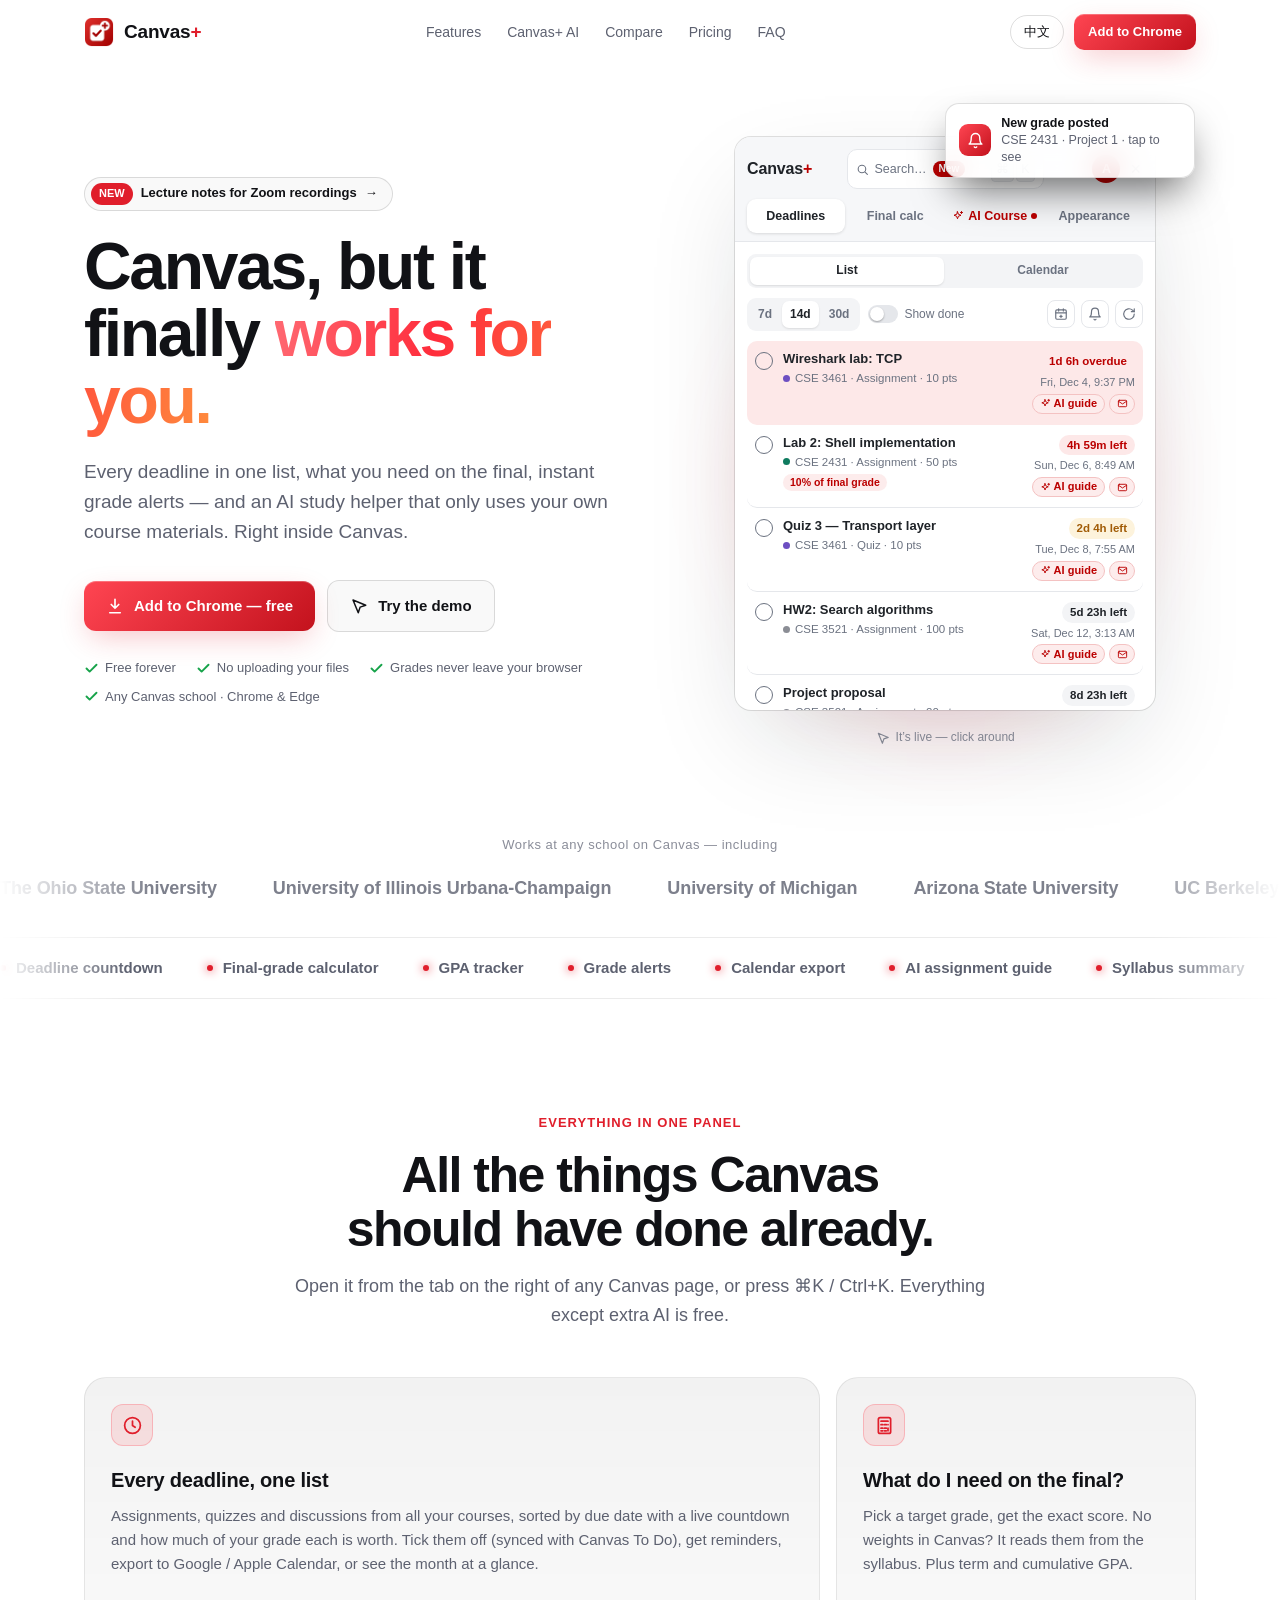
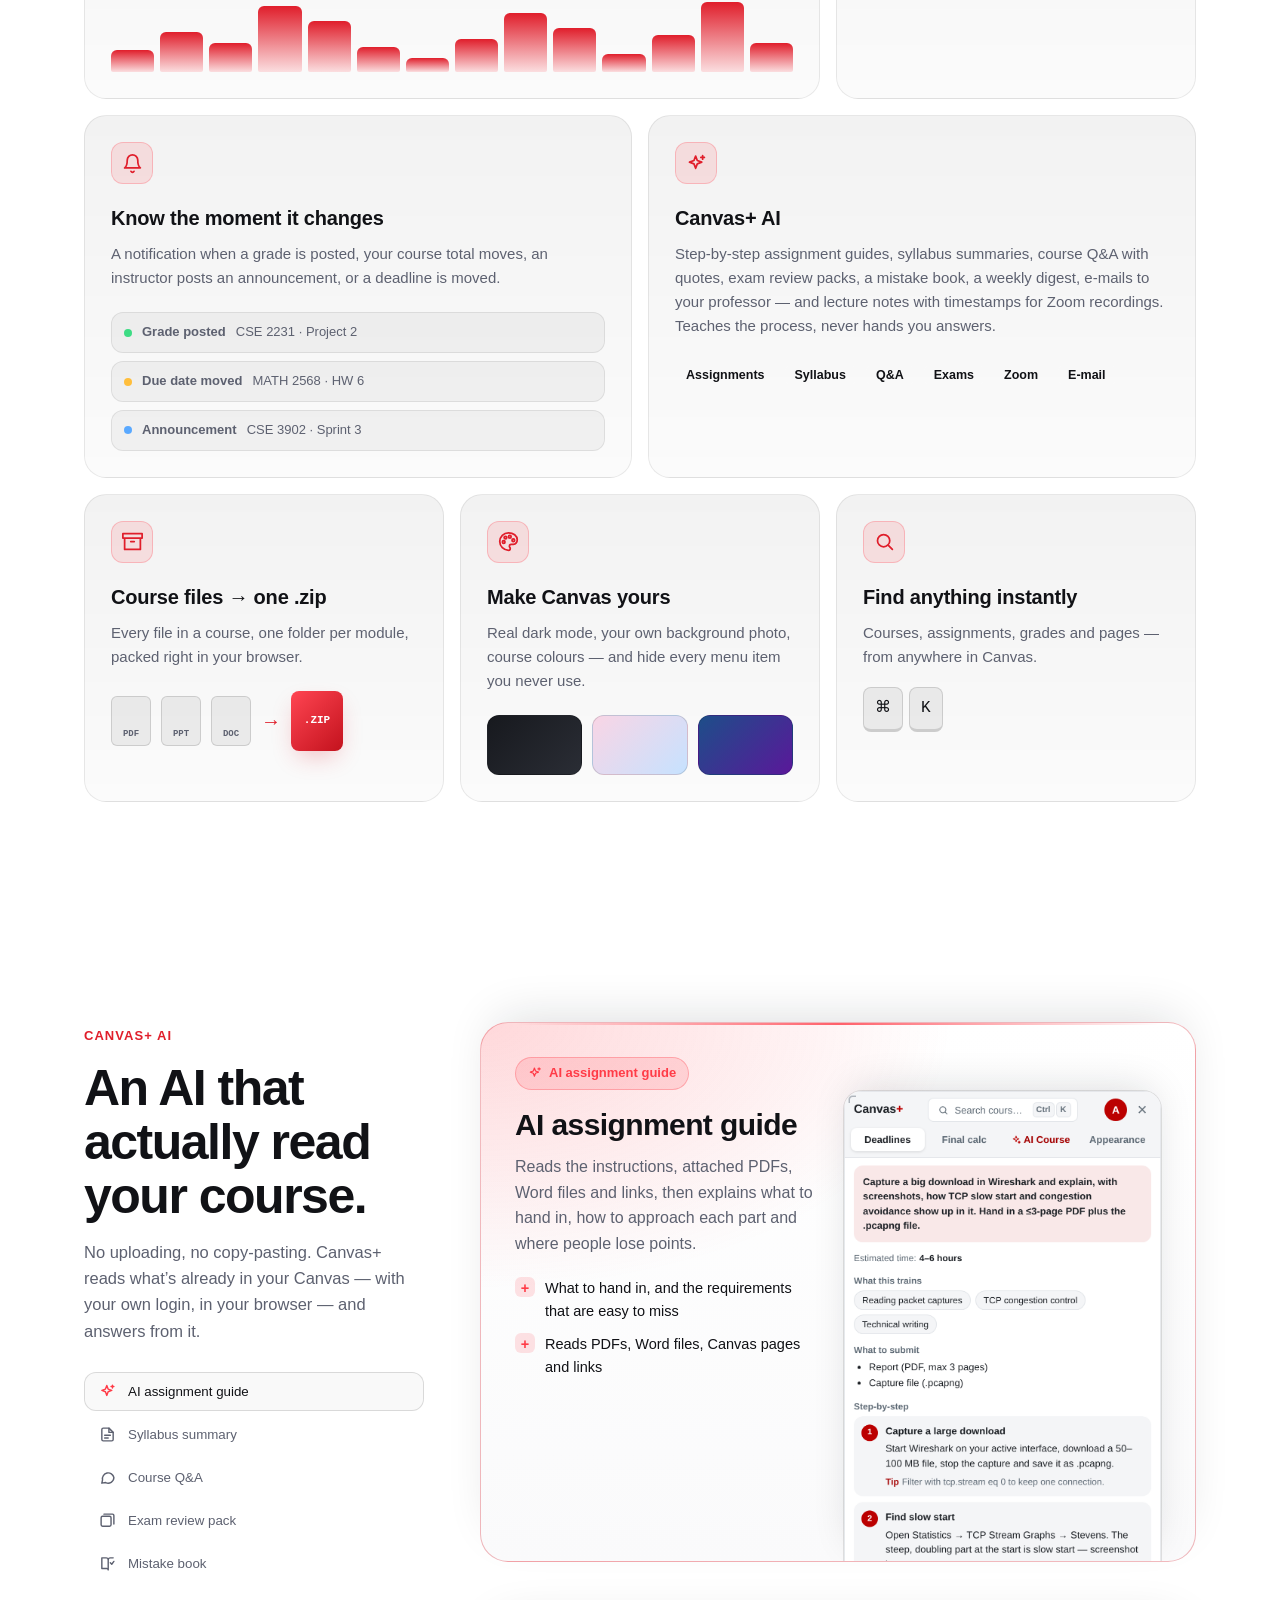
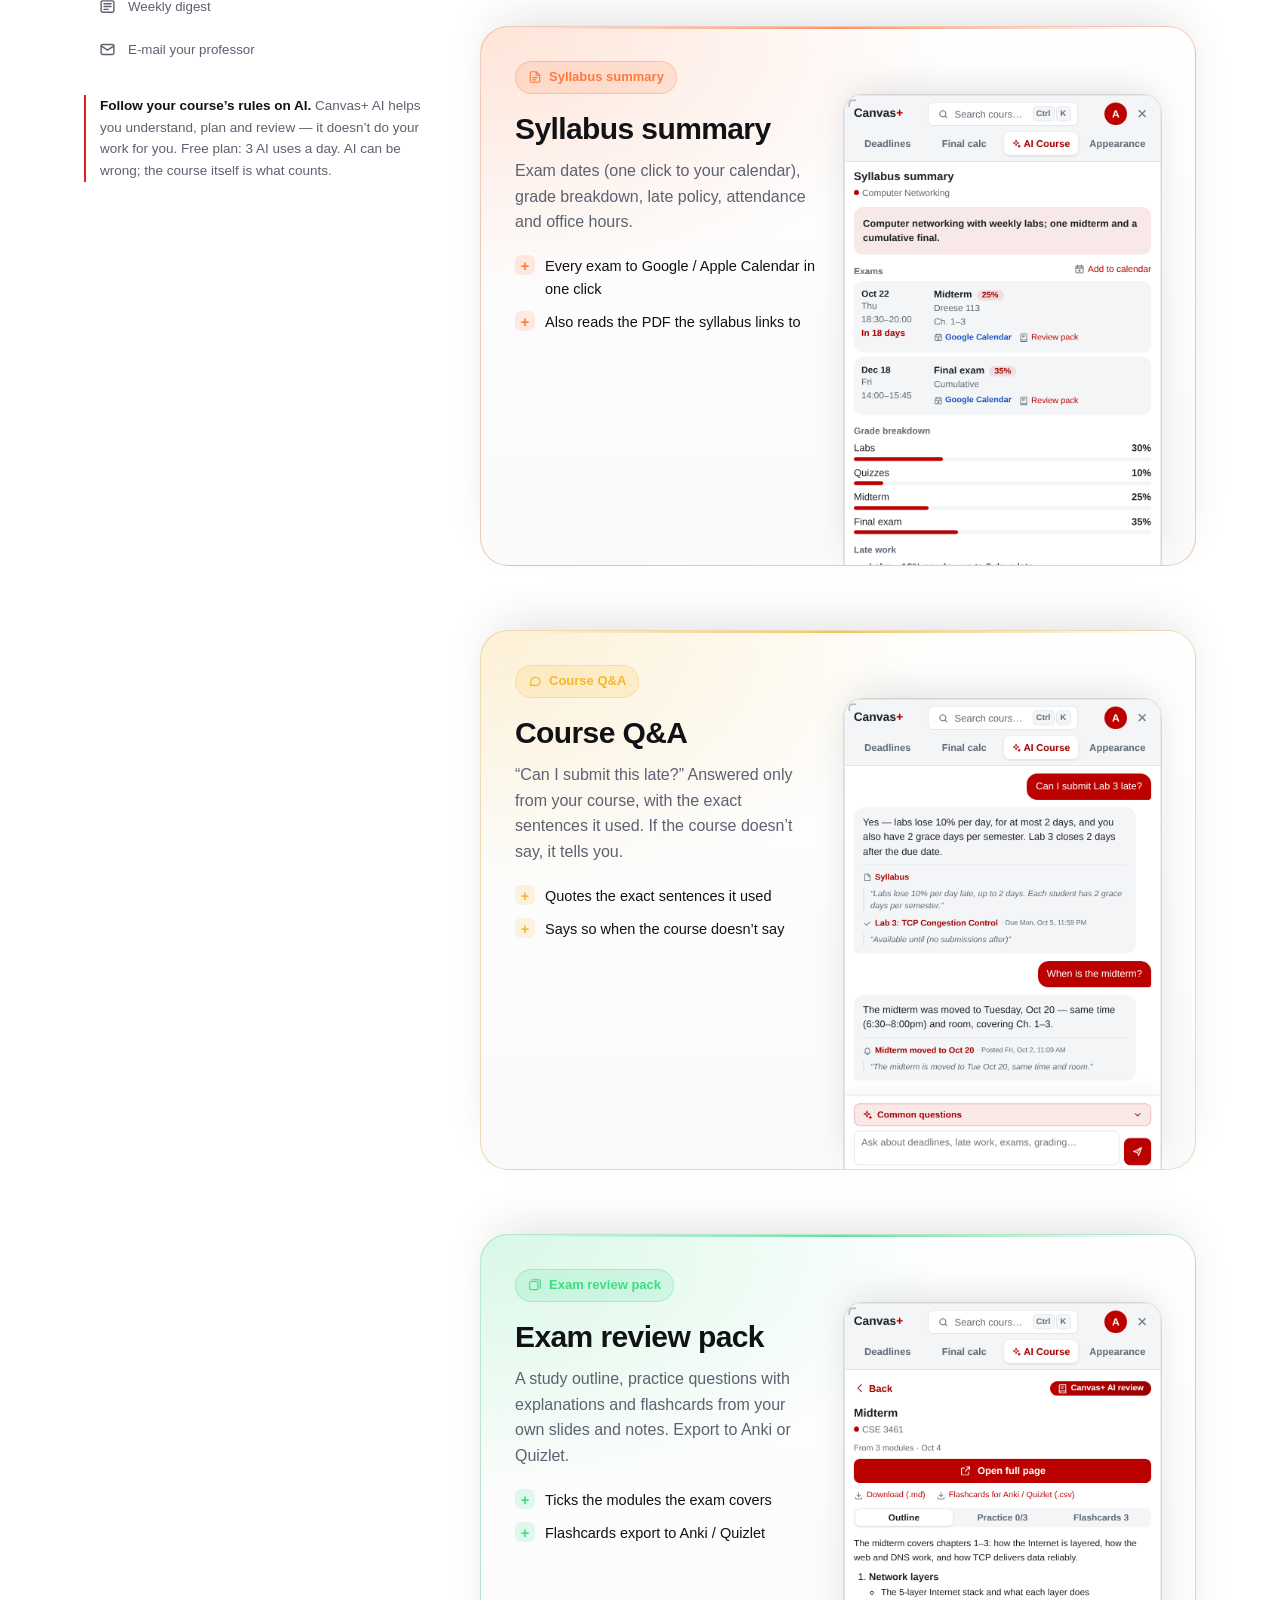
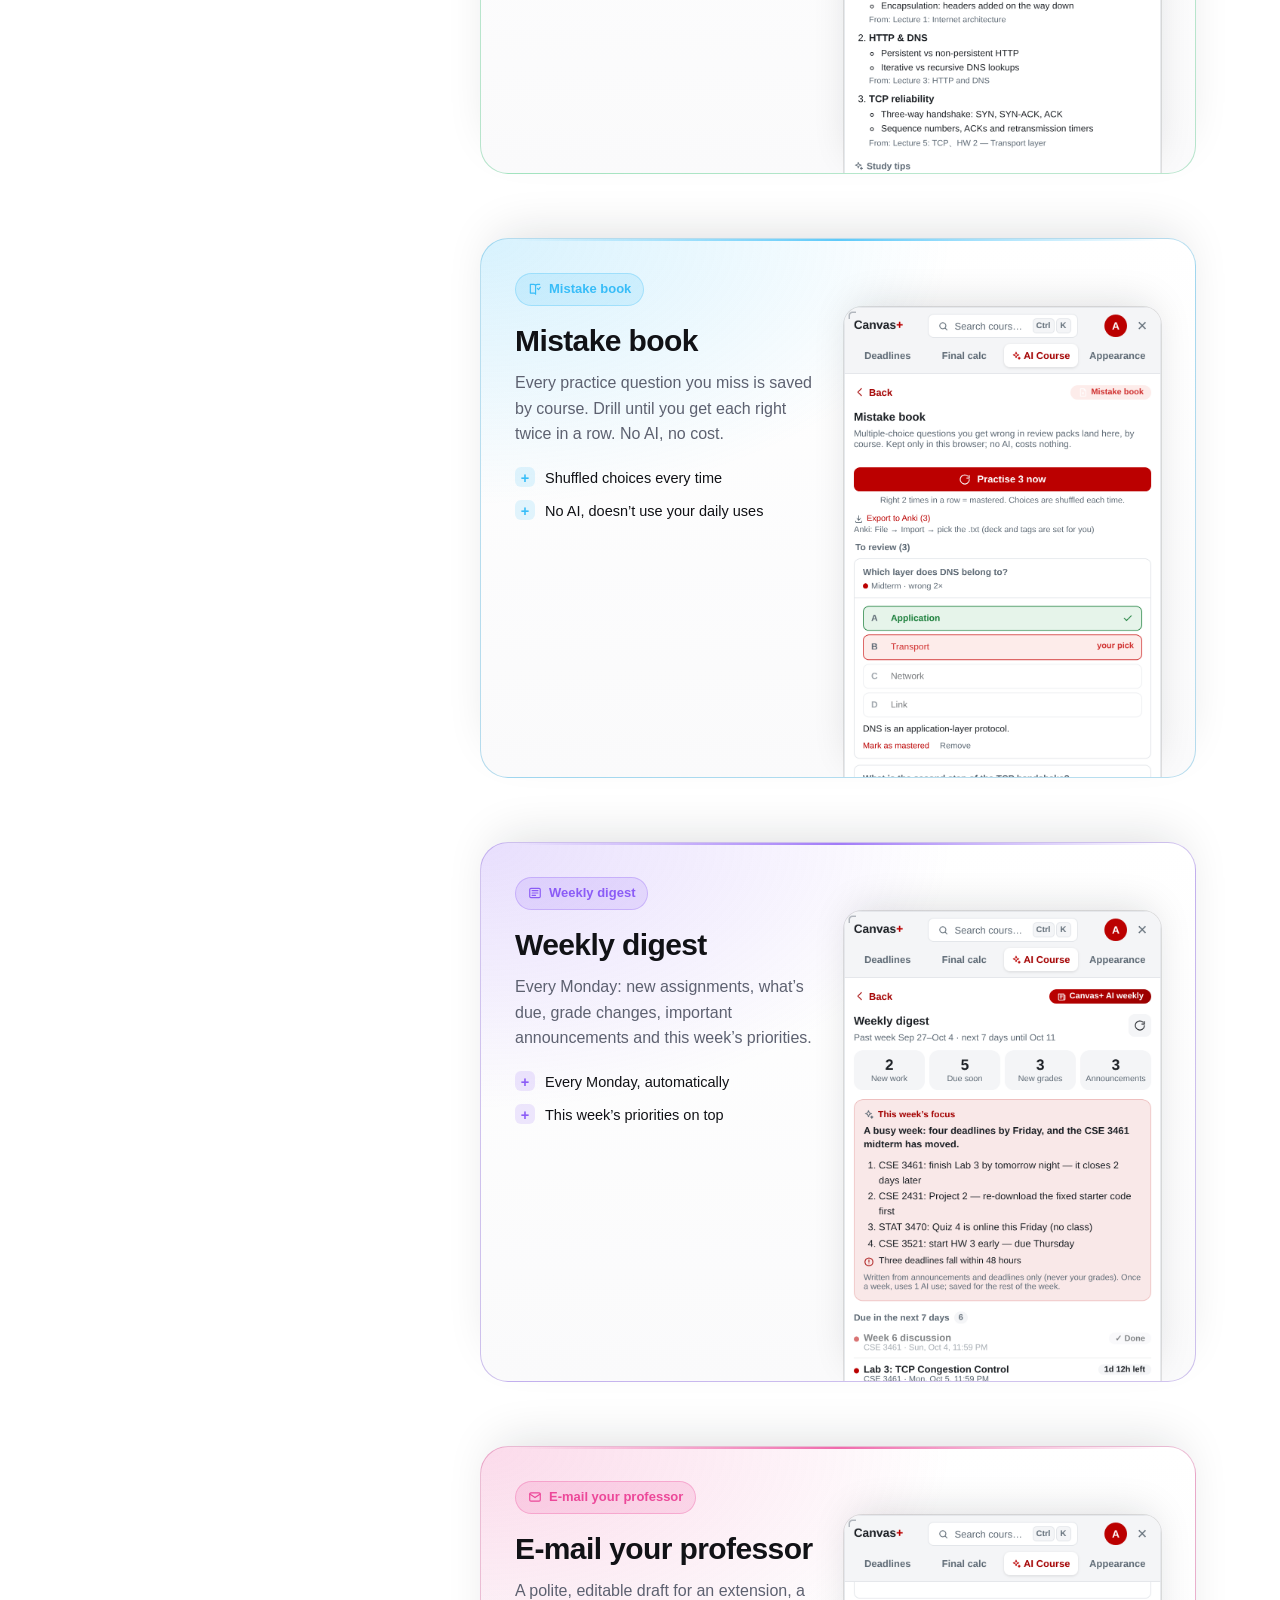
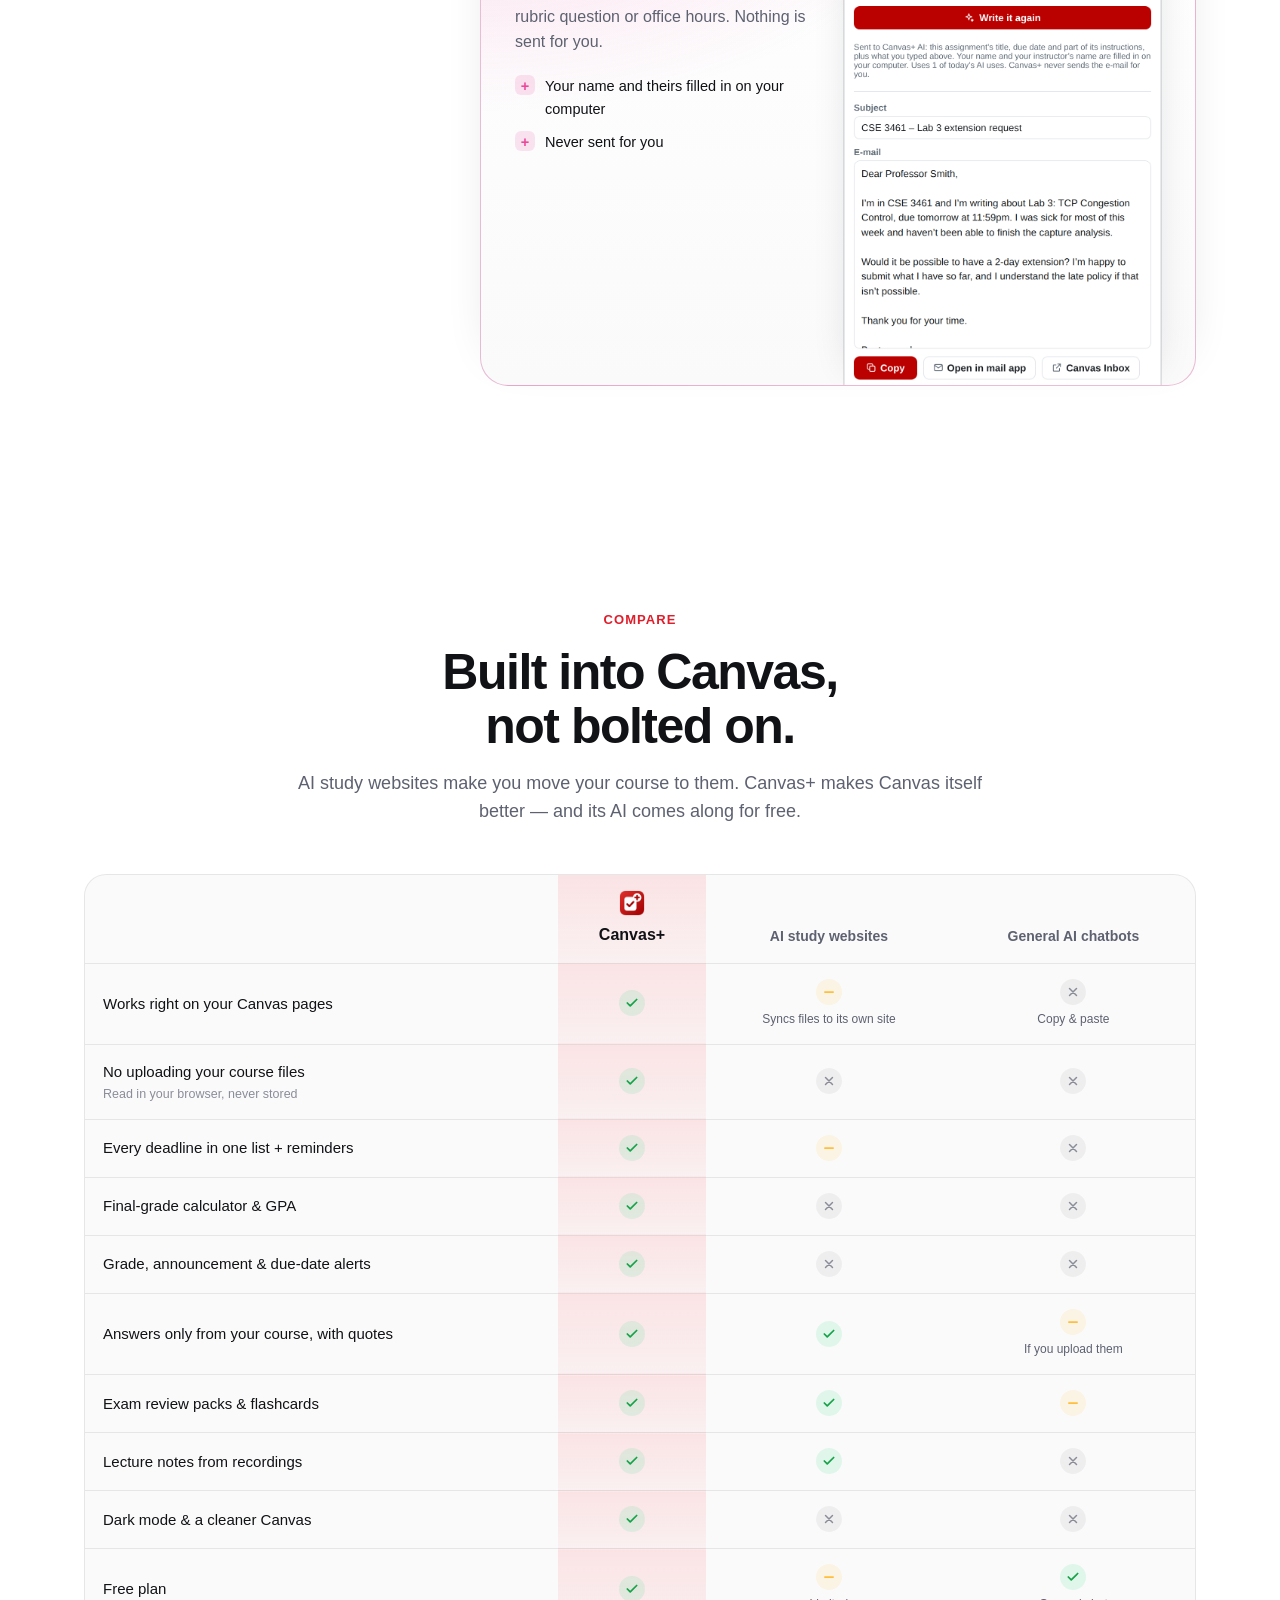
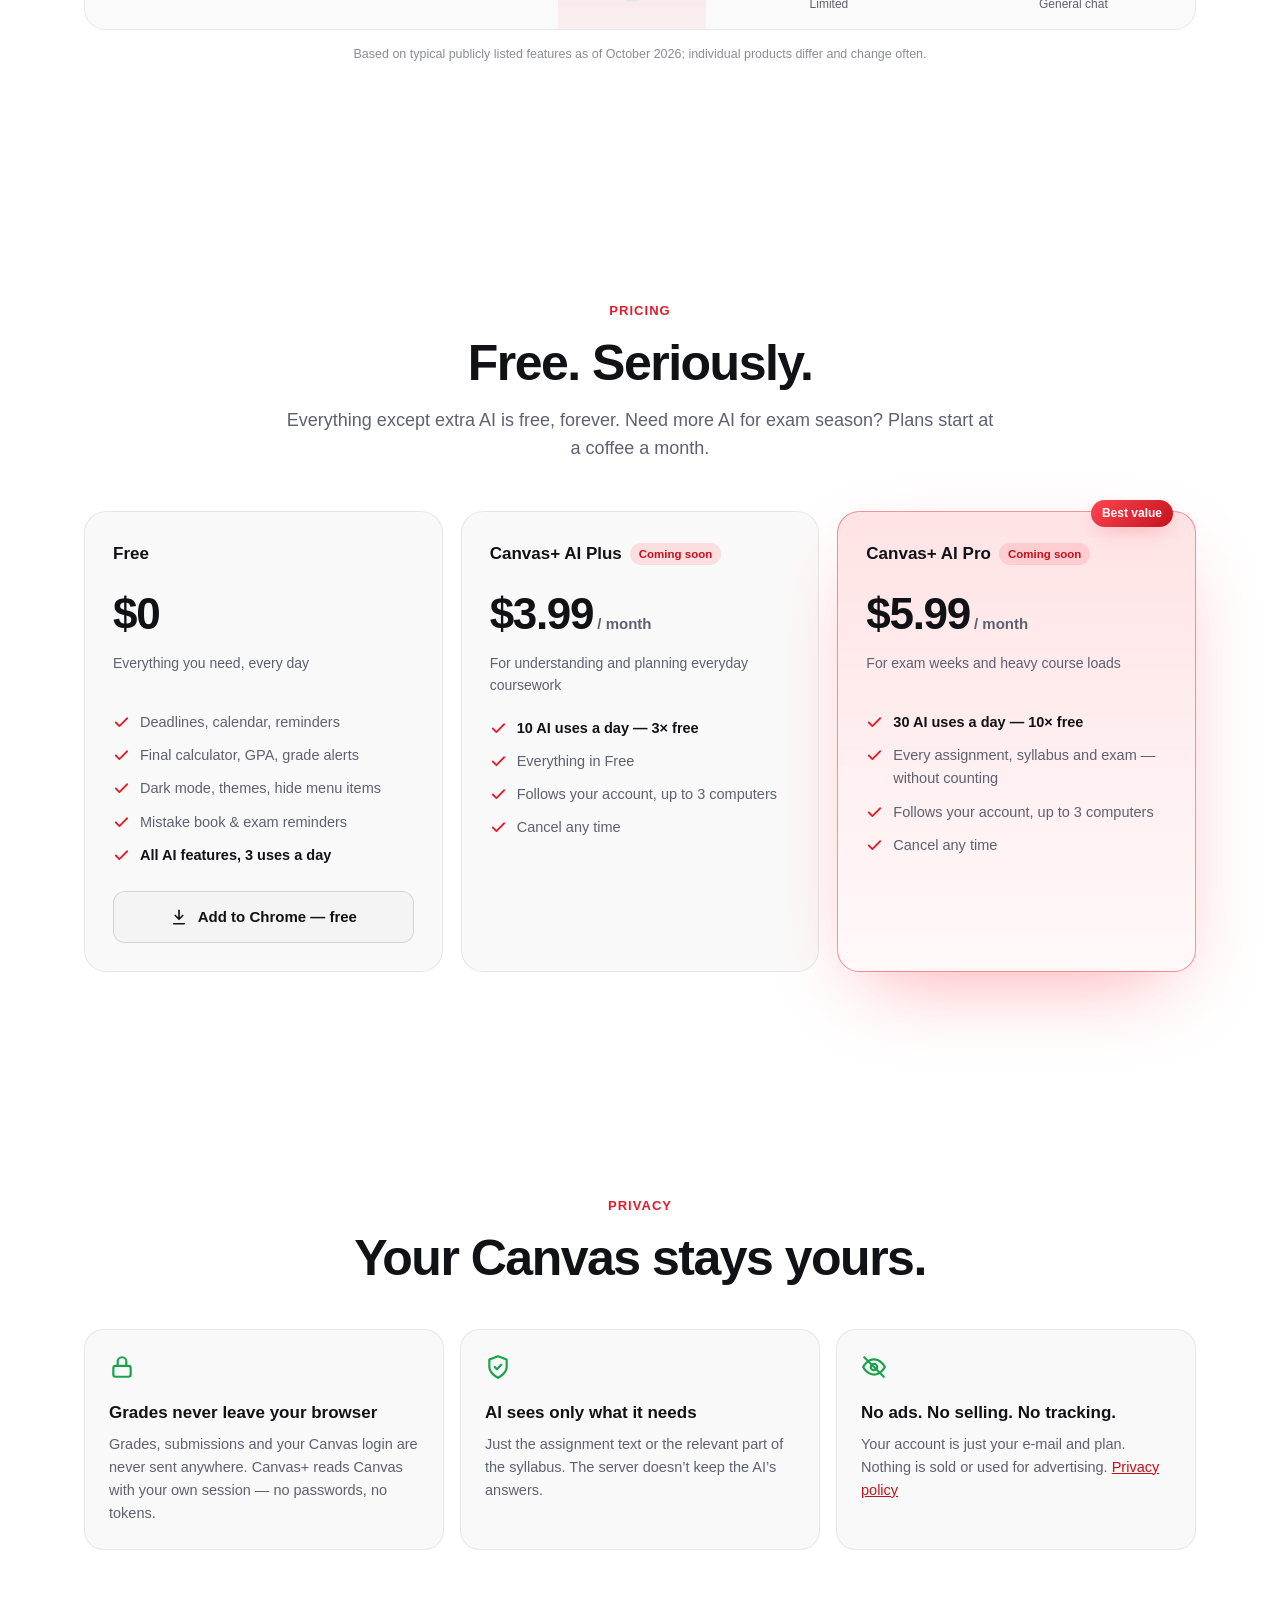
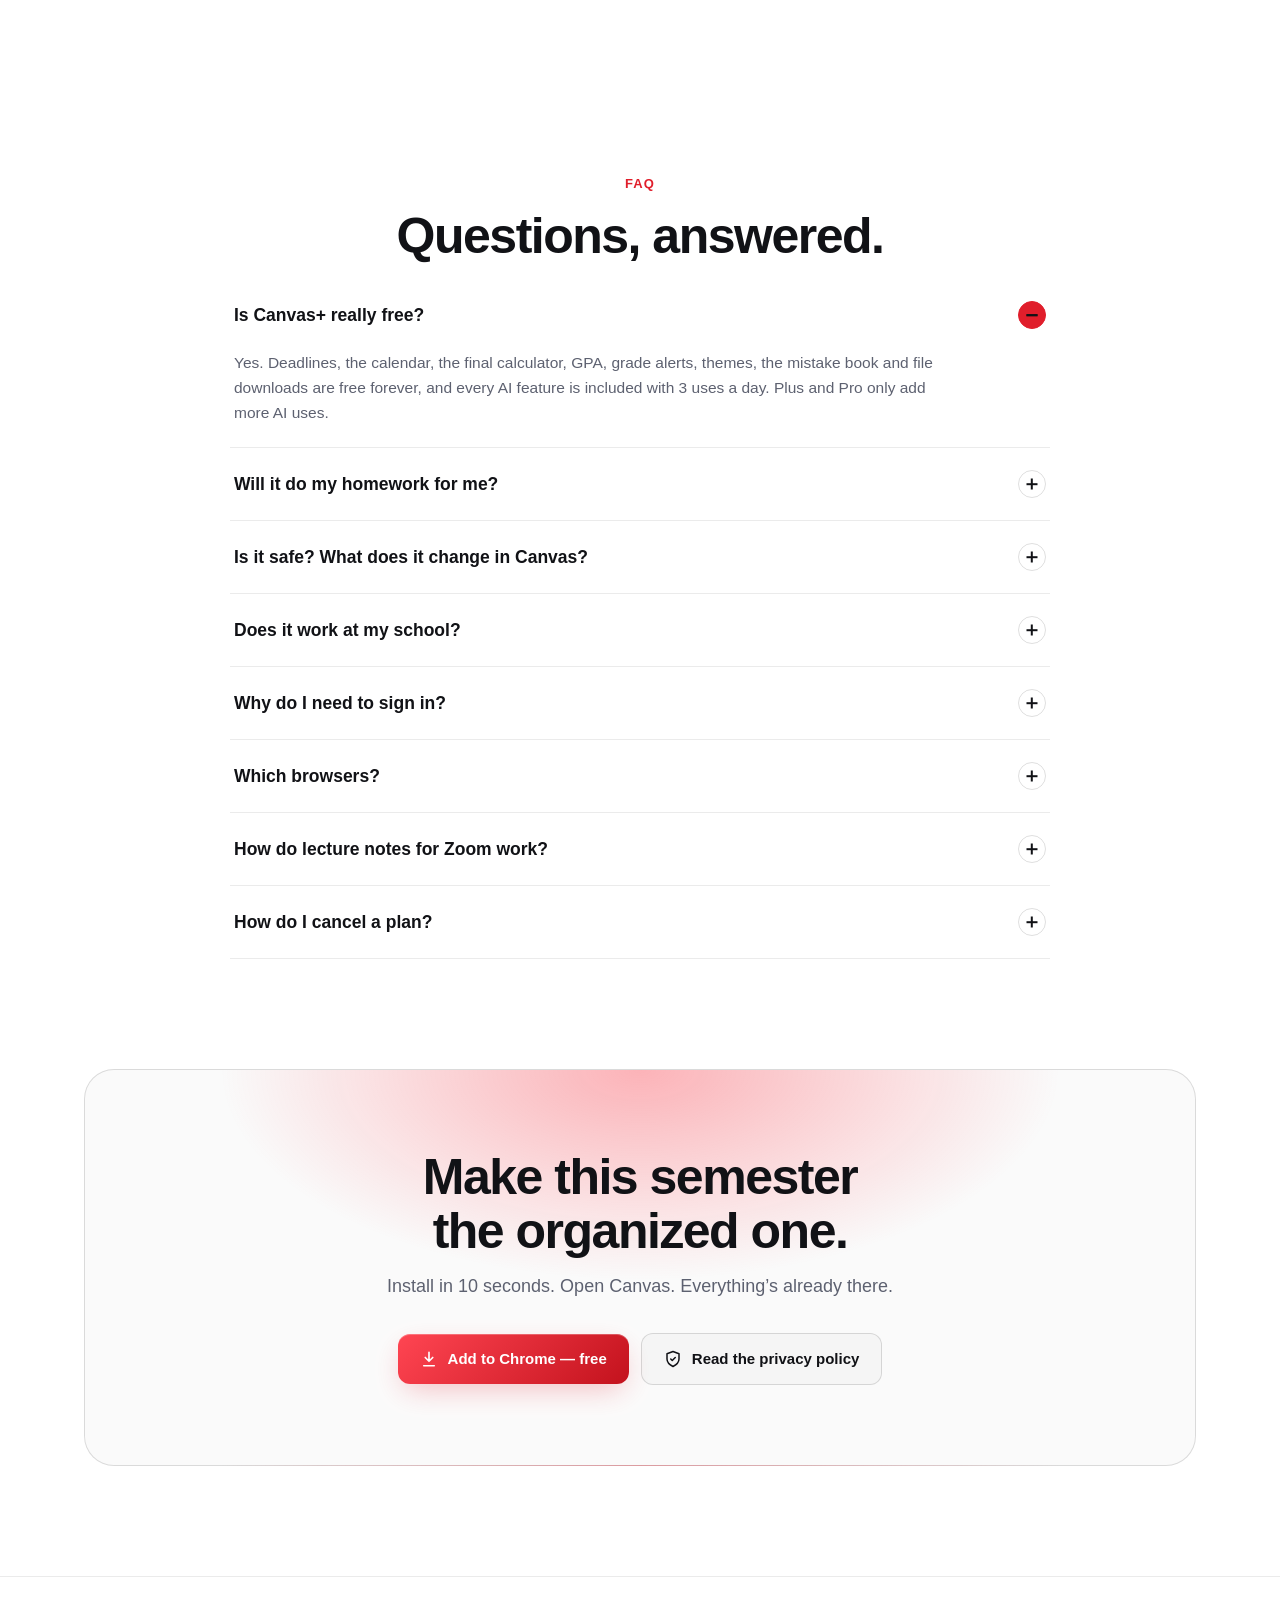
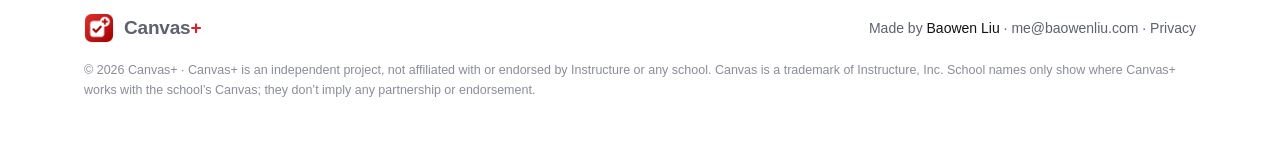
==== commit 6bbe4fce: "Canvas+ card: June 2026, narrow demo fix" ====
--- a/canvas-plus/index.html
+++ b/canvas-plus/index.html
@@ -124,7 +124,9 @@
   /* Equal columns even when the panel is narrow (embedded on another page): smaller tab labels instead of uneven tabs. */
   .demo { container: cp / inline-size; }
   .p-tab { min-width: 0; overflow: hidden; text-overflow: ellipsis; }
-  @container cp (max-width: 400px) { .p-tab { font-size: 11px !important; gap: 2px; } .p-tab .rd { display: none; } .p-tab svg { width: 10px; height: 10px; } }
+  @container cp (max-width: 400px) { .p-tab { font-size: 11px !important; gap: 2px; } .p-tab .rd { display: none; } .p-tab svg { width: 10px; height: 10px; }
+    .p-filters { gap: 6px; } .p-tog { font-size: 11px; gap: 4px; } .p-ib { gap: 4px; } .p-ib span { width: 24px; height: 24px; } .p-seg button { padding: 5px 6px; } }
+  @container cp (max-width: 350px) { .p-ib span:first-child { display: none; } }
   .p-tab.ai { color: var(--p-acc) !important; }
   .p-tab svg { width: 12px; height: 12px; }
   .p-tab .rd { width: 6px; height: 6px; border-radius: 50%; background: var(--p-acc); }
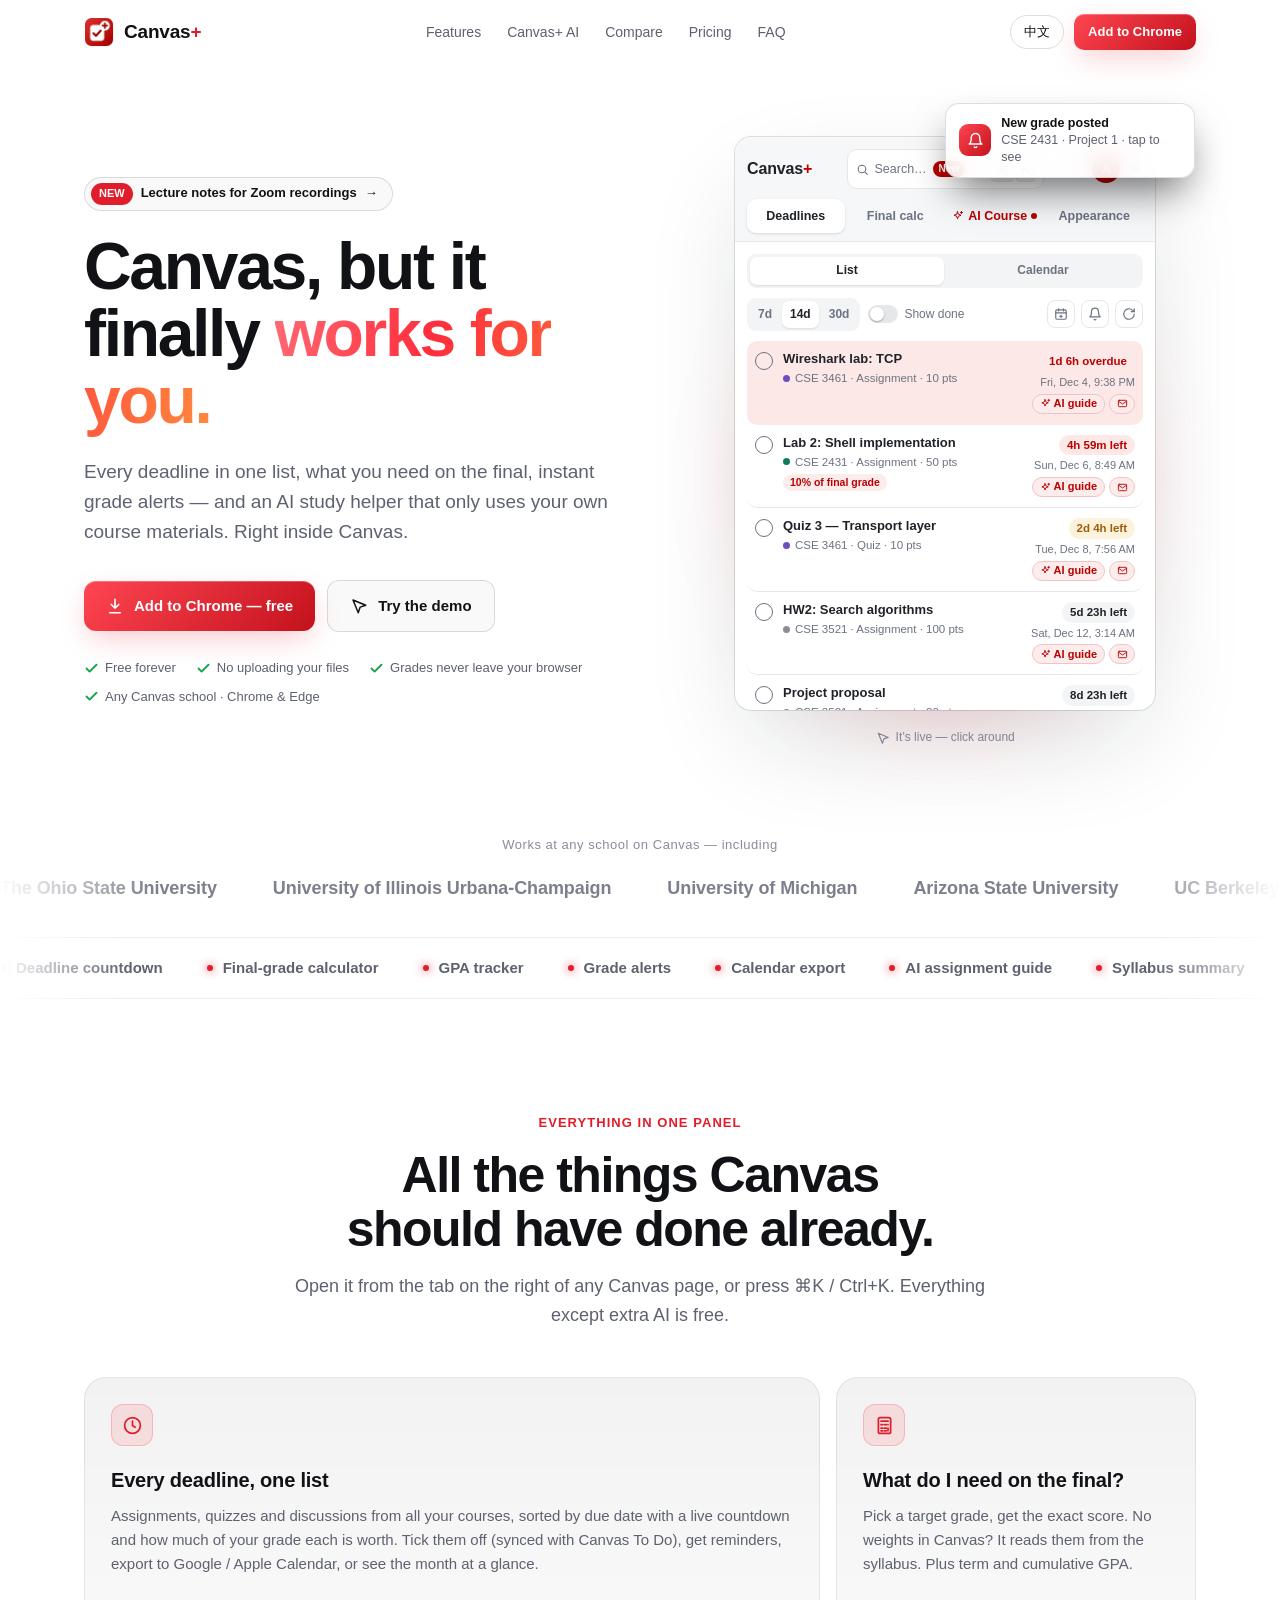
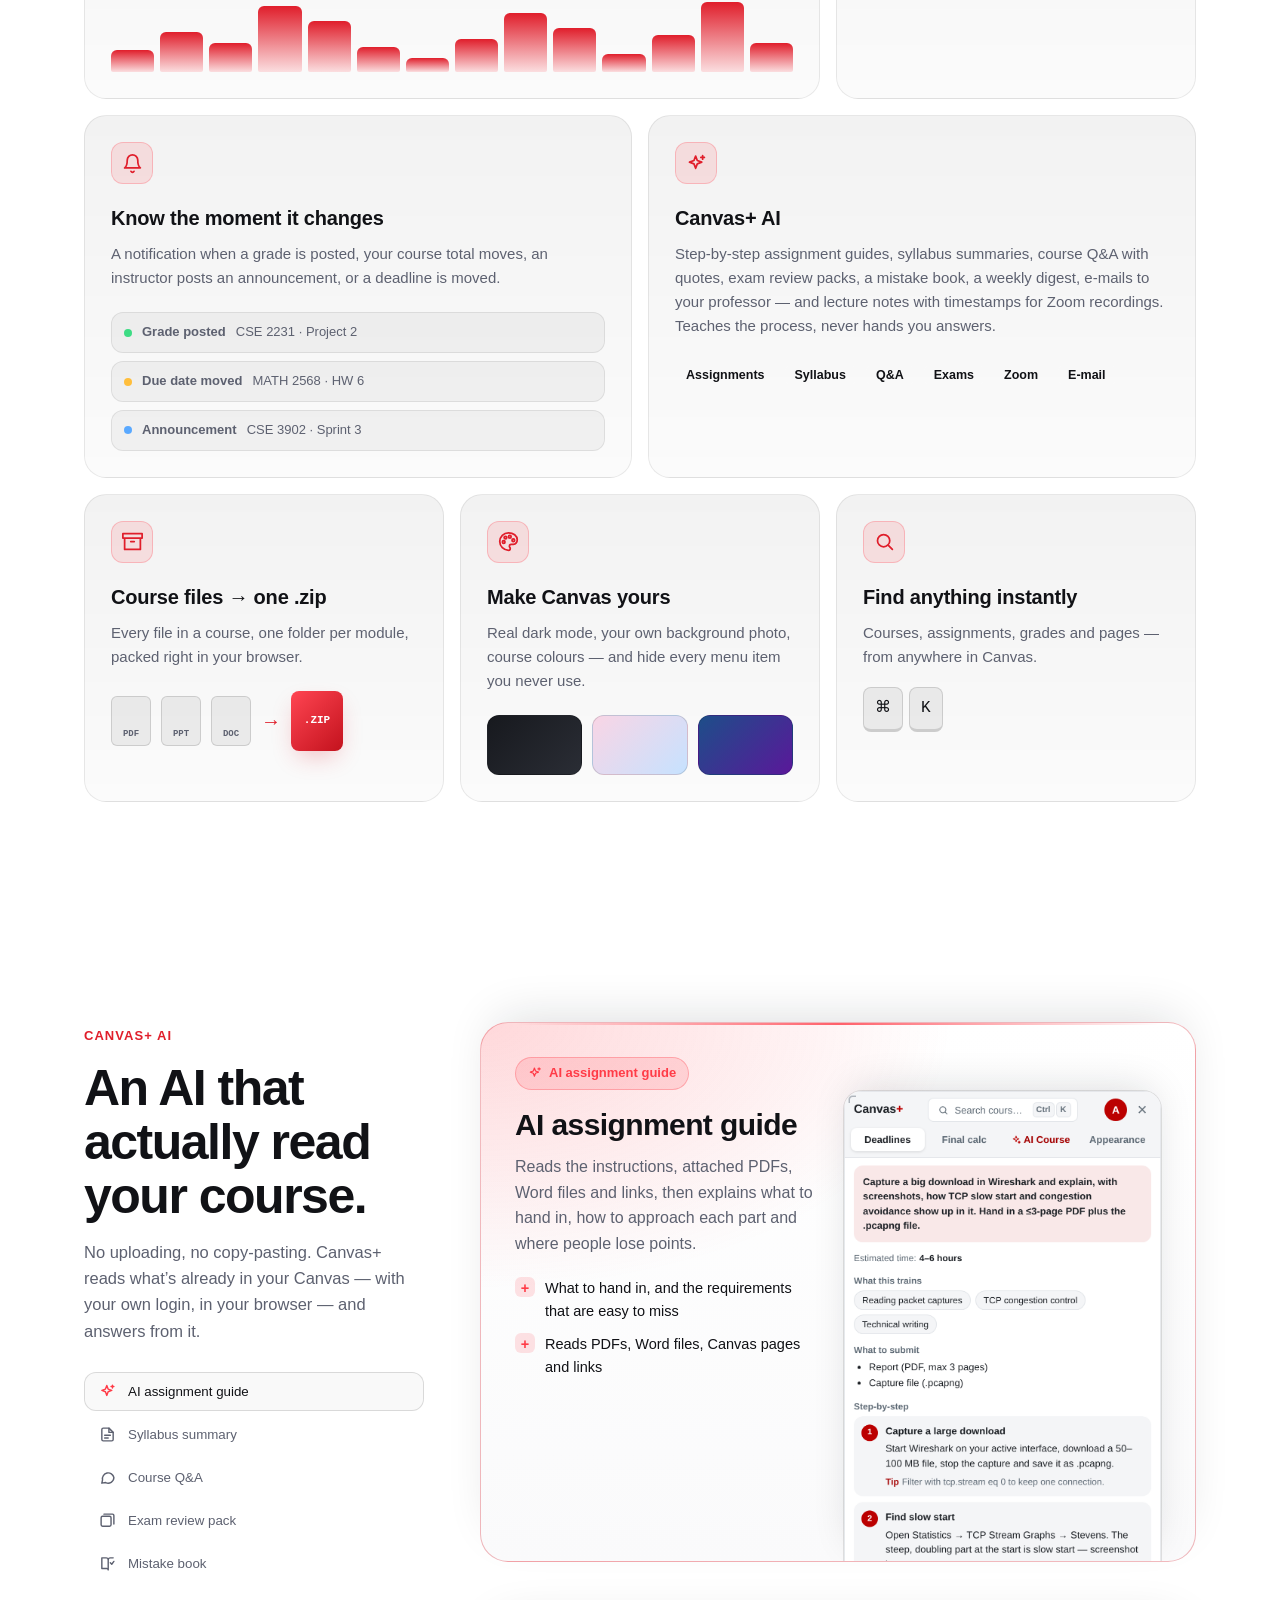
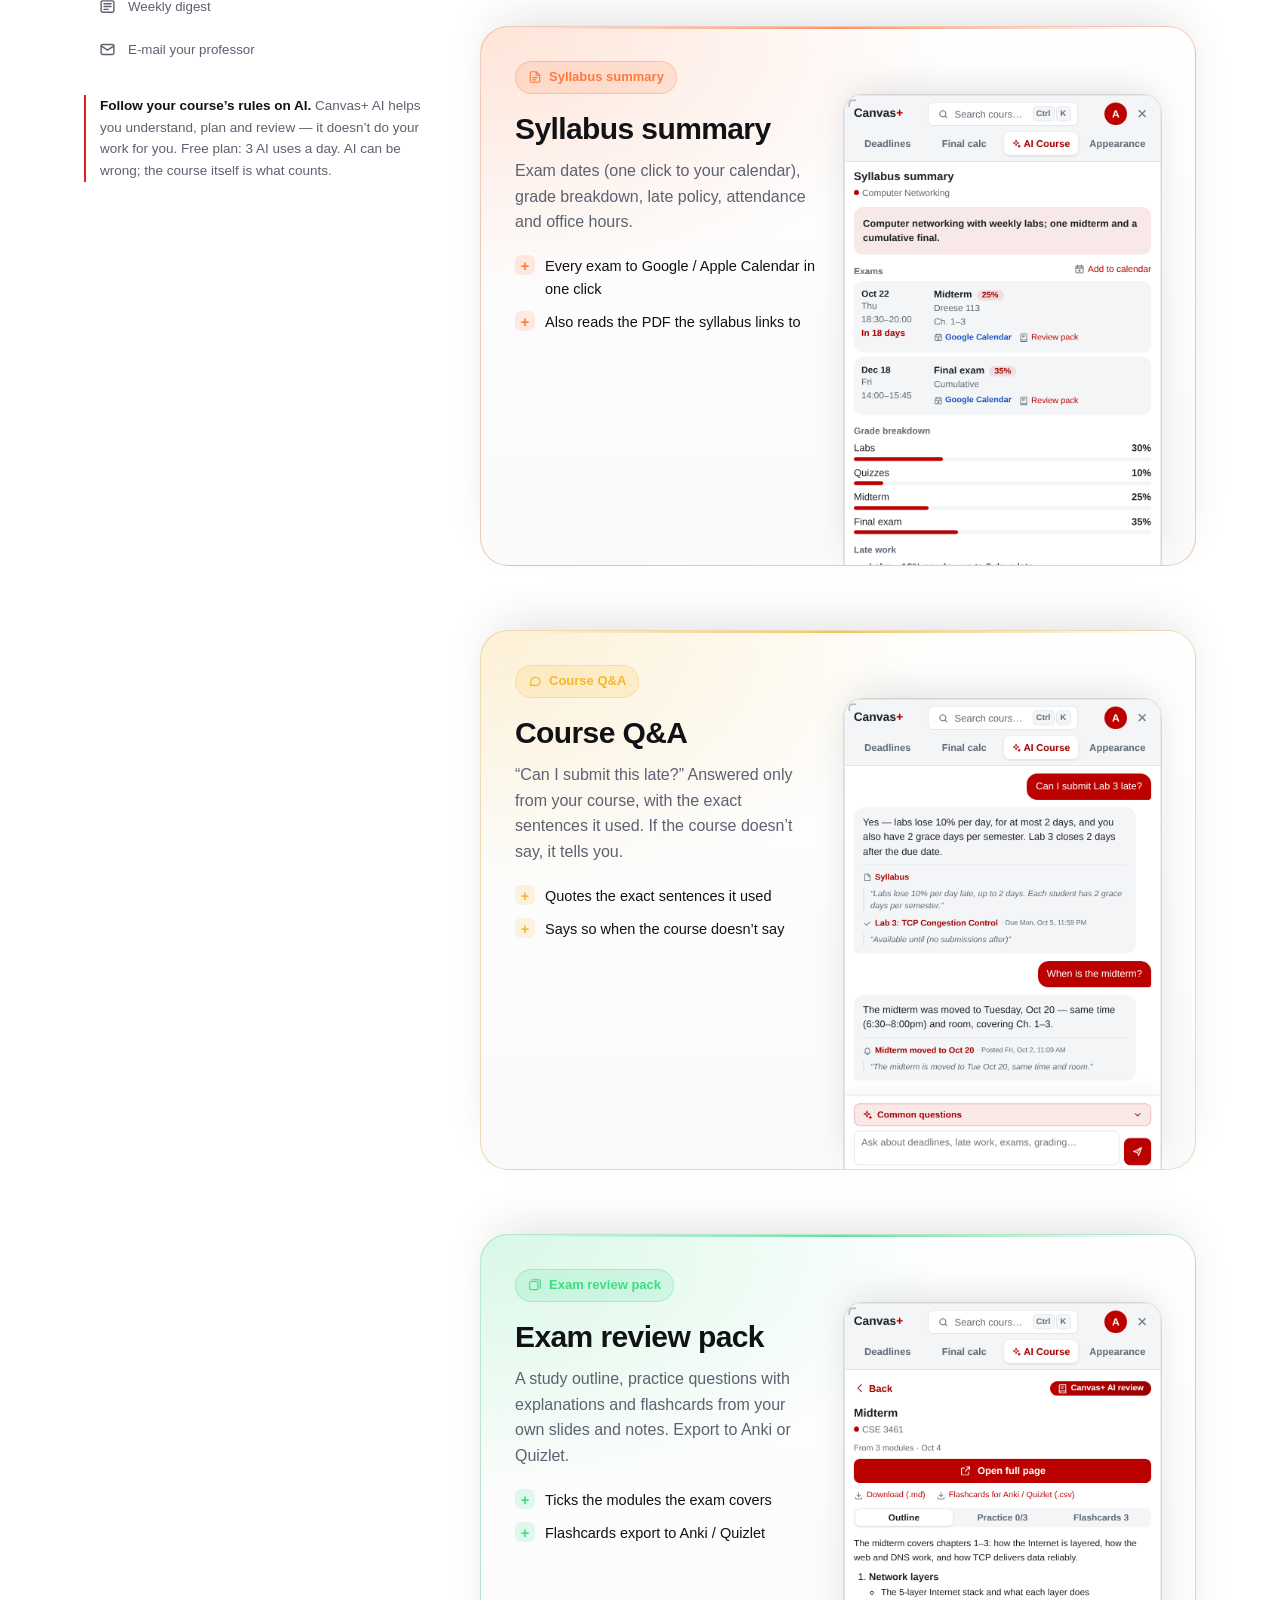
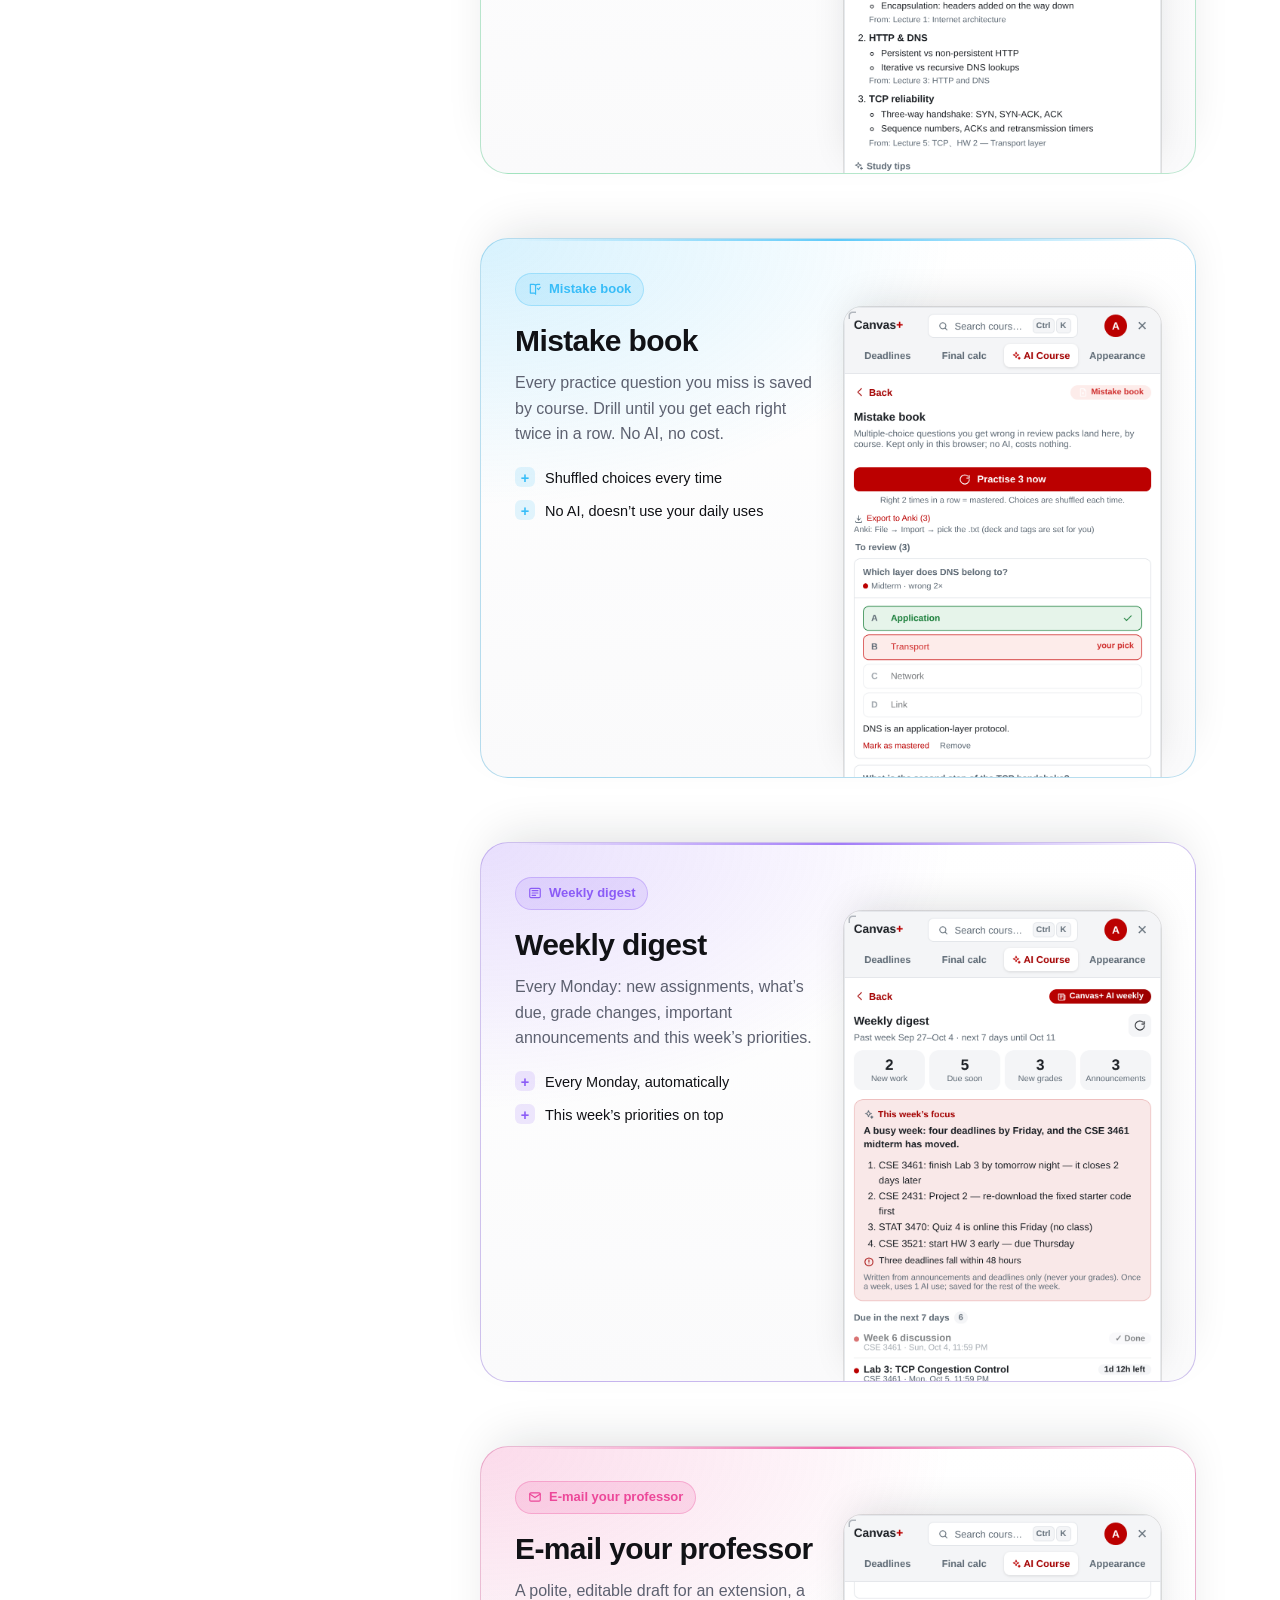
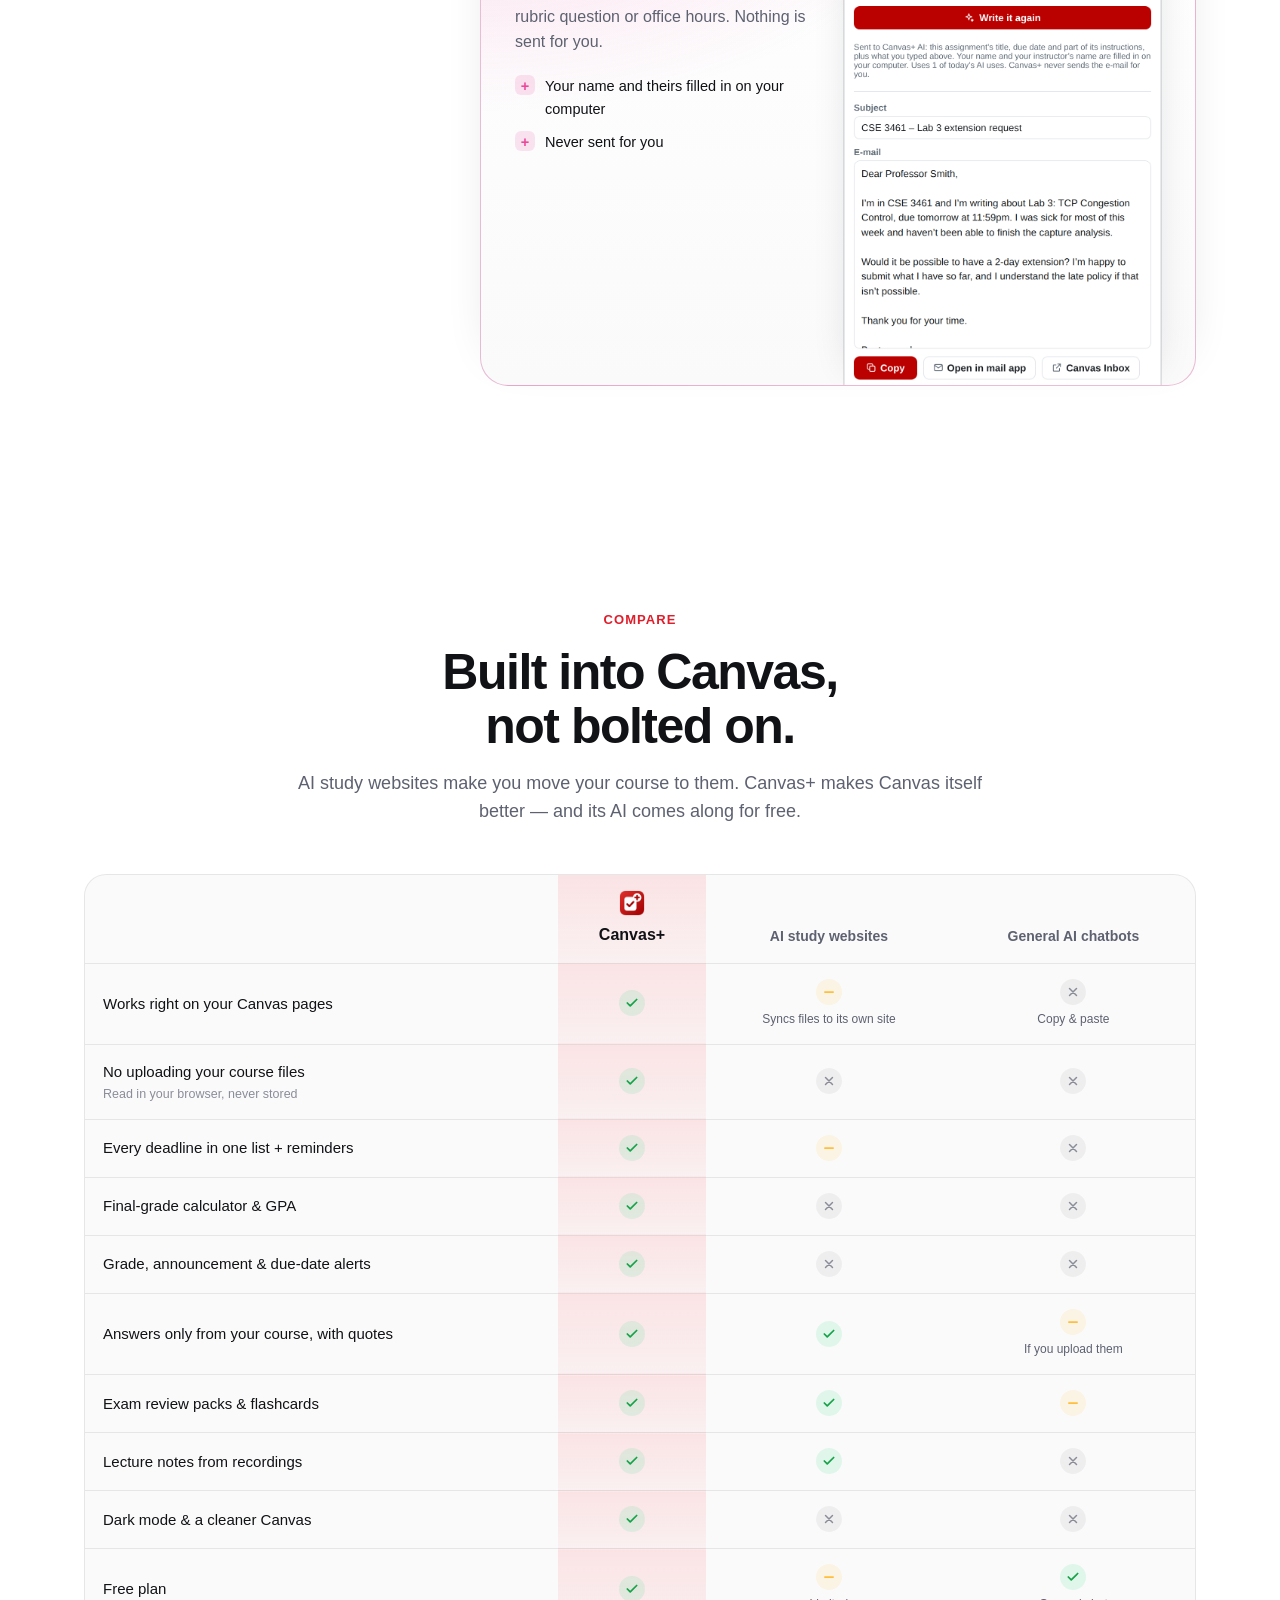
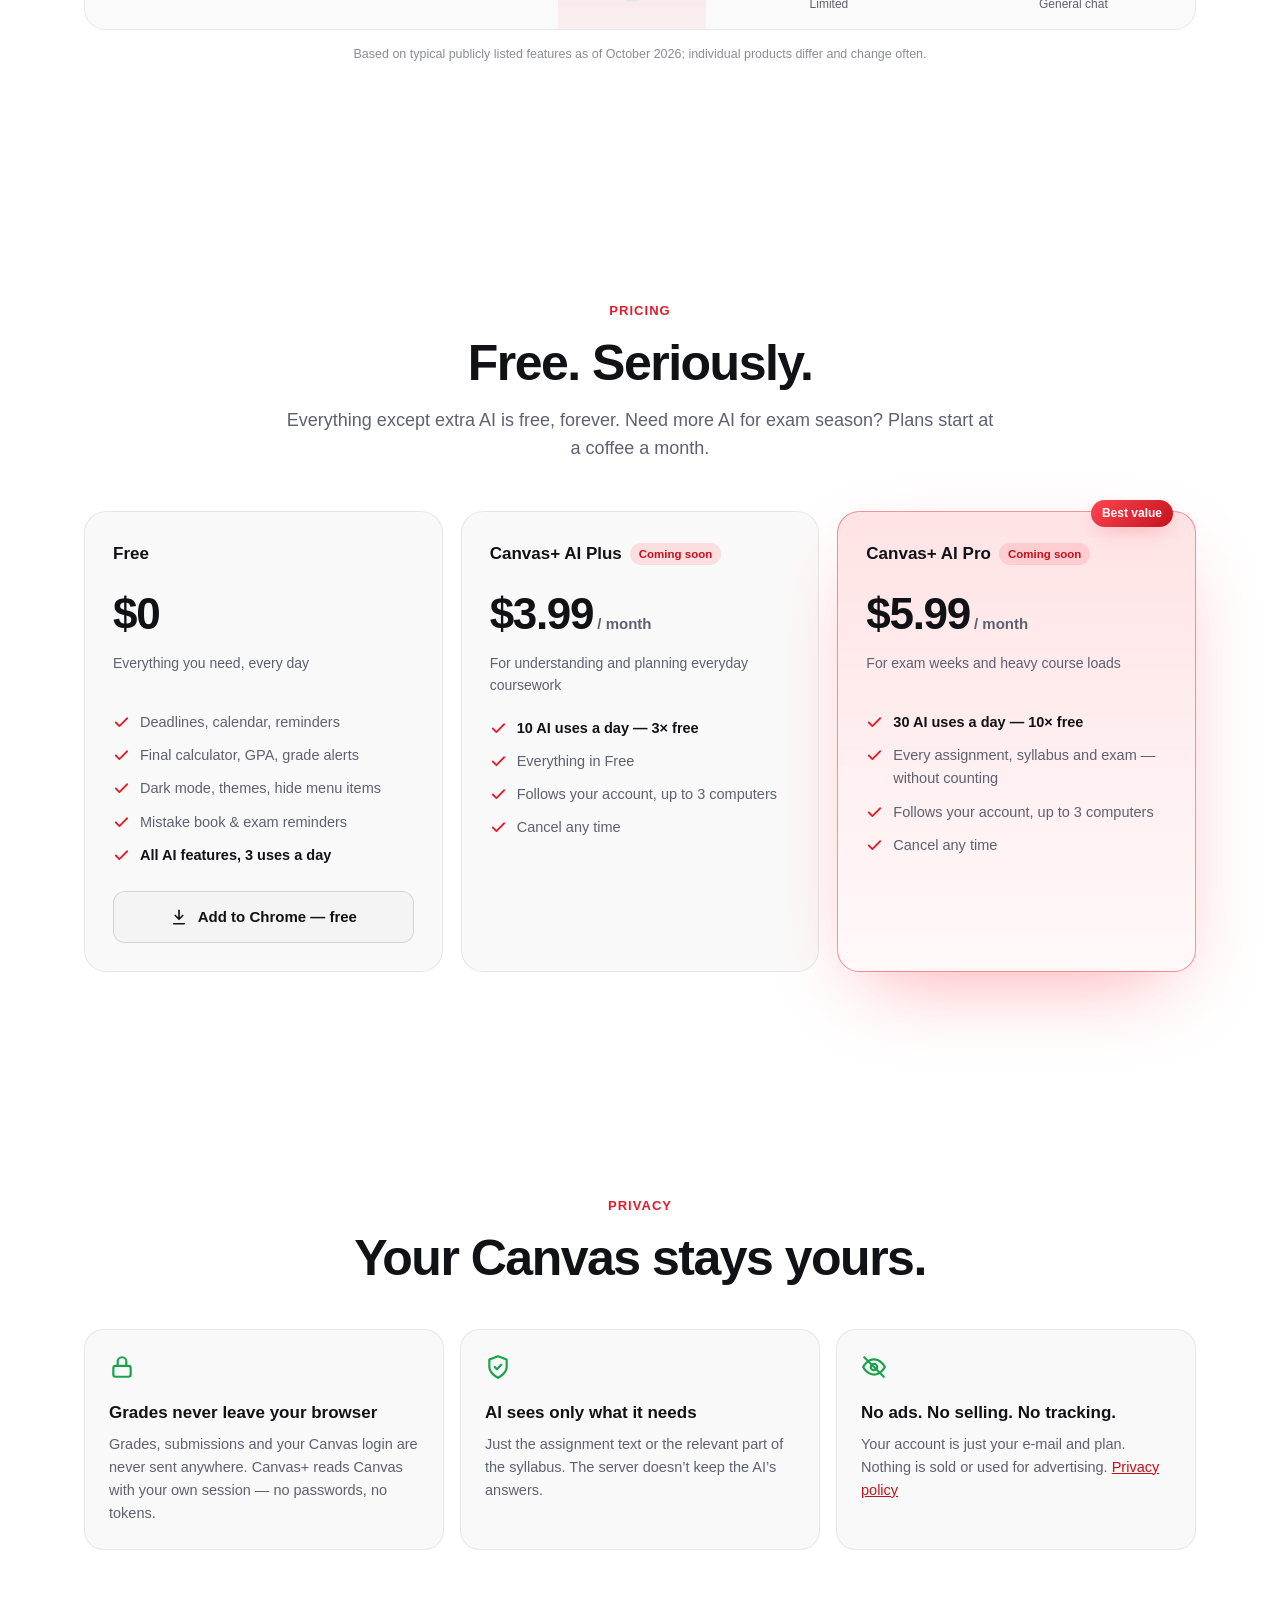
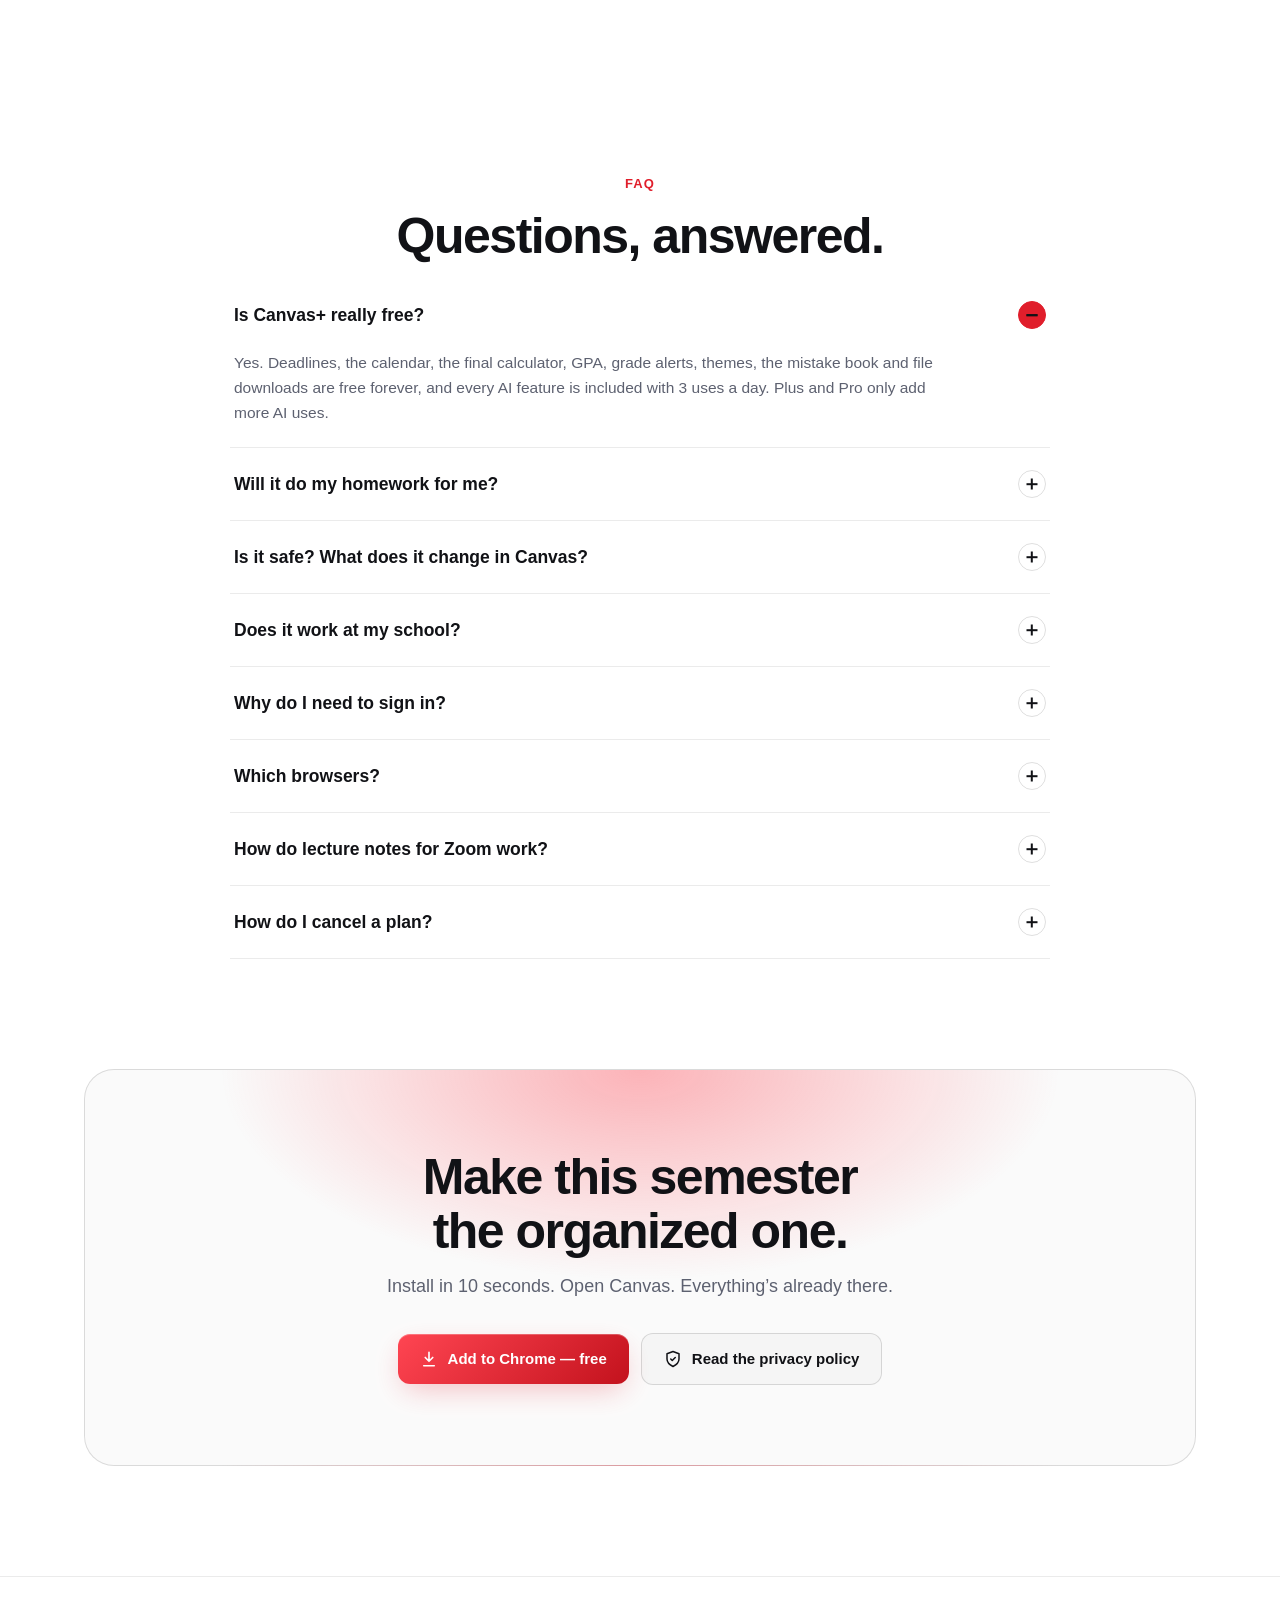
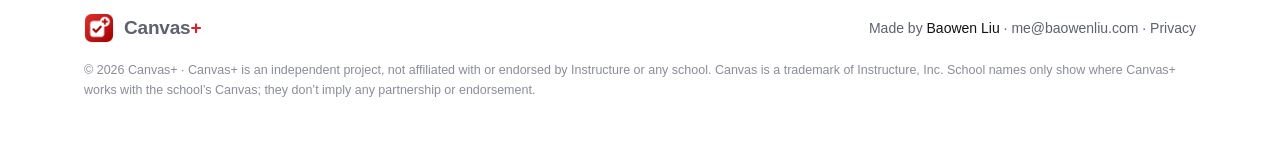
==== commit 6f25a76e: "Paid plans live" ====
--- a/canvas-plus/index.html
+++ b/canvas-plus/index.html
@@ -380,6 +380,7 @@
   .plan li b { color: var(--fg); }
   .plan li svg { width: 17px; height: 17px; flex: none; color: var(--red); margin-top: 3px; }
   .plan .btn { margin-top: auto; justify-content: center; }
+  .plan-buy[hidden] { display: none; }
 
   /* privacy */
   .priv { margin-top: 44px; display: grid; grid-template-columns: repeat(3, 1fr); gap: 16px; }
@@ -591,10 +592,12 @@
     <div class="plan rv"><h3><span class="en">Free</span><span class="zh">免费版</span></h3><div class="amt">$0</div><p class="tag"><span class="en">Everything you need, every day</span><span class="zh">日常所需，全都有</span></p>
       <ul><li><svg viewBox="0 0 24 24" fill="none" stroke="currentColor" stroke-width="2.5" stroke-linecap="round" stroke-linejoin="round" aria-hidden="true"><path d="M20 6 9 17l-5-5"/></svg><span><span class="en">Deadlines, calendar, reminders</span><span class="zh">作业倒计时、日历、提醒</span></span></li><li><svg viewBox="0 0 24 24" fill="none" stroke="currentColor" stroke-width="2.5" stroke-linecap="round" stroke-linejoin="round" aria-hidden="true"><path d="M20 6 9 17l-5-5"/></svg><span><span class="en">Final calculator, GPA, grade alerts</span><span class="zh">期末计算器、GPA、出分提醒</span></span></li><li><svg viewBox="0 0 24 24" fill="none" stroke="currentColor" stroke-width="2.5" stroke-linecap="round" stroke-linejoin="round" aria-hidden="true"><path d="M20 6 9 17l-5-5"/></svg><span><span class="en">Dark mode, themes, hide menu items</span><span class="zh">暗色模式、主题、隐藏菜单</span></span></li><li><svg viewBox="0 0 24 24" fill="none" stroke="currentColor" stroke-width="2.5" stroke-linecap="round" stroke-linejoin="round" aria-hidden="true"><path d="M20 6 9 17l-5-5"/></svg><span><span class="en">Mistake book &amp; exam reminders</span><span class="zh">错题本和考前提醒</span></span></li><li><svg viewBox="0 0 24 24" fill="none" stroke="currentColor" stroke-width="2.5" stroke-linecap="round" stroke-linejoin="round" aria-hidden="true"><path d="M20 6 9 17l-5-5"/></svg><span><b><span class="en">All AI features, 3 uses a day</span><span class="zh">所有 AI 功能，每天 3 次</span></b></span></li></ul>
       <a class="btn ghost " href="https://chromewebstore.google.com/detail/enihdeipikgagnnkpnanlhfechaflmif"><svg viewBox="0 0 24 24" fill="none" stroke="currentColor" stroke-width="2.2" stroke-linecap="round" stroke-linejoin="round" aria-hidden="true"><path d="M12 3v12M7 10l5 5 5-5M5 21h14"/></svg><span class="en">Add to Chrome — free</span><span class="zh">免费添加到 Chrome</span></a></div>
-    <div class="plan rv d1"><h3>Canvas+ AI Plus <span class="soon"><span class="en">Coming soon</span><span class="zh">即将开放</span></span></h3><div class="amt">$3.99<small><span class="en"> / month</span><span class="zh"> / 月</span></small></div><p class="tag"><span class="en">For understanding and planning everyday coursework</span><span class="zh">平时看懂作业、读 syllabus 够用</span></p>
-      <ul><li><svg viewBox="0 0 24 24" fill="none" stroke="currentColor" stroke-width="2.5" stroke-linecap="round" stroke-linejoin="round" aria-hidden="true"><path d="M20 6 9 17l-5-5"/></svg><span><b><span class="en">10 AI uses a day — 3× free</span><span class="zh">每天 10 次 AI，免费版的 3 倍多</span></b></span></li><li><svg viewBox="0 0 24 24" fill="none" stroke="currentColor" stroke-width="2.5" stroke-linecap="round" stroke-linejoin="round" aria-hidden="true"><path d="M20 6 9 17l-5-5"/></svg><span><span class="en">Everything in Free</span><span class="zh">包含免费版全部功能</span></span></li><li><svg viewBox="0 0 24 24" fill="none" stroke="currentColor" stroke-width="2.5" stroke-linecap="round" stroke-linejoin="round" aria-hidden="true"><path d="M20 6 9 17l-5-5"/></svg><span><span class="en">Follows your account, up to 3 computers</span><span class="zh">跟着账号走，最多同时 3 台</span></span></li><li><svg viewBox="0 0 24 24" fill="none" stroke="currentColor" stroke-width="2.5" stroke-linecap="round" stroke-linejoin="round" aria-hidden="true"><path d="M20 6 9 17l-5-5"/></svg><span><span class="en">Cancel any time</span><span class="zh">随时可以取消</span></span></li></ul></div>
-    <div class="plan pro rv d2"><span class="best"><span class="en">Best value</span><span class="zh">最划算</span></span><h3>Canvas+ AI Pro <span class="soon"><span class="en">Coming soon</span><span class="zh">即将开放</span></span></h3><div class="amt">$5.99<small><span class="en"> / month</span><span class="zh"> / 月</span></small></div><p class="tag"><span class="en">For exam weeks and heavy course loads</span><span class="zh">考试周、课多的学期，AI 放心用</span></p>
-      <ul><li><svg viewBox="0 0 24 24" fill="none" stroke="currentColor" stroke-width="2.5" stroke-linecap="round" stroke-linejoin="round" aria-hidden="true"><path d="M20 6 9 17l-5-5"/></svg><span><b><span class="en">30 AI uses a day — 10× free</span><span class="zh">每天 30 次 AI，免费版的 10 倍</span></b></span></li><li><svg viewBox="0 0 24 24" fill="none" stroke="currentColor" stroke-width="2.5" stroke-linecap="round" stroke-linejoin="round" aria-hidden="true"><path d="M20 6 9 17l-5-5"/></svg><span><span class="en">Every assignment, syllabus and exam — without counting</span><span class="zh">每份作业、每门课、每场考试，都不用精打细算</span></span></li><li><svg viewBox="0 0 24 24" fill="none" stroke="currentColor" stroke-width="2.5" stroke-linecap="round" stroke-linejoin="round" aria-hidden="true"><path d="M20 6 9 17l-5-5"/></svg><span><span class="en">Follows your account, up to 3 computers</span><span class="zh">跟着账号走，最多同时 3 台</span></span></li><li><svg viewBox="0 0 24 24" fill="none" stroke="currentColor" stroke-width="2.5" stroke-linecap="round" stroke-linejoin="round" aria-hidden="true"><path d="M20 6 9 17l-5-5"/></svg><span><span class="en">Cancel any time</span><span class="zh">随时可以取消</span></span></li></ul></div>
+    <div class="plan rv d1" data-plan="plus"><h3>Canvas+ AI Plus <span class="soon"><span class="en">Coming soon</span><span class="zh">即将开放</span></span></h3><div class="amt">$3.99<small><span class="en"> / month</span><span class="zh"> / 月</span></small></div><p class="tag"><span class="en">For understanding and planning everyday coursework</span><span class="zh">平时看懂作业、读 syllabus 够用</span></p>
+      <ul><li><svg viewBox="0 0 24 24" fill="none" stroke="currentColor" stroke-width="2.5" stroke-linecap="round" stroke-linejoin="round" aria-hidden="true"><path d="M20 6 9 17l-5-5"/></svg><span><b><span class="en">10 AI uses a day — 3× free</span><span class="zh">每天 10 次 AI，免费版的 3 倍多</span></b></span></li><li><svg viewBox="0 0 24 24" fill="none" stroke="currentColor" stroke-width="2.5" stroke-linecap="round" stroke-linejoin="round" aria-hidden="true"><path d="M20 6 9 17l-5-5"/></svg><span><span class="en">Everything in Free</span><span class="zh">包含免费版全部功能</span></span></li><li><svg viewBox="0 0 24 24" fill="none" stroke="currentColor" stroke-width="2.5" stroke-linecap="round" stroke-linejoin="round" aria-hidden="true"><path d="M20 6 9 17l-5-5"/></svg><span><span class="en">Follows your account, up to 3 computers</span><span class="zh">跟着账号走，最多同时 3 台</span></span></li><li><svg viewBox="0 0 24 24" fill="none" stroke="currentColor" stroke-width="2.5" stroke-linecap="round" stroke-linejoin="round" aria-hidden="true"><path d="M20 6 9 17l-5-5"/></svg><span><span class="en">Cancel any time</span><span class="zh">随时可以取消</span></span></li></ul>
+      <a class="btn ghost plan-buy" hidden href="https://chromewebstore.google.com/detail/enihdeipikgagnnkpnanlhfechaflmif"><svg viewBox="0 0 24 24" fill="none" stroke="currentColor" stroke-width="2.2" stroke-linecap="round" stroke-linejoin="round" aria-hidden="true"><path d="M12 3v12M7 10l5 5 5-5M5 21h14"/></svg><span class="en">Get it in Canvas+</span><span class="zh">在插件里开通</span></a></div>
+    <div class="plan pro rv d2" data-plan="pro"><span class="best"><span class="en">Best value</span><span class="zh">最划算</span></span><h3>Canvas+ AI Pro <span class="soon"><span class="en">Coming soon</span><span class="zh">即将开放</span></span></h3><div class="amt">$5.99<small><span class="en"> / month</span><span class="zh"> / 月</span></small></div><p class="tag"><span class="en">For exam weeks and heavy course loads</span><span class="zh">考试周、课多的学期，AI 放心用</span></p>
+      <ul><li><svg viewBox="0 0 24 24" fill="none" stroke="currentColor" stroke-width="2.5" stroke-linecap="round" stroke-linejoin="round" aria-hidden="true"><path d="M20 6 9 17l-5-5"/></svg><span><b><span class="en">30 AI uses a day — 10× free</span><span class="zh">每天 30 次 AI，免费版的 10 倍</span></b></span></li><li><svg viewBox="0 0 24 24" fill="none" stroke="currentColor" stroke-width="2.5" stroke-linecap="round" stroke-linejoin="round" aria-hidden="true"><path d="M20 6 9 17l-5-5"/></svg><span><span class="en">Every assignment, syllabus and exam — without counting</span><span class="zh">每份作业、每门课、每场考试，都不用精打细算</span></span></li><li><svg viewBox="0 0 24 24" fill="none" stroke="currentColor" stroke-width="2.5" stroke-linecap="round" stroke-linejoin="round" aria-hidden="true"><path d="M20 6 9 17l-5-5"/></svg><span><span class="en">Follows your account, up to 3 computers</span><span class="zh">跟着账号走，最多同时 3 台</span></span></li><li><svg viewBox="0 0 24 24" fill="none" stroke="currentColor" stroke-width="2.5" stroke-linecap="round" stroke-linejoin="round" aria-hidden="true"><path d="M20 6 9 17l-5-5"/></svg><span><span class="en">Cancel any time</span><span class="zh">随时可以取消</span></span></li></ul>
+      <a class="btn primary plan-buy" hidden href="https://chromewebstore.google.com/detail/enihdeipikgagnnkpnanlhfechaflmif"><svg viewBox="0 0 24 24" fill="none" stroke="currentColor" stroke-width="2.2" stroke-linecap="round" stroke-linejoin="round" aria-hidden="true"><path d="M12 3v12M7 10l5 5 5-5M5 21h14"/></svg><span class="en">Get it in Canvas+</span><span class="zh">在插件里开通</span></a></div>
   </div>
 </section>
 <section class="sec wrap" id="privacy">
@@ -621,6 +624,6 @@
     <span><span class="en">Made by</span><span class="zh">作者</span> <a href="https://www.baowenliu.com" style="color:var(--fg)">Baowen Liu</a> · <a href="mailto:me@baowenliu.com">me@baowenliu.com</a> · <a href="privacy.html"><span class="en">Privacy</span><span class="zh">隐私说明</span></a></span></div>
   <p class="legal">© 2026 Canvas+ · <span class="en">Canvas+ is an independent project, not affiliated with or endorsed by Instructure or any school. Canvas is a trademark of Instructure, Inc. School names only show where Canvas+ works with the school’s Canvas; they don’t imply any partnership or endorsement.</span><span class="zh">Canvas+ 是独立项目，与 Instructure 和任何学校均无关联，也未获得其认可。Canvas 是 Instructure, Inc. 的商标。页面上的学校名称仅表示 Canvas+ 可以在该校的 Canvas 上使用，不代表任何合作或认可。</span></p>
 </div></footer>
-<script src="site.js?v=d11d8730"></script>
+<script src="site.js?v=9fe61313"></script>
 </body>
 </html>
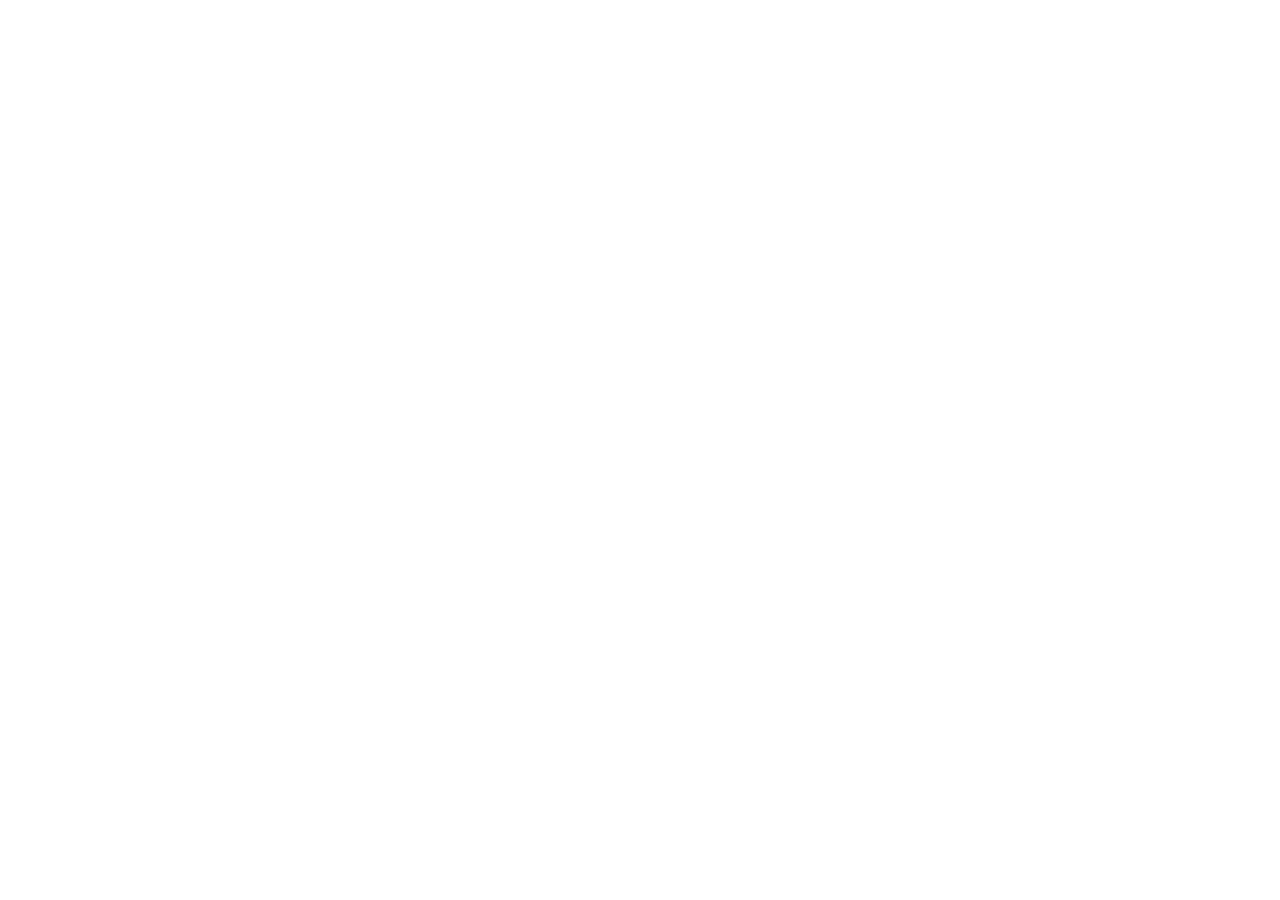
==== commit ff7e9da4: "Move Canvas+ to getcanvasplus.com" ====
--- a/canvas-plus/index.html
+++ b/canvas-plus/index.html
@@ -1,629 +1,10 @@
 <!doctype html>
-<html lang="en" data-lang="en">
-<head>
-<meta charset="utf-8">
-<meta name="viewport" content="width=device-width, initial-scale=1">
-<title>Canvas+ · A better Canvas for students</title>
-<meta name="description" content="Canvas+ is a free Chrome extension for Canvas: every deadline in one list, a final-exam calculator, dark mode, instant grade alerts, and Canvas+ AI — assignment guides, syllabus summaries, course Q&amp;A, exam review packs, Zoom lecture notes and a weekly digest.">
-<link rel="canonical" href="https://www.baowenliu.com/canvas-plus/">
-<link rel="icon" href="icon128.png">
-<meta name="theme-color" content="#000000" media="(prefers-color-scheme: dark)">
-<meta name="theme-color" content="#ffffff" media="(prefers-color-scheme: light)">
-<meta name="color-scheme" content="light dark">
-<meta property="og:title" content="Canvas+ · A better Canvas for students">
-<meta property="og:description" content="Deadlines, grades and an AI study helper that uses your own course materials — right inside Canvas. Free Chrome extension.">
-<meta property="og:image" content="https://www.baowenliu.com/canvas-plus/shot-deadlines.png">
-<style>
-  :root {
-    --tint: 255,255,255; --bgrgb: 0,0,0; --sh: rgba(0,0,0,.8);
-    --bg: #000; --bg1: #141418; --bg2: #0c0c0f; --card: rgba(255,255,255,.035); --card2: rgba(255,255,255,.06);
-    --line: rgba(255,255,255,.09); --line2: rgba(255,255,255,.15);
-    --fg: #f3f3f6; --muted: #9b9ca8; --dim: #6c6d78;
-    --red: #ff3b47; --red2: #c3121d; --red-tx: #ff7a82; --redglow: rgba(255,45,60,.35); --ok: #3ddc84;
-    --r: 18px; --ease: cubic-bezier(.2,.8,.2,1);
-  }
-  @media (prefers-color-scheme: light) {
-    :root {
-      --tint: 0,0,0; --bgrgb: 255,255,255; --sh: rgba(20,24,31,.16);
-      --bg: #fff; --bg1: #ffffff; --bg2: #fafafb; --card: rgba(0,0,0,.025); --card2: rgba(0,0,0,.045);
-      --line: rgba(0,0,0,.08); --line2: rgba(0,0,0,.13);
-      --fg: #111216; --muted: #5d6170; --dim: #8a8d99;
-      --red: #e01e2b; --red-tx: #c3121d; --redglow: rgba(224,30,43,.28); --ok: #17a34a;
-    }
-    .grad { background: linear-gradient(100deg, #ff3b47 0%, #d6101e 45%, #f2611d 100%); -webkit-background-clip: text; background-clip: text; }
-    .plan.pro { box-shadow: 0 30px 70px -30px rgba(224,30,43,.35); }
-  }
-  * { box-sizing: border-box; }
-  html { scroll-behavior: smooth; }
-  html, body { overflow-x: clip; }
-  body { margin: 0; background: var(--bg); color: var(--fg); font: 16px/1.6 -apple-system, BlinkMacSystemFont, "Segoe UI", Inter, Roboto, "PingFang SC", "Microsoft YaHei", sans-serif; -webkit-font-smoothing: antialiased; }
-  a { color: inherit; }
-  html[data-lang="en"] .zh, html[data-lang="zh"] .en { display: none !important; }
-  .wrap { max-width: 1160px; margin: 0 auto; padding: 0 24px; }
-  ::selection { background: var(--red); color: #fff; }
-
-  /* background: glow + grid */
-  .bg { display: none; position: fixed; inset: 0; z-index: -1; pointer-events: none; overflow: hidden; }
-  .bg::before { content: ""; position: absolute; inset: 0;
-    background-image: linear-gradient(var(--line) 1px, transparent 1px), linear-gradient(90deg, var(--line) 1px, transparent 1px);
-    background-size: 64px 64px; mask-image: radial-gradient(ellipse 80% 60% at 50% 0%, #000 30%, transparent 75%); -webkit-mask-image: radial-gradient(ellipse 80% 60% at 50% 0%, #000 30%, transparent 75%); opacity: .55; }
-  .orb { position: absolute; border-radius: 50%; opacity: .5; }
-  .orb.a { width: 620px; height: 620px; left: -160px; top: -220px; background: radial-gradient(circle, #ff2d3c 0%, transparent 65%); }
-  .orb.b { width: 520px; height: 520px; right: -140px; top: 120px; background: radial-gradient(circle, #7a1cff 0%, transparent 65%); opacity: .28; animation-duration: 24s; }
-  .orb.c { width: 480px; height: 480px; left: 35%; top: 70vh; background: radial-gradient(circle, #ff6a2d 0%, transparent 65%); opacity: .18; animation-duration: 30s; }
-
-  /* nav */
-  .nav { position: sticky; top: 0; z-index: 50; backdrop-filter: blur(18px) saturate(1.4); -webkit-backdrop-filter: blur(18px) saturate(1.4);
-    background: rgba(var(--bgrgb),.55); border-bottom: 1px solid transparent; transition: border-color .3s, background .3s; }
-  .nav.scrolled { border-bottom-color: var(--line); background: rgba(var(--bgrgb),.78); }
-  .nav .wrap { display: flex; align-items: center; justify-content: space-between; height: 64px; }
-  .brand { display: flex; align-items: center; gap: 10px; font-weight: 800; font-size: 19px; text-decoration: none; letter-spacing: -.01em; }
-  .brand img { width: 30px; height: 30px; border-radius: 8px; }
-  .brand b { color: var(--red); }
-  .links { display: flex; align-items: center; gap: 26px; font-size: 14px; }
-  .links a { color: var(--muted); text-decoration: none; transition: color .2s; }
-  .links a:hover { color: var(--fg); }
-  .nav-r { display: flex; align-items: center; gap: 10px; }
-  .lang { border: 1px solid var(--line2); background: transparent; color: var(--fg); border-radius: 999px; padding: 6px 13px; font: inherit; font-size: 13px; cursor: pointer; }
-  .lang:hover { background: var(--card2); }
-
-  /* buttons */
-  .btn { position: relative; display: inline-flex; align-items: center; gap: 10px; padding: 13px 22px; border-radius: 12px; font-weight: 700; text-decoration: none; font-size: 15px; border: 0; cursor: pointer; transition: transform .2s var(--ease), box-shadow .2s, background .2s; white-space: nowrap; }
-  .btn svg { width: 18px; height: 18px; flex: none; }
-  .btn.primary { background: linear-gradient(135deg, #ff4552, #c3121d); color: #fff; box-shadow: 0 10px 30px -6px var(--redglow), inset 0 1px 0 #ffffff40; }
-  .btn.primary:hover { transform: translateY(-2px); box-shadow: 0 16px 40px -6px rgba(255,45,60,.5), inset 0 1px 0 #ffffff40; }
-  .btn.ghost { color: var(--fg); background: var(--card); border: 1px solid var(--line2); }
-  .btn.ghost:hover { background: var(--card2); transform: translateY(-2px); }
-  .btn.sm { padding: 8px 14px; font-size: 13px; border-radius: 10px; }
-
-  /* hero */
-  .hero { display: grid; grid-template-columns: 1.05fr .95fr; gap: 56px; align-items: center; padding-top: 72px; padding-bottom: 80px; }
-  .pill { display: inline-flex; align-items: center; gap: 8px; font-size: 13px; font-weight: 600; color: var(--fg); background: var(--card); border: 1px solid var(--line2); border-radius: 999px; padding: 5px 14px 5px 6px; margin-bottom: 22px; text-decoration: none; }
-  .pill i { font-style: normal; background: var(--red); color: #fff; font-size: 11px; font-weight: 800; border-radius: 999px; padding: 2px 8px; }
-  .pill:hover { border-color: rgba(255,59,71,.5); }
-  h1 { font-size: clamp(40px, 5.4vw, 66px); line-height: 1.02; letter-spacing: -.035em; margin: 0 0 22px; font-weight: 800; }
-  html[data-lang="zh"] h1 { letter-spacing: -.01em; line-height: 1.12; }
-  .grad { background: linear-gradient(100deg, #ff6a73 0%, #ff2d3c 40%, #ff8a3d 100%); -webkit-background-clip: text; background-clip: text; color: transparent; }
-  .lead { font-size: 19px; color: var(--muted); margin: 0 0 32px; max-width: 32em; }
-  .cta { display: flex; flex-wrap: wrap; gap: 12px; align-items: center; }
-  .trust { display: flex; flex-wrap: wrap; gap: 8px 20px; margin-top: 26px; font-size: 13px; color: var(--muted); }
-  .trust span { display: inline-flex; align-items: center; gap: 6px; }
-  .trust svg { width: 15px; height: 15px; color: var(--ok); }
-
-  /* interactive demo panel */
-  .stage { position: relative; justify-self: center; width: 100%; max-width: 420px; }
-  .stage::before { content: ""; position: absolute; inset: 8% -6% -4%; background: radial-gradient(closest-side, rgba(255,45,60,.45), transparent); filter: blur(30px); z-index: -1; }
-  /* The demo is a copy of the real Canvas+ panel (same layout, colours and wording). */
-  .demo { --p-bg: #fff; --p-head: #f6f7f9; --p-bg2: #f3f4f6; --p-fg: #1f2328; --p-muted: #6b7280; --p-line: #e5e7eb; --p-acc: #bb0000; --p-soft: #fdecec; --p-softline: #f4c2c2;
-    --p-blue: #2563eb; --p-amber-bg: #fdf3dc; --p-amber: #a15c07; --p-row-hot: #fde8e8;
-    position: relative; background: var(--p-bg); color: var(--p-fg); border-radius: 16px; overflow: hidden; font: 13px/1.45 -apple-system, BlinkMacSystemFont, "Segoe UI", Roboto, "PingFang SC", "Microsoft YaHei", sans-serif;
-    box-shadow: 0 40px 100px -20px var(--sh), 0 0 0 1px rgba(var(--tint),.12); transition: background .35s, color .35s; text-align: left; }
-  .demo.dark { --p-bg: #1c1e23; --p-head: #16181c; --p-bg2: #262930; --p-fg: #eceef2; --p-muted: #9aa1ad; --p-line: #30343c; --p-acc: #ff5a5f; --p-soft: rgba(255,90,95,.13); --p-softline: rgba(255,90,95,.35);
-    --p-blue: #6ea8ff; --p-amber-bg: rgba(245,170,40,.15); --p-amber: #f5b642; --p-row-hot: rgba(255,90,95,.12); }
-  .demo button { font: inherit; color: inherit; }
-  .demo svg { display: block; }
-  .p-head { background: var(--p-head); border-bottom: 1px solid var(--p-line); padding: 12px 12px 8px; transition: background .35s, border-color .35s; }
-  /* Same 4 columns as the tabs below: the search box runs from the left edge of tab 2 to the right edge of tab 3. */
-  .p-row { display: grid; grid-template-columns: repeat(4, minmax(0, 1fr)); gap: 2px; align-items: center; }
-  .p-row .p-search { grid-column: 2 / 4; }
-  .p-end { display: flex; align-items: center; justify-content: flex-end; gap: 8px; }
-  .p-brand { font-weight: 800; font-size: 16px; letter-spacing: -.01em; white-space: nowrap; }
-  .p-brand b { color: var(--p-acc); }
-  .p-search { flex: 1; min-width: 0; display: flex; align-items: center; gap: 6px; background: var(--p-bg); border: 1px solid var(--p-line); border-radius: 10px; padding: 6px 8px; color: var(--p-muted); font-size: 12.5px; white-space: nowrap; overflow: hidden; }
-  .p-search svg { width: 13px; height: 13px; flex: none; }
-  .p-search span { overflow: hidden; text-overflow: ellipsis; }
-  .p-new { flex: none; background: var(--p-acc); color: #fff; font-size: 10px; font-weight: 800; border-radius: 999px; padding: 1px 6px; }
-  .p-kbd { flex: none; display: flex; gap: 2px; margin-left: auto; }
-  .p-kbd i { font: 700 10px/1 inherit; font-style: normal; border: 1px solid var(--p-line); border-radius: 4px; padding: 3px 4px; background: var(--p-bg2); }
-  .p-av { flex: none; width: 28px; height: 28px; border-radius: 50%; display: grid; place-items: center; background: var(--p-acc); color: #fff; font-weight: 800; font-size: 12.5px; }
-  .p-x { flex: none; color: var(--p-muted); font-size: 18px; line-height: 1; padding: 0 2px; }
-  .p-tabs { position: relative; display: grid; grid-template-columns: repeat(4, minmax(0, 1fr)); gap: 2px; margin-top: 10px; }
-  .p-ind { position: absolute; top: 0; bottom: 0; left: 0; border-radius: 9px; background: var(--p-bg); box-shadow: 0 1px 3px rgba(0,0,0,.12); transition: transform .35s var(--ease), width .35s var(--ease), background .35s; }
-  .p-tab { position: relative; z-index: 1; border: 0; background: transparent; font-weight: 700 !important; font-size: 12.5px !important; color: var(--p-muted) !important; padding: 8px 2px; border-radius: 9px; cursor: pointer; white-space: nowrap; display: flex; align-items: center; justify-content: center; gap: 4px; }
-  .p-tab.on { color: var(--p-fg) !important; }
-  /* Equal columns even when the panel is narrow (embedded on another page): smaller tab labels instead of uneven tabs. */
-  .demo { container: cp / inline-size; }
-  .p-tab { min-width: 0; overflow: hidden; text-overflow: ellipsis; }
-  @container cp (max-width: 400px) { .p-tab { font-size: 11px !important; gap: 2px; } .p-tab .rd { display: none; } .p-tab svg { width: 10px; height: 10px; }
-    .p-filters { gap: 6px; } .p-tog { font-size: 11px; gap: 4px; } .p-ib { gap: 4px; } .p-ib span { width: 24px; height: 24px; } .p-seg button { padding: 5px 6px; } }
-  @container cp (max-width: 350px) { .p-ib span:first-child { display: none; } }
-  .p-tab.ai { color: var(--p-acc) !important; }
-  .p-tab svg { width: 12px; height: 12px; }
-  .p-tab .rd { width: 6px; height: 6px; border-radius: 50%; background: var(--p-acc); }
-  .p-body { position: relative; height: 468px; overflow: hidden; }
-  .p-pane { position: absolute; inset: 0; padding: 12px; overflow: hidden; opacity: 0; transform: translateY(6px); pointer-events: none; transition: opacity .3s, transform .3s var(--ease); }
-  .p-pane.on { opacity: 1; transform: none; pointer-events: auto; }
-  .p-seg { display: grid; grid-auto-flow: column; grid-auto-columns: 1fr; background: var(--p-bg2); border-radius: 9px; padding: 3px; gap: 2px; }
-  .p-seg button { border: 0; background: transparent; border-radius: 7px; padding: 5px 8px; font-weight: 700 !important; font-size: 12px !important; color: var(--p-muted) !important; cursor: pointer; }
-  .p-seg button.on { background: var(--p-bg); color: var(--p-fg) !important; box-shadow: 0 1px 2px rgba(0,0,0,.1); }
-  .p-filters { display: flex; align-items: center; gap: 8px; margin: 10px 0; }
-  .p-filters .p-seg { grid-auto-columns: auto; }
-  .p-tog { display: flex; align-items: center; gap: 6px; color: var(--p-muted); font-size: 12px; white-space: nowrap; cursor: pointer; }
-  .p-sw { position: relative; width: 30px; height: 18px; border-radius: 99px; background: var(--p-line); border: 0; flex: none; transition: background .2s; cursor: pointer; padding: 0; }
-  .p-sw::after { content: ""; position: absolute; top: 2px; left: 2px; width: 14px; height: 14px; border-radius: 50%; background: #fff; box-shadow: 0 1px 2px rgba(0,0,0,.3); transition: transform .2s var(--ease); }
-  .p-sw.on { background: var(--p-acc); }
-  .p-sw.on::after { transform: translateX(12px); }
-  .p-ib { margin-left: auto; display: flex; gap: 6px; }
-  .p-ib span { width: 28px; height: 28px; border: 1px solid var(--p-line); border-radius: 8px; display: grid; place-items: center; color: var(--p-muted); }
-  .p-ib svg { width: 14px; height: 14px; }
-  .p-list { display: grid; }
-  .p-it { display: grid; grid-template-columns: auto 1fr auto; gap: 10px; align-items: start; padding: 10px 8px; border-bottom: 1px solid var(--p-line); border-radius: 10px; transition: background .2s, opacity .25s; }
-  .p-it.hot { background: var(--p-row-hot); border-bottom-color: transparent; }
-  .p-it.done { opacity: .45; }
-  .p-it.done .tt { text-decoration: line-through; }
-  .p-ck { width: 18px; height: 18px; margin-top: 1px; border-radius: 50%; border: 1.6px solid var(--p-muted); display: grid; place-items: center; cursor: pointer; transition: background .2s, border-color .2s; }
-  .p-ck svg { width: 11px; height: 11px; color: #fff; opacity: 0; }
-  .p-it.done .p-ck { background: #1f9d55; border-color: #1f9d55; }
-  .p-it.done .p-ck svg { opacity: 1; }
-  .p-it .tt { font-weight: 700; font-size: 13px; line-height: 1.3; }
-  .p-it .mt { color: var(--p-muted); font-size: 11.5px; display: flex; align-items: center; gap: 5px; margin-top: 2px; }
-  .p-dot { width: 7px; height: 7px; border-radius: 50%; flex: none; transition: background .3s; }
-  .p-wt { display: inline-block; margin-top: 4px; background: var(--p-soft); color: var(--p-acc); font-size: 10.5px; font-weight: 700; border-radius: 999px; padding: 1px 7px; }
-  .p-rt { text-align: right; display: grid; justify-items: end; gap: 3px; }
-  .p-cd { font-weight: 800; font-size: 11.5px; border-radius: 999px; padding: 2px 8px; white-space: nowrap; font-variant-numeric: tabular-nums; background: var(--p-bg2); }
-  .p-cd.red { background: var(--p-row-hot); color: var(--p-acc); }
-  .p-it.hot .p-cd.red { background: transparent; }
-  .p-cd.amb { background: var(--p-amber-bg); color: var(--p-amber); }
-  .p-dt { color: var(--p-muted); font-size: 11px; white-space: nowrap; }
-  .p-acts { display: flex; gap: 4px; }
-  .p-aig { display: inline-flex; align-items: center; gap: 3px; border: 1px solid var(--p-softline); background: var(--p-soft); color: var(--p-acc) !important; border-radius: 999px; font-size: 11px !important; font-weight: 700 !important; padding: 1px 7px; cursor: pointer; }
-  .p-aig svg { width: 11px; height: 11px; }
-  .p-mail { display: grid; place-items: center; border: 1px solid var(--p-softline); background: var(--p-soft); color: var(--p-acc); border-radius: 999px; width: 26px; height: 20px; }
-  .p-mail svg { width: 11px; height: 11px; }
-  /* final calc */
-  .p-card { border: 1px solid var(--p-line); border-radius: 12px; padding: 11px 12px; background: var(--p-bg); }
-  .p-cs { display: flex; align-items: center; gap: 10px; background: var(--p-bg2); border-radius: 12px; padding: 10px 12px; cursor: pointer; }
-  .p-cs b { display: block; font-size: 13.5px; }
-  .p-cs small { color: var(--p-muted); font-size: 11.5px; }
-  .p-cs .chg { margin-left: auto; color: var(--p-muted); font-size: 12px; display: flex; align-items: center; gap: 4px; }
-  .p-cs .chg svg { width: 13px; height: 13px; }
-  .p-tiles { display: grid; grid-template-columns: 1fr 1fr; gap: 8px; margin: 10px 0; }
-  .p-tile { background: var(--p-bg2); border-radius: 12px; padding: 9px 11px; }
-  .p-tile small { display: block; color: var(--p-muted); font-size: 11px; font-weight: 700; }
-  .p-tile b { display: block; font-size: 20px; letter-spacing: -.01em; margin: 1px 0; }
-  .p-tile span { color: var(--p-muted); font-size: 11px; }
-  .p-st-h { display: flex; align-items: center; gap: 6px; color: var(--p-muted); font-size: 12px; font-weight: 700; }
-  .p-st-h svg { width: 13px; height: 13px; color: var(--p-acc); }
-  .p-st-big { font-size: 24px; font-weight: 800; letter-spacing: -.02em; margin: 2px 0 0; }
-  .p-st-sub { color: var(--p-muted); font-size: 11.5px; }
-  .p-st-blue { color: var(--p-blue); font-weight: 700; font-size: 12px; margin-top: 4px; }
-  .p-curve { margin-top: 2px; }
-  .p-curve svg { width: 100%; height: auto; overflow: visible; }
-  .p-curve text { font: 600 9.5px/1 -apple-system, "Segoe UI", sans-serif; }
-  .p-need { position: absolute; left: 0; right: 0; bottom: 0; display: flex; align-items: center; gap: 10px; padding: 11px 14px; background: var(--p-bg); border-top: 1px solid var(--p-line); box-shadow: 0 -8px 20px -10px rgba(0,0,0,.15); }
-  .p-need .l { min-width: 0; }
-  .p-need small { display: flex; align-items: center; gap: 6px; color: var(--p-muted); font-size: 11.5px; }
-  .p-need b { display: block; font-size: 12px; }
-  .p-tgt { border: 1px solid var(--p-line); background: var(--p-bg2); border-radius: 999px; font-weight: 700 !important; font-size: 11px !important; padding: 1px 8px; cursor: pointer; }
-  .p-need .big { margin-left: auto; font-size: 26px; font-weight: 800; letter-spacing: -.02em; color: var(--p-fg); font-variant-numeric: tabular-nums; }
-  .p-need .big.bad { color: var(--p-acc); }
-  /* AI guide */
-  .p-back { display: flex; align-items: center; justify-content: space-between; margin-bottom: 8px; }
-  .p-back a { color: var(--p-acc); font-weight: 700; font-size: 12.5px; display: flex; align-items: center; gap: 2px; cursor: pointer; }
-  .p-back a svg { width: 14px; height: 14px; }
-  .p-badge { display: inline-flex; align-items: center; gap: 4px; background: var(--p-acc); color: #fff; font-size: 10.5px; font-weight: 800; border-radius: 999px; padding: 2px 8px; }
-  .p-badge svg { width: 11px; height: 11px; }
-  .p-h { font-size: 15px; font-weight: 800; margin: 0; }
-  .p-tldr { background: var(--p-soft); border-radius: 10px; padding: 9px 11px; font-weight: 700; font-size: 12px; margin: 8px 0; }
-  .p-lbl { color: var(--p-muted); font-weight: 700; font-size: 11.5px; margin: 8px 0 4px; }
-  .p-chips { display: flex; flex-wrap: wrap; gap: 5px; }
-  .p-chips span { border: 1px solid var(--p-line); background: var(--p-bg2); border-radius: 999px; padding: 1px 8px; font-size: 11px; }
-  .p-steps { display: grid; gap: 6px; }
-  .p-step { display: grid; grid-template-columns: auto 1fr; gap: 8px; background: var(--p-bg2); border-radius: 10px; padding: 8px 10px; opacity: 0; transform: translateY(6px); transition: opacity .35s, transform .35s var(--ease); }
-  .p-step.in { opacity: 1; transform: none; }
-  .p-step i { font-style: normal; width: 18px; height: 18px; border-radius: 50%; background: var(--p-acc); color: #fff; font-size: 10.5px; font-weight: 800; display: grid; place-items: center; }
-  .p-step b { display: block; font-size: 12px; }
-  .p-step span { font-size: 11.5px; color: var(--p-fg); opacity: .85; }
-  .p-step em { display: block; font-style: normal; font-size: 11px; color: var(--p-muted); margin-top: 2px; }
-  .p-step em b { display: inline; color: var(--p-acc); font-size: 11px; }
-  .p-fine { color: var(--p-muted); font-size: 11px; margin-top: 8px; }
-  /* appearance */
-  .p-sec { font-size: 12px; font-weight: 800; margin: 2px 2px 6px; }
-  .p-group { border: 1px solid var(--p-line); border-radius: 12px; overflow: hidden; margin-bottom: 12px; }
-  .p-set { display: flex; align-items: center; gap: 10px; padding: 9px 12px; border-bottom: 1px solid var(--p-line); cursor: pointer; }
-  .p-set:last-child { border-bottom: 0; }
-  .p-set .tx { flex: 1; min-width: 0; }
-  .p-set b { display: block; font-size: 12.5px; }
-  .p-set small { color: var(--p-muted); font-size: 11px; }
-  .p-set .chev { color: var(--p-muted); display: flex; align-items: center; gap: 4px; font-size: 11.5px; }
-  .p-set .chev svg { width: 14px; height: 14px; }
-  .p-ico { width: 26px; height: 26px; border-radius: 8px; display: grid; place-items: center; background: var(--p-soft); color: var(--p-acc); flex: none; }
-  .p-ico svg { width: 14px; height: 14px; }
-  .p-pals { display: flex; flex-wrap: wrap; gap: 6px; padding: 10px 12px; }
-  .p-pal { display: inline-flex; align-items: center; gap: 4px; border: 1px solid var(--p-line); background: var(--p-bg); border-radius: 999px; padding: 3px 9px 3px 6px; font-size: 11.5px; cursor: pointer; }
-  .p-pal.on { border-color: var(--p-acc); box-shadow: 0 0 0 1px var(--p-acc) inset; }
-  .p-pal i { width: 9px; height: 9px; border-radius: 50%; }
-  .toast { position: absolute; z-index: 3; right: -40px; top: -34px; display: flex; gap: 10px; align-items: center; width: 250px; padding: 11px 13px; border-radius: 14px;
-    background: rgba(var(--bgrgb),.88); border: 1px solid var(--line2); backdrop-filter: blur(14px); -webkit-backdrop-filter: blur(14px); box-shadow: 0 20px 40px -10px rgba(0,0,0,.6);
-    font-size: 12.5px; line-height: 1.35; opacity: 0; transform: translateY(-10px) scale(.96); transition: opacity .4s, transform .4s var(--ease); pointer-events: none; }
-  .toast.show { opacity: 1; transform: none; }
-  .toast .ti { width: 32px; height: 32px; flex: none; border-radius: 9px; display: grid; place-items: center; background: linear-gradient(135deg, #ff4552, #c3121d); }
-  .toast .ti svg { width: 17px; height: 17px; color: #fff; }
-  .toast b { display: block; font-size: 12.5px; }
-  .toast span { color: var(--muted); }
-  /* "Try the demo": a ring around the panel and a bubble pointing at something to click */
-  .demo.pulse { animation: ring 1.6s var(--ease) 2; }
-  @keyframes ring { 0% { box-shadow: 0 40px 100px -20px var(--sh), 0 0 0 0 rgba(255,59,71,.55); } 70% { box-shadow: 0 40px 100px -20px var(--sh), 0 0 0 14px rgba(255,59,71,0); } 100% { box-shadow: 0 40px 100px -20px var(--sh), 0 0 0 0 rgba(255,59,71,0); } }
-  .coach { position: absolute; z-index: 5; max-width: 230px; padding: 9px 12px; border-radius: 12px; background: #111216; color: #fff; font-size: 12.5px; line-height: 1.4; box-shadow: 0 12px 30px -8px rgba(0,0,0,.5);
-    opacity: 0; transform: translateY(6px); transition: opacity .3s, transform .3s var(--ease); pointer-events: none; }
-  .coach.show { opacity: 1; transform: none; }
-  .coach::after { content: ""; position: absolute; bottom: -6px; left: var(--ax, 20px); width: 12px; height: 12px; background: #111216; transform: rotate(45deg); border-radius: 2px; }
-  .coach b { color: #ff8a90; }
-  .hint { margin-top: 18px; justify-content: center; font-size: 12px; color: var(--dim); white-space: nowrap; display: flex; gap: 6px; align-items: center; }
-  .hint svg { width: 14px; height: 14px; }
-
-
-  /* schools */
-  .schools { padding: 8px 0 34px; text-align: center; }
-  .sc-lbl { margin: 0 0 18px; font-size: 13px; color: var(--dim); letter-spacing: .04em; }
-  .sc-mq { overflow: hidden; mask-image: linear-gradient(90deg, transparent, #000 12%, #000 88%, transparent); -webkit-mask-image: linear-gradient(90deg, transparent, #000 12%, #000 88%, transparent); }
-  .sc-track { display: flex; align-items: center; gap: 56px; width: max-content; animation: slide 60s linear infinite; }
-  .sc-mq:hover .sc-track { animation-play-state: paused; }
-  .sc { white-space: nowrap; color: var(--muted); opacity: .8; transition: opacity .25s, color .25s; font-size: 18px; font-weight: 700; letter-spacing: -.005em; }
-  .sc:hover { opacity: 1; color: var(--fg); }
-  /* marquee */
-  .marquee { border-block: 1px solid var(--line); padding: 18px 0; overflow: hidden; mask-image: linear-gradient(90deg, transparent, #000 10%, #000 90%, transparent); -webkit-mask-image: linear-gradient(90deg, transparent, #000 10%, #000 90%, transparent); }
-  .marquee .track { display: flex; gap: 44px; width: max-content; animation: slide 40s linear infinite reverse; }
-  .marquee:hover .track { animation-play-state: paused; }
-  .marquee span.it { display: inline-flex; align-items: center; gap: 10px; color: var(--muted); font-weight: 600; font-size: 15px; white-space: nowrap; }
-  .marquee span.it::before { content: ""; width: 6px; height: 6px; border-radius: 50%; background: var(--red); box-shadow: 0 0 10px var(--red); }
-  @keyframes slide { to { transform: translateX(-50%); } }
-
-  /* sections */
-  .sec { padding-top: 110px; padding-bottom: 110px; position: relative; }
-  .eyebrow { display: inline-block; font-size: 13px; font-weight: 700; color: var(--red); letter-spacing: .08em; text-transform: uppercase; margin-bottom: 14px; }
-  html[data-lang="zh"] .eyebrow { letter-spacing: .12em; }
-  h2 { font-size: clamp(30px, 4.2vw, 50px); letter-spacing: -.03em; line-height: 1.08; margin: 0 0 16px; font-weight: 800; }
-  html[data-lang="zh"] h2 { letter-spacing: -.005em; line-height: 1.2; }
-  .sub { color: var(--muted); font-size: 18px; margin: 0 0 48px; max-width: 40em; }
-  .center { text-align: center; }
-  .center .sub { margin-left: auto; margin-right: auto; }
-
-  /* bento */
-  .bento { display: grid; grid-template-columns: repeat(6, 1fr); gap: 16px; }
-  .tile { position: relative; grid-column: span 2; background: linear-gradient(180deg, rgba(var(--tint),.05), rgba(var(--tint),.015)); border: 1px solid var(--line); border-radius: 22px; padding: 26px; overflow: hidden; transition: border-color .3s, transform .4s var(--ease); }
-  .tile::after { content: ""; position: absolute; inset: 0; border-radius: inherit; pointer-events: none; opacity: 0; transition: opacity .3s;
-    background: radial-gradient(420px circle at var(--mx, 50%) var(--my, 0%), rgba(255,59,71,.13), transparent 45%); }
-  .tile:hover { border-color: var(--line2); }
-  .tile:hover::after { opacity: 1; }
-  .tile.w3 { grid-column: span 3; }
-  .tile.w4 { grid-column: span 4; }
-  .tile h3 { margin: 0 0 8px; font-size: 20px; letter-spacing: -.01em; }
-  .tile p { margin: 0; color: var(--muted); font-size: 15px; }
-  .ic { width: 42px; height: 42px; border-radius: 12px; display: grid; place-items: center; margin-bottom: 18px; background: rgba(255,59,71,.12); color: var(--red); border: 1px solid rgba(255,59,71,.25); }
-  .ic svg { width: 21px; height: 21px; }
-  .viz { margin-top: 22px; }
-  .bars { display: flex; align-items: flex-end; gap: 6px; height: 74px; }
-  .bars i { flex: 1; border-radius: 6px 6px 2px 2px; background: linear-gradient(180deg, var(--red), rgba(255,59,71,.15)); transform-origin: bottom; transform: scaleY(.1); transition: transform 1s var(--ease); }
-  .in .bars i { transform: scaleY(1); }
-  .notifs { display: grid; gap: 8px; }
-  .notifs div { display: flex; gap: 10px; align-items: center; background: rgba(var(--tint),.04); border: 1px solid var(--line); border-radius: 12px; padding: 9px 12px; font-size: 13px; opacity: 0; transform: translateX(-12px); transition: opacity .5s, transform .5s var(--ease); }
-  .notifs div b { color: var(--fg); }
-  .notifs div span { color: var(--muted); }
-  .notifs div i { width: 8px; height: 8px; border-radius: 50%; flex: none; }
-  .in .notifs div { opacity: 1; transform: none; }
-  .in .notifs div:nth-child(2) { transition-delay: .15s; }
-  .in .notifs div:nth-child(3) { transition-delay: .3s; }
-  .files { display: flex; gap: 10px; align-items: center; }
-  .files .f { width: 40px; height: 50px; border-radius: 6px; background: rgba(var(--tint),.06); border: 1px solid var(--line2); display: grid; place-items: end center; font: 700 9px/1 ui-monospace, monospace; color: var(--muted); padding-bottom: 6px; }
-  .files .arr { color: var(--red); font-size: 20px; }
-  .files .zip { width: 52px; height: 60px; border-radius: 8px; background: linear-gradient(135deg, #ff4552, #c3121d); display: grid; place-items: center; font: 800 11px/1 ui-monospace, monospace; color: #fff; box-shadow: 0 10px 24px -6px var(--redglow); }
-  .themes { display: flex; gap: 10px; }
-  .themes i { flex: 1; height: 60px; border-radius: 12px; border: 1px solid var(--line2); }
-  .kbd { display: inline-flex; gap: 6px; margin-top: 18px; }
-  .kbd kbd { font: 700 13px/1 inherit; background: rgba(var(--tint),.06); border: 1px solid var(--line2); border-bottom-width: 3px; border-radius: 8px; padding: 8px 11px; color: var(--fg); }
-
-
-
-  /* AI cards that stack up as you scroll */
-  .stack-grid { display: grid; grid-template-columns: 340px 1fr; gap: 56px; align-items: start; }
-  .stack-side { position: sticky; top: 96px; }
-  .stack-side .sub { font-size: 16.5px; margin-bottom: 28px; }
-  .snav { display: grid; gap: 4px; }
-  .snav-b { display: flex; align-items: center; gap: 12px; text-align: left; background: transparent; border: 1px solid transparent; border-radius: 12px; padding: 10px 14px; color: var(--muted); font: 600 15px/1.3 inherit; cursor: pointer; transition: background .25s, color .25s, border-color .25s; }
-  .snav-b svg { width: 17px; height: 17px; flex: none; transition: color .25s; }
-  .snav-b:hover { color: var(--fg); }
-  .snav-b.on { color: var(--fg); background: var(--card); border-color: var(--line2); }
-  .snav-b.on svg { color: var(--c); }
-  .stack { position: relative; }
-  .scard { --top: 96px; position: sticky; top: calc(var(--top) + var(--i) * 12px); height: 540px; margin-bottom: 64px; display: grid; grid-template-columns: 1fr 1.05fr; gap: 28px;
-    padding: 34px 34px 0; border-radius: 28px; overflow: hidden; transform-origin: 50% 0; will-change: transform;
-    background: radial-gradient(120% 90% at 0% 0%, color-mix(in srgb, var(--c) 20%, transparent), transparent 55%), linear-gradient(180deg, var(--bg1), var(--bg2));
-    border: 1px solid color-mix(in srgb, var(--c) 28%, rgba(var(--tint),.08)); box-shadow: 0 -18px 50px -18px var(--sh); }
-  .scard:last-child { margin-bottom: 0; }
-  .scard::before { content: ""; position: absolute; left: 34px; right: 34px; top: 0; height: 2px; background: linear-gradient(90deg, transparent, var(--c), transparent); opacity: .8; }
-  .scard-tx { padding-bottom: 34px; }
-  .schip { display: inline-flex; align-items: center; gap: 7px; font-size: 13px; font-weight: 700; color: var(--c); background: color-mix(in srgb, var(--c) 14%, transparent); border: 1px solid color-mix(in srgb, var(--c) 30%, transparent); border-radius: 999px; padding: 5px 12px; }
-  .schip svg { width: 14px; height: 14px; }
-  .scard h3 { font-size: 30px; letter-spacing: -.02em; line-height: 1.15; margin: 18px 0 12px; }
-  .scard p { margin: 0 0 20px; color: var(--muted); font-size: 16px; }
-  .scard ul { list-style: none; margin: 0; padding: 0; display: grid; gap: 10px; font-size: 14.5px; color: var(--fg); }
-  .scard li { display: flex; gap: 10px; }
-  .scard li span:first-child { flex: none; width: 20px; height: 20px; border-radius: 6px; display: grid; place-items: center; font-weight: 800; color: var(--c); background: color-mix(in srgb, var(--c) 14%, transparent); }
-  .scard-shot { align-self: end; height: 470px; border-radius: 18px 18px 0 0; overflow: hidden; box-shadow: 0 -10px 40px -10px var(--sh), 0 0 0 1px rgba(var(--tint),.1); }
-  .scard-shot img { display: block; width: 100%; height: 100%; object-fit: cover; object-position: top; }
-  .rules { margin-top: 26px; font-size: 13.5px; color: var(--muted); border-left: 2px solid var(--red); padding-left: 14px; }
-  .rules b { color: var(--fg); }
-  /* comparison */
-  .cmp-wrap { border: 1px solid var(--line); border-radius: 22px; overflow: hidden; background: rgba(var(--tint),.02); }
-  .cmp-scroll { overflow-x: auto; }
-  table.cmp { width: 100%; border-collapse: collapse; min-width: 640px; font-size: 15px; }
-  .cmp th, .cmp td { padding: 15px 18px; text-align: center; border-bottom: 1px solid var(--line); }
-  .cmp tr:last-child td { border-bottom: 0; }
-  .cmp th { font-size: 14px; color: var(--muted); font-weight: 600; vertical-align: bottom; }
-  .cmp th:first-child, .cmp td:first-child { text-align: left; color: var(--fg); }
-  .cmp td:first-child small { display: block; color: var(--dim); font-size: 12.5px; }
-  .cmp .us { background: linear-gradient(180deg, rgba(255,59,71,.12), rgba(255,59,71,.05)); }
-  .cmp th.us { color: var(--fg); font-size: 16px; font-weight: 800; }
-  .cmp th.us img { width: 26px; height: 26px; border-radius: 7px; display: block; margin: 0 auto 6px; }
-  .y, .n, .p { display: inline-grid; place-items: center; width: 26px; height: 26px; border-radius: 50%; }
-  .y { background: rgba(61,220,132,.14); color: var(--ok); }
-  .n { background: rgba(var(--tint),.05); color: var(--dim); }
-  .p { background: rgba(255,190,60,.12); color: #ffbe3c; }
-  .y svg, .n svg, .p svg { width: 14px; height: 14px; }
-  .cmp td .tx { display: block; font-size: 12px; color: var(--muted); margin-top: 4px; }
-  .cmp-note { font-size: 12.5px; color: var(--dim); margin-top: 14px; }
-
-  /* pricing */
-  .price { display: grid; grid-template-columns: repeat(3, 1fr); gap: 18px; align-items: stretch; }
-  .plan { position: relative; display: flex; flex-direction: column; border: 1px solid var(--line); border-radius: 22px; padding: 28px; background: rgba(var(--tint),.025); transition: transform .4s var(--ease), border-color .3s; }
-  @media (hover: hover) { .plan:hover { transform: translateY(-4px); border-color: var(--line2); } }
-  .plan.pro { border-color: rgba(255,59,71,.55); background: linear-gradient(180deg, rgba(255,59,71,.14), rgba(255,59,71,.03)); box-shadow: 0 30px 80px -30px rgba(255,45,60,.45); }
-  .plan h3 { margin: 0; font-size: 17px; display: flex; align-items: center; gap: 8px; flex-wrap: wrap; }
-  .soon { padding: 2px 9px; border-radius: 999px; background: rgba(255,59,71,.14); color: var(--red-tx); font-size: 11.5px; font-weight: 700; }
-  .best { position: absolute; top: -12px; right: 22px; background: linear-gradient(135deg, #ff4552, #c3121d); color: #fff; font-size: 12px; font-weight: 800; padding: 4px 11px; border-radius: 999px; box-shadow: 0 8px 20px -6px var(--redglow); }
-  .amt { font-size: 44px; font-weight: 800; letter-spacing: -.03em; margin: 12px 0 2px; }
-  .amt small { font-size: 15px; color: var(--muted); font-weight: 600; letter-spacing: 0; }
-  .tag { font-size: 14px; color: var(--muted); margin: 0 0 20px; min-height: 2.8em; }
-  .plan ul { list-style: none; margin: 0 0 24px; padding: 0; display: grid; gap: 10px; font-size: 14.5px; }
-  .plan li { display: flex; gap: 10px; color: var(--muted); }
-  .plan li b { color: var(--fg); }
-  .plan li svg { width: 17px; height: 17px; flex: none; color: var(--red); margin-top: 3px; }
-  .plan .btn { margin-top: auto; justify-content: center; }
-  .plan-buy[hidden] { display: none; }
-
-  /* privacy */
-  .priv { margin-top: 44px; display: grid; grid-template-columns: repeat(3, 1fr); gap: 16px; }
-  .priv div { border: 1px solid var(--line); border-radius: 20px; padding: 24px; background: rgba(var(--tint),.025); }
-  .priv svg { width: 26px; height: 26px; color: var(--ok); margin-bottom: 12px; }
-  .priv b { display: block; font-size: 17px; margin-bottom: 6px; }
-  .priv p { margin: 0; color: var(--muted); font-size: 14.5px; }
-
-  /* faq */
-  .faq { max-width: 820px; margin: 0 auto; }
-  .faq details { border-bottom: 1px solid var(--line); }
-  .faq summary { list-style: none; cursor: pointer; display: flex; justify-content: space-between; align-items: center; gap: 20px; padding: 22px 4px; font-size: 17.5px; font-weight: 650; }
-  .faq summary::-webkit-details-marker { display: none; }
-  .faq summary i { flex: none; width: 28px; height: 28px; border-radius: 50%; border: 1px solid var(--line2); position: relative; transition: transform .3s var(--ease), background .3s; }
-  .faq summary i::before, .faq summary i::after { content: ""; position: absolute; left: 50%; top: 50%; width: 11px; height: 1.6px; background: var(--fg); transform: translate(-50%, -50%); }
-  .faq summary i::after { transform: translate(-50%, -50%) rotate(90deg); transition: transform .3s; }
-  .faq details[open] summary i { background: var(--red); border-color: var(--red); }
-  .faq details[open] summary i::after { transform: translate(-50%, -50%) rotate(0); }
-  .faq .a { color: var(--muted); padding: 0 4px 22px; font-size: 15.5px; max-width: 46em; }
-  .faq .a a { color: var(--red-tx); }
-
-  /* final cta */
-  .final { position: relative; text-align: center; border: 1px solid var(--line2); border-radius: 30px; padding: 80px 24px; overflow: hidden;
-    background: radial-gradient(600px 300px at 50% 0%, rgba(255,45,60,.35), transparent 70%), rgba(var(--tint),.02); }
-  .final h2 { margin-bottom: 14px; }
-  .final .sub { margin: 0 auto 32px; }
-  .final .cta { justify-content: center; }
-
-  footer { border-top: 1px solid var(--line); margin-top: 110px; padding: 36px 0 52px; color: var(--muted); font-size: 14px; }
-  footer .row { display: flex; flex-wrap: wrap; gap: 10px 24px; justify-content: space-between; align-items: center; }
-  footer a { color: var(--muted); text-decoration: none; }
-  footer a:hover { color: var(--fg); }
-  footer .legal { font-size: 12.5px; color: var(--dim); margin: 16px 0 0; }
-
-  /* reveal on scroll */
-  .rv { opacity: 0; transform: translateY(26px); transition: opacity .8s var(--ease), transform .8s var(--ease); }
-  .rv.in { opacity: 1; transform: none; }
-  .d1 { transition-delay: .08s; } .d2 { transition-delay: .16s; } .d3 { transition-delay: .24s; }
-
-  @media (max-width: 960px) {
-    .links { display: none; }
-    .hero { grid-template-columns: 1fr; gap: 56px; }
-    .hero { padding-top: 48px; padding-bottom: 64px; }
-    .bento { grid-template-columns: 1fr 1fr; }
-    .tile, .tile.w3, .tile.w4 { grid-column: span 2; }
-    .price, .priv { grid-template-columns: 1fr; }
-    .stack-grid { grid-template-columns: 1fr; gap: 36px; }
-    .stack-side { position: static; }
-    .snav { display: none; }
-    .scard { --top: 76px; grid-template-columns: 1fr; height: 640px; padding: 26px 22px 0; gap: 18px; margin-bottom: 40px; }
-    .scard h3 { font-size: 24px; margin: 14px 0 8px; }
-    .scard p { font-size: 15px; margin-bottom: 14px; }
-    .scard-tx { padding-bottom: 0; }
-    .scard { grid-template-rows: auto 1fr; }
-    .scard-shot { height: auto; min-height: 0; align-self: stretch; }
-    .scard ul { display: none; }
-    .toast { right: -6px; top: -26px; }
-  }
-  @media (max-width: 560px) {
-    .wrap { padding: 0 16px; }
-    .nav .btn { display: none; }
-    .sec { padding-top: 80px; padding-bottom: 80px; }
-    .p-tab { font-size: 11px !important; }
-    .p-search span, .p-new { display: none; }
-    .toast { width: 230px; right: 0; }
-    table.cmp { min-width: 540px; font-size: 13.5px; }
-    .cmp th, .cmp td { padding: 12px 10px; }
-    .final { padding: 56px 18px; }
-  }
-  @media (prefers-reduced-motion: reduce) {
-    *, *::before, *::after { animation: none !important; transition: none !important; }
-    .rv { opacity: 1; transform: none; }
-  }
-</style>
-</head>
-<body>
-<div class="bg" aria-hidden="true"><div class="orb a"></div><div class="orb b"></div><div class="orb c"></div></div>
-<header class="nav" id="nav"><div class="wrap">
-  <a class="brand" href="./"><img src="icon128.png" alt=""><span>Canvas<b>+</b></span></a>
-  <nav class="links">
-    <a href="#features"><span class="en">Features</span><span class="zh">功能</span></a>
-    <a href="#ai">Canvas+ AI</a>
-    <a href="#compare"><span class="en">Compare</span><span class="zh">对比</span></a>
-    <a href="#pricing"><span class="en">Pricing</span><span class="zh">价格</span></a>
-    <a href="#faq">FAQ</a>
-  </nav>
-  <div class="nav-r">
-    <button class="lang" id="lang" type="button"><span class="en">中文</span><span class="zh">English</span></button>
-    <a class="btn primary sm" href="https://chromewebstore.google.com/detail/enihdeipikgagnnkpnanlhfechaflmif"><span class="en">Add to Chrome</span><span class="zh">添加到 Chrome</span></a>
-  </div>
-</div></header>
-<main>
-<section class="hero wrap">
-  <div>
-    <a class="pill rv" href="#ai"><i><span class="en">NEW</span><span class="zh">新</span></i><span class="en">Lecture notes for Zoom recordings</span><span class="zh">Zoom 录播课堂笔记上线</span> →</a>
-    <h1 class="rv d1"><span class="en">Canvas, but it finally <span class="grad">works for you.</span></span><span class="zh">让 Canvas<br><span class="grad">真正为你所用</span></span></h1>
-    <p class="lead rv d2"><span class="en">Every deadline in one list, what you need on the final, instant grade alerts — and an AI study helper that only uses your own course materials. Right inside Canvas.</span><span class="zh">所有截止时间一目了然，期末要考多少一算就知道，出分马上提醒，还有一个只用你自己课程资料的 AI 学习助手。全部就在 Canvas 里。</span></p>
-    <div class="cta rv d3"><a class="btn primary " href="https://chromewebstore.google.com/detail/enihdeipikgagnnkpnanlhfechaflmif"><svg viewBox="0 0 24 24" fill="none" stroke="currentColor" stroke-width="2.2" stroke-linecap="round" stroke-linejoin="round" aria-hidden="true"><path d="M12 3v12M7 10l5 5 5-5M5 21h14"/></svg><span class="en">Add to Chrome — free</span><span class="zh">免费添加到 Chrome</span></a><a class="btn ghost" href="#demo" id="tryDemo"><svg viewBox="0 0 24 24" fill="none" stroke="currentColor" stroke-width="2" stroke-linecap="round" stroke-linejoin="round" aria-hidden="true"><path d="m4 4 7 17 2.5-7.5L21 11z"/></svg><span class="en">Try the demo</span><span class="zh">先试试看</span></a></div>
-    <div class="trust rv d3">
-      <span><svg viewBox="0 0 24 24" fill="none" stroke="currentColor" stroke-width="3" stroke-linecap="round" stroke-linejoin="round" aria-hidden="true"><path d="M20 6 9 17l-5-5"/></svg><span class="en">Free forever</span><span class="zh">永久免费</span></span>
-      <span><svg viewBox="0 0 24 24" fill="none" stroke="currentColor" stroke-width="3" stroke-linecap="round" stroke-linejoin="round" aria-hidden="true"><path d="M20 6 9 17l-5-5"/></svg><span class="en">No uploading your files</span><span class="zh">不用上传任何文件</span></span>
-      <span><svg viewBox="0 0 24 24" fill="none" stroke="currentColor" stroke-width="3" stroke-linecap="round" stroke-linejoin="round" aria-hidden="true"><path d="M20 6 9 17l-5-5"/></svg><span class="en">Grades never leave your browser</span><span class="zh">成绩不离开浏览器</span></span>
-      <span><svg viewBox="0 0 24 24" fill="none" stroke="currentColor" stroke-width="3" stroke-linecap="round" stroke-linejoin="round" aria-hidden="true"><path d="M20 6 9 17l-5-5"/></svg><span class="en">Any Canvas school · Chrome &amp; Edge</span><span class="zh">所有 Canvas 学校 · Chrome / Edge</span></span>
-    </div>
-  </div>
-  <div class="stage rv d2" id="demo">
-    <div class="toast" id="toast" aria-live="polite"><div class="ti"><svg viewBox="0 0 24 24" fill="none" stroke="currentColor" stroke-width="2" stroke-linecap="round" stroke-linejoin="round" aria-hidden="true"><path d="M6 8a6 6 0 0 1 12 0c0 7 3 9 3 9H3s3-2 3-9"/><path d="M10.3 21a1.94 1.94 0 0 0 3.4 0"/></svg></div><div id="toastTx"></div></div>
-    <div class="demo" id="dm" role="group" aria-label="Canvas+ demo"></div>
-    <div class="hint"><svg viewBox="0 0 24 24" fill="none" stroke="currentColor" stroke-width="2" stroke-linecap="round" stroke-linejoin="round" aria-hidden="true"><path d="m4 4 7 17 2.5-7.5L21 11z"/></svg><span class="en">It’s live — click around</span><span class="zh">这是可以点的演示</span></div>
-  </div>
-</section>
-<section class="schools" aria-label="Schools">
-  <p class="sc-lbl"><span class="en">Works at any school on Canvas — including</span><span class="zh">支持所有使用 Canvas 的学校，比如</span></p>
-  <div class="sc-mq"><div class="sc-track"><span class="sc serif">The Ohio State University</span><span class="sc serif">University of Illinois Urbana-Champaign</span><span class="sc sans">University of Michigan</span><span class="sc sans">Arizona State University</span><span class="sc serif">UC Berkeley</span><span class="sc serif">Stanford University</span><span class="sc serif">Harvard University</span><span class="sc sans">UCLA</span><span class="sc serif">University of Washington</span><span class="sc cjk">上海交通大学</span><span class="sc cjk">复旦大学</span><span class="sc serif">The University of Sydney</span><span class="sc serif">The University of Melbourne</span><span class="sc serif">University of Oxford</span><span class="sc sans">University of Birmingham</span><span aria-hidden="true" style="display:contents"><span class="sc serif">The Ohio State University</span><span class="sc serif">University of Illinois Urbana-Champaign</span><span class="sc sans">University of Michigan</span><span class="sc sans">Arizona State University</span><span class="sc serif">UC Berkeley</span><span class="sc serif">Stanford University</span><span class="sc serif">Harvard University</span><span class="sc sans">UCLA</span><span class="sc serif">University of Washington</span><span class="sc cjk">上海交通大学</span><span class="sc cjk">复旦大学</span><span class="sc serif">The University of Sydney</span><span class="sc serif">The University of Melbourne</span><span class="sc serif">University of Oxford</span><span class="sc sans">University of Birmingham</span></span></div></div>
-</section>
-<div class="marquee" aria-hidden="true"><div class="track"><span class="it"><span class="en">Deadline countdown</span><span class="zh">作业倒计时</span></span><span class="it"><span class="en">Final-grade calculator</span><span class="zh">期末计算器</span></span><span class="it"><span class="en">GPA tracker</span><span class="zh">GPA 追踪</span></span><span class="it"><span class="en">Grade alerts</span><span class="zh">出分提醒</span></span><span class="it"><span class="en">Calendar export</span><span class="zh">导出日历</span></span><span class="it"><span class="en">AI assignment guide</span><span class="zh">AI 作业拆解</span></span><span class="it"><span class="en">Syllabus summary</span><span class="zh">Syllabus 总结</span></span><span class="it"><span class="en">Course Q&amp;A</span><span class="zh">课程问答</span></span><span class="it"><span class="en">Exam review packs</span><span class="zh">考前复习包</span></span><span class="it"><span class="en">Mistake book</span><span class="zh">错题本</span></span><span class="it"><span class="en">Zoom lecture notes</span><span class="zh">Zoom 课堂笔记</span></span><span class="it"><span class="en">Weekly digest</span><span class="zh">每周简报</span></span><span class="it"><span class="en">E-mail your professor</span><span class="zh">给教授写邮件</span></span><span class="it"><span class="en">Dark mode</span><span class="zh">暗色模式</span></span><span class="it"><span class="en">Course files → .zip</span><span class="zh">课件一键打包</span></span><span class="it"><span class="en">⌘K search</span><span class="zh">⌘K 搜索</span></span><span class="it"><span class="en">Deadline countdown</span><span class="zh">作业倒计时</span></span><span class="it"><span class="en">Final-grade calculator</span><span class="zh">期末计算器</span></span><span class="it"><span class="en">GPA tracker</span><span class="zh">GPA 追踪</span></span><span class="it"><span class="en">Grade alerts</span><span class="zh">出分提醒</span></span><span class="it"><span class="en">Calendar export</span><span class="zh">导出日历</span></span><span class="it"><span class="en">AI assignment guide</span><span class="zh">AI 作业拆解</span></span><span class="it"><span class="en">Syllabus summary</span><span class="zh">Syllabus 总结</span></span><span class="it"><span class="en">Course Q&amp;A</span><span class="zh">课程问答</span></span><span class="it"><span class="en">Exam review packs</span><span class="zh">考前复习包</span></span><span class="it"><span class="en">Mistake book</span><span class="zh">错题本</span></span><span class="it"><span class="en">Zoom lecture notes</span><span class="zh">Zoom 课堂笔记</span></span><span class="it"><span class="en">Weekly digest</span><span class="zh">每周简报</span></span><span class="it"><span class="en">E-mail your professor</span><span class="zh">给教授写邮件</span></span><span class="it"><span class="en">Dark mode</span><span class="zh">暗色模式</span></span><span class="it"><span class="en">Course files → .zip</span><span class="zh">课件一键打包</span></span><span class="it"><span class="en">⌘K search</span><span class="zh">⌘K 搜索</span></span></div></div>
-<section class="sec wrap" id="features">
-  <div class="center"><span class="eyebrow rv"><span class="en">Everything in one panel</span><span class="zh">一个面板，全部搞定</span></span>
-  <h2 class="rv d1"><span class="en">All the things Canvas<br>should have done already.</span><span class="zh">Canvas 早就该有的功能，<br>这里都有。</span></h2>
-  <p class="sub rv d2"><span class="en">Open it from the tab on the right of any Canvas page, or press ⌘K / Ctrl+K. Everything except extra AI is free.</span><span class="zh">在任意 Canvas 页面点右侧的小标签打开，或者按 ⌘K / Ctrl+K。除了更多 AI 次数，全部免费。</span></p></div>
-  <div class="bento">
-    <div class="tile w4 rv"><div class="ic"><svg viewBox="0 0 24 24" fill="none" stroke="currentColor" stroke-width="2" stroke-linecap="round" stroke-linejoin="round" aria-hidden="true"><circle cx="12" cy="12" r="9"/><path d="M12 7v5l3 2"/></svg></div>
-      <h3><span class="en">Every deadline, one list</span><span class="zh">所有作业，一个列表</span></h3>
-      <p><span class="en">Assignments, quizzes and discussions from all your courses, sorted by due date with a live countdown and how much of your grade each is worth. Tick them off (synced with Canvas To Do), get reminders, export to Google / Apple Calendar, or see the month at a glance.</span><span class="zh">所有课程的作业、测验和讨论按截止时间排好，实时倒计时，标出每项占总成绩多少。打勾完成（和 Canvas 待办同步）、截止提醒、导出到 Google / Apple 日历，还有月历视图。</span></p>
-      <div class="viz"><div class="bars"><i style="height:30%;transition-delay:0.00s"></i><i style="height:55%;transition-delay:0.06s"></i><i style="height:40%;transition-delay:0.12s"></i><i style="height:90%;transition-delay:0.18s"></i><i style="height:70%;transition-delay:0.24s"></i><i style="height:35%;transition-delay:0.30s"></i><i style="height:20%;transition-delay:0.36s"></i><i style="height:45%;transition-delay:0.42s"></i><i style="height:80%;transition-delay:0.48s"></i><i style="height:60%;transition-delay:0.54s"></i><i style="height:25%;transition-delay:0.60s"></i><i style="height:50%;transition-delay:0.66s"></i><i style="height:95%;transition-delay:0.72s"></i><i style="height:40%;transition-delay:0.78s"></i></div></div></div>
-    <div class="tile w2 rv d1"><div class="ic"><svg viewBox="0 0 24 24" fill="none" stroke="currentColor" stroke-width="2" stroke-linecap="round" stroke-linejoin="round" aria-hidden="true"><rect x="5" y="3" width="14" height="18" rx="2"/><path d="M8 7h8M8 11h2M12 11h2M16 11h0M8 15h2M12 15h2M8 18h2M12 18h2M16 15v3"/></svg></div>
-      <h3><span class="en">What do I need on the final?</span><span class="zh">期末要考多少？</span></h3>
-      <p><span class="en">Pick a target grade, get the exact score. No weights in Canvas? It reads them from the syllabus. Plus term and cumulative GPA.</span><span class="zh">选个目标成绩，直接算出期末要考几分。Canvas 没设权重？从 syllabus 里读。还有学期和累计 GPA。</span></p></div>
-    <div class="tile w3 rv"><div class="ic"><svg viewBox="0 0 24 24" fill="none" stroke="currentColor" stroke-width="2" stroke-linecap="round" stroke-linejoin="round" aria-hidden="true"><path d="M6 8a6 6 0 0 1 12 0c0 7 3 9 3 9H3s3-2 3-9"/><path d="M10.3 21a1.94 1.94 0 0 0 3.4 0"/></svg></div>
-      <h3><span class="en">Know the moment it changes</span><span class="zh">有变化，马上知道</span></h3>
-      <p><span class="en">A notification when a grade is posted, your course total moves, an instructor posts an announcement, or a deadline is moved.</span><span class="zh">出分、总成绩变化、老师发公告、截止时间被改，第一时间弹出通知。</span></p>
-      <div class="viz notifs">
-        <div><i style="background:#3ddc84"></i><b><span class="en">Grade posted</span><span class="zh">出分了</span></b><span>CSE 2231 · Project 2</span></div>
-        <div><i style="background:#ffbe3c"></i><b><span class="en">Due date moved</span><span class="zh">截止时间变了</span></b><span>MATH 2568 · HW 6</span></div>
-        <div><i style="background:#5aa9ff"></i><b><span class="en">Announcement</span><span class="zh">新公告</span></b><span>CSE 3902 · Sprint 3</span></div>
-      </div></div>
-    <div class="tile w3 rv d1"><div class="ic"><svg viewBox="0 0 24 24" fill="none" stroke="currentColor" stroke-width="2" stroke-linecap="round" stroke-linejoin="round" aria-hidden="true"><path d="M11 3.5l1.9 5.1 5.1 1.9-5.1 1.9L11 17.5l-1.9-5.1L4 10.5l5.1-1.9z"/><path d="M19 3v4M17 5h4"/></svg></div>
-      <h3>Canvas+ AI</h3>
-      <p><span class="en">Step-by-step assignment guides, syllabus summaries, course Q&amp;A with quotes, exam review packs, a mistake book, a weekly digest, e-mails to your professor — and lecture notes with timestamps for Zoom recordings. Teaches the process, never hands you answers.</span><span class="zh">作业一步步拆解、Syllabus 总结、附原文的课程问答、考前复习包、错题本、每周简报、给教授写邮件，还有带时间戳的 Zoom 录播课堂笔记。只教方法，不给答案。</span></p>
-      <div class="viz" style="display:flex;gap:8px;flex-wrap:wrap"><span class="soon" style="background:rgba(255,255,255,.06);color:var(--fg);font-size:12.5px;padding:5px 11px"><span class="en">Assignments</span><span class="zh">作业</span></span><span class="soon" style="background:rgba(255,255,255,.06);color:var(--fg);font-size:12.5px;padding:5px 11px"><span class="en">Syllabus</span><span class="zh">Syllabus</span></span><span class="soon" style="background:rgba(255,255,255,.06);color:var(--fg);font-size:12.5px;padding:5px 11px"><span class="en">Q&amp;A</span><span class="zh">问答</span></span><span class="soon" style="background:rgba(255,255,255,.06);color:var(--fg);font-size:12.5px;padding:5px 11px"><span class="en">Exams</span><span class="zh">考试</span></span><span class="soon" style="background:rgba(255,255,255,.06);color:var(--fg);font-size:12.5px;padding:5px 11px"><span class="en">Zoom</span><span class="zh">Zoom</span></span><span class="soon" style="background:rgba(255,255,255,.06);color:var(--fg);font-size:12.5px;padding:5px 11px"><span class="en">E-mail</span><span class="zh">邮件</span></span></div></div>
-    <div class="tile w2 rv"><div class="ic"><svg viewBox="0 0 24 24" fill="none" stroke="currentColor" stroke-width="2" stroke-linecap="round" stroke-linejoin="round" aria-hidden="true"><path d="M21 8v13H3V8M1 3h22v5H1zM10 12h4"/></svg></div>
-      <h3><span class="en">Course files → one .zip</span><span class="zh">课件一键打包</span></h3>
-      <p><span class="en">Every file in a course, one folder per module, packed right in your browser.</span><span class="zh">整门课的所有文件，按单元分好文件夹，直接在浏览器里打包。</span></p>
-      <div class="viz files"><span class="f">PDF</span><span class="f">PPT</span><span class="f">DOC</span><span class="arr">→</span><span class="zip">.ZIP</span></div></div>
-    <div class="tile w2 rv d1"><div class="ic"><svg viewBox="0 0 24 24" fill="none" stroke="currentColor" stroke-width="2" stroke-linecap="round" stroke-linejoin="round" aria-hidden="true"><circle cx="13.5" cy="6.5" r="1.5"/><circle cx="17.5" cy="10.5" r="1.5"/><circle cx="8.5" cy="7.5" r="1.5"/><circle cx="6.5" cy="12.5" r="1.5"/><path d="M12 2a10 10 0 1 0 0 20c1.1 0 2-.9 2-2 0-.5-.2-1-.5-1.3-.3-.4-.5-.8-.5-1.3 0-1.1.9-2 2-2h2.4A5.6 5.6 0 0 0 22 10c0-4.4-4.5-8-10-8z"/></svg></div>
-      <h3><span class="en">Make Canvas yours</span><span class="zh">界面随你定制</span></h3>
-      <p><span class="en">Real dark mode, your own background photo, course colours — and hide every menu item you never use.</span><span class="zh">真正的暗色模式、自定义背景图、课程配色，还能隐藏任何用不到的菜单项。</span></p>
-      <div class="viz themes"><i style="background:linear-gradient(135deg,#17191e,#2a2d35)"></i><i style="background:linear-gradient(135deg,#f9d5e5,#c6e2ff)"></i><i style="background:linear-gradient(135deg,#1d4e89,#5a189a)"></i></div></div>
-    <div class="tile w2 rv d2"><div class="ic"><svg viewBox="0 0 24 24" fill="none" stroke="currentColor" stroke-width="2" stroke-linecap="round" stroke-linejoin="round" aria-hidden="true"><circle cx="11" cy="11" r="7"/><path d="m21 21-4.3-4.3"/></svg></div>
-      <h3><span class="en">Find anything instantly</span><span class="zh">秒找任何东西</span></h3>
-      <p><span class="en">Courses, assignments, grades and pages — from anywhere in Canvas.</span><span class="zh">课程、作业、成绩、页面，在 Canvas 任何地方都能搜。</span></p>
-      <div class="kbd"><kbd>⌘</kbd><kbd>K</kbd></div></div>
-  </div>
-</section>
-<section class="sec wrap" id="ai">
-  <div class="stack-grid">
-    <div class="stack-side">
-      <span class="eyebrow rv">Canvas+ AI</span>
-      <h2 class="rv d1"><span class="en">An AI that actually read<br>your course.</span><span class="zh">一个真的读过<br>你课程资料的 AI。</span></h2>
-      <p class="sub rv d2"><span class="en">No uploading, no copy-pasting. Canvas+ reads what’s already in your Canvas — with your own login, in your browser — and answers from it.</span><span class="zh">不用上传，不用复制粘贴。Canvas+ 直接在你的浏览器里、用你自己的登录读取 Canvas 里已有的资料，再根据它回答。</span></p>
-      <div class="snav rv d2"><button class="snav-b on" data-s="0" style="--c:#ff3b47"><svg viewBox="0 0 24 24" fill="none" stroke="currentColor" stroke-width="2" stroke-linecap="round" stroke-linejoin="round" aria-hidden="true"><path d="M11 3.5l1.9 5.1 5.1 1.9-5.1 1.9L11 17.5l-1.9-5.1L4 10.5l5.1-1.9z"/><path d="M19 3v4M17 5h4"/></svg><span><span class="en">AI assignment guide</span><span class="zh">AI 作业拆解</span></span></button><button class="snav-b" data-s="1" style="--c:#ff7a3d"><svg viewBox="0 0 24 24" fill="none" stroke="currentColor" stroke-width="2" stroke-linecap="round" stroke-linejoin="round" aria-hidden="true"><path d="M14 3H6a2 2 0 0 0-2 2v14a2 2 0 0 0 2 2h12a2 2 0 0 0 2-2V9z"/><path d="M14 3v6h6M8 13h8M8 17h5"/></svg><span><span class="en">Syllabus summary</span><span class="zh">Syllabus 总结</span></span></button><button class="snav-b" data-s="2" style="--c:#f5b82e"><svg viewBox="0 0 24 24" fill="none" stroke="currentColor" stroke-width="2" stroke-linecap="round" stroke-linejoin="round" aria-hidden="true"><path d="M21 12a8 8 0 0 1-11.6 7.1L4 20l1-4.6A8 8 0 1 1 21 12z"/></svg><span><span class="en">Course Q&amp;A</span><span class="zh">课程问答</span></span></button><button class="snav-b" data-s="3" style="--c:#3ddc84"><svg viewBox="0 0 24 24" fill="none" stroke="currentColor" stroke-width="2" stroke-linecap="round" stroke-linejoin="round" aria-hidden="true"><rect x="3" y="6" width="14" height="14" rx="2"/><path d="M7 3h12a2 2 0 0 1 2 2v12"/></svg><span><span class="en">Exam review pack</span><span class="zh">考前复习包</span></span></button><button class="snav-b" data-s="4" style="--c:#38bdf8"><svg viewBox="0 0 24 24" fill="none" stroke="currentColor" stroke-width="2" stroke-linecap="round" stroke-linejoin="round" aria-hidden="true"><path d="M4 4h6a3 3 0 0 1 3 3v14a2 2 0 0 0-2-2H4zM20 4h-4a3 3 0 0 0-3 3"/><path d="m16 11 2 2 3-4"/></svg><span><span class="en">Mistake book</span><span class="zh">错题本</span></span></button><button class="snav-b" data-s="5" style="--c:#8b5cf6"><svg viewBox="0 0 24 24" fill="none" stroke="currentColor" stroke-width="2" stroke-linecap="round" stroke-linejoin="round" aria-hidden="true"><rect x="3" y="4" width="18" height="16" rx="2"/><path d="M7 8h10M7 12h10M7 16h6"/></svg><span><span class="en">Weekly digest</span><span class="zh">每周简报</span></span></button><button class="snav-b" data-s="6" style="--c:#ec4899"><svg viewBox="0 0 24 24" fill="none" stroke="currentColor" stroke-width="2" stroke-linecap="round" stroke-linejoin="round" aria-hidden="true"><rect x="3" y="5" width="18" height="14" rx="2"/><path d="m3 7 9 6 9-6"/></svg><span><span class="en">E-mail your professor</span><span class="zh">给教授写邮件</span></span></button></div>
-      <p class="rules"><span class="en"><b>Follow your course’s rules on AI.</b> Canvas+ AI helps you understand, plan and review — it doesn’t do your work for you. Free plan: 3 AI uses a day. AI can be wrong; the course itself is what counts.</span><span class="zh"><b>请遵守课程关于 AI 使用的规定。</b>Canvas+ AI 帮你看懂、规划和复习，不替你完成作业。免费版每天 3 次 AI。AI 可能出错，一切以课程原文为准。</span></p>
-    </div>
-    <div class="stack" id="stack"><article class="scard" data-s="0" style="--i:0;--c:#ff3b47">
-      <div class="scard-tx"><span class="schip"><svg viewBox="0 0 24 24" fill="none" stroke="currentColor" stroke-width="2" stroke-linecap="round" stroke-linejoin="round" aria-hidden="true"><path d="M11 3.5l1.9 5.1 5.1 1.9-5.1 1.9L11 17.5l-1.9-5.1L4 10.5l5.1-1.9z"/><path d="M19 3v4M17 5h4"/></svg><span class="en">AI assignment guide</span><span class="zh">AI 作业拆解</span></span><h3><span class="en">AI assignment guide</span><span class="zh">AI 作业拆解</span></h3><p><span class="en">Reads the instructions, attached PDFs, Word files and links, then explains what to hand in, how to approach each part and where people lose points.</span><span class="zh">读完作业说明和附带的 PDF、Word、链接，告诉你要交什么、每部分怎么入手、哪里容易扣分。</span></p>
-        <ul><li><span>+</span><span class="en">What to hand in, and the requirements that are easy to miss</span><span class="zh">要交什么，以及容易漏掉的要求</span></li><li><span>+</span><span class="en">Reads PDFs, Word files, Canvas pages and links</span><span class="zh">会读 PDF、Word、Canvas 页面和链接</span></li></ul></div>
-      <div class="scard-shot"><img class="en" src="shot-ai.png" alt="" loading="eager" width="420" height="660"><img class="zh" src="shot-ai-zh.png" alt="" loading="eager" width="420" height="660"></div>
-    </article><article class="scard" data-s="1" style="--i:1;--c:#ff7a3d">
-      <div class="scard-tx"><span class="schip"><svg viewBox="0 0 24 24" fill="none" stroke="currentColor" stroke-width="2" stroke-linecap="round" stroke-linejoin="round" aria-hidden="true"><path d="M14 3H6a2 2 0 0 0-2 2v14a2 2 0 0 0 2 2h12a2 2 0 0 0 2-2V9z"/><path d="M14 3v6h6M8 13h8M8 17h5"/></svg><span class="en">Syllabus summary</span><span class="zh">Syllabus 总结</span></span><h3><span class="en">Syllabus summary</span><span class="zh">Syllabus 总结</span></h3><p><span class="en">Exam dates (one click to your calendar), grade breakdown, late policy, attendance and office hours.</span><span class="zh">考试时间（一键加入日历）、成绩构成、迟交政策、出勤和 office hours。</span></p>
-        <ul><li><span>+</span><span class="en">Every exam to Google / Apple Calendar in one click</span><span class="zh">一键把所有考试加入 Google / Apple 日历</span></li><li><span>+</span><span class="en">Also reads the PDF the syllabus links to</span><span class="zh">连 syllabus 里链接的 PDF 也会读</span></li></ul></div>
-      <div class="scard-shot"><img class="en" src="shot-syllabus.png" alt="" loading="eager" width="420" height="660"><img class="zh" src="shot-syllabus-zh.png" alt="" loading="eager" width="420" height="660"></div>
-    </article><article class="scard" data-s="2" style="--i:2;--c:#f5b82e">
-      <div class="scard-tx"><span class="schip"><svg viewBox="0 0 24 24" fill="none" stroke="currentColor" stroke-width="2" stroke-linecap="round" stroke-linejoin="round" aria-hidden="true"><path d="M21 12a8 8 0 0 1-11.6 7.1L4 20l1-4.6A8 8 0 1 1 21 12z"/></svg><span class="en">Course Q&amp;A</span><span class="zh">课程问答</span></span><h3><span class="en">Course Q&amp;A</span><span class="zh">课程问答</span></h3><p><span class="en">“Can I submit this late?” Answered only from your course, with the exact sentences it used. If the course doesn’t say, it tells you.</span><span class="zh">「能不能 late submit？」只根据这门课的资料回答，附上原文；没写就直接告诉你。</span></p>
-        <ul><li><span>+</span><span class="en">Quotes the exact sentences it used</span><span class="zh">附上它依据的原文</span></li><li><span>+</span><span class="en">Says so when the course doesn’t say</span><span class="zh">资料里没写就直接告诉你</span></li></ul></div>
-      <div class="scard-shot"><img class="en" src="shot-qa.png" alt="" loading="lazy" width="420" height="660"><img class="zh" src="shot-qa-zh.png" alt="" loading="lazy" width="420" height="660"></div>
-    </article><article class="scard" data-s="3" style="--i:3;--c:#3ddc84">
-      <div class="scard-tx"><span class="schip"><svg viewBox="0 0 24 24" fill="none" stroke="currentColor" stroke-width="2" stroke-linecap="round" stroke-linejoin="round" aria-hidden="true"><rect x="3" y="6" width="14" height="14" rx="2"/><path d="M7 3h12a2 2 0 0 1 2 2v12"/></svg><span class="en">Exam review pack</span><span class="zh">考前复习包</span></span><h3><span class="en">Exam review pack</span><span class="zh">考前复习包</span></h3><p><span class="en">A study outline, practice questions with explanations and flashcards from your own slides and notes. Export to Anki or Quizlet.</span><span class="zh">用你自己的课件和笔记生成复习提纲、带解析的练习题和抽认卡，可导出到 Anki / Quizlet。</span></p>
-        <ul><li><span>+</span><span class="en">Ticks the modules the exam covers</span><span class="zh">自动勾好考试范围内的单元</span></li><li><span>+</span><span class="en">Flashcards export to Anki / Quizlet</span><span class="zh">抽认卡可导出到 Anki / Quizlet</span></li></ul></div>
-      <div class="scard-shot"><img class="en" src="shot-review.png" alt="" loading="lazy" width="420" height="660"><img class="zh" src="shot-review-zh.png" alt="" loading="lazy" width="420" height="660"></div>
-    </article><article class="scard" data-s="4" style="--i:4;--c:#38bdf8">
-      <div class="scard-tx"><span class="schip"><svg viewBox="0 0 24 24" fill="none" stroke="currentColor" stroke-width="2" stroke-linecap="round" stroke-linejoin="round" aria-hidden="true"><path d="M4 4h6a3 3 0 0 1 3 3v14a2 2 0 0 0-2-2H4zM20 4h-4a3 3 0 0 0-3 3"/><path d="m16 11 2 2 3-4"/></svg><span class="en">Mistake book</span><span class="zh">错题本</span></span><h3><span class="en">Mistake book</span><span class="zh">错题本</span></h3><p><span class="en">Every practice question you miss is saved by course. Drill until you get each right twice in a row. No AI, no cost.</span><span class="zh">做错的题按课程自动收集，连续做对 2 次才算掌握。不用 AI，不占次数。</span></p>
-        <ul><li><span>+</span><span class="en">Shuffled choices every time</span><span class="zh">选项每次打乱</span></li><li><span>+</span><span class="en">No AI, doesn’t use your daily uses</span><span class="zh">不用 AI，不占每天的次数</span></li></ul></div>
-      <div class="scard-shot"><img class="en" src="shot-mistakes.png" alt="" loading="lazy" width="420" height="660"><img class="zh" src="shot-mistakes-zh.png" alt="" loading="lazy" width="420" height="660"></div>
-    </article><article class="scard" data-s="5" style="--i:5;--c:#8b5cf6">
-      <div class="scard-tx"><span class="schip"><svg viewBox="0 0 24 24" fill="none" stroke="currentColor" stroke-width="2" stroke-linecap="round" stroke-linejoin="round" aria-hidden="true"><rect x="3" y="4" width="18" height="16" rx="2"/><path d="M7 8h10M7 12h10M7 16h6"/></svg><span class="en">Weekly digest</span><span class="zh">每周简报</span></span><h3><span class="en">Weekly digest</span><span class="zh">每周简报</span></h3><p><span class="en">Every Monday: new assignments, what’s due, grade changes, important announcements and this week’s priorities.</span><span class="zh">每周一：新作业、临近截止、成绩变化、重要公告和本周重点。</span></p>
-        <ul><li><span>+</span><span class="en">Every Monday, automatically</span><span class="zh">每周一自动生成</span></li><li><span>+</span><span class="en">This week’s priorities on top</span><span class="zh">本周重点放在最上面</span></li></ul></div>
-      <div class="scard-shot"><img class="en" src="shot-digest.png" alt="" loading="lazy" width="420" height="660"><img class="zh" src="shot-digest-zh.png" alt="" loading="lazy" width="420" height="660"></div>
-    </article><article class="scard" data-s="6" style="--i:6;--c:#ec4899">
-      <div class="scard-tx"><span class="schip"><svg viewBox="0 0 24 24" fill="none" stroke="currentColor" stroke-width="2" stroke-linecap="round" stroke-linejoin="round" aria-hidden="true"><rect x="3" y="5" width="18" height="14" rx="2"/><path d="m3 7 9 6 9-6"/></svg><span class="en">E-mail your professor</span><span class="zh">给教授写邮件</span></span><h3><span class="en">E-mail your professor</span><span class="zh">给教授写邮件</span></h3><p><span class="en">A polite, editable draft for an extension, a rubric question or office hours. Nothing is sent for you.</span><span class="zh">请求延期、问 rubric、约 office hour，生成得体可改的草稿，不会替你发送。</span></p>
-        <ul><li><span>+</span><span class="en">Your name and theirs filled in on your computer</span><span class="zh">名字只在你的电脑上填入</span></li><li><span>+</span><span class="en">Never sent for you</span><span class="zh">不会替你发送</span></li></ul></div>
-      <div class="scard-shot"><img class="en" src="shot-email.png" alt="" loading="lazy" width="420" height="660"><img class="zh" src="shot-email-zh.png" alt="" loading="lazy" width="420" height="660"></div>
-    </article></div>
-  </div>
-</section>
-<section class="sec wrap" id="compare">
-  <div class="center"><span class="eyebrow rv"><span class="en">Compare</span><span class="zh">对比</span></span>
-  <h2 class="rv d1"><span class="en">Built into Canvas,<br>not bolted on.</span><span class="zh">长在 Canvas 里，<br>而不是另一个网站。</span></h2>
-  <p class="sub rv d2"><span class="en">AI study websites make you move your course to them. Canvas+ makes Canvas itself better — and its AI comes along for free.</span><span class="zh">AI 学习网站要你把课程搬过去；Canvas+ 直接让 Canvas 本身更好用，AI 只是顺便附送的。</span></p></div>
-  <div class="cmp-wrap rv"><div class="cmp-scroll"><table class="cmp">
-    <thead><tr><th></th><th class="us"><img src="icon128.png" alt="">Canvas+</th><th><span class="en">AI study websites</span><span class="zh">AI 学习网站</span></th><th><span class="en">General AI chatbots</span><span class="zh">通用 AI 聊天机器人</span></th></tr></thead>
-    <tbody><tr><td><span class="en">Works right on your Canvas pages</span><span class="zh">直接在 Canvas 页面里用</span></td><td class="us"><span class="y"><svg viewBox="0 0 24 24" fill="none" stroke="currentColor" stroke-width="3" stroke-linecap="round" stroke-linejoin="round" aria-hidden="true"><path d="M20 6 9 17l-5-5"/></svg></span></td><td><span class="p"><svg viewBox="0 0 24 24" fill="none" stroke="currentColor" stroke-width="3" stroke-linecap="round" stroke-linejoin="round" aria-hidden="true"><path d="M5 12h14"/></svg></span><span class=tx><span class="en">Syncs files to its own site</span><span class="zh">需把文件同步到它的网站</span></span></td><td><span class="n"><svg viewBox="0 0 24 24" fill="none" stroke="currentColor" stroke-width="2.5" stroke-linecap="round" stroke-linejoin="round" aria-hidden="true"><path d="M18 6 6 18M6 6l12 12"/></svg></span><span class=tx><span class="en">Copy &amp; paste</span><span class="zh">手动复制粘贴</span></span></td></tr><tr><td><span class="en">No uploading your course files</span><span class="zh">不用上传课程文件</span><small><span class="en">Read in your browser, never stored</span><span class="zh">在浏览器里读，不存储</span></small></td><td class="us"><span class="y"><svg viewBox="0 0 24 24" fill="none" stroke="currentColor" stroke-width="3" stroke-linecap="round" stroke-linejoin="round" aria-hidden="true"><path d="M20 6 9 17l-5-5"/></svg></span></td><td><span class="n"><svg viewBox="0 0 24 24" fill="none" stroke="currentColor" stroke-width="2.5" stroke-linecap="round" stroke-linejoin="round" aria-hidden="true"><path d="M18 6 6 18M6 6l12 12"/></svg></span></td><td><span class="n"><svg viewBox="0 0 24 24" fill="none" stroke="currentColor" stroke-width="2.5" stroke-linecap="round" stroke-linejoin="round" aria-hidden="true"><path d="M18 6 6 18M6 6l12 12"/></svg></span></td></tr><tr><td><span class="en">Every deadline in one list + reminders</span><span class="zh">所有截止时间 + 提醒</span></td><td class="us"><span class="y"><svg viewBox="0 0 24 24" fill="none" stroke="currentColor" stroke-width="3" stroke-linecap="round" stroke-linejoin="round" aria-hidden="true"><path d="M20 6 9 17l-5-5"/></svg></span></td><td><span class="p"><svg viewBox="0 0 24 24" fill="none" stroke="currentColor" stroke-width="3" stroke-linecap="round" stroke-linejoin="round" aria-hidden="true"><path d="M5 12h14"/></svg></span></td><td><span class="n"><svg viewBox="0 0 24 24" fill="none" stroke="currentColor" stroke-width="2.5" stroke-linecap="round" stroke-linejoin="round" aria-hidden="true"><path d="M18 6 6 18M6 6l12 12"/></svg></span></td></tr><tr><td><span class="en">Final-grade calculator &amp; GPA</span><span class="zh">期末计算器和 GPA</span></td><td class="us"><span class="y"><svg viewBox="0 0 24 24" fill="none" stroke="currentColor" stroke-width="3" stroke-linecap="round" stroke-linejoin="round" aria-hidden="true"><path d="M20 6 9 17l-5-5"/></svg></span></td><td><span class="n"><svg viewBox="0 0 24 24" fill="none" stroke="currentColor" stroke-width="2.5" stroke-linecap="round" stroke-linejoin="round" aria-hidden="true"><path d="M18 6 6 18M6 6l12 12"/></svg></span></td><td><span class="n"><svg viewBox="0 0 24 24" fill="none" stroke="currentColor" stroke-width="2.5" stroke-linecap="round" stroke-linejoin="round" aria-hidden="true"><path d="M18 6 6 18M6 6l12 12"/></svg></span></td></tr><tr><td><span class="en">Grade, announcement &amp; due-date alerts</span><span class="zh">出分、公告、改截止时间提醒</span></td><td class="us"><span class="y"><svg viewBox="0 0 24 24" fill="none" stroke="currentColor" stroke-width="3" stroke-linecap="round" stroke-linejoin="round" aria-hidden="true"><path d="M20 6 9 17l-5-5"/></svg></span></td><td><span class="n"><svg viewBox="0 0 24 24" fill="none" stroke="currentColor" stroke-width="2.5" stroke-linecap="round" stroke-linejoin="round" aria-hidden="true"><path d="M18 6 6 18M6 6l12 12"/></svg></span></td><td><span class="n"><svg viewBox="0 0 24 24" fill="none" stroke="currentColor" stroke-width="2.5" stroke-linecap="round" stroke-linejoin="round" aria-hidden="true"><path d="M18 6 6 18M6 6l12 12"/></svg></span></td></tr><tr><td><span class="en">Answers only from your course, with quotes</span><span class="zh">只按课程资料回答并附原文</span></td><td class="us"><span class="y"><svg viewBox="0 0 24 24" fill="none" stroke="currentColor" stroke-width="3" stroke-linecap="round" stroke-linejoin="round" aria-hidden="true"><path d="M20 6 9 17l-5-5"/></svg></span></td><td><span class="y"><svg viewBox="0 0 24 24" fill="none" stroke="currentColor" stroke-width="3" stroke-linecap="round" stroke-linejoin="round" aria-hidden="true"><path d="M20 6 9 17l-5-5"/></svg></span></td><td><span class="p"><svg viewBox="0 0 24 24" fill="none" stroke="currentColor" stroke-width="3" stroke-linecap="round" stroke-linejoin="round" aria-hidden="true"><path d="M5 12h14"/></svg></span><span class=tx><span class="en">If you upload them</span><span class="zh">需自己上传</span></span></td></tr><tr><td><span class="en">Exam review packs &amp; flashcards</span><span class="zh">考前复习包和抽认卡</span></td><td class="us"><span class="y"><svg viewBox="0 0 24 24" fill="none" stroke="currentColor" stroke-width="3" stroke-linecap="round" stroke-linejoin="round" aria-hidden="true"><path d="M20 6 9 17l-5-5"/></svg></span></td><td><span class="y"><svg viewBox="0 0 24 24" fill="none" stroke="currentColor" stroke-width="3" stroke-linecap="round" stroke-linejoin="round" aria-hidden="true"><path d="M20 6 9 17l-5-5"/></svg></span></td><td><span class="p"><svg viewBox="0 0 24 24" fill="none" stroke="currentColor" stroke-width="3" stroke-linecap="round" stroke-linejoin="round" aria-hidden="true"><path d="M5 12h14"/></svg></span></td></tr><tr><td><span class="en">Lecture notes from recordings</span><span class="zh">录播课堂笔记</span></td><td class="us"><span class="y"><svg viewBox="0 0 24 24" fill="none" stroke="currentColor" stroke-width="3" stroke-linecap="round" stroke-linejoin="round" aria-hidden="true"><path d="M20 6 9 17l-5-5"/></svg></span></td><td><span class="y"><svg viewBox="0 0 24 24" fill="none" stroke="currentColor" stroke-width="3" stroke-linecap="round" stroke-linejoin="round" aria-hidden="true"><path d="M20 6 9 17l-5-5"/></svg></span></td><td><span class="n"><svg viewBox="0 0 24 24" fill="none" stroke="currentColor" stroke-width="2.5" stroke-linecap="round" stroke-linejoin="round" aria-hidden="true"><path d="M18 6 6 18M6 6l12 12"/></svg></span></td></tr><tr><td><span class="en">Dark mode &amp; a cleaner Canvas</span><span class="zh">暗色模式和更清爽的 Canvas</span></td><td class="us"><span class="y"><svg viewBox="0 0 24 24" fill="none" stroke="currentColor" stroke-width="3" stroke-linecap="round" stroke-linejoin="round" aria-hidden="true"><path d="M20 6 9 17l-5-5"/></svg></span></td><td><span class="n"><svg viewBox="0 0 24 24" fill="none" stroke="currentColor" stroke-width="2.5" stroke-linecap="round" stroke-linejoin="round" aria-hidden="true"><path d="M18 6 6 18M6 6l12 12"/></svg></span></td><td><span class="n"><svg viewBox="0 0 24 24" fill="none" stroke="currentColor" stroke-width="2.5" stroke-linecap="round" stroke-linejoin="round" aria-hidden="true"><path d="M18 6 6 18M6 6l12 12"/></svg></span></td></tr><tr><td><span class="en">Free plan</span><span class="zh">免费版</span></td><td class="us"><span class="y"><svg viewBox="0 0 24 24" fill="none" stroke="currentColor" stroke-width="3" stroke-linecap="round" stroke-linejoin="round" aria-hidden="true"><path d="M20 6 9 17l-5-5"/></svg></span></td><td><span class="p"><svg viewBox="0 0 24 24" fill="none" stroke="currentColor" stroke-width="3" stroke-linecap="round" stroke-linejoin="round" aria-hidden="true"><path d="M5 12h14"/></svg></span><span class=tx><span class="en">Limited</span><span class="zh">功能受限</span></span></td><td><span class="y"><svg viewBox="0 0 24 24" fill="none" stroke="currentColor" stroke-width="3" stroke-linecap="round" stroke-linejoin="round" aria-hidden="true"><path d="M20 6 9 17l-5-5"/></svg></span><span class=tx><span class="en">General chat</span><span class="zh">通用聊天</span></span></td></tr></tbody></table></div></div>
-  <p class="cmp-note center"><span class="en">Based on typical publicly listed features as of October 2026; individual products differ and change often.</span><span class="zh">根据 2026 年 10 月各类产品公开的常见功能整理；具体产品各有不同，也经常更新。</span></p>
-</section>
-<section class="sec wrap" id="pricing">
-  <div class="center"><span class="eyebrow rv"><span class="en">Pricing</span><span class="zh">价格</span></span>
-  <h2 class="rv d1"><span class="en">Free. Seriously.</span><span class="zh">免费，真的。</span></h2>
-  <p class="sub rv d2"><span class="en">Everything except extra AI is free, forever. Need more AI for exam season? Plans start at a coffee a month.</span><span class="zh">除了更多 AI 次数，所有功能永久免费。考试周想多用 AI？会员每月只要一杯咖啡钱。</span></p></div>
-  <div class="price">
-    <div class="plan rv"><h3><span class="en">Free</span><span class="zh">免费版</span></h3><div class="amt">$0</div><p class="tag"><span class="en">Everything you need, every day</span><span class="zh">日常所需，全都有</span></p>
-      <ul><li><svg viewBox="0 0 24 24" fill="none" stroke="currentColor" stroke-width="2.5" stroke-linecap="round" stroke-linejoin="round" aria-hidden="true"><path d="M20 6 9 17l-5-5"/></svg><span><span class="en">Deadlines, calendar, reminders</span><span class="zh">作业倒计时、日历、提醒</span></span></li><li><svg viewBox="0 0 24 24" fill="none" stroke="currentColor" stroke-width="2.5" stroke-linecap="round" stroke-linejoin="round" aria-hidden="true"><path d="M20 6 9 17l-5-5"/></svg><span><span class="en">Final calculator, GPA, grade alerts</span><span class="zh">期末计算器、GPA、出分提醒</span></span></li><li><svg viewBox="0 0 24 24" fill="none" stroke="currentColor" stroke-width="2.5" stroke-linecap="round" stroke-linejoin="round" aria-hidden="true"><path d="M20 6 9 17l-5-5"/></svg><span><span class="en">Dark mode, themes, hide menu items</span><span class="zh">暗色模式、主题、隐藏菜单</span></span></li><li><svg viewBox="0 0 24 24" fill="none" stroke="currentColor" stroke-width="2.5" stroke-linecap="round" stroke-linejoin="round" aria-hidden="true"><path d="M20 6 9 17l-5-5"/></svg><span><span class="en">Mistake book &amp; exam reminders</span><span class="zh">错题本和考前提醒</span></span></li><li><svg viewBox="0 0 24 24" fill="none" stroke="currentColor" stroke-width="2.5" stroke-linecap="round" stroke-linejoin="round" aria-hidden="true"><path d="M20 6 9 17l-5-5"/></svg><span><b><span class="en">All AI features, 3 uses a day</span><span class="zh">所有 AI 功能，每天 3 次</span></b></span></li></ul>
-      <a class="btn ghost " href="https://chromewebstore.google.com/detail/enihdeipikgagnnkpnanlhfechaflmif"><svg viewBox="0 0 24 24" fill="none" stroke="currentColor" stroke-width="2.2" stroke-linecap="round" stroke-linejoin="round" aria-hidden="true"><path d="M12 3v12M7 10l5 5 5-5M5 21h14"/></svg><span class="en">Add to Chrome — free</span><span class="zh">免费添加到 Chrome</span></a></div>
-    <div class="plan rv d1" data-plan="plus"><h3>Canvas+ AI Plus <span class="soon"><span class="en">Coming soon</span><span class="zh">即将开放</span></span></h3><div class="amt">$3.99<small><span class="en"> / month</span><span class="zh"> / 月</span></small></div><p class="tag"><span class="en">For understanding and planning everyday coursework</span><span class="zh">平时看懂作业、读 syllabus 够用</span></p>
-      <ul><li><svg viewBox="0 0 24 24" fill="none" stroke="currentColor" stroke-width="2.5" stroke-linecap="round" stroke-linejoin="round" aria-hidden="true"><path d="M20 6 9 17l-5-5"/></svg><span><b><span class="en">10 AI uses a day — 3× free</span><span class="zh">每天 10 次 AI，免费版的 3 倍多</span></b></span></li><li><svg viewBox="0 0 24 24" fill="none" stroke="currentColor" stroke-width="2.5" stroke-linecap="round" stroke-linejoin="round" aria-hidden="true"><path d="M20 6 9 17l-5-5"/></svg><span><span class="en">Everything in Free</span><span class="zh">包含免费版全部功能</span></span></li><li><svg viewBox="0 0 24 24" fill="none" stroke="currentColor" stroke-width="2.5" stroke-linecap="round" stroke-linejoin="round" aria-hidden="true"><path d="M20 6 9 17l-5-5"/></svg><span><span class="en">Follows your account, up to 3 computers</span><span class="zh">跟着账号走，最多同时 3 台</span></span></li><li><svg viewBox="0 0 24 24" fill="none" stroke="currentColor" stroke-width="2.5" stroke-linecap="round" stroke-linejoin="round" aria-hidden="true"><path d="M20 6 9 17l-5-5"/></svg><span><span class="en">Cancel any time</span><span class="zh">随时可以取消</span></span></li></ul>
-      <a class="btn ghost plan-buy" hidden href="https://chromewebstore.google.com/detail/enihdeipikgagnnkpnanlhfechaflmif"><svg viewBox="0 0 24 24" fill="none" stroke="currentColor" stroke-width="2.2" stroke-linecap="round" stroke-linejoin="round" aria-hidden="true"><path d="M12 3v12M7 10l5 5 5-5M5 21h14"/></svg><span class="en">Get it in Canvas+</span><span class="zh">在插件里开通</span></a></div>
-    <div class="plan pro rv d2" data-plan="pro"><span class="best"><span class="en">Best value</span><span class="zh">最划算</span></span><h3>Canvas+ AI Pro <span class="soon"><span class="en">Coming soon</span><span class="zh">即将开放</span></span></h3><div class="amt">$5.99<small><span class="en"> / month</span><span class="zh"> / 月</span></small></div><p class="tag"><span class="en">For exam weeks and heavy course loads</span><span class="zh">考试周、课多的学期，AI 放心用</span></p>
-      <ul><li><svg viewBox="0 0 24 24" fill="none" stroke="currentColor" stroke-width="2.5" stroke-linecap="round" stroke-linejoin="round" aria-hidden="true"><path d="M20 6 9 17l-5-5"/></svg><span><b><span class="en">30 AI uses a day — 10× free</span><span class="zh">每天 30 次 AI，免费版的 10 倍</span></b></span></li><li><svg viewBox="0 0 24 24" fill="none" stroke="currentColor" stroke-width="2.5" stroke-linecap="round" stroke-linejoin="round" aria-hidden="true"><path d="M20 6 9 17l-5-5"/></svg><span><span class="en">Every assignment, syllabus and exam — without counting</span><span class="zh">每份作业、每门课、每场考试，都不用精打细算</span></span></li><li><svg viewBox="0 0 24 24" fill="none" stroke="currentColor" stroke-width="2.5" stroke-linecap="round" stroke-linejoin="round" aria-hidden="true"><path d="M20 6 9 17l-5-5"/></svg><span><span class="en">Follows your account, up to 3 computers</span><span class="zh">跟着账号走，最多同时 3 台</span></span></li><li><svg viewBox="0 0 24 24" fill="none" stroke="currentColor" stroke-width="2.5" stroke-linecap="round" stroke-linejoin="round" aria-hidden="true"><path d="M20 6 9 17l-5-5"/></svg><span><span class="en">Cancel any time</span><span class="zh">随时可以取消</span></span></li></ul>
-      <a class="btn primary plan-buy" hidden href="https://chromewebstore.google.com/detail/enihdeipikgagnnkpnanlhfechaflmif"><svg viewBox="0 0 24 24" fill="none" stroke="currentColor" stroke-width="2.2" stroke-linecap="round" stroke-linejoin="round" aria-hidden="true"><path d="M12 3v12M7 10l5 5 5-5M5 21h14"/></svg><span class="en">Get it in Canvas+</span><span class="zh">在插件里开通</span></a></div>
-  </div>
-</section>
-<section class="sec wrap" id="privacy">
-  <div class="center"><span class="eyebrow rv"><span class="en">Privacy</span><span class="zh">隐私</span></span>
-  <h2 class="rv d1"><span class="en">Your Canvas stays yours.</span><span class="zh">你的 Canvas，只属于你。</span></h2></div>
-  <div class="priv">
-    <div class="rv"><svg viewBox="0 0 24 24" fill="none" stroke="currentColor" stroke-width="2" stroke-linecap="round" stroke-linejoin="round" aria-hidden="true"><rect x="4" y="11" width="16" height="10" rx="2"/><path d="M8 11V7a4 4 0 0 1 8 0v4"/></svg><b><span class="en">Grades never leave your browser</span><span class="zh">成绩不离开你的浏览器</span></b><p><span class="en">Grades, submissions and your Canvas login are never sent anywhere. Canvas+ reads Canvas with your own session — no passwords, no tokens.</span><span class="zh">成绩、提交的作业和 Canvas 账号都不会被发送出去。Canvas+ 用你自己的登录读取 Canvas，不需要密码或令牌。</span></p></div>
-    <div class="rv d1"><svg viewBox="0 0 24 24" fill="none" stroke="currentColor" stroke-width="2" stroke-linecap="round" stroke-linejoin="round" aria-hidden="true"><path d="M12 22s8-4 8-10V5l-8-3-8 3v7c0 6 8 10 8 10z"/><path d="m9 12 2 2 4-4"/></svg><b><span class="en">AI sees only what it needs</span><span class="zh">AI 只看必要的内容</span></b><p><span class="en">Just the assignment text or the relevant part of the syllabus. The server doesn’t keep the AI’s answers.</span><span class="zh">只发送作业文字或 syllabus 里相关的部分，服务器不保存 AI 的回答。</span></p></div>
-    <div class="rv d2"><svg viewBox="0 0 24 24" fill="none" stroke="currentColor" stroke-width="2" stroke-linecap="round" stroke-linejoin="round" aria-hidden="true"><path d="M2 12s3.5-7 10-7 10 7 10 7-3.5 7-10 7S2 12 2 12z"/><circle cx="12" cy="12" r="3"/><path d="M3 3l18 18"/></svg><b><span class="en">No ads. No selling. No tracking.</span><span class="zh">无广告、不出售、不跟踪</span></b><p><span class="en">Your account is just your e-mail and plan. Nothing is sold or used for advertising. </span><span class="zh">账号只保存邮箱和会员状态，不出售，也不用于广告。</span><a href="privacy.html" style="color:var(--red-tx)"><span class="en">Privacy policy</span><span class="zh">隐私说明</span></a></p></div>
-  </div>
-</section>
-<section class="sec wrap" id="faq">
-  <div class="center"><span class="eyebrow rv">FAQ</span><h2 class="rv d1"><span class="en">Questions, answered.</span><span class="zh">常见问题</span></h2></div>
-  <div class="faq rv"><details open><summary><span class="en">Is Canvas+ really free?</span><span class="zh">Canvas+ 真的免费吗？</span><i></i></summary><div class="a"><span class="en">Yes. Deadlines, the calendar, the final calculator, GPA, grade alerts, themes, the mistake book and file downloads are free forever, and every AI feature is included with 3 uses a day. Plus and Pro only add more AI uses.</span><span class="zh">是的。作业倒计时、日历、期末计算器、GPA、出分提醒、界面美化、错题本和课件打包永久免费，所有 AI 功能也都能用，每天 3 次。Plus 和 Pro 只是增加 AI 次数。</span></div></details><details><summary><span class="en">Will it do my homework for me?</span><span class="zh">它会替我写作业吗？</span><i></i></summary><div class="a"><span class="en">No. Canvas+ AI explains what an assignment asks, how to approach it and where people lose points — it never writes the answers. Whether to use AI at all is up to you and each course’s rules.</span><span class="zh">不会。Canvas+ AI 告诉你作业要求什么、怎么入手、哪里容易扣分，但不会替你写答案。是否使用 AI 由你根据每门课的规定决定。</span></div></details><details><summary><span class="en">Is it safe? What does it change in Canvas?</span><span class="zh">安全吗？会改动我的 Canvas 吗？</span><i></i></summary><div class="a"><span class="en">Canvas+ runs in your browser and reads Canvas with your own login, the same pages you can already see. It never submits work or changes grades; the only thing it writes back is a to-do you tick off yourself (synced with Canvas To Do).</span><span class="zh">Canvas+ 在你的浏览器里运行，用你自己的登录读取你本来就能看到的页面。它不会提交作业或改动成绩，唯一会写回 Canvas 的是你自己打勾完成的待办（和 Canvas 待办同步）。</span></div></details><details><summary><span class="en">Does it work at my school?</span><span class="zh">我的学校能用吗？</span><i></i></summary><div class="a"><span class="en">If your school uses Canvas, yes — Ohio State’s Carmen and any school on instructure.com work right away. If your school has its own Canvas address, open the panel there once and turn it on.</span><span class="zh">只要学校用 Canvas 就能用：OSU 的 Carmen 和所有 instructure.com 的学校装好就能用；如果学校的 Canvas 是自己的网址，在那里打开一次面板并开启即可。</span></div></details><details><summary><span class="en">Why do I need to sign in?</span><span class="zh">为什么要登录？</span><i></i></summary><div class="a"><span class="en">A free Canvas+ account (Google, or a 6-digit code to your e-mail — no password) keeps AI use fair and lets a plan follow you to any computer. It stores only your e-mail and plan.</span><span class="zh">一个免费的 Canvas+ 账号（Google 或邮箱 6 位验证码，不用密码）用来公平分配 AI 次数，也让会员能跟着你换电脑。账号只保存邮箱和会员状态。</span></div></details><details><summary><span class="en">Which browsers?</span><span class="zh">支持哪些浏览器？</span><i></i></summary><div class="a"><span class="en">Chrome and Microsoft Edge on computers (Windows, macOS, ChromeOS, Linux).</span><span class="zh">电脑上的 Chrome 和 Microsoft Edge（Windows、macOS、ChromeOS、Linux）。</span></div></details><details><summary><span class="en">How do lecture notes for Zoom work?</span><span class="zh">Zoom 课堂笔记怎么用？</span><i></i></summary><div class="a"><span class="en">Open a Zoom cloud recording that has a transcript and click “Make lecture notes”. You get chapters with timestamps (click to jump), key points and anything said about exams or deadlines.</span><span class="zh">打开一个有文字稿的 Zoom 云录播，点「生成课堂笔记」，就能得到带时间戳的章节（点一下跳转）、重点，以及老师提到的考试和截止信息。</span></div></details><details><summary><span class="en">How do I cancel a plan?</span><span class="zh">怎么取消会员？</span><i></i></summary><div class="a"><span class="en">Any time, from “My account” in the panel → Manage subscription. You keep the plan until the end of the month you paid for.</span><span class="zh">随时都可以：面板里「我的账号」→ 管理订阅。已付费的当月仍然可以继续使用。</span></div></details></div>
-</section>
-<section class="wrap"><div class="final rv">
-  <h2><span class="en">Make this semester<br>the organized one.</span><span class="zh">让这学期，<br>成为最有条理的一学期。</span></h2>
-  <p class="sub"><span class="en">Install in 10 seconds. Open Canvas. Everything’s already there.</span><span class="zh">10 秒安装，打开 Canvas，一切都已就位。</span></p>
-  <div class="cta"><a class="btn primary " href="https://chromewebstore.google.com/detail/enihdeipikgagnnkpnanlhfechaflmif"><svg viewBox="0 0 24 24" fill="none" stroke="currentColor" stroke-width="2.2" stroke-linecap="round" stroke-linejoin="round" aria-hidden="true"><path d="M12 3v12M7 10l5 5 5-5M5 21h14"/></svg><span class="en">Add to Chrome — free</span><span class="zh">免费添加到 Chrome</span></a><a class="btn ghost" href="privacy.html"><svg viewBox="0 0 24 24" fill="none" stroke="currentColor" stroke-width="2" stroke-linecap="round" stroke-linejoin="round" aria-hidden="true"><path d="M12 22s8-4 8-10V5l-8-3-8 3v7c0 6 8 10 8 10z"/><path d="m9 12 2 2 4-4"/></svg><span class="en">Read the privacy policy</span><span class="zh">查看隐私说明</span></a></div>
-</div></section>
-</main>
-<footer><div class="wrap">
-  <div class="row"><a class="brand" href="./"><img src="icon128.png" alt=""><span>Canvas<b>+</b></span></a>
-    <span><span class="en">Made by</span><span class="zh">作者</span> <a href="https://www.baowenliu.com" style="color:var(--fg)">Baowen Liu</a> · <a href="mailto:me@baowenliu.com">me@baowenliu.com</a> · <a href="privacy.html"><span class="en">Privacy</span><span class="zh">隐私说明</span></a></span></div>
-  <p class="legal">© 2026 Canvas+ · <span class="en">Canvas+ is an independent project, not affiliated with or endorsed by Instructure or any school. Canvas is a trademark of Instructure, Inc. School names only show where Canvas+ works with the school’s Canvas; they don’t imply any partnership or endorsement.</span><span class="zh">Canvas+ 是独立项目，与 Instructure 和任何学校均无关联，也未获得其认可。Canvas 是 Instructure, Inc. 的商标。页面上的学校名称仅表示 Canvas+ 可以在该校的 Canvas 上使用，不代表任何合作或认可。</span></p>
-</div></footer>
-<script src="site.js?v=9fe61313"></script>
-</body>
-</html>
+<html lang="en"><head><meta charset="utf-8">
+<title>Canvas+</title>
+<meta name="robots" content="noindex">
+<link rel="canonical" href="https://getcanvasplus.com/">
+<meta http-equiv="refresh" content="0; url=https://getcanvasplus.com/">
+<script>location.replace("https://getcanvasplus.com/" + location.search + location.hash);</script>
+</head><body style="font-family:system-ui;padding:40px">
+<p>Canvas+ has moved to <a href="https://getcanvasplus.com/">https://getcanvasplus.com/</a></p>
+</body></html>
